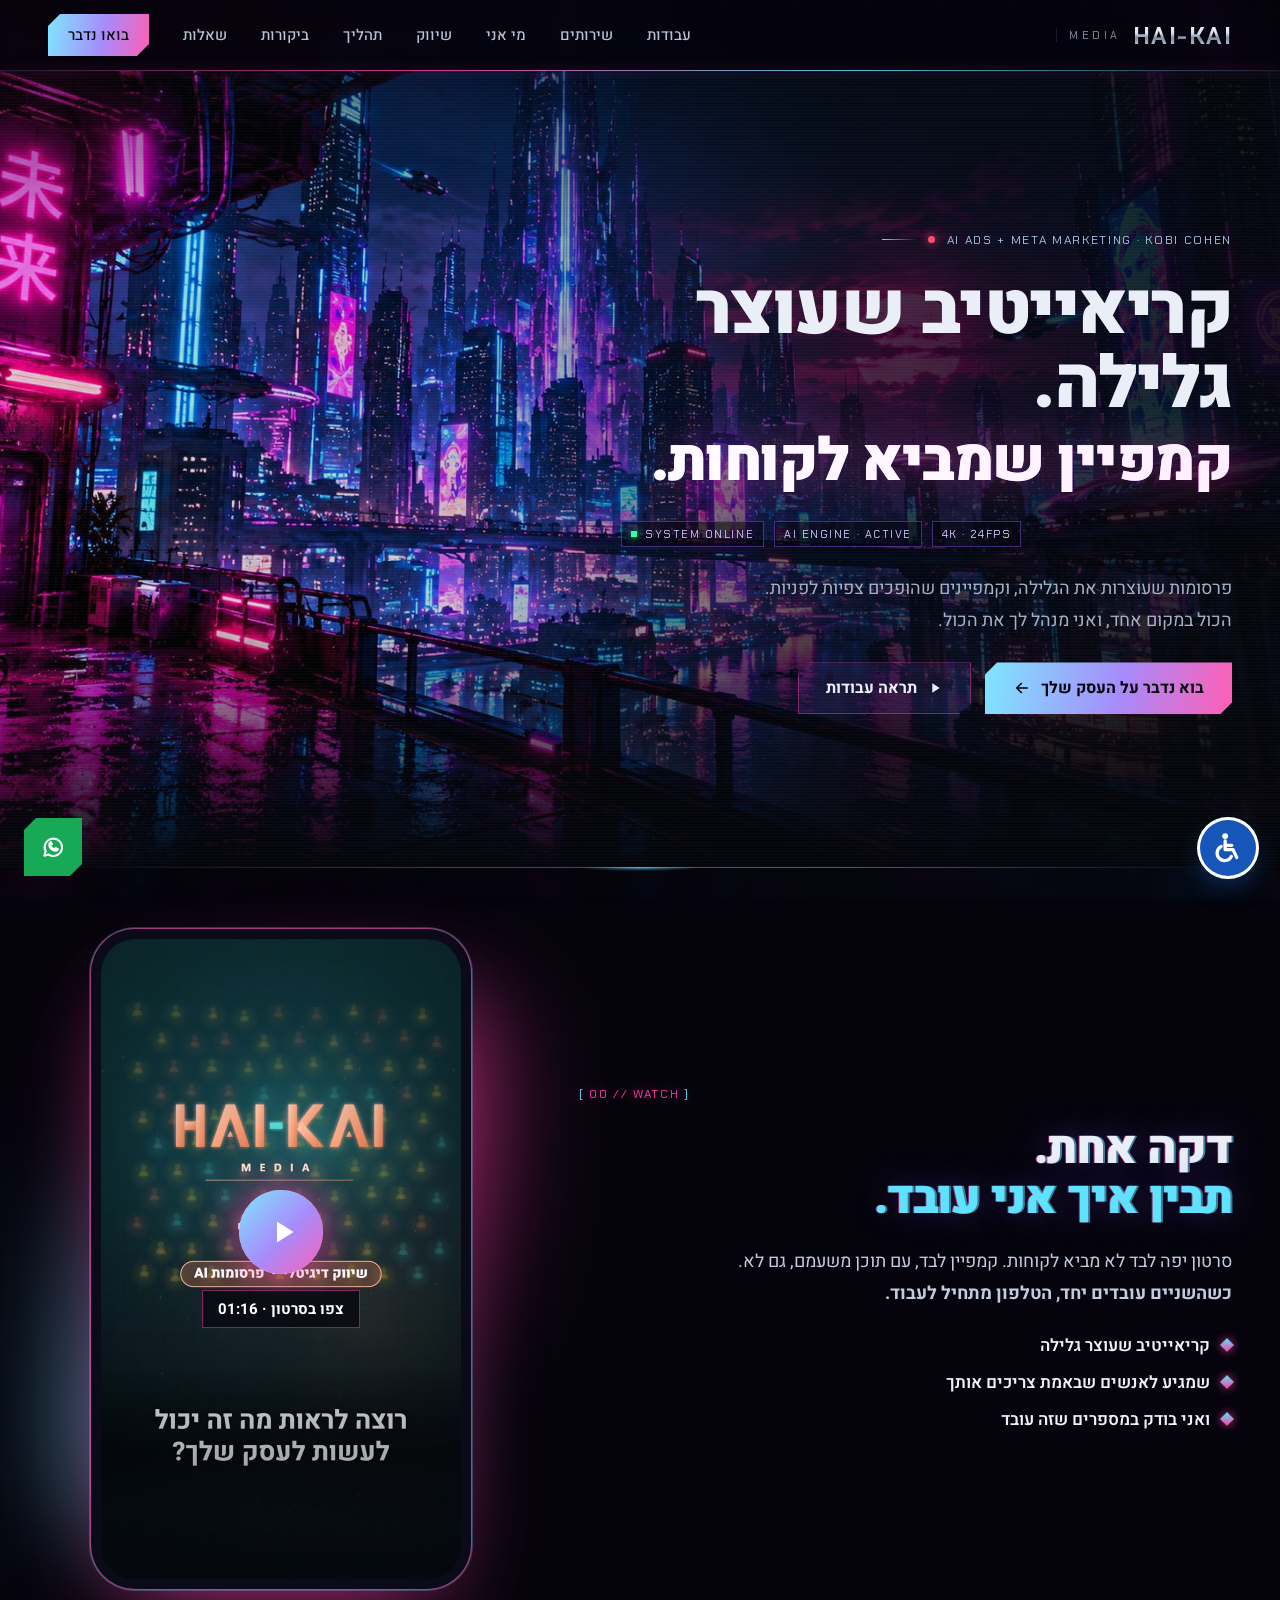
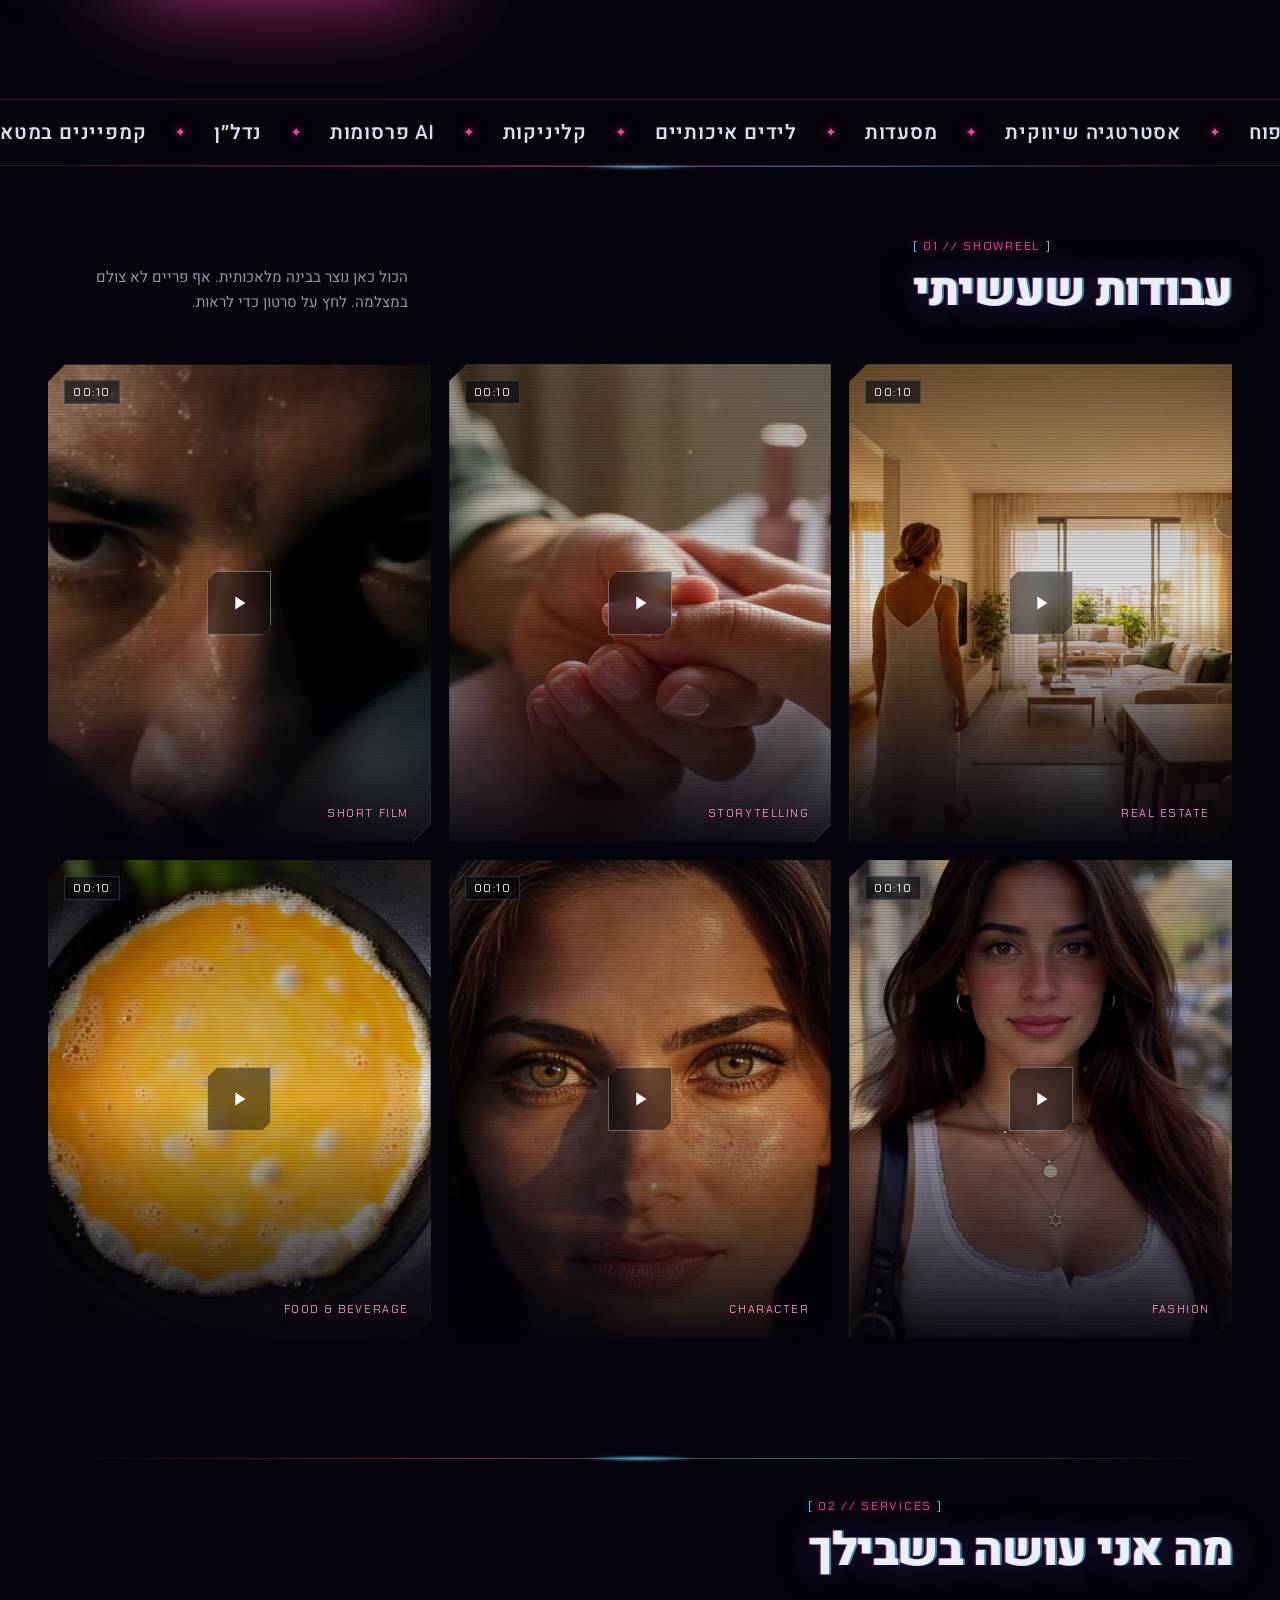
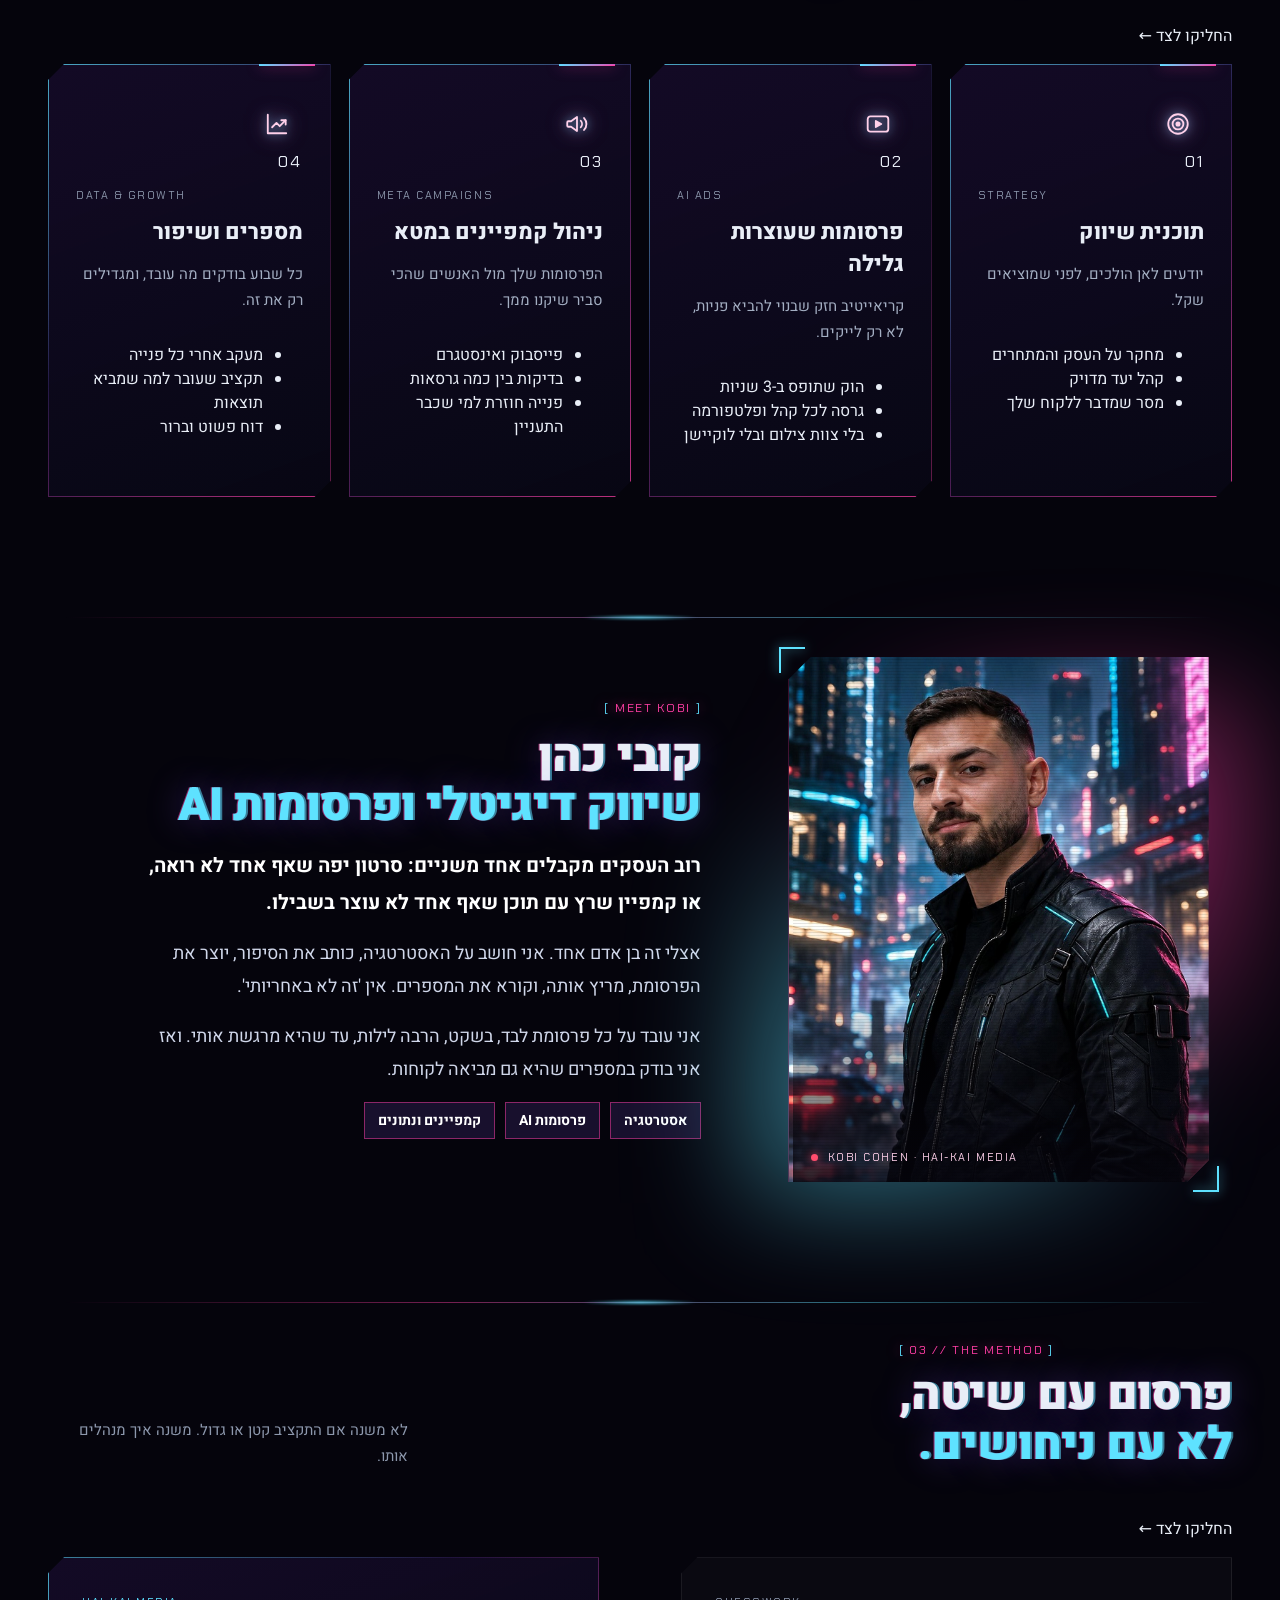
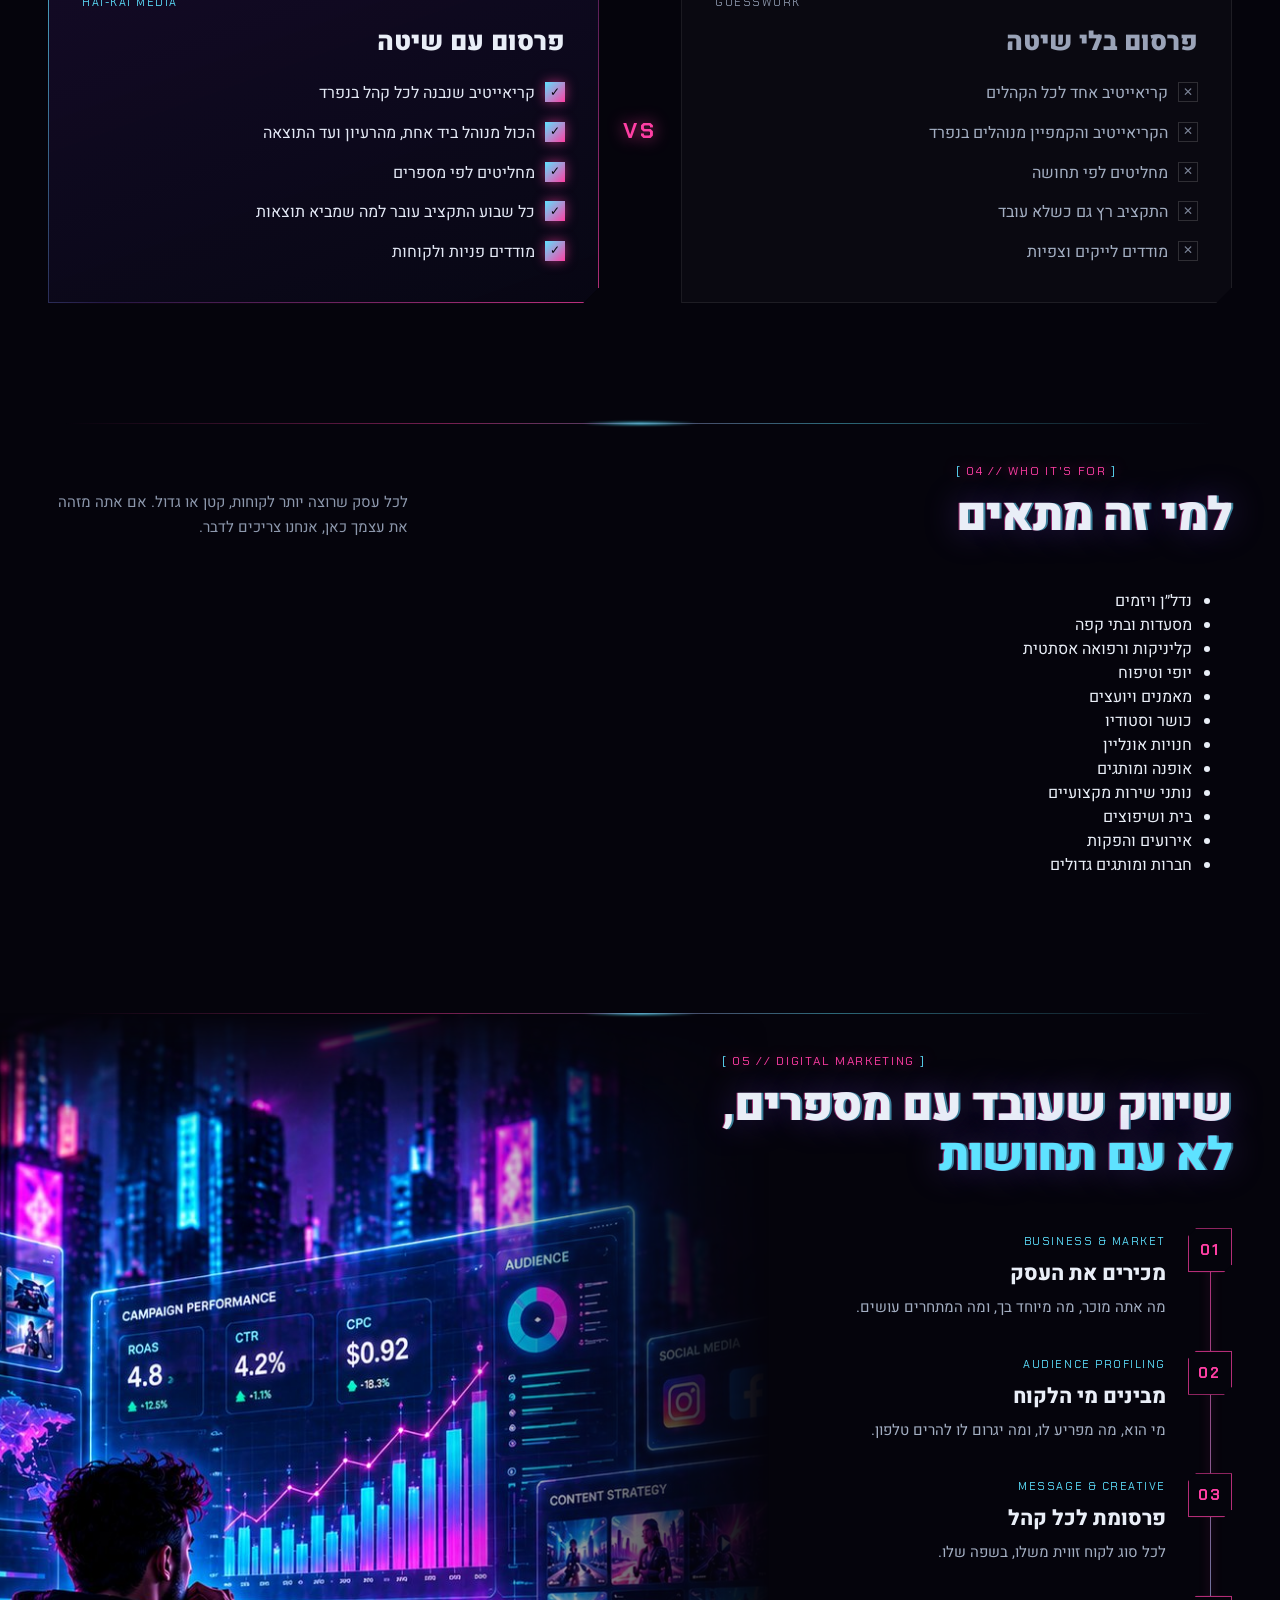
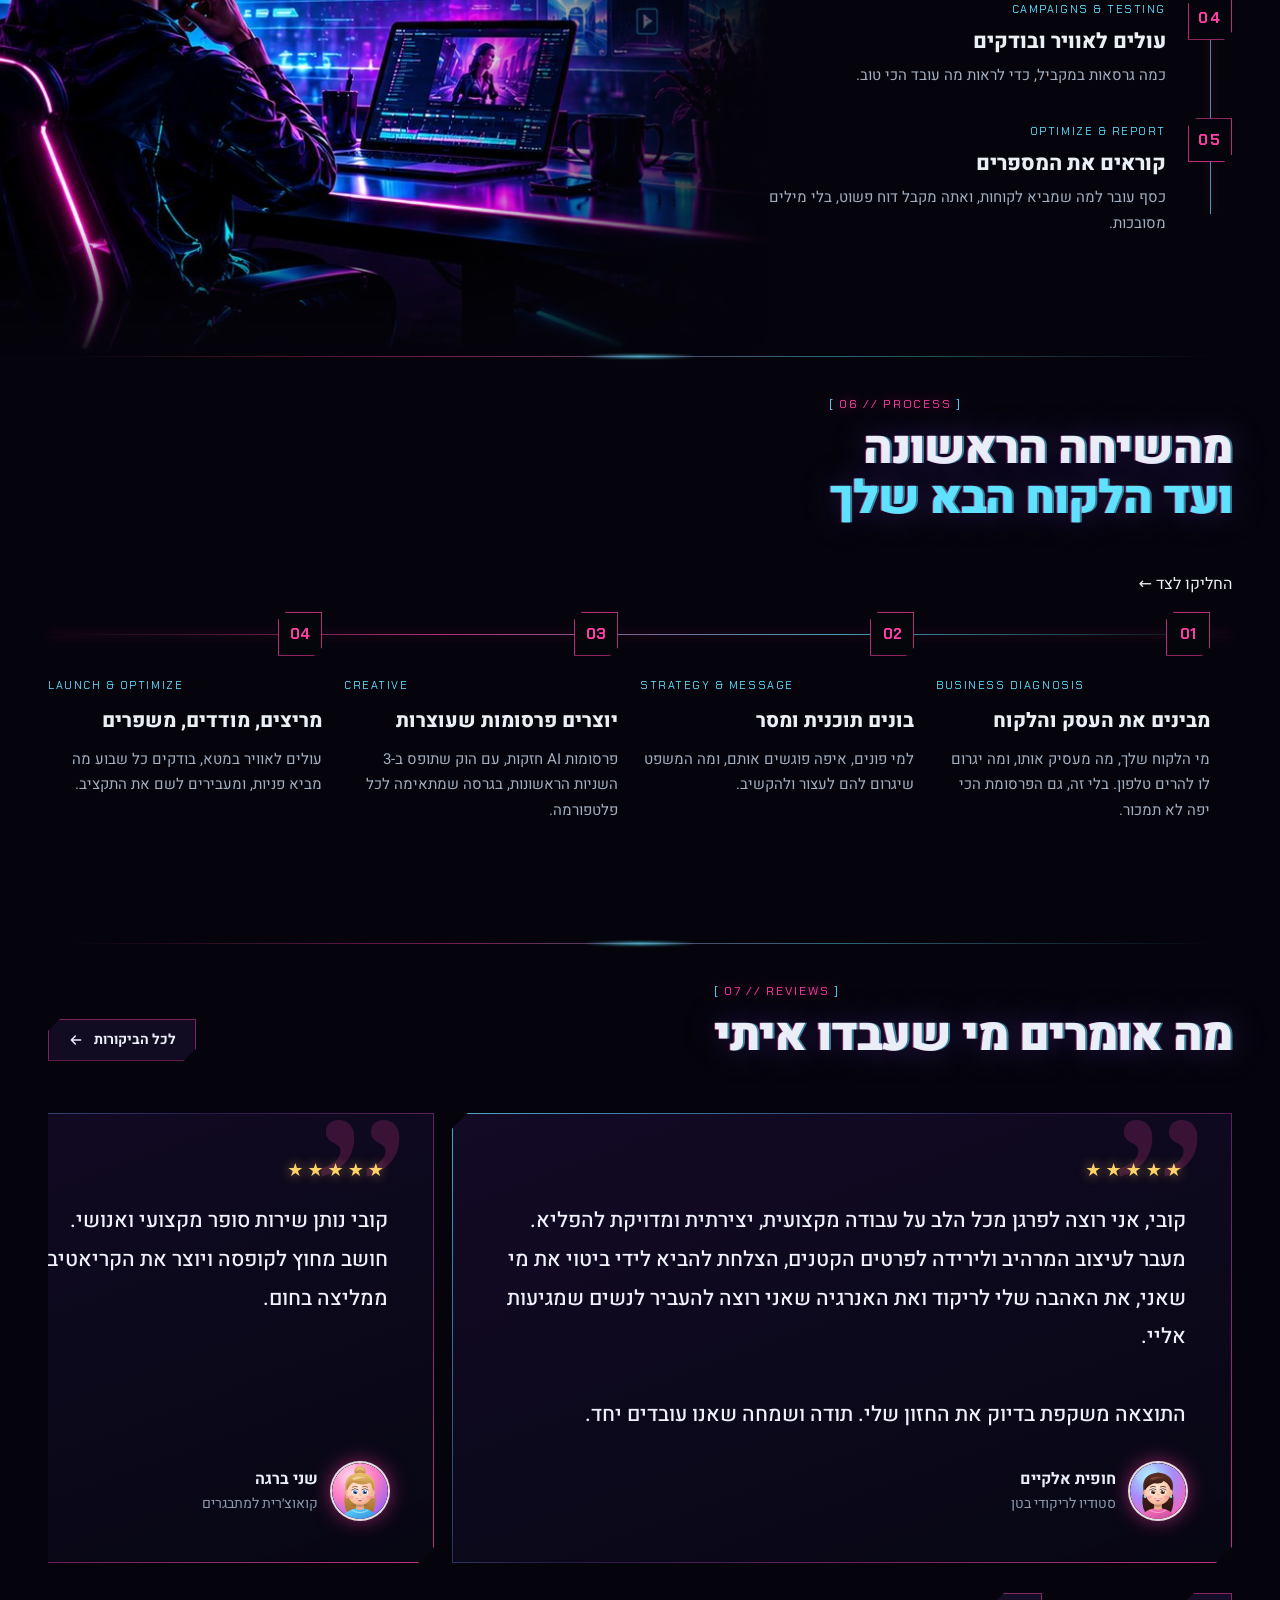
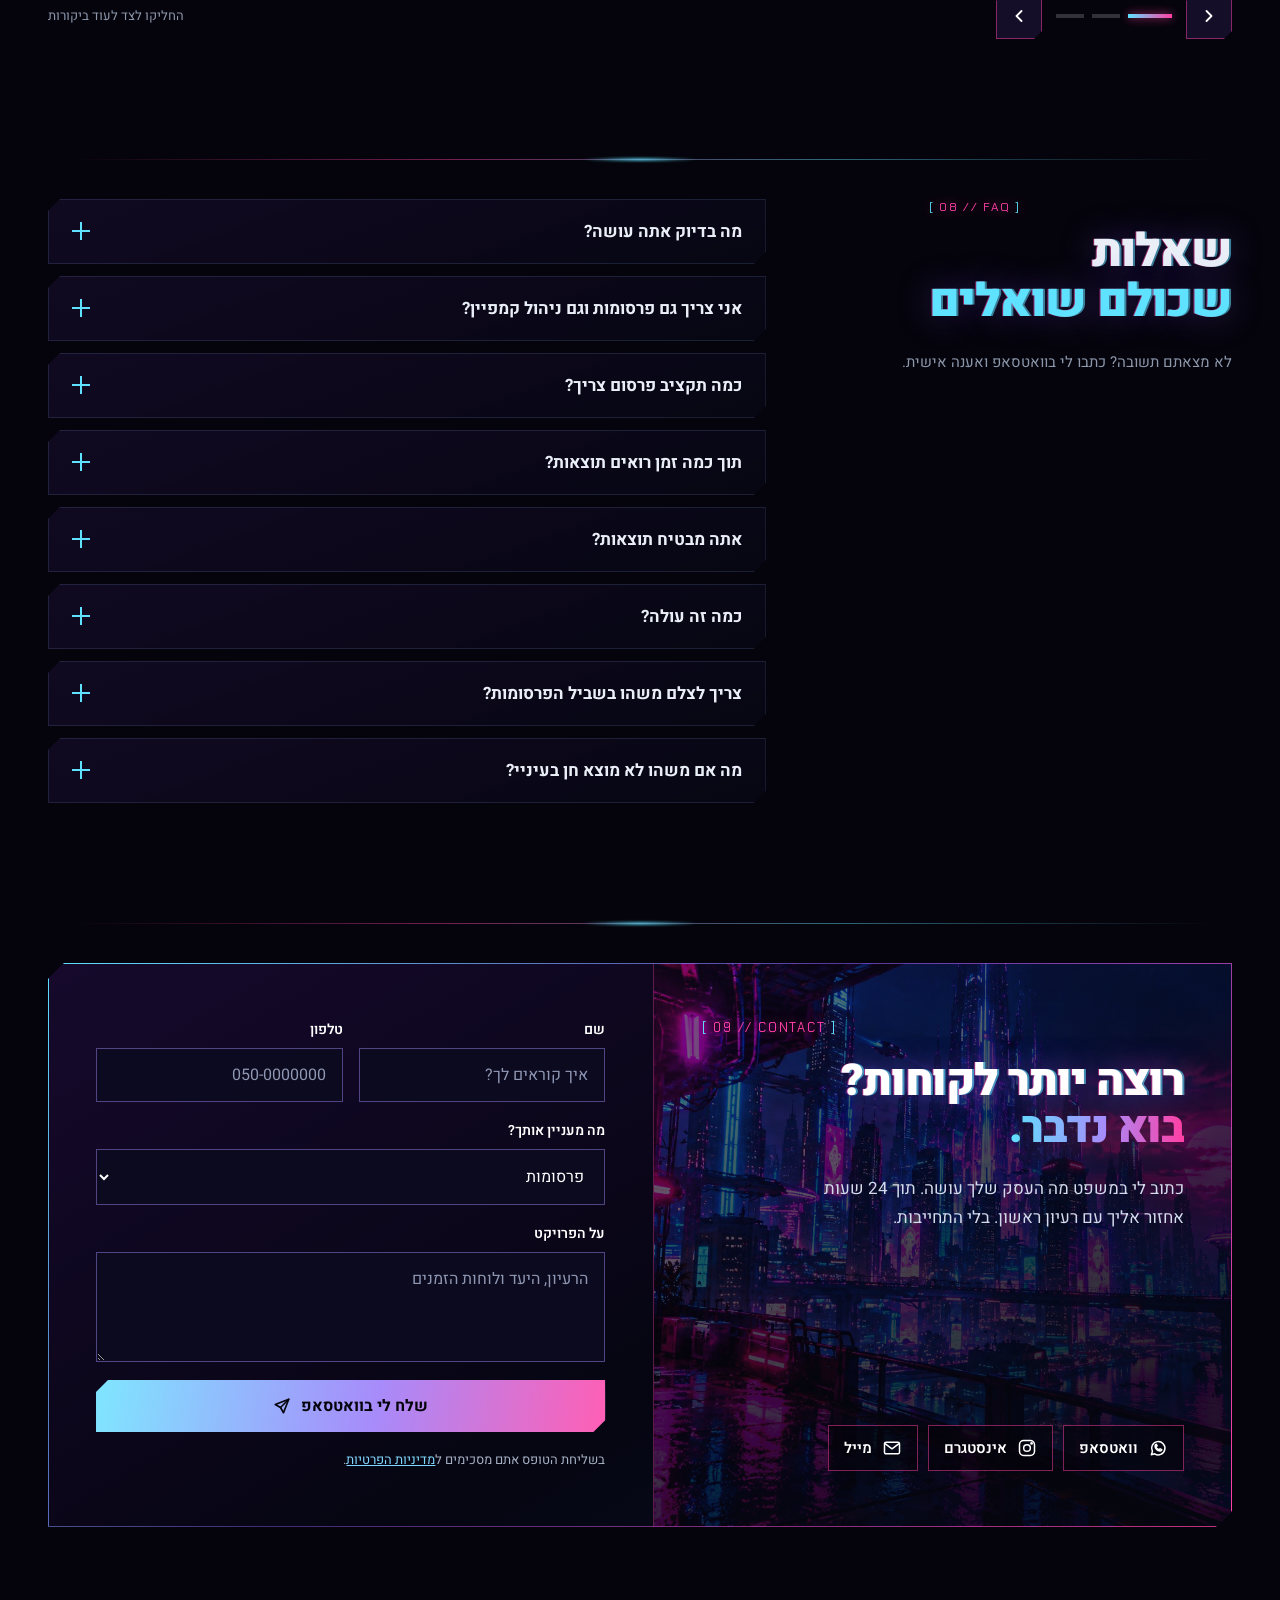
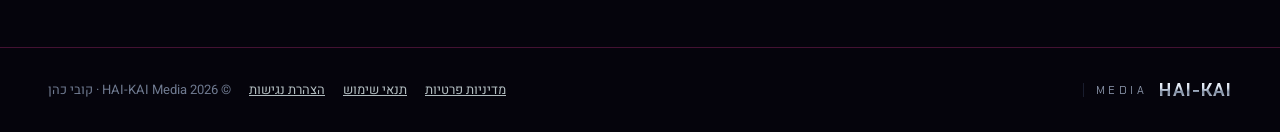
==== index.html @ baa403f6 "Promo video: boxer scene at natural speed Co-Authored-By: Claude Opus 5.5 <noreply@anthropic.com>" ====
<!doctype html>
<html lang="he" dir="rtl">
<head>
<meta charset="utf-8">
<meta name="viewport" content="width=device-width, initial-scale=1, viewport-fit=cover">
<title>סרטוני AI לעסקים ופרסומות בבינה מלאכותית | HAI-KAI Media – קובי כהן</title>
<meta name="description" content="HAI-KAI Media – סטודיו לסרטוני AI לעסקים: פרסומות בבינה מלאכותית, סרטוני תדמית וקמפיינים ממומנים במטא, ברמה קולנועית ובלי צוות צילום. קובי כהן, 050-2701157.">
<meta name="robots" content="index, follow, max-image-preview:large, max-video-preview:-1">
<link rel="canonical" href="https://kaimedia-studio.com/">
<link rel="alternate" hreflang="he-IL" href="https://kaimedia-studio.com/">
<meta name="author" content="קובי כהן">
<meta name="theme-color" content="#17333b">
<meta property="og:type" content="website">
<meta property="og:site_name" content="HAI-KAI Media">
<meta property="og:url" content="https://kaimedia-studio.com/">
<meta property="og:title" content="HAI-KAI Media | סרטוני AI לעסקים">
<meta property="og:description" content="לא רק פרסומות יפות. פרסומות שעובדות בשביל העסק שלך – סרטוני AI וקמפיינים לעסקים.">
<meta property="og:image" content="https://kaimedia-studio.com/assets/og-image.jpg">
<meta property="og:image:width" content="1200">
<meta property="og:image:height" content="630">
<meta property="og:locale" content="he_IL">
<meta name="twitter:card" content="summary_large_image">
<meta name="twitter:title" content="HAI-KAI Media | סרטוני AI לעסקים">
<meta name="twitter:description" content="פרסומות וסרטונים בבינה מלאכותית שעובדים בשביל העסק שלך.">
<meta name="twitter:image" content="https://kaimedia-studio.com/assets/og-image.jpg">
<link rel="icon" href="/favicon.ico" sizes="any">
<link rel="icon" type="image/png" sizes="48x48" href="/favicon-48.png">
<link rel="icon" type="image/png" sizes="192x192" href="/icon-192.png">
<link rel="apple-touch-icon" href="/apple-touch-icon.png">
<script type="application/ld+json">[{"@context": "https://schema.org", "@type": "ProfessionalService", "@id": "https://kaimedia-studio.com/#business", "name": "HAI-KAI Media", "alternateName": "KAI מדיה", "url": "https://kaimedia-studio.com/", "image": "https://kaimedia-studio.com/assets/og-image.jpg", "logo": "https://kaimedia-studio.com/icon-512.png", "description": "HAI-KAI Media – סטודיו לסרטוני AI לעסקים: פרסומות בבינה מלאכותית, סרטוני תדמית וקמפיינים ממומנים במטא, ברמה קולנועית ובלי צוות צילום. קובי כהן, 050-2701157.", "telephone": "+972-50-270-1157", "email": "kobi100055@gmail.com", "areaServed": {"@type": "Country", "name": "Israel"}, "founder": {"@id": "https://kaimedia-studio.com/#kobi"}, "knowsLanguage": ["he", "en"], "sameAs": ["https://www.instagram.com/kobi_cohen_2/"], "hasOfferCatalog": {"@type": "OfferCatalog", "name": "שירותים", "itemListElement": [{"@type": "Offer", "itemOffered": {"@type": "Service", "name": "סרטוני AI לעסקים"}}, {"@type": "Offer", "itemOffered": {"@type": "Service", "name": "פרסומות בבינה מלאכותית"}}, {"@type": "Offer", "itemOffered": {"@type": "Service", "name": "סרטוני תדמית AI"}}, {"@type": "Offer", "itemOffered": {"@type": "Service", "name": "ניהול קמפיינים ממומנים במטא"}}, {"@type": "Offer", "itemOffered": {"@type": "Service", "name": "אפיון קהל יעד ושיווק דיגיטלי"}}]}}, {"@context": "https://schema.org", "@type": "Person", "@id": "https://kaimedia-studio.com/#kobi", "name": "קובי כהן", "alternateName": "Kobi Cohen", "jobTitle": "יוצר תוכן בבינה מלאכותית", "image": "https://kaimedia-studio.com/assets/kobi.jpg", "worksFor": {"@id": "https://kaimedia-studio.com/#business"}, "sameAs": ["https://www.instagram.com/kobi_cohen_2/"]}, {"@context": "https://schema.org", "@type": "WebSite", "@id": "https://kaimedia-studio.com/#website", "url": "https://kaimedia-studio.com/", "name": "HAI-KAI Media", "inLanguage": "he-IL", "publisher": {"@id": "https://kaimedia-studio.com/#business"}}, {"@context": "https://schema.org", "@type": "FAQPage", "mainEntity": [{"@type": "Question", "name": "מה בדיוק אתה עושה?", "acceptedAnswer": {"@type": "Answer", "text": "שני דברים שעובדים יחד: אני יוצר לעסק שלך פרסומות שעוצרות את הגלילה, ומנהל את הקמפיינים במטא (פייסבוק ואינסטגרם) כדי שהן יגיעו לאנשים הנכונים ויביאו פניות."}}, {"@type": "Question", "name": "אני צריך גם פרסומות וגם ניהול קמפיין?", "acceptedAnswer": {"@type": "Answer", "text": "הכי טוב יחד, כי פרסומת חזקה בלי קהל נכון לא מביאה לקוחות, וקמפיין טוב עם תוכן חלש גם לא. אפשר גם להתחיל רק באחד מהם, ונבדוק יחד מה נכון לעסק שלך."}}, {"@type": "Question", "name": "כמה תקציב פרסום צריך?", "acceptedAnswer": {"@type": "Answer", "text": "אין מספר קסם. נגדיר יחד תקציב שמתאים לעסק ולמטרה, נתחיל ממנו, ונגדיל רק את מה שמוכיח את עצמו. תקציב הפרסום משולם ישירות למטא ונשאר בשליטה שלך."}}, {"@type": "Question", "name": "תוך כמה זמן רואים תוצאות?", "acceptedAnswer": {"@type": "Answer", "text": "את הפניות הראשונות רואים בדרך כלל כבר בשבועות הראשונים. את השיפור האמיתי רואים אחרי כמה שבועות של בדיקות, כשכבר ברור מה עובד ולאן להעביר את התקציב."}}, {"@type": "Question", "name": "אתה מבטיח תוצאות?", "acceptedAnswer": {"@type": "Answer", "text": "אף אחד רציני לא יכול להבטיח מספרים. מה שאני כן מבטיח: שיטה מסודרת, בדיקה של המספרים כל שבוע, ודוח פשוט שמראה לך בדיוק לאן הולך כל שקל."}}, {"@type": "Question", "name": "כמה זה עולה?", "acceptedAnswer": {"@type": "Answer", "text": "זה תלוי במה שהעסק צריך: כמה פרסומות, ואם יש גם ניהול קמפיין. בשיחה קצרה של 10 דקות נבין מה מתאים לך, ותקבל הצעה מסודרת ושקופה."}}, {"@type": "Question", "name": "צריך לצלם משהו בשביל הפרסומות?", "acceptedAnswer": {"@type": "Answer", "text": "לא חייבים. אפשר לבנות פרסומת שלמה בבינה מלאכותית. אם יש לך לוגו, תמונות או סרטונים מהעסק, נשתמש בהם כדי שזה ירגיש בדיוק כמו המותג שלך."}}, {"@type": "Question", "name": "מה אם משהו לא מוצא חן בעיניי?", "acceptedAnswer": {"@type": "Answer", "text": "לפני שמתחילים אתה מאשר את הרעיון והמסר, כך שאין הפתעות. אחרי זה יש סבבי תיקונים שמוגדרים מראש."}}]}]</script>
<link rel="preconnect" href="https://fonts.googleapis.com">
<link rel="preconnect" href="https://fonts.gstatic.com" crossorigin>
<link href="https://fonts.googleapis.com/css2?family=Heebo:wght@300;400;500;700;800;900&family=Chakra+Petch:wght@400;500;600;700&display=swap" rel="stylesheet">
<link rel="stylesheet" href="style.css?v=13">
<!-- Meta Pixel -->
<script>
!function(f,b,e,v,n,t,s){if(f.fbq)return;n=f.fbq=function(){n.callMethod?
n.callMethod.apply(n,arguments):n.queue.push(arguments)};if(!f._fbq)f._fbq=n;
n.push=n;n.loaded=!0;n.version='2.0';n.queue=[];t=b.createElement(e);t.async=!0;
t.src=v;s=b.getElementsByTagName(e)[0];s.parentNode.insertBefore(t,s)}(window,
document,'script','https://connect.facebook.net/en_US/fbevents.js');
fbq('init','1378654667816005');
fbq('track','PageView');
</script>
<noscript><img height="1" width="1" style="display:none" src="https://www.facebook.com/tr?id=1378654667816005&ev=PageView&noscript=1" alt=""></noscript>
<!-- End Meta Pixel -->
</head>
<body>

<div class="kai" dir="rtl">
<div class="atmo" aria-hidden="true"></div>

<!-- NAV -->
<header class="nav">
  <div class="wrap nav-in">
    <a class="logo" href="#top" aria-label="HAI-KAI Media – לראש הדף">
      <span class="logo-mark chrome">HAI-KAI</span>
      <span class="logo-sub">MEDIA</span>
    </a>
    <nav class="nav-links" aria-label="ניווט ראשי">
      <a href="#work">עבודות</a>
      <a href="#services">שירותים</a>
      <a href="#about">מי אני</a>
      <a href="#marketing">שיווק</a>
      <a href="#process">תהליך</a>
      <a href="reviews.html">ביקורות</a>
      <a href="#faq">שאלות</a>
      <a class="btn btn-p btn-sm" href="#contact">בואו נדבר</a>
    </nav>
    <button class="burger" type="button" aria-label="תפריט" aria-expanded="false" aria-controls="mmenu">
      <svg class="ico-b" width="22" height="22" viewBox="0 0 24 24" fill="none" stroke="currentColor" stroke-width="2" stroke-linecap="round" aria-hidden="true"><path d="M4 7h16M4 12h16M4 17h10"/></svg>
      <svg class="ico-x" width="22" height="22" viewBox="0 0 24 24" fill="none" stroke="currentColor" stroke-width="2" stroke-linecap="round" aria-hidden="true"><path d="M6 6l12 12M18 6L6 18"/></svg>
    </button>
  </div>
  <nav class="mmenu" id="mmenu" aria-label="תפריט נייד" hidden>
      <a href="#work">עבודות</a>
      <a href="#services">שירותים</a>
      <a href="#about">מי אני</a>
      <a href="#marketing">שיווק</a>
      <a href="#process">תהליך</a>
      <a href="reviews.html">ביקורות</a>
      <a href="#faq">שאלות</a>
      <a href="#contact">בואו נדבר</a>
    </nav>
</header>

<!-- HERO -->
<section class="hero" id="top">
  <div class="hero-bg" aria-hidden="true"></div>
  <div class="hero-shade" aria-hidden="true"></div>
  <div class="scan" aria-hidden="true"></div>
  <div class="wrap">
    <div class="hero-grid">
      <div class="hero-txt">
        <span class="tagline mono"><span class="rec" aria-hidden="true"></span>AI Ads + Meta Marketing · Kobi Cohen</span>
        <h1 class="h1">קריאייטיב שעוצר גלילה.<span class="l2" data-text="קמפיין שמביא לקוחות.">קמפיין שמביא לקוחות.</span></h1>
        <div class="hero-hud mono" aria-hidden="true"><span><i></i>System online</span><span>AI engine · active</span><span>4K · 24FPS</span></div>
        <p class="h-sub">פרסומות שעוצרות את הגלילה, וקמפיינים שהופכים צפיות לפניות. הכול במקום אחד, ואני מנהל לך את הכול.</p>
        <div class="h-cta">
          <a class="btn btn-p" href="#contact">בוא נדבר על העסק שלך
            <svg width="18" height="18" viewBox="0 0 24 24" fill="none" stroke="currentColor" stroke-width="2.2" stroke-linecap="round" stroke-linejoin="round" aria-hidden="true"><path d="M19 12H5M11 6l-6 6 6 6"></path></svg>
          </a>
          <a class="btn btn-g" href="#work">
            <svg width="16" height="16" viewBox="0 0 24 24" fill="currentColor" aria-hidden="true"><path d="M8 5v14l11-7z"></path></svg>
            תראה עבודות
          </a>
        </div>
      </div>

    </div>
  </div>
</section>

<!-- PROMO VIDEO -->
<section class="sec promo" id="promo" style="padding-top: 72px">
  <div class="wrap">
    <div class="promo-grid">
      <div class="promo-txt rv">
        <span class="kicker mono">00 // Watch</span>
        <h2 class="sec-title">דקה אחת.<br><span class="blue">תבין איך אני עובד.</span></h2>
        <p class="promo-lead">סרטון יפה לבד לא מביא לקוחות. קמפיין לבד, עם תוכן משעמם, גם לא. <b>כשהשניים עובדים יחד, הטלפון מתחיל לעבוד.</b></p>
        <ul class="promo-list">
          <li><i aria-hidden="true"></i>קריאייטיב שעוצר גלילה</li>
          <li><i aria-hidden="true"></i>שמגיע לאנשים שבאמת צריכים אותך</li>
          <li><i aria-hidden="true"></i>ואני בודק במספרים שזה עובד</li>
        </ul>
      </div>
      <div class="phone rv">
        <div class="phone-glow" aria-hidden="true"></div>
        <div class="phone-frame">
          <video id="promo-video" src="assets/promo-hk-v4.mp4" poster="assets/promo-hk-v4.jpg" playsinline preload="none" aria-label="סרטון הדגמה של HAI-KAI Media"></video>
          <button class="promo-play" type="button" aria-label="ניגון סרטון ההדגמה (עם קול)">
            <span class="pp-ring" aria-hidden="true"></span>
            <svg width="34" height="34" viewBox="0 0 24 24" fill="#fff" aria-hidden="true"><path d="M8 5v14l11-7z"></path></svg>
            <span class="pp-lbl">צפו בסרטון · 01:16</span>
          </button>
        </div>
      </div>
    </div>
  </div>
</section>

<!-- TICKER -->
<div class="ticker" aria-label="פורמטים ותחומים">
  <div class="tk-track"><span>קמפיינים במטא</span><i aria-hidden="true">✦</i><span>נדל״ן</span><i aria-hidden="true">✦</i><span>פרסומות AI</span><i aria-hidden="true">✦</i><span>קליניקות</span><i aria-hidden="true">✦</i><span>לידים איכותיים</span><i aria-hidden="true">✦</i><span>מסעדות</span><i aria-hidden="true">✦</i><span>אסטרטגיה שיווקית</span><i aria-hidden="true">✦</i><span>יופי וטיפוח</span><i aria-hidden="true">✦</i><span>קריאייטיב שממיר</span><i aria-hidden="true">✦</i><span>חנויות אונליין</span><i aria-hidden="true">✦</i><span>אפיון קהל יעד</span><i aria-hidden="true">✦</i><span>מאמנים ויועצים</span><i aria-hidden="true">✦</i><span>דוחות ותוצאות</span><i aria-hidden="true">✦</i><span>מותגים</span><i aria-hidden="true">✦</i><span>קמפיינים במטא</span><i aria-hidden="true">✦</i><span>נדל״ן</span><i aria-hidden="true">✦</i><span>פרסומות AI</span><i aria-hidden="true">✦</i><span>קליניקות</span><i aria-hidden="true">✦</i><span>לידים איכותיים</span><i aria-hidden="true">✦</i><span>מסעדות</span><i aria-hidden="true">✦</i><span>אסטרטגיה שיווקית</span><i aria-hidden="true">✦</i><span>יופי וטיפוח</span><i aria-hidden="true">✦</i><span>קריאייטיב שממיר</span><i aria-hidden="true">✦</i><span>חנויות אונליין</span><i aria-hidden="true">✦</i><span>אפיון קהל יעד</span><i aria-hidden="true">✦</i><span>מאמנים ויועצים</span><i aria-hidden="true">✦</i><span>דוחות ותוצאות</span><i aria-hidden="true">✦</i><span>מותגים</span><i aria-hidden="true">✦</i><span>קמפיינים במטא</span><i aria-hidden="true">✦</i><span>נדל״ן</span><i aria-hidden="true">✦</i><span>פרסומות AI</span><i aria-hidden="true">✦</i><span>קליניקות</span><i aria-hidden="true">✦</i><span>לידים איכותיים</span><i aria-hidden="true">✦</i><span>מסעדות</span><i aria-hidden="true">✦</i><span>אסטרטגיה שיווקית</span><i aria-hidden="true">✦</i><span>יופי וטיפוח</span><i aria-hidden="true">✦</i><span>קריאייטיב שממיר</span><i aria-hidden="true">✦</i><span>חנויות אונליין</span><i aria-hidden="true">✦</i><span>אפיון קהל יעד</span><i aria-hidden="true">✦</i><span>מאמנים ויועצים</span><i aria-hidden="true">✦</i><span>דוחות ותוצאות</span><i aria-hidden="true">✦</i><span>מותגים</span><i aria-hidden="true">✦</i></div>
</div>

<!-- WORK -->
<section class="sec" id="work" style="padding-top: 72px">
  <div class="wrap">
    <div class="sec-head rv">
      <div class="l">
        <span class="kicker mono">01 // Showreel</span>
        <h2 class="sec-title">עבודות שעשיתי</h2>
      </div>
      <p class="sec-note">הכול כאן נוצר בבינה מלאכותית. אף פריים לא צולם במצלמה. לחץ על סרטון כדי לראות.</p>
    </div>
    <div class="work-grid">
      
        <button type="button" class="tile t2" aria-label="ניגון סרטון: Real Estate">
          <video class="vid" src="assets/837d4fe05f0c63ada25c432255f921f2.mp4" poster="assets/82e15cd63cb4042b28d1b72c87d4db03.jpg" muted loop playsinline preload="none" aria-hidden="true"></video>
          <span class="shade" aria-hidden="true"></span>
          <span class="edge" aria-hidden="true"></span>
          <span class="top mono"><span class="tc">00:10</span>
            <span class="tc live"><span class="eq"><i></i><i></i><i></i></span>LIVE</span>
          </span>
          <span class="play" aria-hidden="true">
            <svg class="i-play" width="22" height="22" viewBox="0 0 24 24" fill="#fff"><path d="M8 5v14l11-7z"></path></svg><svg class="i-pause" width="22" height="22" viewBox="0 0 24 24" fill="#fff"><rect x="6" y="5" width="4" height="14" rx="1"></rect><rect x="14" y="5" width="4" height="14" rx="1"></rect></svg>
          </span>
          <span class="meta">
            <span class="cat mono">Real Estate</span>
          </span>
        </button>
      
        <button type="button" class="tile t4" aria-label="ניגון סרטון: Storytelling">
          <video class="vid" src="assets/story-lakgel.mp4?v=3" poster="assets/story-lakgel.jpg?v=3" muted loop playsinline preload="none" aria-hidden="true"></video>
          <span class="shade" aria-hidden="true"></span>
          <span class="edge" aria-hidden="true"></span>
          <span class="top mono"><span class="tc">00:10</span>
            <span class="tc live"><span class="eq"><i></i><i></i><i></i></span>LIVE</span>
          </span>
          <span class="play" aria-hidden="true">
            <svg class="i-play" width="22" height="22" viewBox="0 0 24 24" fill="#fff"><path d="M8 5v14l11-7z"></path></svg><svg class="i-pause" width="22" height="22" viewBox="0 0 24 24" fill="#fff"><rect x="6" y="5" width="4" height="14" rx="1"></rect><rect x="14" y="5" width="4" height="14" rx="1"></rect></svg>
          </span>
          <span class="meta">
            <span class="cat mono">Storytelling</span>
          </span>
        </button>
      
        <button type="button" class="tile t1" aria-label="ניגון סרטון: Short Film">
          <video class="vid" src="assets/0cb6ffc7882481c1cd4e2a0cde611e87.mp4" poster="assets/a6d01cdb254cf83c4f66868f4983ea25.jpg" muted loop playsinline preload="none" aria-hidden="true"></video>
          <span class="shade" aria-hidden="true"></span>
          <span class="edge" aria-hidden="true"></span>
          <span class="top mono"><span class="tc">00:10</span>
            <span class="tc live"><span class="eq"><i></i><i></i><i></i></span>LIVE</span>
          </span>
          <span class="play" aria-hidden="true">
            <svg class="i-play" width="22" height="22" viewBox="0 0 24 24" fill="#fff"><path d="M8 5v14l11-7z"></path></svg><svg class="i-pause" width="22" height="22" viewBox="0 0 24 24" fill="#fff"><rect x="6" y="5" width="4" height="14" rx="1"></rect><rect x="14" y="5" width="4" height="14" rx="1"></rect></svg>
          </span>
          <span class="meta">
            <span class="cat mono">Short Film</span>
          </span>
        </button>
      
        <button type="button" class="tile t3" aria-label="ניגון סרטון: Fashion">
          <video class="vid" src="assets/a05739889c74566b743c805c3101a6ff.mp4" poster="assets/eb1fe71568a4d2ff684a4f7210304cc1.jpg" muted loop playsinline preload="none" aria-hidden="true"></video>
          <span class="shade" aria-hidden="true"></span>
          <span class="edge" aria-hidden="true"></span>
          <span class="top mono"><span class="tc">00:10</span>
            <span class="tc live"><span class="eq"><i></i><i></i><i></i></span>LIVE</span>
          </span>
          <span class="play" aria-hidden="true">
            <svg class="i-play" width="22" height="22" viewBox="0 0 24 24" fill="#fff"><path d="M8 5v14l11-7z"></path></svg><svg class="i-pause" width="22" height="22" viewBox="0 0 24 24" fill="#fff"><rect x="6" y="5" width="4" height="14" rx="1"></rect><rect x="14" y="5" width="4" height="14" rx="1"></rect></svg>
          </span>
          <span class="meta">
            <span class="cat mono">Fashion</span>
          </span>
        </button>
      
        <button type="button" class="tile t5" aria-label="ניגון סרטון: Character">
          <video class="vid" src="assets/character-koba.mp4?v=2" poster="assets/character-koba.jpg?v=2" muted loop playsinline preload="none" aria-hidden="true"></video>
          <span class="shade" aria-hidden="true"></span>
          <span class="edge" aria-hidden="true"></span>
          <span class="top mono"><span class="tc">00:10</span>
            <span class="tc live"><span class="eq"><i></i><i></i><i></i></span>LIVE</span>
          </span>
          <span class="play" aria-hidden="true">
            <svg class="i-play" width="22" height="22" viewBox="0 0 24 24" fill="#fff"><path d="M8 5v14l11-7z"></path></svg><svg class="i-pause" width="22" height="22" viewBox="0 0 24 24" fill="#fff"><rect x="6" y="5" width="4" height="14" rx="1"></rect><rect x="14" y="5" width="4" height="14" rx="1"></rect></svg>
          </span>
          <span class="meta">
            <span class="cat mono">Character</span>
          </span>
        </button>
      
        <button type="button" class="tile t6" aria-label="ניגון סרטון: Food & Beverage">
          <video class="vid" src="assets/9b2521f8229818cd7be4fae256408923.mp4" poster="assets/0d1915f65cb23bd7eeed6fb586f4551f.jpg" muted loop playsinline preload="none" aria-hidden="true"></video>
          <span class="shade" aria-hidden="true"></span>
          <span class="edge" aria-hidden="true"></span>
          <span class="top mono"><span class="tc">00:10</span>
            <span class="tc live"><span class="eq"><i></i><i></i><i></i></span>LIVE</span>
          </span>
          <span class="play" aria-hidden="true">
            <svg class="i-play" width="22" height="22" viewBox="0 0 24 24" fill="#fff"><path d="M8 5v14l11-7z"></path></svg><svg class="i-pause" width="22" height="22" viewBox="0 0 24 24" fill="#fff"><rect x="6" y="5" width="4" height="14" rx="1"></rect><rect x="14" y="5" width="4" height="14" rx="1"></rect></svg>
          </span>
          <span class="meta">
            <span class="cat mono">Food & Beverage</span>
          </span>
        </button>
      
    </div>
  </div>
</section>

<!-- SERVICES -->
<section class="sec" id="services" style="padding-top: 40px">
  <div class="wrap">
    <div class="sec-head rv">
      <div class="l">
        <span class="kicker mono">02 // Services</span>
        <h2 class="sec-title">מה אני עושה בשבילך</h2>
      </div>
    </div>
    <p class="swipe-hint">החליקו לצד ←</p>
    <div class="svc-grid">
      <article class="panel svc rv">
        <div class="svc-top"><div class="ico"><svg width="26" height="26" viewBox="0 0 24 24" fill="none" stroke="currentColor" stroke-width="1.7" stroke-linecap="round" stroke-linejoin="round" aria-hidden="true"><circle cx="12" cy="12" r="9"/><circle cx="12" cy="12" r="5"/><circle cx="12" cy="12" r="1.5" fill="currentColor"/></svg></div><span class="svc-n mono">01</span></div>
        <span class="en mono">Strategy</span>
        <h3>תוכנית שיווק</h3>
        <p>יודעים לאן הולכים, לפני שמוציאים שקל.</p>
        <ul class="svc-pts"><li>מחקר על העסק והמתחרים</li><li>קהל יעד מדויק</li><li>מסר שמדבר ללקוח שלך</li></ul>
      </article>
      <article class="panel svc rv">
        <div class="svc-top"><div class="ico"><svg width="26" height="26" viewBox="0 0 24 24" fill="none" stroke="currentColor" stroke-width="1.7" stroke-linecap="round" stroke-linejoin="round" aria-hidden="true"><rect x="2.5" y="5" width="19" height="14" rx="2.5"/><path d="M10 9.2l5 2.8-5 2.8z" fill="currentColor"/></svg></div><span class="svc-n mono">02</span></div>
        <span class="en mono">AI Ads</span>
        <h3>פרסומות שעוצרות גלילה</h3>
        <p>קריאייטיב חזק שבנוי להביא פניות, לא רק לייקים.</p>
        <ul class="svc-pts"><li>הוק שתופס ב-3 שניות</li><li>גרסה לכל קהל ופלטפורמה</li><li>בלי צוות צילום ובלי לוקיישן</li></ul>
      </article>
      <article class="panel svc rv">
        <div class="svc-top"><div class="ico"><svg width="26" height="26" viewBox="0 0 24 24" fill="none" stroke="currentColor" stroke-width="1.7" stroke-linecap="round" stroke-linejoin="round" aria-hidden="true"><path d="M3 10.5v3a1 1 0 0 0 1 1h2.5L12 18.5v-13L6.5 9.5H4a1 1 0 0 0-1 1z"/><path d="M15.5 9a4.5 4.5 0 0 1 0 6"/><path d="M18.5 6.5a8 8 0 0 1 0 11"/></svg></div><span class="svc-n mono">03</span></div>
        <span class="en mono">Meta Campaigns</span>
        <h3>ניהול קמפיינים במטא</h3>
        <p>הפרסומות שלך מול האנשים שהכי סביר שיקנו ממך.</p>
        <ul class="svc-pts"><li>פייסבוק ואינסטגרם</li><li>בדיקות בין כמה גרסאות</li><li>פנייה חוזרת למי שכבר התעניין</li></ul>
      </article>
      <article class="panel svc rv">
        <div class="svc-top"><div class="ico"><svg width="26" height="26" viewBox="0 0 24 24" fill="none" stroke="currentColor" stroke-width="1.7" stroke-linecap="round" stroke-linejoin="round" aria-hidden="true"><path d="M3.5 3.5v17h17"/><path d="M7.5 15l4-4 3 3 5.5-5.5"/><path d="M16 8.5h4v4"/></svg></div><span class="svc-n mono">04</span></div>
        <span class="en mono">Data &amp; Growth</span>
        <h3>מספרים ושיפור</h3>
        <p>כל שבוע בודקים מה עובד, ומגדילים רק את זה.</p>
        <ul class="svc-pts"><li>מעקב אחרי כל פנייה</li><li>תקציב שעובר למה שמביא תוצאות</li><li>דוח פשוט וברור</li></ul>
      </article>
    </div>
  </div>
</section>

<!-- ABOUT / MEET KOBI -->
<section class="sec meet" id="about" style="padding-top: 40px">
  <div class="wrap">
    <div class="meet-grid">
      <div class="meet-photo pop">
        <div class="meet-glow" aria-hidden="true"></div>
        <figure class="meet-frame">
          <img src="assets/kobi.jpg?v=2" alt="קובי כהן, יוצר תוכן בבינה מלאכותית" width="1200" height="2126" loading="lazy">
          <figcaption class="meet-tag mono"><span class="rec" aria-hidden="true"></span>Kobi Cohen · HAI-KAI Media</figcaption>
        </figure>
        <span class="corner c-tl" aria-hidden="true"></span><span class="corner c-br" aria-hidden="true"></span>
      </div>
      <div class="meet-txt pop pop-2">
        <span class="kicker mono">Meet Kobi</span>
        <h2 class="sec-title">קובי כהן<br><span class="blue">שיווק דיגיטלי ופרסומות AI</span></h2>
        <p class="meet-bio meet-lead">רוב העסקים מקבלים אחד משניים: סרטון יפה שאף אחד לא רואה, או קמפיין שרץ עם תוכן שאף אחד לא עוצר בשבילו.</p>
        <p class="meet-bio">אצלי זה בן אדם אחד. אני חושב על האסטרטגיה, כותב את הסיפור, יוצר את הפרסומת, מריץ אותה, וקורא את המספרים. אין 'זה לא באחריותי'.</p>
        <p class="meet-bio">אני עובד על כל פרסומת לבד, בשקט, הרבה לילות, עד שהיא מרגשת אותי. ואז אני בודק במספרים שהיא גם מביאה לקוחות.</p>
        <ul class="meet-tags">
          <li>אסטרטגיה</li>
          <li>פרסומות AI</li>
          <li>קמפיינים ונתונים</li>
        </ul>
      </div>
    </div>
  </div>
</section>

<!-- WHY AI -->
<section class="sec" id="why" style="padding-top: 40px">
  <div class="wrap">
    <div class="sec-head rv">
      <div class="l">
        <span class="kicker mono">03 // The Method</span>
        <h2 class="sec-title">פרסום עם שיטה,<br><span class="blue">לא עם ניחושים.</span></h2>
      </div>
      <p class="sec-note">לא משנה אם התקציב קטן או גדול. משנה איך מנהלים אותו.</p>
    </div>
    <p class="swipe-hint">החליקו לצד ←</p>
    <div class="vs rv">
      <div class="vs-col old">
        <span class="en mono">Guesswork</span>
        <h3>פרסום בלי שיטה</h3>
        <ul>
          <li>קריאייטיב אחד לכל הקהלים</li>
          <li>הקריאייטיב והקמפיין מנוהלים בנפרד</li>
          <li>מחליטים לפי תחושה</li>
          <li>התקציב רץ גם כשלא עובד</li>
          <li>מודדים לייקים וצפיות</li>
        </ul>
      </div>
      <div class="vs-mid mono" aria-hidden="true">VS</div>
      <div class="vs-col new panel">
        <span class="en mono">HAI-KAI Media</span>
        <h3>פרסום עם שיטה</h3>
        <ul>
          <li>קריאייטיב שנבנה לכל קהל בנפרד</li>
          <li>הכול מנוהל ביד אחת, מהרעיון ועד התוצאה</li>
          <li>מחליטים לפי מספרים</li>
          <li>כל שבוע התקציב עובר למה שמביא תוצאות</li>
          <li>מודדים פניות ולקוחות</li>
        </ul>
      </div>
    </div>
  </div>
</section>

<!-- INDUSTRIES -->
<section class="sec" id="who" style="padding-top: 40px">
  <div class="wrap">
    <div class="sec-head rv">
      <div class="l">
        <span class="kicker mono">04 // Who it's for</span>
        <h2 class="sec-title">למי זה מתאים</h2>
      </div>
      <p class="sec-note">לכל עסק שרוצה יותר לקוחות, קטן או גדול. אם אתה מזהה את עצמך כאן, אנחנו צריכים לדבר.</p>
    </div>
    <ul class="who-list rv">
      <li>נדל״ן ויזמים</li>
      <li>מסעדות ובתי קפה</li>
      <li>קליניקות ורפואה אסתטית</li>
      <li>יופי וטיפוח</li>
      <li>מאמנים ויועצים</li>
      <li>כושר וסטודיו</li>
      <li>חנויות אונליין</li>
      <li>אופנה ומותגים</li>
      <li>נותני שירות מקצועיים</li>
      <li>בית ושיפוצים</li>
      <li>אירועים והפקות</li>
      <li>חברות ומותגים גדולים</li>
    </ul>
  </div>
</section>

<!-- MARKETING -->
<section class="sec mkt-sec" id="marketing" style="padding-top: 40px">
  <div class="mkt-art" role="img" aria-label="ניהול קמפיינים ממומנים: דשבורד ביצועים, קהלים וקריאייטיב"></div>
  <div class="wrap">
    <div class="sec-head rv">
      <div class="l">
        <span class="kicker mono">05 // Digital Marketing</span>
        <h2 class="sec-title">שיווק שעובד עם מספרים,<br><span class="blue">לא עם תחושות</span></h2>
      </div>
    </div>
    <div class="mkt mkt-solo">
      <ol class="mkt-steps rv">
        <li><span class="ms-n mono">01</span><div><span class="en mono">Business &amp; Market</span><h3>מכירים את העסק</h3><p>מה אתה מוכר, מה מיוחד בך, ומה המתחרים עושים.</p></div></li>
        <li><span class="ms-n mono">02</span><div><span class="en mono">Audience Profiling</span><h3>מבינים מי הלקוח</h3><p>מי הוא, מה מפריע לו, ומה יגרום לו להרים טלפון.</p></div></li>
        <li><span class="ms-n mono">03</span><div><span class="en mono">Message &amp; Creative</span><h3>פרסומת לכל קהל</h3><p>לכל סוג לקוח זווית משלו, בשפה שלו.</p></div></li>
        <li><span class="ms-n mono">04</span><div><span class="en mono">Campaigns &amp; Testing</span><h3>עולים לאוויר ובודקים</h3><p>כמה גרסאות במקביל, כדי לראות מה עובד הכי טוב.</p></div></li>
        <li><span class="ms-n mono">05</span><div><span class="en mono">Optimize &amp; Report</span><h3>קוראים את המספרים</h3><p>כסף עובר למה שמביא לקוחות, ואתה מקבל דוח פשוט, בלי מילים מסובכות.</p></div></li>
      </ol>
    </div>
  </div>
</section>

<!-- PROCESS -->
<section class="sec" id="process" style="padding-top: 40px">
  <div class="wrap">
    <div class="sec-head rv">
      <div class="l">
        <span class="kicker mono">06 // Process</span>
        <h2 class="sec-title">מהשיחה הראשונה<br><span class="blue">ועד הלקוח הבא שלך</span></h2>
      </div>
    </div>
    <p class="swipe-hint">החליקו לצד ←</p>
    <div class="proc rv">
      <div class="step"><span class="dot">01</span><span class="en mono">Business Diagnosis</span><h3>מבינים את העסק והלקוח</h3><p>מי הלקוח שלך, מה מעסיק אותו, ומה יגרום לו להרים טלפון. בלי זה, גם הפרסומת הכי יפה לא תמכור.</p></div>
      <div class="step"><span class="dot">02</span><span class="en mono">Strategy &amp; Message</span><h3>בונים תוכנית ומסר</h3><p>למי פונים, איפה פוגשים אותם, ומה המשפט שיגרום להם לעצור ולהקשיב.</p></div>
      <div class="step"><span class="dot">03</span><span class="en mono">Creative</span><h3>יוצרים פרסומות שעוצרות</h3><p>פרסומות AI חזקות, עם הוק שתופס ב-3 השניות הראשונות, בגרסה שמתאימה לכל פלטפורמה.</p></div>
      <div class="step"><span class="dot">04</span><span class="en mono">Launch &amp; Optimize</span><h3>מריצים, מודדים, משפרים</h3><p>עולים לאוויר במטא, בודקים כל שבוע מה מביא פניות, ומעבירים לשם את התקציב.</p></div>
    </div>
  </div>
</section>

<!-- REVIEWS -->
<section class="sec" id="reviews" style="padding-top: 40px">
  <div class="wrap">
    <div class="sec-head rv">
      <div class="l">
        <span class="kicker mono">07 // Reviews</span>
        <h2 class="sec-title">מה אומרים מי שעבדו איתי</h2>
      </div>
      <a class="btn btn-g btn-sm" href="reviews.html">לכל הביקורות
        <svg width="16" height="16" viewBox="0 0 24 24" fill="none" stroke="currentColor" stroke-width="2.2" stroke-linecap="round" stroke-linejoin="round" aria-hidden="true"><path d="M19 12H5M11 6l-6 6 6 6"></path></svg>
      </a>
    </div>
    <div class="rc rv">
      <div class="rc-track" tabindex="0" aria-label="ביקורות לקוחות – החליקו לצד לעוד">
        <figure class="panel quote rc-slide" aria-roledescription="slide">
      <span class="q-mark" aria-hidden="true">”</span>
      <div class="stars" aria-label="5 כוכבים">★★★★★</div>
      <blockquote>קובי, אני רוצה לפרגן מכל הלב על עבודה מקצועית, יצירתית ומדויקת להפליא. מעבר לעיצוב המרהיב ולירידה לפרטים הקטנים, הצלחת להביא לידי ביטוי את מי שאני, את האהבה שלי לריקוד ואת האנרגיה שאני רוצה להעביר לנשים שמגיעות אליי.<br><br>התוצאה משקפת בדיוק את החזון שלי. תודה ושמחה שאנו עובדים יחד.</blockquote>
      <figcaption><img class="q-av-img" src="assets/avatar-dancer.svg?v=3" alt="" width="56" height="56"><span><b>חופית אלקיים</b><span class="q-role">סטודיו לריקודי בטן</span></span></figcaption>
    </figure>
        <figure class="panel quote rc-slide" aria-roledescription="slide">
        <span class="q-mark" aria-hidden="true">”</span>
        <div class="stars" aria-label="5 כוכבים">★★★★★</div>
        <blockquote>קובי נותן שירות סופר מקצועי ואנושי.<br>חושב מחוץ לקופסה ויוצר את הקריאטיב בצורה הכי חדשנית שיש היום!!<br>ממליצה בחום.</blockquote>
        <figcaption><img class="q-av-img" src="assets/avatar-shani.svg?v=3" alt="" width="56" height="56"><span><b>שני ברגה</b><span class="q-role">קואוצ׳רית למתבגרים</span></span></figcaption>
      </figure>
        <figure class="panel quote rc-slide" aria-roledescription="slide">
        <span class="q-mark" aria-hidden="true">”</span>
        <div class="stars" aria-label="5 כוכבים">★★★★★</div>
        <blockquote>קובי, תודה רבה על השירות שלך והעזרה שלך בפרויקט האישי שלי.<br>משקיע ומקצוען בטירוף.</blockquote>
        <figcaption><img class="q-av-img" src="assets/avatar-liam.svg?v=3" alt="" width="56" height="56"><span><b>ליאם כהן</b><span class="q-role">פרויקט אישי</span></span></figcaption>
      </figure>
        <div class="panel rc-slide rc-add" aria-roledescription="slide">
          <span class="rc-plus" aria-hidden="true">+</span>
          <h3>עבדתם איתנו?</h3>
          <p>נשמח לשמוע איך היה. כמה מילים בוואטסאפ – והביקורת שלכם תופיע כאן.</p>
          <a class="btn btn-p" href="https://wa.me/972502701157?text=%D7%94%D7%99%D7%99%20%D7%A7%D7%95%D7%91%D7%99%2C%20%D7%A8%D7%A6%D7%99%D7%AA%D7%99%20%D7%9C%D7%94%D7%A9%D7%90%D7%99%D7%A8%20%D7%91%D7%99%D7%A7%D7%95%D7%A8%D7%AA%20%D7%A2%D7%9C%20%D7%94%D7%A2%D7%91%D7%95%D7%93%D7%94%20%D7%90%D7%99%D7%AA%D7%9A%3A" data-wa target="_blank" rel="noopener">השאירו ביקורת</a>
        </div>
      </div>
      <div class="rc-nav">
        <button class="rc-btn" type="button" data-dir="prev" aria-label="הביקורת הקודמת"><svg width="20" height="20" viewBox="0 0 24 24" fill="none" stroke="currentColor" stroke-width="2.2" stroke-linecap="round" stroke-linejoin="round" aria-hidden="true"><path d="M9 6l6 6-6 6"></path></svg></button>
        <div class="rc-dots" role="tablist" aria-label="בחירת ביקורת"></div>
        <button class="rc-btn" type="button" data-dir="next" aria-label="הביקורת הבאה"><svg width="20" height="20" viewBox="0 0 24 24" fill="none" stroke="currentColor" stroke-width="2.2" stroke-linecap="round" stroke-linejoin="round" aria-hidden="true"><path d="M15 6l-6 6 6 6"></path></svg></button>
        <span class="rc-hint">החליקו לצד לעוד ביקורות</span>
      </div>
    </div>
  </div>
</section>

<!-- FAQ -->
<section class="sec" id="faq" style="padding-top: 40px">
  <div class="wrap">
    <div class="faq-grid">
      <div class="sec-head rv" style="flex-direction:column;align-items:flex-start">
        <div class="l">
          <span class="kicker mono">08 // FAQ</span>
          <h2 class="sec-title">שאלות<br><span class="blue">שכולם שואלים</span></h2>
        </div>
        <p class="sec-note">לא מצאתם תשובה? כתבו לי בוואטסאפ ואענה אישית.</p>
      </div>
      <div class="faq rv"><details class="faq-i"><summary><span>מה בדיוק אתה עושה?</span><i aria-hidden="true"></i></summary><p>שני דברים שעובדים יחד: אני יוצר לעסק שלך פרסומות שעוצרות את הגלילה, ומנהל את הקמפיינים במטא (פייסבוק ואינסטגרם) כדי שהן יגיעו לאנשים הנכונים ויביאו פניות.</p></details><details class="faq-i"><summary><span>אני צריך גם פרסומות וגם ניהול קמפיין?</span><i aria-hidden="true"></i></summary><p>הכי טוב יחד, כי פרסומת חזקה בלי קהל נכון לא מביאה לקוחות, וקמפיין טוב עם תוכן חלש גם לא. אפשר גם להתחיל רק באחד מהם, ונבדוק יחד מה נכון לעסק שלך.</p></details><details class="faq-i"><summary><span>כמה תקציב פרסום צריך?</span><i aria-hidden="true"></i></summary><p>אין מספר קסם. נגדיר יחד תקציב שמתאים לעסק ולמטרה, נתחיל ממנו, ונגדיל רק את מה שמוכיח את עצמו. תקציב הפרסום משולם ישירות למטא ונשאר בשליטה שלך.</p></details><details class="faq-i"><summary><span>תוך כמה זמן רואים תוצאות?</span><i aria-hidden="true"></i></summary><p>את הפניות הראשונות רואים בדרך כלל כבר בשבועות הראשונים. את השיפור האמיתי רואים אחרי כמה שבועות של בדיקות, כשכבר ברור מה עובד ולאן להעביר את התקציב.</p></details><details class="faq-i"><summary><span>אתה מבטיח תוצאות?</span><i aria-hidden="true"></i></summary><p>אף אחד רציני לא יכול להבטיח מספרים. מה שאני כן מבטיח: שיטה מסודרת, בדיקה של המספרים כל שבוע, ודוח פשוט שמראה לך בדיוק לאן הולך כל שקל.</p></details><details class="faq-i"><summary><span>כמה זה עולה?</span><i aria-hidden="true"></i></summary><p>זה תלוי במה שהעסק צריך: כמה פרסומות, ואם יש גם ניהול קמפיין. בשיחה קצרה של 10 דקות נבין מה מתאים לך, ותקבל הצעה מסודרת ושקופה.</p></details><details class="faq-i"><summary><span>צריך לצלם משהו בשביל הפרסומות?</span><i aria-hidden="true"></i></summary><p>לא חייבים. אפשר לבנות פרסומת שלמה בבינה מלאכותית. אם יש לך לוגו, תמונות או סרטונים מהעסק, נשתמש בהם כדי שזה ירגיש בדיוק כמו המותג שלך.</p></details><details class="faq-i"><summary><span>מה אם משהו לא מוצא חן בעיניי?</span><i aria-hidden="true"></i></summary><p>לפני שמתחילים אתה מאשר את הרעיון והמסר, כך שאין הפתעות. אחרי זה יש סבבי תיקונים שמוגדרים מראש.</p></details>
    </div>
  </div>
</section>

<!-- CONTACT -->
<section class="sec" id="contact" style="padding-top: 40px">
  <div class="wrap">
    <div class="panel cta cta-strong">
      <div class="cta-side">
        <span class="kicker mono">09 // Contact</span>
        <h2>רוצה יותר לקוחות?<br><span class="blue">בוא נדבר.</span></h2>
        <p>כתוב לי במשפט מה העסק שלך עושה. תוך 24 שעות אחזור אליך עם רעיון ראשון. בלי התחייבות.</p>
        <div class="links">
          <a class="lnk" href="https://wa.me/972502701157?text=%D7%94%D7%99%D7%99%20%D7%A7%D7%95%D7%91%D7%99%2C%20%D7%94%D7%92%D7%A2%D7%AA%D7%99%20%D7%9E%D7%94%D7%90%D7%AA%D7%A8%20%D7%A9%D7%9C%20HAI-KAI%20Media" data-wa target="_blank" rel="noopener">
            <svg width="20" height="20" viewBox="0 0 24 24" fill="none" stroke="currentColor" stroke-width="1.8" stroke-linecap="round" stroke-linejoin="round" aria-hidden="true"><path d="M4 20l1.3-3.9A8 8 0 1 1 8 19z"></path><path d="M9 9.5c.3 2 2.5 4.2 4.5 4.5l1-1 2 1c-.3 1-1.2 1.5-2 1.5A6 6 0 0 1 8.5 9.5c0-.8.5-1.7 1.5-2l1 2z"></path></svg>
            וואטסאפ
          </a>
          <a class="lnk" href="https://www.instagram.com/kobi_cohen_2/" target="_blank" rel="noopener">
            <svg width="20" height="20" viewBox="0 0 24 24" fill="none" stroke="currentColor" stroke-width="1.8" stroke-linecap="round" stroke-linejoin="round" aria-hidden="true"><rect x="3" y="3" width="18" height="18" rx="5"></rect><circle cx="12" cy="12" r="4"></circle><circle cx="17.5" cy="6.5" r=".8" fill="currentColor"></circle></svg>
            אינסטגרם
          </a>
          <a class="lnk" href="mailto:kobi100055@gmail.com">
            <svg width="20" height="20" viewBox="0 0 24 24" fill="none" stroke="currentColor" stroke-width="1.8" stroke-linecap="round" stroke-linejoin="round" aria-hidden="true"><rect x="3" y="5" width="18" height="14" rx="2"></rect><path d="M4 7l8 6 8-6"></path></svg>
            מייל
          </a>
        </div>
      </div>

      <form class="form" id="lead-form" aria-label="טופס יצירת קשר">
        <div class="row2">
          <div class="fld"><label for="f-name">שם</label><input id="f-name" name="name" required type="text" placeholder="איך קוראים לך?" autocomplete="name"></div>
          <div class="fld"><label for="f-phone">טלפון</label><input id="f-phone" name="phone" required type="tel" placeholder="050-0000000" autocomplete="tel" dir="ltr" style="text-align: right"></div>
        </div>
        <div class="fld"><label for="f-type">מה מעניין אותך?</label>
          <select id="f-type" name="type">
            <option>פרסומות</option>
            <option>שיווק דיגיטלי וקמפיינים</option>
            <option>פרויקטים</option>
            <option>הצעות אחרות</option>
          </select>
        </div>
        <div class="fld"><label for="f-msg">על הפרויקט</label><textarea id="f-msg" name="msg" placeholder="הרעיון, היעד ולוחות הזמנים"></textarea></div>
        <button type="submit" class="btn btn-p" style="width: 100%">שלח לי בוואטסאפ
          <svg width="18" height="18" viewBox="0 0 24 24" fill="none" stroke="currentColor" stroke-width="2.2" stroke-linecap="round" stroke-linejoin="round" aria-hidden="true"><path d="M21 3L10 14"></path><path d="M21 3l-7 18-4-7-7-4z"></path></svg>
        </button>
        <p class="fine">בשליחת הטופס אתם מסכימים ל<a href="privacy.html">מדיניות הפרטיות</a>.</p>
        <div class="ok" role="status" hidden>נפתח לך וואטסאפ עם ההודעה מוכנה – רק ללחוץ שליחה ואחזור אליך בהקדם.</div>
        
      </form>
    </div>
  </div>
</section>

<footer class="foot">
  <div class="wrap foot-in">
    <span class="logo"><span class="logo-mark chrome" style="font-size: 18px">HAI-KAI</span><span class="logo-sub">MEDIA</span></span>
    <span style="display: flex; gap: 18px; flex-wrap: wrap; align-items: center"><a href="privacy.html" style="color: #b2bdc0">מדיניות פרטיות</a><a href="terms.html" style="color: #b2bdc0">תנאי שימוש</a><a href="accessibility.html" style="color: #b2bdc0">הצהרת נגישות</a><span>© 2026 HAI-KAI Media · קובי כהן</span></span>
  </div>
</footer>

<a class="fab" href="https://wa.me/972502701157?text=%D7%94%D7%99%D7%99%20%D7%A7%D7%95%D7%91%D7%99%2C%20%D7%94%D7%92%D7%A2%D7%AA%D7%99%20%D7%9E%D7%94%D7%90%D7%AA%D7%A8%20%D7%A9%D7%9C%20HAI-KAI%20Media" data-wa target="_blank" rel="noopener" aria-label="שליחת הודעה בוואטסאפ">
  <svg width="26" height="26" viewBox="0 0 24 24" fill="none" stroke="currentColor" stroke-width="1.9" stroke-linecap="round" stroke-linejoin="round" aria-hidden="true"><path d="M4 20l1.3-3.9A8 8 0 1 1 8 19z"></path><path d="M9 9.5c.3 2 2.5 4.2 4.5 4.5l1-1 2 1c-.3 1-1.2 1.5-2 1.5A6 6 0 0 1 8.5 9.5c0-.8.5-1.7 1.5-2l1 2z"></path></svg>
</a>

</div>

<script>
(function () {
  var track = function (ev, data) { try { if (window.fbq) fbq('track', ev, data || {}); } catch (e) {} };

  var burger = document.querySelector('.burger'), menu = document.getElementById('mmenu');
  burger.addEventListener('click', function () {
    var open = burger.getAttribute('aria-expanded') !== 'true';
    burger.setAttribute('aria-expanded', open); menu.hidden = !open;
  });
  menu.addEventListener('click', function (e) { if (e.target.closest('a')) { burger.setAttribute('aria-expanded', 'false'); menu.hidden = true; } });

  // work videos: tap to play, tap again to pause (one at a time)
  var allVids = function () { return document.querySelectorAll('video'); };
  var pauseOthers = function (keep) { allVids().forEach(function (x) { if (x !== keep && !x.paused) x.pause(); }); };
  document.querySelectorAll('.tile').forEach(function (t) {
    var v = t.querySelector('video'), name = t.getAttribute('aria-label').replace('ניגון סרטון: ', '');
    t.setAttribute('aria-label', 'ניגון סרטון: ' + name); t.setAttribute('aria-pressed', 'false');
    v.addEventListener('play', function () { t.classList.add('on'); t.setAttribute('aria-pressed', 'true'); t.setAttribute('aria-label', 'עצירת סרטון: ' + name); });
    v.addEventListener('pause', function () { t.classList.remove('on'); t.setAttribute('aria-pressed', 'false'); t.setAttribute('aria-label', 'ניגון סרטון: ' + name); });
    t.addEventListener('click', function () {
      if (v.paused) { pauseOthers(v); v.preload = 'auto'; v.muted = true; var p = v.play(); if (p) p.catch(function () {}); }
      else v.pause();
    });
  });

  // reviews carousel
  document.querySelectorAll('.rc').forEach(function (rc) {
    var track = rc.querySelector('.rc-track'), slides = [].slice.call(rc.querySelectorAll('.rc-slide')), dots = rc.querySelector('.rc-dots'), cur = 0;
    slides.forEach(function (sl, i) {
      if (sl.classList.contains('rc-add')) return;
      var d = document.createElement('button'); d.type = 'button'; d.className = 'rc-dot'; d.setAttribute('aria-label', 'ביקורת ' + (i + 1));
      d.addEventListener('click', function () { go(i); }); dots.appendChild(d);
    });
    function go(i) { i = Math.max(0, Math.min(slides.length - 1, i)); var sl = slides[i];
      var tr = track.getBoundingClientRect(), r = sl.getBoundingClientRect();
      track.scrollBy({ left: r.right - tr.right, behavior: 'smooth' }); }
    function mark() { var c = Math.min(cur, dots.children.length - 1); [].forEach.call(dots.children, function (d, i) { d.classList.toggle('on', i === c); d.setAttribute('aria-current', i === c ? 'true' : 'false'); }); }
    function sync() { var tr = track.getBoundingClientRect(), best = 0, bd = 1e9;
      slides.forEach(function (sl, i) { var d = Math.abs(sl.getBoundingClientRect().right - tr.right); if (d < bd) { bd = d; best = i; } });
      if (best !== cur) { cur = best; mark(); } }
    var st2; track.addEventListener('scroll', function () { clearTimeout(st2); st2 = setTimeout(sync, 60); }, { passive: true });
    window.addEventListener('resize', sync);
    rc.querySelectorAll('.rc-btn').forEach(function (b) { b.addEventListener('click', function () { go(cur + (b.dataset.dir === 'next' ? 1 : -1)); }); });
    mark();
  });

  // promo video
  var pv = document.getElementById('promo-video'), pb = document.querySelector('.promo-play');
  if (pv && pb) {
    pb.addEventListener('click', function () {
      pv.controls = true; pv.muted = false; pb.hidden = true; pauseOthers(pv);
      var pr = pv.play(); if (pr) pr.catch(function () { pb.hidden = false; });
      track('ViewContent', { content_name: 'promo_video' });
    });
    pv.addEventListener('ended', function () { pv.controls = false; pb.hidden = false; pv.load(); });
    pv.addEventListener('play', function () { pauseOthers(pv); pb.hidden = true; });
    pv.addEventListener('pause', function () { if (!pv.ended) pb.hidden = false; });
  }

  // "meet Kobi" pop-in
  var pops = document.querySelectorAll('.pop');
  if ('IntersectionObserver' in window && pops.length) {
    document.documentElement.classList.add('js-pop');
    var io3 = new IntersectionObserver(function (es) { es.forEach(function (e) { if (e.isIntersecting) { e.target.classList.add('in'); io3.unobserve(e.target); } }); }, { threshold: .25 });
    pops.forEach(function (el) { io3.observe(el); });
  }
  document.querySelectorAll('[data-wa]').forEach(function (a) { a.addEventListener('click', function () { track('Contact', { method: 'whatsapp' }); }); });

  var form = document.getElementById('lead-form');
  form.addEventListener('submit', function (e) {
    e.preventDefault();
    var f = form.elements, lines = ['היי קובי, הגעתי מהאתר של HAI-KAI Media.'];
    lines.push('שם: ' + f.name.value);
    lines.push('טלפון: ' + f.phone.value);
    lines.push('מעניין אותי: ' + f.type.value);
    if (f.msg.value) lines.push('על הפרויקט: ' + f.msg.value);
    track('Lead', { content_category: f.type.value });
    window.open('https://wa.me/972502701157?text=' + encodeURIComponent(lines.join('\n')), '_blank');
    form.querySelector('.ok').hidden = false;
  });
})();
</script>
<script src="a11y.js" defer></script>
<script src="protect.js" defer></script>
</body>
</html>
---- style.css ----
body{margin:0;background:#04060b}
*{box-sizing:border-box}
html{scroll-behavior:smooth}
a{color:#7fd8ff}a:hover{color:#c8f0ff}
.kai{--bg:#04060b;--ink:#e9eef7;--mute:#8d98ad;--line:rgba(150,185,255,.14);--blue:#3d8bff;--cyan:#5ee2ff;--amber:#ff9d4a;--pink:#ff3fa4;font-family:'Heebo',system-ui,sans-serif;color:var(--ink);background:var(--bg);overflow-x:hidden;position:relative;min-height:100vh}
.kai::before{content:"";position:fixed;inset:0;pointer-events:none;z-index:0;background-image:linear-gradient(rgba(120,160,255,.045) 1px,transparent 1px),linear-gradient(90deg,rgba(120,160,255,.045) 1px,transparent 1px);background-size:72px 72px;-webkit-mask-image:radial-gradient(ellipse at 50% 0%,#000 30%,transparent 80%);mask-image:radial-gradient(ellipse at 50% 0%,#000 30%,transparent 80%)}
.wrap{max-width:1240px;margin:0 auto;padding:0 28px;position:relative;z-index:2}
.mono{font-family:'Chakra Petch','Heebo',sans-serif;letter-spacing:.14em;text-transform:uppercase;direction:ltr;unicode-bidi:isolate}
.chrome{background:linear-gradient(180deg,#ffffff 0%,#d7e0ee 42%,#7e8ba0 58%,#e6ecf6 100%);-webkit-background-clip:text;background-clip:text;-webkit-text-fill-color:transparent}
.blue{color:var(--cyan)}

/* NAV */
.nav{position:sticky;top:0;z-index:50;background:rgba(4,6,11,.72);backdrop-filter:blur(16px);-webkit-backdrop-filter:blur(16px);border-bottom:1px solid var(--line)}
.nav-in{display:flex;align-items:center;justify-content:space-between;height:70px}
.logo{display:flex;align-items:center;gap:12px;text-decoration:none;color:var(--ink)}
.logo:hover{color:#fff}
.logo-mark{font-family:'Chakra Petch',sans-serif;font-weight:700;font-size:24px;letter-spacing:.06em;direction:ltr}
.logo-sub{font-family:'Chakra Petch',sans-serif;font-size:11px;letter-spacing:.32em;color:var(--mute);direction:ltr;padding-inline-start:12px;border-inline-start:1px solid var(--line)}
.nav-links{display:flex;gap:34px;align-items:center}
.nav-links a{color:#b9c3d6;text-decoration:none;font-size:15px;font-weight:500;transition:color .2s}
.nav-links a:hover{color:#fff}
.burger{display:none;width:46px;height:46px;border-radius:10px;border:1px solid var(--line);background:rgba(255,255,255,.03);color:#fff;align-items:center;justify-content:center;cursor:pointer}
.mmenu{display:flex;flex-direction:column;padding:6px 28px 24px;border-top:1px solid var(--line)}
.mmenu a{color:var(--ink);text-decoration:none;font-size:19px;font-weight:700;padding:14px 2px;border-bottom:1px solid rgba(255,255,255,.06)}

/* BUTTONS */
.btn{position:relative;display:inline-flex;align-items:center;justify-content:center;gap:10px;min-height:52px;padding:0 28px;font-weight:700;font-size:16px;text-decoration:none;cursor:pointer;border:0;font-family:inherit;transition:transform .25s,box-shadow .25s,background .25s,color .25s;clip-path:polygon(12px 0,100% 0,100% calc(100% - 12px),calc(100% - 12px) 100%,0 100%,0 12px)}
.btn-p{color:#03101c;background:linear-gradient(100deg,#7fe6ff,#3d8bff);box-shadow:0 0 30px -6px rgba(61,139,255,.8)}
.btn-p:hover{color:#03101c;transform:translateY(-2px);box-shadow:0 0 44px -4px rgba(94,226,255,.9)}
.btn-g{color:var(--ink);background:rgba(120,160,255,.08);box-shadow:inset 0 0 0 1px rgba(150,185,255,.3)}
.btn-g:hover{color:#fff;background:rgba(120,160,255,.16)}
.btn-sm{min-height:42px;padding:0 20px;font-size:14px}

/* HERO */
.hero{position:relative;padding:72px 0 64px;overflow:hidden}
.hero-bg{position:absolute;inset:0;z-index:0;pointer-events:none;background:url('assets/b100d425b2ca2e757dc18806255151a3.jpg') 60% 40%/cover no-repeat;filter:saturate(1.1);transform:scale(1.04);animation:breathe 22s ease-in-out infinite alternate}
.hero-person{position:absolute;z-index:1;left:4%;bottom:0;top:0;width:min(46%,620px);pointer-events:none;background:url('data:,') 50% 12%/cover no-repeat;-webkit-mask-image:linear-gradient(to left,transparent 0%,#000 30%,#000 82%,transparent 100%),linear-gradient(to top,transparent 0%,#000 22%);-webkit-mask-composite:source-in;mask-image:linear-gradient(to left,transparent 0%,#000 30%,#000 82%,transparent 100%),linear-gradient(to top,transparent 0%,#000 22%);mask-composite:intersect;animation:breathe 18s ease-in-out infinite alternate}
@keyframes breathe{from{transform:scale(1)}to{transform:scale(1.04)}}
.hero-shade{position:absolute;inset:0;z-index:1;pointer-events:none;background:linear-gradient(to left,rgba(4,6,11,.9) 0%,rgba(4,6,11,.72) 34%,rgba(4,6,11,.18) 62%,rgba(4,6,11,.1) 100%),linear-gradient(to bottom,rgba(4,6,11,.45) 0%,transparent 22%,transparent 68%,#04060b 100%)}
.id-tag{justify-self:end;align-self:end;display:flex;flex-direction:column;gap:4px;padding-inline-start:14px;border-inline-start:2px solid var(--pink);margin-bottom:24px}
.id-tag .nm{font-size:24px;font-weight:800;color:#fff;text-shadow:0 2px 18px rgba(0,0,0,.8)}
.id-tag .rl{font-size:11px;color:#ffb3d9}
.scan{position:absolute;inset:0;z-index:1;pointer-events:none;background:repeating-linear-gradient(0deg,rgba(255,255,255,.022) 0 1px,transparent 1px 3px)}
.hero-grid{display:grid;grid-template-columns:minmax(0,6fr) minmax(0,5fr);gap:64px;align-items:center;min-height:660px}
.hero-txt{display:flex;flex-direction:column;gap:26px}
.tagline{display:inline-flex;align-items:center;gap:12px;font-size:12px;color:#a9c4e8;align-self:flex-start}
.tagline::before{content:"";width:34px;height:1px;background:linear-gradient(90deg,var(--cyan),transparent)}
.rec{width:7px;height:7px;border-radius:50%;background:#ff4d6d;box-shadow:0 0 10px #ff4d6d;animation:blink 1.4s steps(2) infinite}
@keyframes blink{50%{opacity:.15}}
.h1{margin:0;font-size:64px;font-weight:900;line-height:1.04;letter-spacing:-1.5px}
.h1{font-size:72px}
.h1 .l2{display:block;background:linear-gradient(90deg,var(--cyan),#9a8bff 55%,var(--pink));-webkit-background-clip:text;background-clip:text;-webkit-text-fill-color:transparent;filter:drop-shadow(0 0 22px rgba(255,63,164,.35))}
.h-sub{margin:0;max-width:470px;font-size:18px;line-height:1.75;color:#a6b1c4}
.h-cta{display:flex;gap:14px;flex-wrap:wrap}

.portrait{position:relative;margin:0;width:100%;max-width:470px;justify-self:center;aspect-ratio:4/5}
.portrait .glow{position:absolute;inset:6% -8% -4% -8%;background:radial-gradient(circle at 75% 25%,rgba(255,63,164,.55),transparent 55%),radial-gradient(circle at 20% 80%,rgba(94,226,255,.5),transparent 55%);filter:blur(50px);z-index:0;animation:pulseglow 7s ease-in-out infinite alternate}
@keyframes pulseglow{from{opacity:.7}to{opacity:1}}
.portrait .frame{position:absolute;inset:0;z-index:1;overflow:hidden;background:#000;box-shadow:0 0 0 1px rgba(150,185,255,.3),0 40px 110px -30px rgba(61,139,255,.7);clip-path:polygon(22px 0,100% 0,100% calc(100% - 22px),calc(100% - 22px) 100%,0 100%,0 22px)}
.portrait .frame img{width:100%;height:100%;object-fit:cover;object-position:50% 20%;display:block;animation:breathe 16s ease-in-out infinite alternate}
@keyframes breathe{from{transform:scale(1.02)}to{transform:scale(1.08)}}
.portrait .frame::after{content:"";position:absolute;inset:0;background:repeating-linear-gradient(0deg,rgba(0,0,0,.14) 0 1px,transparent 1px 3px),linear-gradient(to top,rgba(4,6,11,.9) 0%,transparent 38%);pointer-events:none}
.portrait .sweep{z-index:2}
.portrait .hud{z-index:3}
.portrait .corner{z-index:3}
.id-card{position:absolute;z-index:3;bottom:22px;inset-inline:22px;display:flex;flex-direction:column;gap:4px;padding-inline-start:14px;border-inline-start:2px solid var(--pink);box-shadow:none}
.id-card .nm{font-size:26px;font-weight:800;color:#fff}
.id-card .rl{font-size:11px;color:#ffb3d9}
.corner{position:absolute;width:26px;height:26px;border-color:var(--cyan);border-style:solid;filter:drop-shadow(0 0 6px rgba(94,226,255,.8))}
.c-tl{top:-10px;left:-10px;border-width:2px 0 0 2px}.c-tr{top:-10px;right:-10px;border-width:2px 2px 0 0}
.c-bl{bottom:-10px;left:-10px;border-width:0 0 2px 2px}.c-br{bottom:-10px;right:-10px;border-width:0 2px 2px 0}
.hud{position:absolute;left:16px;right:16px;display:flex;justify-content:space-between;align-items:center;font-size:11px;color:#cfe6ff;z-index:2}
.hud-t{top:14px}.hud-b{bottom:14px}
.hud .pill{display:inline-flex;align-items:center;gap:8px;padding:5px 10px;background:rgba(4,6,11,.6);box-shadow:inset 0 0 0 1px rgba(150,185,255,.25)}
.sweep{position:absolute;inset:0;z-index:1;pointer-events:none;background:linear-gradient(180deg,transparent 0%,rgba(94,226,255,.14) 50%,transparent 100%);height:30%;animation:sweep 6s linear infinite}
@keyframes sweep{from{transform:translateY(-100%)}to{transform:translateY(400%)}}

.tools{display:flex;align-items:center;gap:22px;flex-wrap:wrap;margin-top:64px;padding-top:26px;border-top:1px solid var(--line)}
.tools .lbl{font-size:11px;color:var(--mute)}
.tools .list{display:flex;gap:30px;flex-wrap:wrap;direction:ltr}
.tools .list span{font-family:'Chakra Petch',sans-serif;font-weight:600;font-size:18px;color:#9fb0c9;letter-spacing:.04em;transition:color .2s,text-shadow .2s}
.tools .list span:hover{color:#fff;text-shadow:0 0 18px rgba(94,226,255,.8)}

/* SECTIONS */
.sec{padding:120px 0;position:relative}
.sec-head{display:flex;justify-content:space-between;align-items:flex-end;gap:24px;margin-bottom:48px;flex-wrap:wrap}
.sec-head .l{display:flex;flex-direction:column;gap:12px}
.kicker{font-size:12px;color:var(--cyan)}
.sec-title{margin:0;font-size:46px;font-weight:900;line-height:1.08;letter-spacing:-1px}
.sec-note{margin:0;color:var(--mute);font-size:15px;max-width:360px;line-height:1.7}
.panel{position:relative;background:linear-gradient(160deg,rgba(22,32,52,.55),rgba(8,12,20,.65));box-shadow:inset 0 0 0 1px var(--line);clip-path:polygon(16px 0,100% 0,100% calc(100% - 16px),calc(100% - 16px) 100%,0 100%,0 16px)}

/* WORK */
.work-grid{display:grid;grid-template-columns:repeat(3,minmax(0,1fr));gap:18px}
.tile{position:relative;aspect-ratio:4/5;overflow:hidden;cursor:pointer;padding:0;border:0;background:#070b14;color:#fff;font-family:inherit;text-align:right;display:block;width:100%;clip-path:polygon(18px 0,100% 0,100% calc(100% - 18px),calc(100% - 18px) 100%,0 100%,0 18px);box-shadow:inset 0 0 0 1px var(--line);transition:transform .4s}
.tile:hover,.tile.on{transform:translateY(-4px)}
.tile .vid{position:absolute;inset:0;width:100%;height:100%;object-fit:cover;filter:saturate(1.05) contrast(1.04);transition:transform 1.2s cubic-bezier(.2,.7,.2,1),filter .4s}
.tile:hover .vid,.tile.on .vid{transform:scale(1.05);filter:saturate(1.15) contrast(1.08)}
.tile .shade{position:absolute;inset:0;background:linear-gradient(to top,rgba(4,6,11,.95) 0%,rgba(4,6,11,.15) 50%,rgba(4,6,11,.35) 100%)}
.tile .edge{position:absolute;inset:0;pointer-events:none;box-shadow:inset 0 0 0 1px rgba(94,226,255,0);transition:box-shadow .4s}
.tile:hover .edge,.tile.on .edge{box-shadow:inset 0 0 0 1px rgba(94,226,255,.7),inset 0 0 40px -10px rgba(94,226,255,.5)}
.tile .top{position:absolute;top:16px;inset-inline:16px;display:flex;justify-content:space-between;align-items:center;font-size:11px;direction:ltr}
.tc{padding:5px 9px;background:rgba(4,6,11,.6);box-shadow:inset 0 0 0 1px rgba(150,185,255,.22);display:inline-flex;align-items:center;gap:8px}
.tile .meta{position:absolute;inset:auto 0 0 0;padding:22px;display:flex;flex-direction:column;gap:6px}
.tile .cat{font-size:11px;color:var(--cyan)}
.tile .nm{font-size:22px;font-weight:800}
.play{position:absolute;top:50%;left:50%;width:64px;height:64px;margin:-32px 0 0 -32px;display:grid;place-items:center;background:rgba(4,6,11,.45);box-shadow:inset 0 0 0 1px rgba(255,255,255,.35);backdrop-filter:blur(8px);clip-path:polygon(10px 0,100% 0,100% calc(100% - 10px),calc(100% - 10px) 100%,0 100%,0 10px);opacity:0;transform:scale(.85);transition:opacity .35s,transform .35s}
.tile:hover .play,.tile.on .play{opacity:1;transform:scale(1)}
.eq{display:inline-flex;gap:2px;align-items:flex-end;height:10px}
.eq i{width:2px;background:var(--cyan);animation:eq .9s ease-in-out infinite}
.eq i:nth-child(2){animation-delay:.2s}.eq i:nth-child(3){animation-delay:.4s}
@keyframes eq{0%,100%{height:2px}50%{height:10px}}

/* SERVICES */
.svc-grid{display:grid;grid-template-columns:repeat(4,minmax(0,1fr));gap:18px}
.svc{padding:34px 28px;display:flex;flex-direction:column;gap:14px;transition:transform .35s}
.svc:hover{transform:translateY(-4px)}
.svc::after{content:"";position:absolute;top:0;inset-inline-start:16px;width:56px;height:2px;background:linear-gradient(90deg,var(--cyan),var(--pink));box-shadow:0 0 14px rgba(255,63,164,.7)}
.ico{width:52px;height:52px;display:grid;place-items:center;color:#d9ecff;filter:drop-shadow(0 0 10px rgba(94,226,255,.55))}
.svc .en{font-size:11px;color:var(--mute)}
.svc h3{margin:0;font-size:22px;font-weight:800}
.svc p{margin:0;color:#a3aec2;line-height:1.7;font-size:15px}

/* PROCESS */
.proc{display:grid;grid-template-columns:repeat(4,minmax(0,1fr));gap:0;position:relative}
.proc::before{content:"";position:absolute;top:22px;inset-inline:0;height:1px;background:linear-gradient(90deg,transparent,rgba(94,226,255,.55),rgba(61,139,255,.55),transparent)}
.step{padding:0 22px 0 0;display:flex;flex-direction:column;gap:12px;position:relative}
.step .dot{width:44px;height:44px;display:grid;place-items:center;background:#04060b;box-shadow:inset 0 0 0 1px rgba(94,226,255,.6),0 0 18px -4px rgba(94,226,255,.8);font-family:'Chakra Petch',sans-serif;font-weight:700;font-size:15px;color:var(--cyan);clip-path:polygon(8px 0,100% 0,100% calc(100% - 8px),calc(100% - 8px) 100%,0 100%,0 8px)}
.step h3{margin:8px 0 0;font-size:20px;font-weight:800}
.step p{margin:0;color:#a3aec2;line-height:1.7;font-size:15px;max-width:270px}
.step .en{font-size:11px;color:var(--cyan);margin-top:10px}
.step h3{margin-top:2px}

/* CONTACT */
.cta{display:grid;grid-template-columns:minmax(0,1fr) minmax(0,1.05fr);gap:0;overflow:hidden}
.cta-side{position:relative;padding:56px 48px;display:flex;flex-direction:column;gap:22px;overflow:hidden}
.cta-side::before{content:"";position:absolute;inset:0;background:url('assets/48eb1368707901686ffc2904d9ad0e08.jpg') 70% 40%/cover no-repeat;opacity:.22;filter:saturate(1.2)}
.cta-side::after{content:"";position:absolute;inset:0;background:linear-gradient(150deg,rgba(4,6,11,.35),rgba(4,6,11,.92) 75%)}
.cta-side > *{position:relative;z-index:1}
.cta-side h2{margin:0;font-size:44px;font-weight:900;line-height:1.08;letter-spacing:-1px}
.cta-side p{margin:0;color:#a6b1c4;font-size:17px;line-height:1.7;max-width:400px}
.links{display:flex;flex-wrap:wrap;gap:10px;margin-top:auto}
.lnk{display:inline-flex;align-items:center;gap:10px;min-height:46px;padding:0 16px;color:var(--ink);text-decoration:none;font-weight:600;font-size:15px;background:rgba(4,6,11,.55);box-shadow:inset 0 0 0 1px rgba(150,185,255,.22);transition:box-shadow .25s,color .25s}
.lnk:hover{color:#fff;box-shadow:inset 0 0 0 1px var(--cyan),0 0 22px -6px var(--cyan)}
.form{padding:56px 48px;display:flex;flex-direction:column;gap:18px;border-inline-start:1px solid var(--line)}
.fld{display:flex;flex-direction:column;gap:8px}
.fld label{font-size:14px;font-weight:600;color:#c3cde0}
.fld input,.fld textarea,.fld select{font-family:inherit;font-size:16px;color:#fff;background:rgba(4,6,11,.7);border:1px solid rgba(150,185,255,.2);border-radius:0;padding:14px 16px;outline:none;transition:border-color .2s,box-shadow .2s}
.fld input:focus,.fld textarea:focus,.fld select:focus{border-color:var(--cyan);box-shadow:0 0 0 3px rgba(94,226,255,.18)}
.fld textarea{min-height:110px;resize:vertical}
.row2{display:grid;grid-template-columns:repeat(2,minmax(0,1fr));gap:16px}
.ok{padding:14px 16px;background:rgba(94,226,255,.1);box-shadow:inset 0 0 0 1px rgba(94,226,255,.45);color:#d6f6ff;font-weight:600}
.fine{margin:0;font-size:13px;color:#7f8aa0;line-height:1.6}

/* FOOTER + FAB */
.foot{border-top:1px solid var(--line);padding:30px 0;color:#6f7a90;font-size:13px;position:relative;z-index:2}
.foot-in{display:flex;justify-content:space-between;align-items:center;gap:16px;flex-wrap:wrap}
.fab{position:fixed;bottom:24px;left:24px;z-index:60;width:58px;height:58px;display:grid;place-items:center;background:#18a957;color:#fff;text-decoration:none;box-shadow:0 10px 30px -8px rgba(24,169,87,.8);clip-path:polygon(12px 0,100% 0,100% calc(100% - 12px),calc(100% - 12px) 100%,0 100%,0 12px);transition:transform .25s}
.fab:hover{color:#fff;transform:scale(1.07)}

/* CYBER LAYER */
.kai{--violet:#8b5cf6;background:#05040c}
.atmo{position:fixed;inset:0;z-index:0;pointer-events:none;background:url('assets/b100d425b2ca2e757dc18806255151a3.jpg') 50% 30%/cover no-repeat;opacity:.17;filter:blur(3px) saturate(1.3)}
.atmo::after{content:"";position:absolute;inset:0;background:radial-gradient(ellipse at 12% 18%,rgba(255,63,164,.2),transparent 45%),radial-gradient(ellipse at 88% 72%,rgba(94,226,255,.16),transparent 45%),linear-gradient(to bottom,rgba(5,4,12,.35),rgba(5,4,12,.85))}
.nav{background:rgba(5,4,12,.7)}
.nav::after{content:"";position:absolute;left:0;right:0;bottom:-1px;height:1px;background:linear-gradient(90deg,transparent,rgba(255,63,164,.8),rgba(94,226,255,.8),transparent);box-shadow:0 0 12px rgba(255,63,164,.6)}
.sec::before{content:"";position:absolute;top:0;left:50%;width:min(1180px,90%);height:1px;transform:translateX(-50%);background:linear-gradient(90deg,transparent,rgba(255,63,164,.45),rgba(94,226,255,.45),transparent)}
.sec::after{content:"";position:absolute;top:-2px;left:50%;width:120px;height:5px;margin-left:-60px;background:radial-gradient(ellipse,rgba(94,226,255,.9),transparent 70%);filter:blur(1px);animation:travel 7s ease-in-out infinite alternate}
@keyframes travel{from{transform:translateX(-38vw)}to{transform:translateX(38vw)}}
.kicker{color:var(--pink);text-shadow:0 0 12px rgba(255,63,164,.6)}
.kicker::before{content:"[ ";color:var(--cyan)}
.kicker::after{content:" ]";color:var(--cyan)}
.sec-title{text-shadow:-1.5px 0 rgba(255,63,164,.55),1.5px 0 rgba(94,226,255,.55),0 0 34px rgba(139,92,246,.35)}
.h1 .l2{position:relative}
.h1 .l2::before,.h1 .l2::after{content:attr(data-text);position:absolute;inset:0;pointer-events:none;background:none}
.h1 .l2::before{-webkit-text-fill-color:#5ee2ff;color:#5ee2ff;mix-blend-mode:screen;animation:gl1 4s infinite steps(1)}
.h1 .l2::after{-webkit-text-fill-color:#ff3fa4;color:#ff3fa4;mix-blend-mode:screen;animation:gl2 4s infinite steps(1)}
@keyframes gl1{0%,90%,100%{transform:none;clip-path:inset(0 0 100% 0)}92%{transform:translate(-5px,1px);clip-path:inset(12% 0 55% 0)}95%{transform:translate(4px,-1px);clip-path:inset(60% 0 10% 0)}}
@keyframes gl2{0%,91%,100%{transform:none;clip-path:inset(0 0 100% 0)}93%{transform:translate(5px,-1px);clip-path:inset(45% 0 25% 0)}96%{transform:translate(-4px,1px);clip-path:inset(5% 0 70% 0)}}
.btn-p{color:#05040c;background:linear-gradient(100deg,#7fe6ff 0%,#a78bfa 55%,#ff5fb4 100%);box-shadow:0 0 30px -6px rgba(255,63,164,.7)}
.btn-p:hover{color:#05040c;box-shadow:0 0 46px -4px rgba(255,63,164,.9),0 0 30px -10px rgba(94,226,255,.9)}
.btn-g{background:rgba(139,92,246,.1);box-shadow:inset 0 0 0 1px rgba(255,63,164,.45)}
.btn-g:hover{background:rgba(255,63,164,.14)}
.panel{background:linear-gradient(160deg,rgba(34,18,64,.5),rgba(8,8,22,.78));box-shadow:none}
.panel::before{content:"";position:absolute;inset:0;pointer-events:none;z-index:1;padding:1px;background:linear-gradient(135deg,rgba(94,226,255,.75),rgba(139,92,246,.2) 45%,rgba(255,63,164,.75));-webkit-mask:linear-gradient(#000 0 0) content-box,linear-gradient(#000 0 0);-webkit-mask-composite:xor;mask-composite:exclude}
.svc:hover{box-shadow:0 0 40px -14px rgba(255,63,164,.7)}
.ico{color:#ffd1ea;filter:drop-shadow(0 0 10px rgba(255,63,164,.6)) drop-shadow(0 0 4px rgba(94,226,255,.6))}
.tile .shade{background:repeating-linear-gradient(0deg,rgba(0,0,0,.12) 0 1px,transparent 1px 3px),linear-gradient(to top,rgba(5,4,12,.95) 0%,rgba(5,4,12,.12) 50%,rgba(5,4,12,.35) 100%)}
.tile:hover .edge,.tile.on .edge{box-shadow:inset 0 0 0 1px rgba(255,63,164,.85),inset 0 0 50px -12px rgba(94,226,255,.7)}
.tile .cat{color:#ff8fc8}
.proc::before{background:linear-gradient(90deg,transparent,rgba(255,63,164,.7),rgba(94,226,255,.7),transparent);box-shadow:0 0 10px rgba(255,63,164,.5)}
.step .dot{color:var(--pink);box-shadow:inset 0 0 0 1px rgba(255,63,164,.7),0 0 20px -4px rgba(255,63,164,.9)}
.tools{border-top-color:rgba(255,63,164,.25)}
.tools .list span:hover{text-shadow:0 0 18px rgba(255,63,164,.9)}
.hero-hud{display:flex;gap:10px;flex-wrap:wrap;font-size:11px;color:#d7c9ff}
.hero-hud span{display:inline-flex;align-items:center;gap:8px;padding:6px 10px;background:rgba(5,4,12,.55);box-shadow:inset 0 0 0 1px rgba(139,92,246,.45)}
.hero-hud i{width:6px;height:6px;background:#39ff9c;box-shadow:0 0 8px #39ff9c;display:inline-block}
.fld input:focus,.fld textarea:focus,.fld select:focus{border-color:var(--pink);box-shadow:0 0 0 3px rgba(255,63,164,.2)}
.foot{border-top-color:rgba(255,63,164,.25)}

/* REVEAL */
@supports (animation-timeline: view()){
  .rv{animation:reveal linear both;animation-timeline:view();animation-range:entry 0% cover 20%}
}
@keyframes reveal{from{opacity:0;transform:translateY(36px)}to{opacity:1;transform:none}}

/* RESPONSIVE */
@media (max-width:1100px){
  .hero-grid{grid-template-columns:minmax(0,1fr);gap:48px;min-height:0}
  .hero-bg{background-position:50% 40%}
  .hero-shade{background:linear-gradient(to bottom,rgba(4,6,11,.55) 0%,rgba(4,6,11,.72) 55%,#04060b 100%)}
  .h1{font-size:56px}
  .svc-grid{grid-template-columns:repeat(2,minmax(0,1fr))}
  .proc{grid-template-columns:repeat(2,minmax(0,1fr));row-gap:40px}
  .proc::before{display:none}
  .cta{grid-template-columns:minmax(0,1fr)}
  .form{border-inline-start:0;border-top:1px solid var(--line)}
}
@media (max-width:860px){
  .nav-links{display:none}.burger{display:inline-flex}
  .work-grid{grid-template-columns:repeat(2,minmax(0,1fr));gap:12px}
}
@media (max-width:600px){
  .wrap{padding:0 16px}
  .logo-sub{display:none}
  .hero{padding:40px 0 48px}
  .h1{font-size:40px;letter-spacing:-.5px}
  .h-sub{font-size:16px}
  .h-cta{flex-direction:column}.h-cta .btn{width:100%}
  .tools{margin-top:44px;gap:14px}.tools .list{gap:18px}.tools .list span{font-size:15px}
  .sec{padding:80px 0}
  .sec-title{font-size:32px}
  .sec-head{margin-bottom:32px}
  .svc-grid{grid-template-columns:minmax(0,1fr)}
  .proc{grid-template-columns:minmax(0,1fr)}
  .tile .meta{padding:14px}.tile .nm{font-size:16px}
  .cta-side,.form{padding:32px 22px}
  .cta-side h2{font-size:32px}
  .row2{grid-template-columns:minmax(0,1fr)}
  .fab{width:54px;height:54px;bottom:16px;left:16px}
}
@media (prefers-reduced-motion:reduce){
  *,*::before,*::after{animation:none !important;transition:none !important}
}

.mmenu[hidden]{display:none}
.ok[hidden]{display:none}
.ico-x{display:none}
.burger[aria-expanded="true"] .ico-x{display:block}
.burger[aria-expanded="true"] .ico-b{display:none}
.tile .live{display:none}
.tile.on .live{display:inline-flex}
.nav-links a.btn-p,.nav-links a.btn-p:hover{color:#05040c}
.h1 .l2{font-size:.82em;line-height:1.12;margin-top:6px}

/* TICKER */
.ticker{position:relative;z-index:2;overflow:hidden;border-block:1px solid rgba(255,63,164,.25);background:rgba(5,4,12,.6);padding:18px 0;direction:ltr}
.tk-track{display:flex;gap:28px;width:max-content;align-items:center;animation:tk 38s linear infinite}
.tk-track span{font-family:'Chakra Petch','Heebo',sans-serif;font-weight:600;font-size:20px;color:#d9def0;white-space:nowrap;letter-spacing:.04em}
.tk-track i{font-style:normal;color:var(--pink);text-shadow:0 0 10px rgba(255,63,164,.8);font-size:14px}
@keyframes tk{from{transform:translateX(0)}to{transform:translateX(-50%)}}

/* WHY AI */
.vs{display:grid;grid-template-columns:minmax(0,1fr) auto minmax(0,1fr);gap:24px;align-items:stretch}
.vs-col{padding:38px 34px;display:flex;flex-direction:column;gap:14px}
.vs-col.old{background:rgba(255,255,255,.025);box-shadow:inset 0 0 0 1px rgba(255,255,255,.08);clip-path:polygon(16px 0,100% 0,100% calc(100% - 16px),calc(100% - 16px) 100%,0 100%,0 16px)}
.vs-col .en{font-size:11px;color:var(--mute)}
.vs-col.new .en{color:var(--cyan)}
.vs-col h3{margin:0;font-size:26px;font-weight:900}
.vs-col.old h3{color:#9aa3b8}
.vs-col ul{list-style:none;margin:6px 0 0;padding:0;display:flex;flex-direction:column;gap:14px}
.vs-col li{position:relative;padding-inline-start:30px;font-size:16px;line-height:1.6;color:#a3aec2}
.vs-col li::before{position:absolute;inset-inline-start:0;top:1px;width:20px;height:20px;display:grid;place-items:center;font-size:12px;font-weight:700}
.vs-col.old li::before{content:"✕";color:#7d8599;box-shadow:inset 0 0 0 1px rgba(255,255,255,.15)}
.vs-col.new li{color:#e3e8f5}
.vs-col.new li::before{content:"✓";color:#05040c;background:linear-gradient(135deg,var(--cyan),var(--pink));box-shadow:0 0 12px rgba(255,63,164,.6)}
.vs-mid{align-self:center;font-size:22px;font-weight:700;color:var(--pink);text-shadow:0 0 16px rgba(255,63,164,.8)}
.vs-col.new{box-shadow:0 0 60px -20px rgba(255,63,164,.6)}

/* INDUSTRIES */
.ind-grid{display:grid;grid-template-columns:repeat(3,minmax(0,1fr));gap:18px}
.ind{padding:30px 28px;display:flex;flex-direction:column;gap:10px;transition:transform .35s,box-shadow .35s}
.ind:hover{transform:translateY(-4px);box-shadow:0 0 40px -14px rgba(94,226,255,.6)}
.ind-n{font-size:13px;color:var(--pink);text-shadow:0 0 10px rgba(255,63,164,.6)}
.ind h3{margin:0;font-size:21px;font-weight:800}
.ind p{margin:0;color:#a3aec2;line-height:1.7;font-size:15px}

/* FAQ */
.faq-grid{display:grid;grid-template-columns:minmax(0,4fr) minmax(0,7fr);gap:56px;align-items:start}
.faq{display:flex;flex-direction:column;gap:12px}
.faq-i{background:linear-gradient(160deg,rgba(34,18,64,.42),rgba(8,8,22,.7));box-shadow:inset 0 0 0 1px var(--line);clip-path:polygon(12px 0,100% 0,100% calc(100% - 12px),calc(100% - 12px) 100%,0 100%,0 12px);transition:box-shadow .25s}
.faq-i[open]{box-shadow:inset 0 0 0 1px rgba(255,63,164,.55),0 0 30px -12px rgba(255,63,164,.6)}
.faq-i summary{list-style:none;cursor:pointer;display:flex;justify-content:space-between;align-items:center;gap:16px;padding:20px 24px;font-size:17px;font-weight:700;min-height:56px}
.faq-i summary::-webkit-details-marker{display:none}
.faq-i summary i{flex:none;position:relative;width:18px;height:18px}
.faq-i summary i::before,.faq-i summary i::after{content:"";position:absolute;top:50%;left:0;width:18px;height:2px;margin-top:-1px;background:var(--cyan);transition:transform .25s}
.faq-i summary i::after{transform:rotate(90deg)}
.faq-i[open] summary i::after{transform:rotate(0)}
.faq-i p{margin:0;padding:0 24px 22px;color:#a6b1c4;line-height:1.8;font-size:15.5px}

@media (max-width:1100px){
  .ind-grid{grid-template-columns:repeat(2,minmax(0,1fr))}
  .faq-grid{grid-template-columns:minmax(0,1fr);gap:8px}
}
@media (max-width:860px){
  .vs{grid-template-columns:minmax(0,1fr)}
  .vs-mid{justify-self:center}
}
@media (max-width:600px){
  .ind-grid{grid-template-columns:minmax(0,1fr)}
  .vs-col{padding:28px 22px}
  .tk-track span{font-size:16px}
  .faq-i summary{padding:16px 18px;font-size:16px}
  .faq-i p{padding:0 18px 18px}
}

/* MARKETING */
.mkt{display:grid;grid-template-columns:minmax(0,7fr) minmax(0,5fr);gap:40px;align-items:start}
.mkt-steps{list-style:none;margin:0;padding:0;display:flex;flex-direction:column;position:relative}
.mkt-steps::before{content:"";position:absolute;top:22px;bottom:22px;inset-inline-start:21px;width:1px;background:linear-gradient(180deg,rgba(255,63,164,.7),rgba(94,226,255,.7));box-shadow:0 0 10px rgba(255,63,164,.5)}
.mkt-steps li{display:flex;gap:22px;padding:0 0 30px;position:relative}
.mkt-steps li:last-child{padding-bottom:0}
.ms-n{flex:none;width:44px;height:44px;display:grid;place-items:center;background:#05040c;font-weight:700;font-size:15px;color:var(--pink);box-shadow:inset 0 0 0 1px rgba(255,63,164,.7),0 0 20px -4px rgba(255,63,164,.9);clip-path:polygon(8px 0,100% 0,100% calc(100% - 8px),calc(100% - 8px) 100%,0 100%,0 8px);position:relative;z-index:1}
.mkt-steps .en{font-size:11px;color:var(--cyan)}
.mkt-steps h3{margin:6px 0 6px;font-size:21px;font-weight:800}
.mkt-steps p{margin:0;color:#a3aec2;line-height:1.7;font-size:15px;max-width:520px}
.persona{padding:30px 28px;display:flex;flex-direction:column;gap:16px;position:sticky;top:96px}
.ps-top{display:flex;justify-content:space-between;align-items:center;font-size:11px;color:var(--cyan)}
.ps-tag{font-family:'Heebo',sans-serif;letter-spacing:0;text-transform:none;font-size:12px;padding:4px 10px;color:#ffd1ea;box-shadow:inset 0 0 0 1px rgba(255,63,164,.5)}
.persona h3{margin:0;font-size:22px;font-weight:900}
.persona dl{margin:0;display:flex;flex-direction:column}
.persona dl div{display:grid;grid-template-columns:120px minmax(0,1fr);gap:12px;padding:12px 0;border-bottom:1px dashed rgba(150,185,255,.18)}
.persona dl div:last-child{border-bottom:0}
.persona dt{font-weight:700;color:#ffb3d9;font-size:14px}
.persona dd{margin:0;color:#c9d1e3;font-size:14.5px;line-height:1.6}

/* REVIEWS */
.quote{margin:0;padding:48px 52px;display:flex;flex-direction:column;gap:18px;overflow:hidden}
.q-mark{position:absolute;top:-30px;inset-inline-start:24px;font-size:220px;line-height:1;font-family:Georgia,serif;color:var(--pink);opacity:.18;pointer-events:none}
.stars{color:#ffd166;letter-spacing:4px;font-size:18px;text-shadow:0 0 12px rgba(255,209,102,.6);position:relative;z-index:2}
.quote blockquote{margin:0;font-size:21px;line-height:1.85;color:#eef1fa;font-weight:500;max-width:900px;position:relative;z-index:2}
.quote figcaption{display:flex;align-items:center;gap:14px;position:relative;z-index:2;margin-top:6px}
.q-av{width:46px;height:46px;display:grid;place-items:center;color:#05040c;background:linear-gradient(135deg,var(--cyan),#a78bfa,var(--pink));clip-path:polygon(8px 0,100% 0,100% calc(100% - 8px),calc(100% - 8px) 100%,0 100%,0 8px);font-size:18px}
.quote figcaption > span:last-child{display:flex;flex-direction:column;gap:2px}
.quote figcaption b{font-size:16px}
.q-role{font-size:14px;color:var(--mute)}

@media (max-width:1100px){
  .mkt{grid-template-columns:minmax(0,1fr)}
  .persona{position:relative;top:0}
}
@media (max-width:600px){
  .quote{padding:34px 22px}
  .quote blockquote{font-size:17.5px}
  .persona dl div{grid-template-columns:minmax(0,1fr);gap:4px}
  .mkt-steps li{gap:16px}
}

/* REVIEWS PAGE */
.rv-hero{padding:90px 0 40px}
.rv-hero::before,.rv-hero::after{display:none}
.rv-list{display:grid;grid-template-columns:minmax(0,1fr);gap:18px}
.rv-cta{margin-top:40px;padding:40px 44px;display:flex;justify-content:space-between;align-items:center;gap:28px;flex-wrap:wrap}
.rv-cta h2{margin:0 0 8px;font-size:30px;font-weight:900}
.rv-cta p{margin:0;color:#a6b1c4;font-size:16px;line-height:1.7}
.rv-btns{display:flex;gap:12px;flex-wrap:wrap;position:relative;z-index:2}
.rv-cta > div{position:relative;z-index:2}
@media (max-width:600px){
  .rv-hero{padding:56px 0 24px}
  .rv-hero .sec-title{font-size:38px!important}
  .rv-cta{padding:30px 22px}
  .rv-btns{flex-direction:column;width:100%}.rv-btns .btn{width:100%}
}

/* CONTACT – stronger */
.cta-strong{background:linear-gradient(150deg,rgba(60,22,110,.75),rgba(10,8,30,.92) 60%,rgba(8,40,70,.7));box-shadow:0 0 0 1px rgba(255,63,164,.35),0 0 80px -20px rgba(255,63,164,.55),0 0 120px -40px rgba(94,226,255,.6)}
.cta-strong::before{background:linear-gradient(135deg,#5ee2ff,rgba(139,92,246,.6) 45%,#ff3fa4)}
.cta-strong .cta-side::before{opacity:.45;filter:saturate(1.5) brightness(1.1)}
.cta-strong .cta-side::after{background:linear-gradient(150deg,rgba(5,4,12,.15),rgba(5,4,12,.78) 80%)}
.cta-strong .cta-side h2{color:#fff;text-shadow:-1.5px 0 rgba(255,63,164,.6),1.5px 0 rgba(94,226,255,.6),0 0 30px rgba(139,92,246,.5)}
.cta-strong .cta-side h2 .blue{background:linear-gradient(90deg,var(--cyan),#a78bfa 55%,var(--pink));-webkit-background-clip:text;background-clip:text;-webkit-text-fill-color:transparent;text-shadow:none;filter:drop-shadow(0 0 18px rgba(255,63,164,.45))}
.cta-strong .cta-side p{color:#d4dbec}
.cta-strong .lnk{background:rgba(5,4,12,.7);color:#fff;box-shadow:inset 0 0 0 1px rgba(255,63,164,.5)}
.cta-strong .lnk:hover{box-shadow:inset 0 0 0 1px var(--cyan),0 0 22px -4px var(--cyan)}
.cta-strong .form{background:rgba(5,4,12,.55);border-inline-start-color:rgba(255,63,164,.35)}
.cta-strong .fld label{color:#fff}
.cta-strong .fld input,.cta-strong .fld textarea,.cta-strong .fld select{background:rgba(12,10,32,.9);border-color:rgba(167,139,250,.45);color:#fff}
.cta-strong .fld input::placeholder,.cta-strong .fld textarea::placeholder{color:#8f97b3}
.cta-strong .btn-p{box-shadow:0 0 36px -4px rgba(255,63,164,.85),0 0 24px -8px rgba(94,226,255,.9)}
.cta-strong .fine{color:#a6b1c4}
.cta-strong .kicker{font-size:13px}
.cta-strong .cta-side::before{background:url('assets/b100d425b2ca2e757dc18806255151a3.jpg') 30% 50%/cover no-repeat;opacity:.55}

/* REVIEWS CAROUSEL */
.rc{display:flex;flex-direction:column;gap:22px}
.rc-track{display:flex;gap:18px;overflow-x:auto;scroll-snap-type:x mandatory;scroll-behavior:smooth;-webkit-overflow-scrolling:touch;scrollbar-width:none;padding:4px 2px 8px;outline:none;overscroll-behavior-x:contain}
.rc-track::-webkit-scrollbar{display:none}
.rc-track:focus-visible{box-shadow:0 0 0 2px var(--cyan)}
.rc-slide{flex:0 0 min(780px,86%);scroll-snap-align:start}
.rc-slide.quote{padding:44px 46px}
.rc-add{padding:44px 40px;display:flex;flex-direction:column;align-items:flex-start;justify-content:center;gap:14px;flex-basis:min(420px,78%)}
.rc-add > *{position:relative;z-index:2}
.rc-plus{width:56px;height:56px;display:grid;place-items:center;font-size:30px;font-weight:300;color:var(--cyan);box-shadow:inset 0 0 0 1px rgba(94,226,255,.6),0 0 24px -6px rgba(94,226,255,.9);clip-path:polygon(10px 0,100% 0,100% calc(100% - 10px),calc(100% - 10px) 100%,0 100%,0 10px)}
.rc-add h3{margin:0;font-size:26px;font-weight:900}
.rc-add p{margin:0;color:#a6b1c4;line-height:1.7;font-size:15.5px}
.q-av-img{width:56px;height:56px;border-radius:50%;flex:none;box-shadow:0 0 0 2px rgba(255,255,255,.85),0 0 22px -2px rgba(255,63,164,.8)}
.rc-nav{display:flex;align-items:center;gap:14px}
.rc-btn{width:46px;height:46px;display:grid;place-items:center;cursor:pointer;color:#fff;background:rgba(139,92,246,.12);border:0;box-shadow:inset 0 0 0 1px rgba(255,63,164,.5);clip-path:polygon(8px 0,100% 0,100% calc(100% - 8px),calc(100% - 8px) 100%,0 100%,0 8px);transition:background .2s,box-shadow .2s}
.rc-btn:hover{background:rgba(255,63,164,.2);box-shadow:inset 0 0 0 1px var(--cyan)}
.rc-dots{display:flex;gap:8px}
.rc-dot{width:28px;height:4px;padding:0;border:0;cursor:pointer;background:rgba(255,255,255,.18);transition:background .25s,width .25s}
.rc-dot.on{width:44px;background:linear-gradient(90deg,var(--cyan),var(--pink));box-shadow:0 0 10px rgba(255,63,164,.7)}
.rc-hint{margin-inline-start:auto;font-size:13px;color:var(--mute)}
@media (max-width:600px){
  .rc-slide{flex-basis:88%}
  .rc-slide.quote{padding:30px 22px}
  .rc-add{padding:30px 22px;flex-basis:80%}
  .rc-hint{display:none}
}

/* PROMO VIDEO */
.promo-grid{display:grid;grid-template-columns:minmax(0,7fr) minmax(0,5fr);gap:64px;align-items:center}
.promo-txt{display:flex;flex-direction:column;gap:22px}
.promo-lead{margin:0;color:#c3cbe0;font-size:18px;line-height:1.8;max-width:540px}
.promo-list{list-style:none;margin:0;padding:0;display:flex;flex-direction:column;gap:12px}
.promo-list li{display:flex;align-items:center;gap:12px;font-size:17px;font-weight:600;color:#eef1fa}
.promo-list i{width:10px;height:10px;flex:none;background:linear-gradient(135deg,var(--cyan),var(--pink));box-shadow:0 0 10px rgba(255,63,164,.8);transform:rotate(45deg)}
.phone{position:relative;justify-self:center;width:min(360px,100%)}
.phone-glow{position:absolute;inset:8% -14%;background:radial-gradient(circle at 70% 20%,rgba(255,63,164,.55),transparent 55%),radial-gradient(circle at 25% 80%,rgba(94,226,255,.5),transparent 55%);filter:blur(50px);z-index:0;animation:pulseglow 6s ease-in-out infinite alternate}
.phone-frame{position:relative;z-index:1;aspect-ratio:9/16;border-radius:34px;overflow:hidden;background:#000;padding:0;box-shadow:0 0 0 10px #0b0a18,0 0 0 11px rgba(255,63,164,.55),0 0 0 12px rgba(94,226,255,.25),0 40px 100px -30px rgba(255,63,164,.8)}
.phone-frame video{width:100%;height:100%;object-fit:cover;display:block;background:#05040c}
.promo-play{position:absolute;inset:0;border:0;cursor:pointer;background:linear-gradient(to top,rgba(5,4,12,.55),transparent 45%);display:flex;flex-direction:column;align-items:center;justify-content:center;gap:16px;color:#fff;font-family:inherit}
.promo-play[hidden]{display:none}
.promo-play svg{position:relative;z-index:1;width:84px;height:84px;padding:24px 22px 24px 26px;border-radius:50%;background:linear-gradient(135deg,#7fe6ff,#a78bfa 55%,#ff5fb4);box-shadow:0 0 40px rgba(255,63,164,.8);transition:transform .25s}
.promo-play:hover svg,.promo-play:focus-visible svg{transform:scale(1.08)}
.promo-play:focus-visible{outline:3px solid var(--cyan);outline-offset:-6px}
.pp-ring{position:absolute;top:50%;left:50%;width:84px;height:84px;margin:-69px 0 0 -42px;border-radius:50%;border:2px solid rgba(255,255,255,.7);animation:ppring 1.8s ease-out infinite}
@keyframes ppring{from{transform:scale(1);opacity:.9}to{transform:scale(1.8);opacity:0}}
.pp-lbl{position:relative;z-index:1;font-size:15px;font-weight:700;padding:8px 16px;background:rgba(5,4,12,.7);box-shadow:inset 0 0 0 1px rgba(255,63,164,.5)}
@media (max-width:1100px){
  .promo-grid{grid-template-columns:minmax(0,1fr);gap:48px}
  .phone{width:min(330px,82%)}
}
@media (max-width:600px){
  .promo-lead{font-size:16px}
  .promo-txt .h-cta .btn{width:100%}
}
/* align reviewer names to the bottom of every card */
.rc-slide.quote figcaption{margin-top:auto;padding-top:10px}

/* tap to play / pause */
.tile .play{opacity:1;transform:scale(1)}
.tile .i-pause{display:none}
.tile.on .i-play{display:none}
.tile.on .i-pause{display:block}
.tile.on .play{opacity:0}
.tile.on:hover .play,.tile.on:focus-visible .play{opacity:1}
.tile:focus-visible{outline:3px solid var(--cyan);outline-offset:3px}

/* MEET KOBI */
.meet-grid{display:grid;grid-template-columns:minmax(0,5fr) minmax(0,7fr);gap:64px;align-items:center}
.meet-photo{position:relative;justify-self:center;width:min(420px,100%)}
.meet-glow{position:absolute;inset:6% -12% -4%;background:radial-gradient(circle at 70% 25%,rgba(255,63,164,.6),transparent 55%),radial-gradient(circle at 25% 80%,rgba(94,226,255,.55),transparent 55%);filter:blur(55px);z-index:0;animation:pulseglow 6s ease-in-out infinite alternate}
.meet-frame{position:relative;z-index:1;margin:0;aspect-ratio:4/5;overflow:hidden;clip-path:polygon(22px 0,100% 0,100% calc(100% - 22px),calc(100% - 22px) 100%,0 100%,0 22px);box-shadow:0 0 0 1px rgba(255,63,164,.6),0 40px 110px -30px rgba(255,63,164,.8)}
.meet-frame img{width:100%;height:100%;object-fit:cover;object-position:50% 12%;display:block;transform:scale(1.02);transition:transform 1.2s cubic-bezier(.2,.7,.2,1)}
.meet-photo:hover .meet-frame img{transform:scale(1.06)}
.meet-frame::after{content:"";position:absolute;inset:0;pointer-events:none;background:repeating-linear-gradient(0deg,rgba(0,0,0,.1) 0 1px,transparent 1px 3px),linear-gradient(to top,rgba(5,4,12,.85) 0%,transparent 35%)}
.meet-tag{position:absolute;z-index:2;bottom:18px;inset-inline:18px;display:flex;align-items:center;gap:10px;font-size:11px;color:#ffd1ea}
.meet-photo .corner{z-index:3}
.meet-txt{display:flex;flex-direction:column;gap:20px}
.meet-bio{margin:0;color:#d0d7ea;font-size:18px;line-height:1.85;max-width:560px}
.meet-tags{list-style:none;margin:0;padding:0;display:flex;gap:10px;flex-wrap:wrap}
.meet-tags li{padding:8px 14px;font-size:14px;font-weight:700;color:#fff;background:rgba(139,92,246,.14);box-shadow:inset 0 0 0 1px rgba(255,63,164,.5)}
/* pop-in: the photo jumps up into view */
html.js-pop .pop{opacity:0;transform:translateY(80px) scale(.86) rotate(-3deg)}
html.js-pop .pop.in{opacity:1;transform:none;transition:opacity .5s ease,transform .9s cubic-bezier(.34,1.56,.64,1)}
html.js-pop .pop-2{transform:translateY(40px)}
html.js-pop .pop-2.in{transition-delay:.15s}
html.a11y-still .pop,html.js-pop.a11y-still .pop{opacity:1!important;transform:none!important}
@media (prefers-reduced-motion:reduce){html.js-pop .pop{opacity:1;transform:none}}
@media (max-width:1100px){
  .meet-grid{grid-template-columns:minmax(0,1fr);gap:44px}
  .meet-photo{width:min(380px,86%)}
}
@media (max-width:600px){
  .meet-bio{font-size:16px}
  .meet-txt .h-cta .btn{width:100%}
}
.meet-lead{font-size:20px;font-weight:700;color:#fff}
.meet-txt{gap:16px}
@media (max-width:600px){.meet-lead{font-size:17px}}
.meet-txt .kicker{align-self:flex-start}

/* marketing art (left side) */
.mkt-sec{overflow:hidden}
.mkt-art{position:absolute;top:0;bottom:0;left:0;width:calc(50% + 130px);background:url(assets/marketing-art.jpg) right center/cover no-repeat;-webkit-mask-image:linear-gradient(to right,#000 58%,transparent 100%),linear-gradient(to bottom,transparent 0,#000 12%,#000 86%,transparent 100%);-webkit-mask-composite:source-in;mask-image:linear-gradient(to right,#000 58%,transparent 100%),linear-gradient(to bottom,transparent 0,#000 12%,#000 86%,transparent 100%);mask-composite:intersect;pointer-events:none;-webkit-touch-callout:none;user-select:none}
.mkt.mkt-solo{grid-template-columns:minmax(0,1fr);max-width:500px}
@media (max-width:900px){
  .mkt-sec{padding-top:0!important}
  .mkt-art{position:relative;display:block;width:100%;height:auto;aspect-ratio:1010/961;max-height:520px;background-position:center;-webkit-mask-image:linear-gradient(to bottom,#000 70%,transparent 100%);mask-image:linear-gradient(to bottom,#000 72%,transparent 100%);margin-bottom:-36px}
  .mkt.mkt-solo{max-width:none}
}
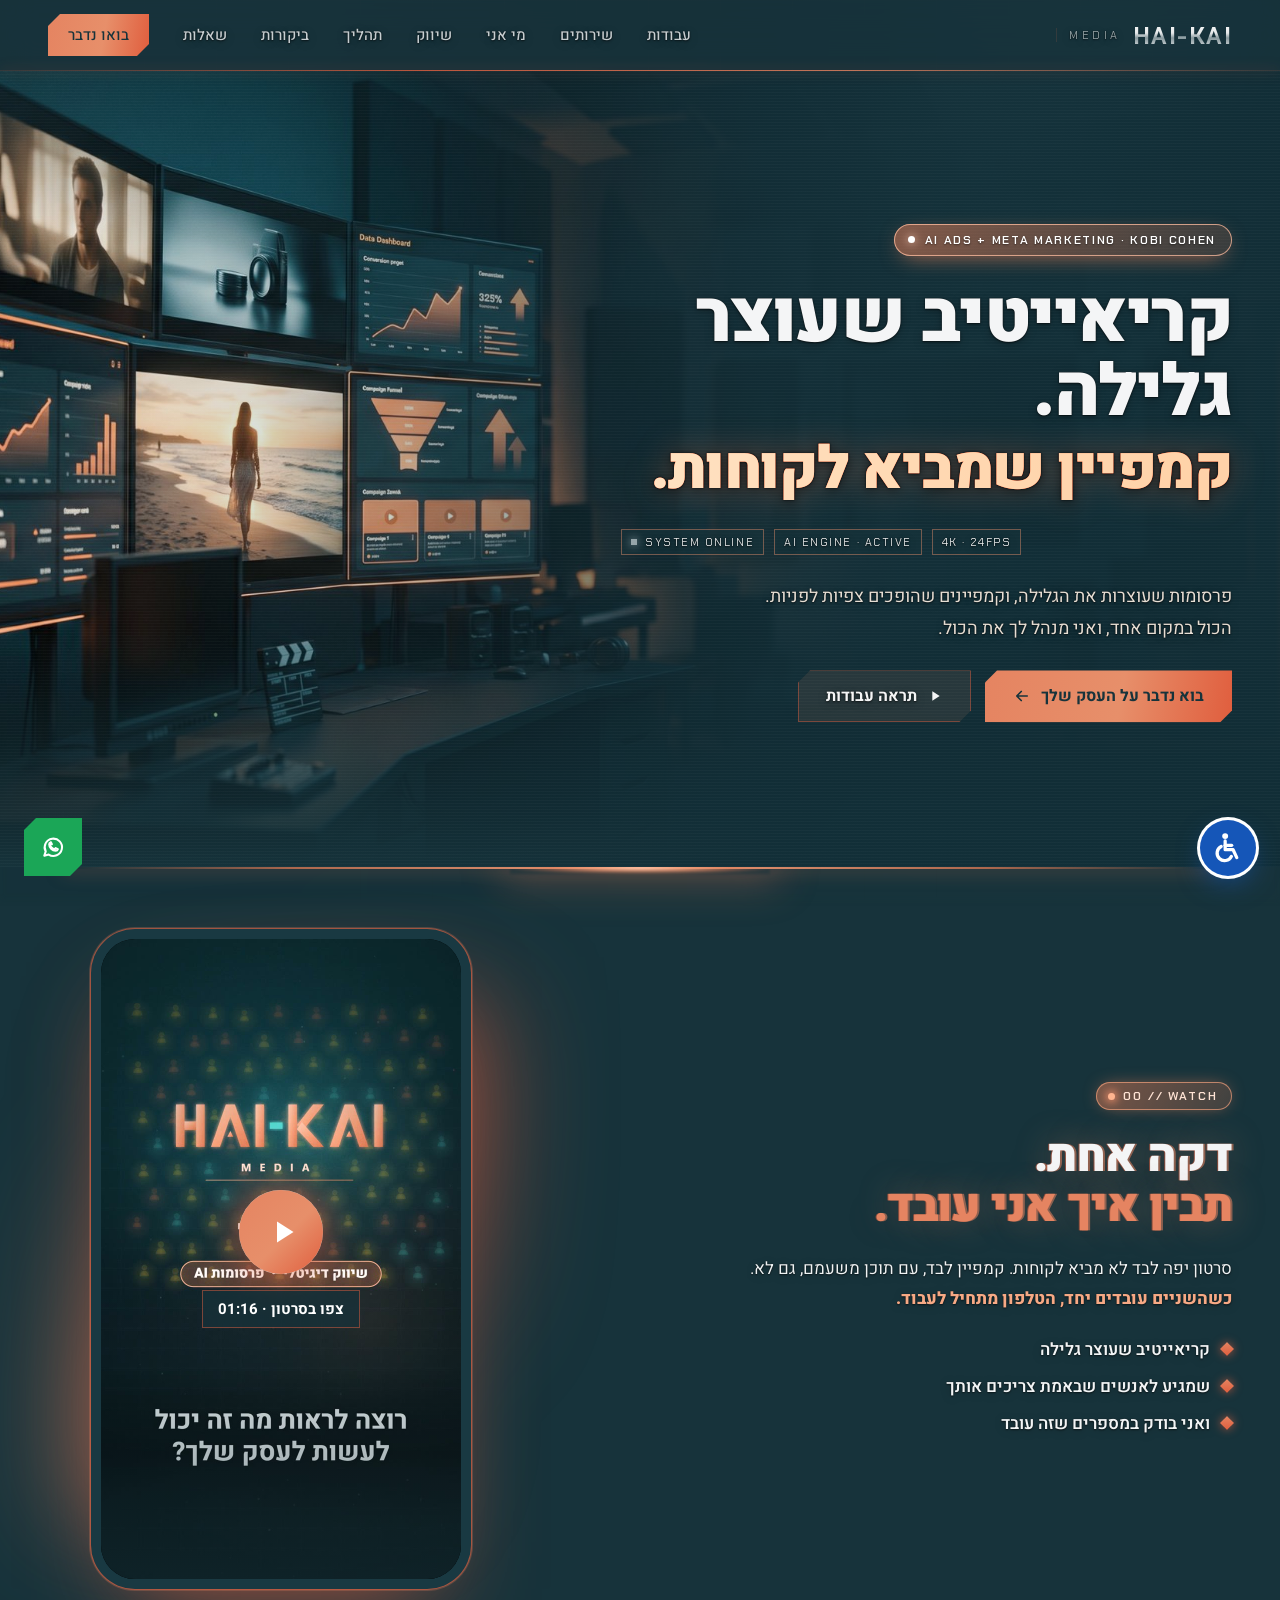
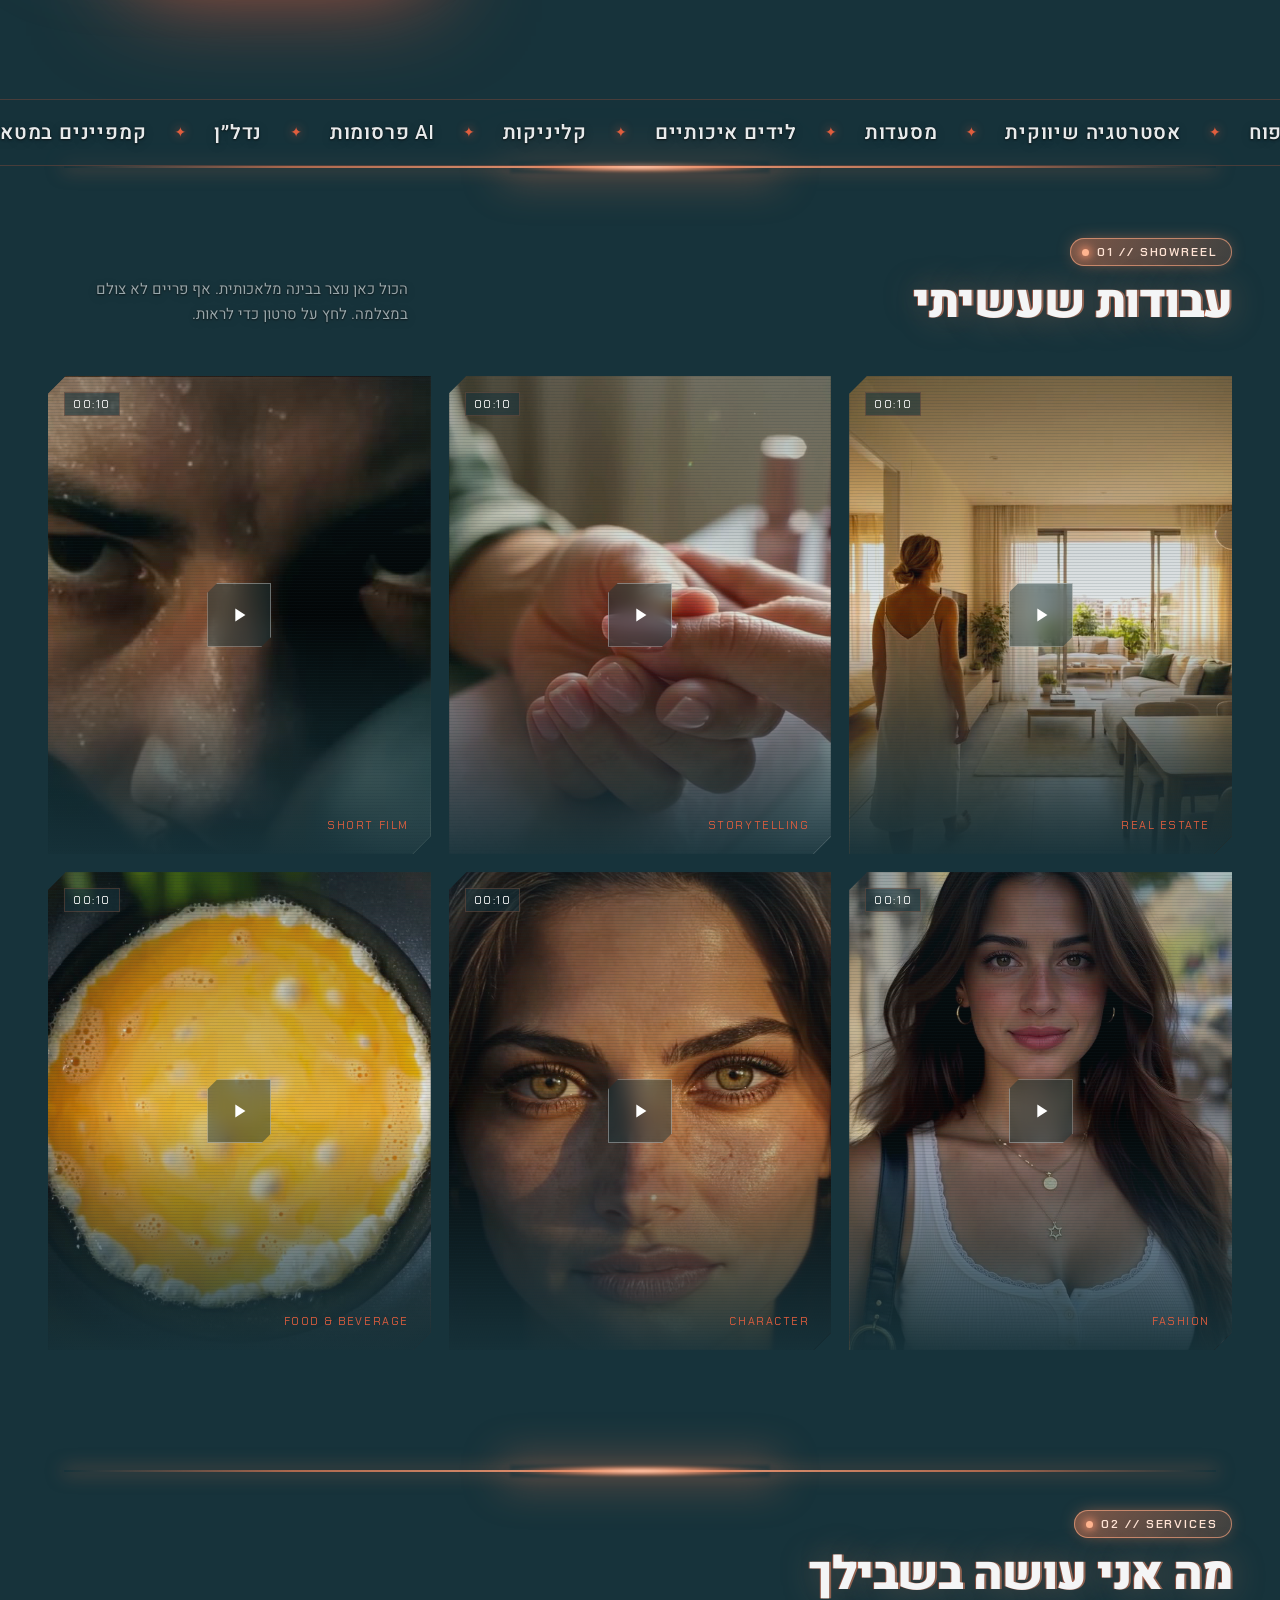
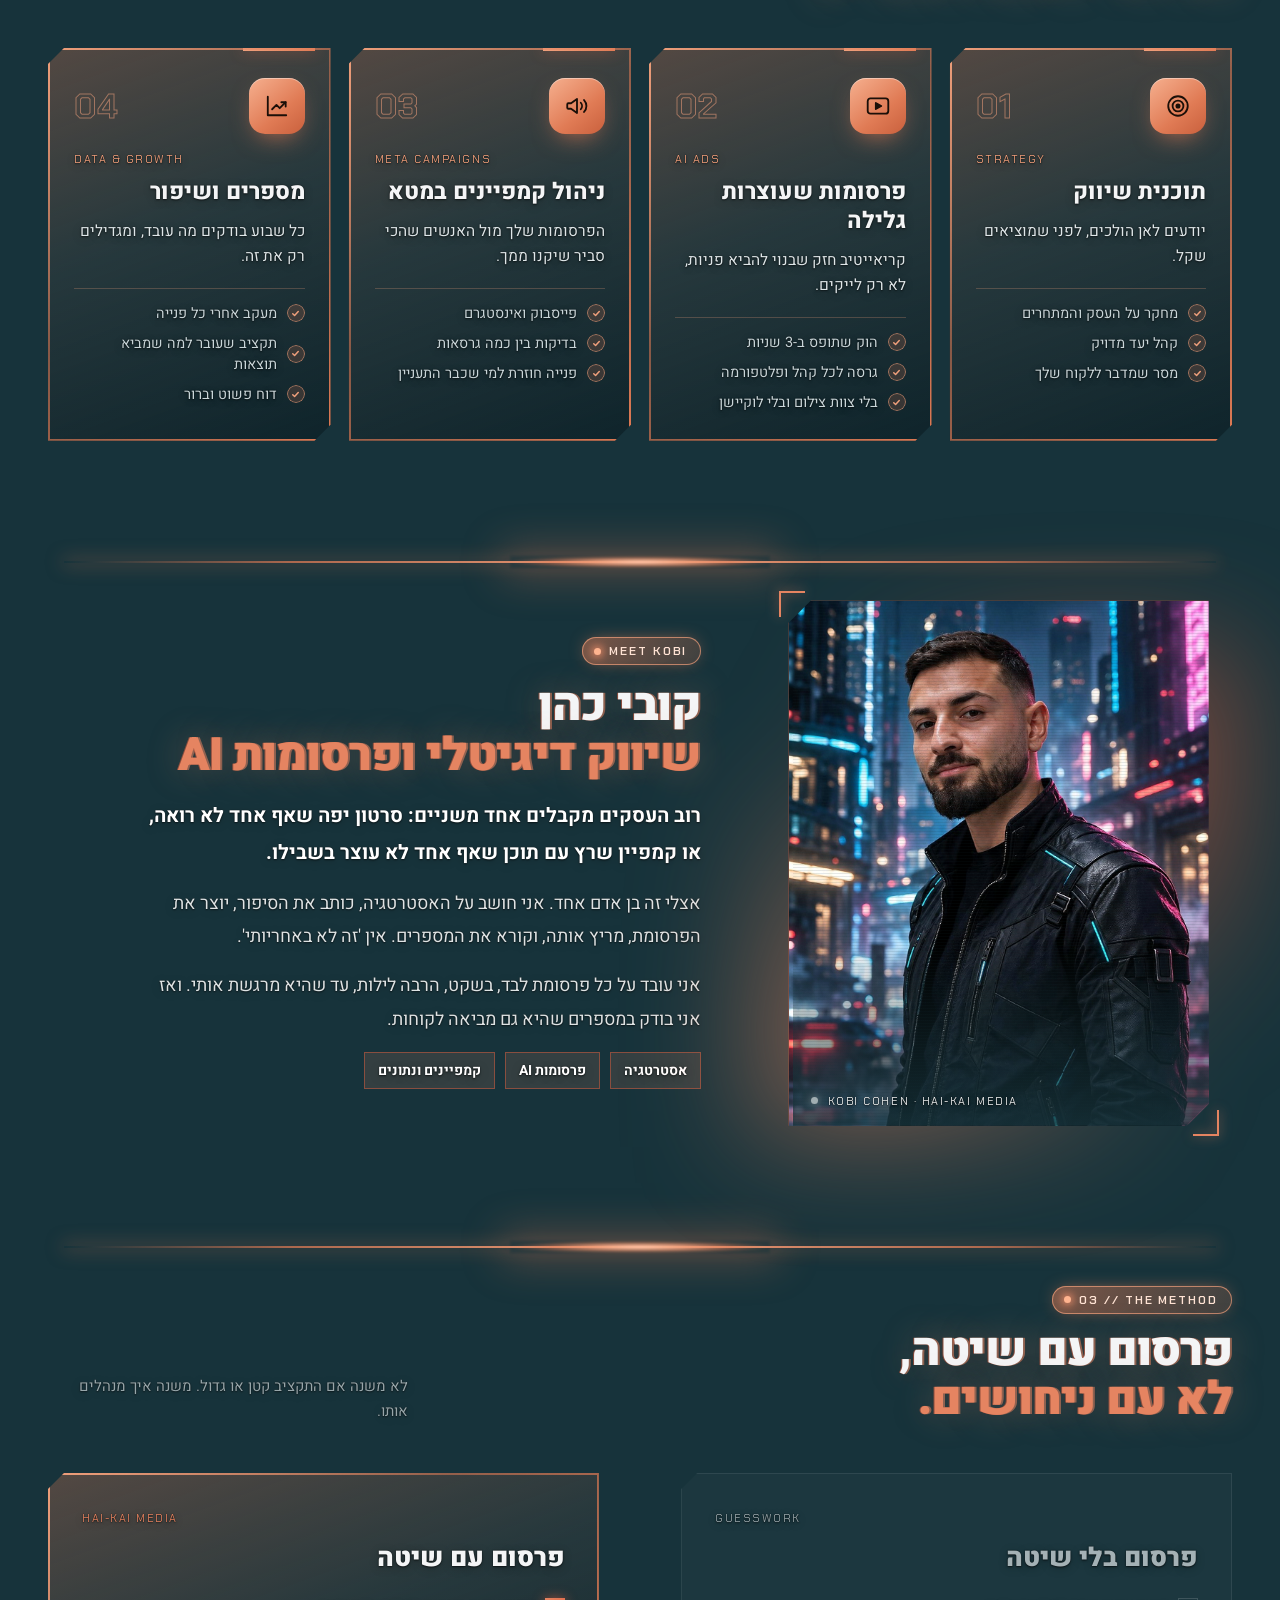
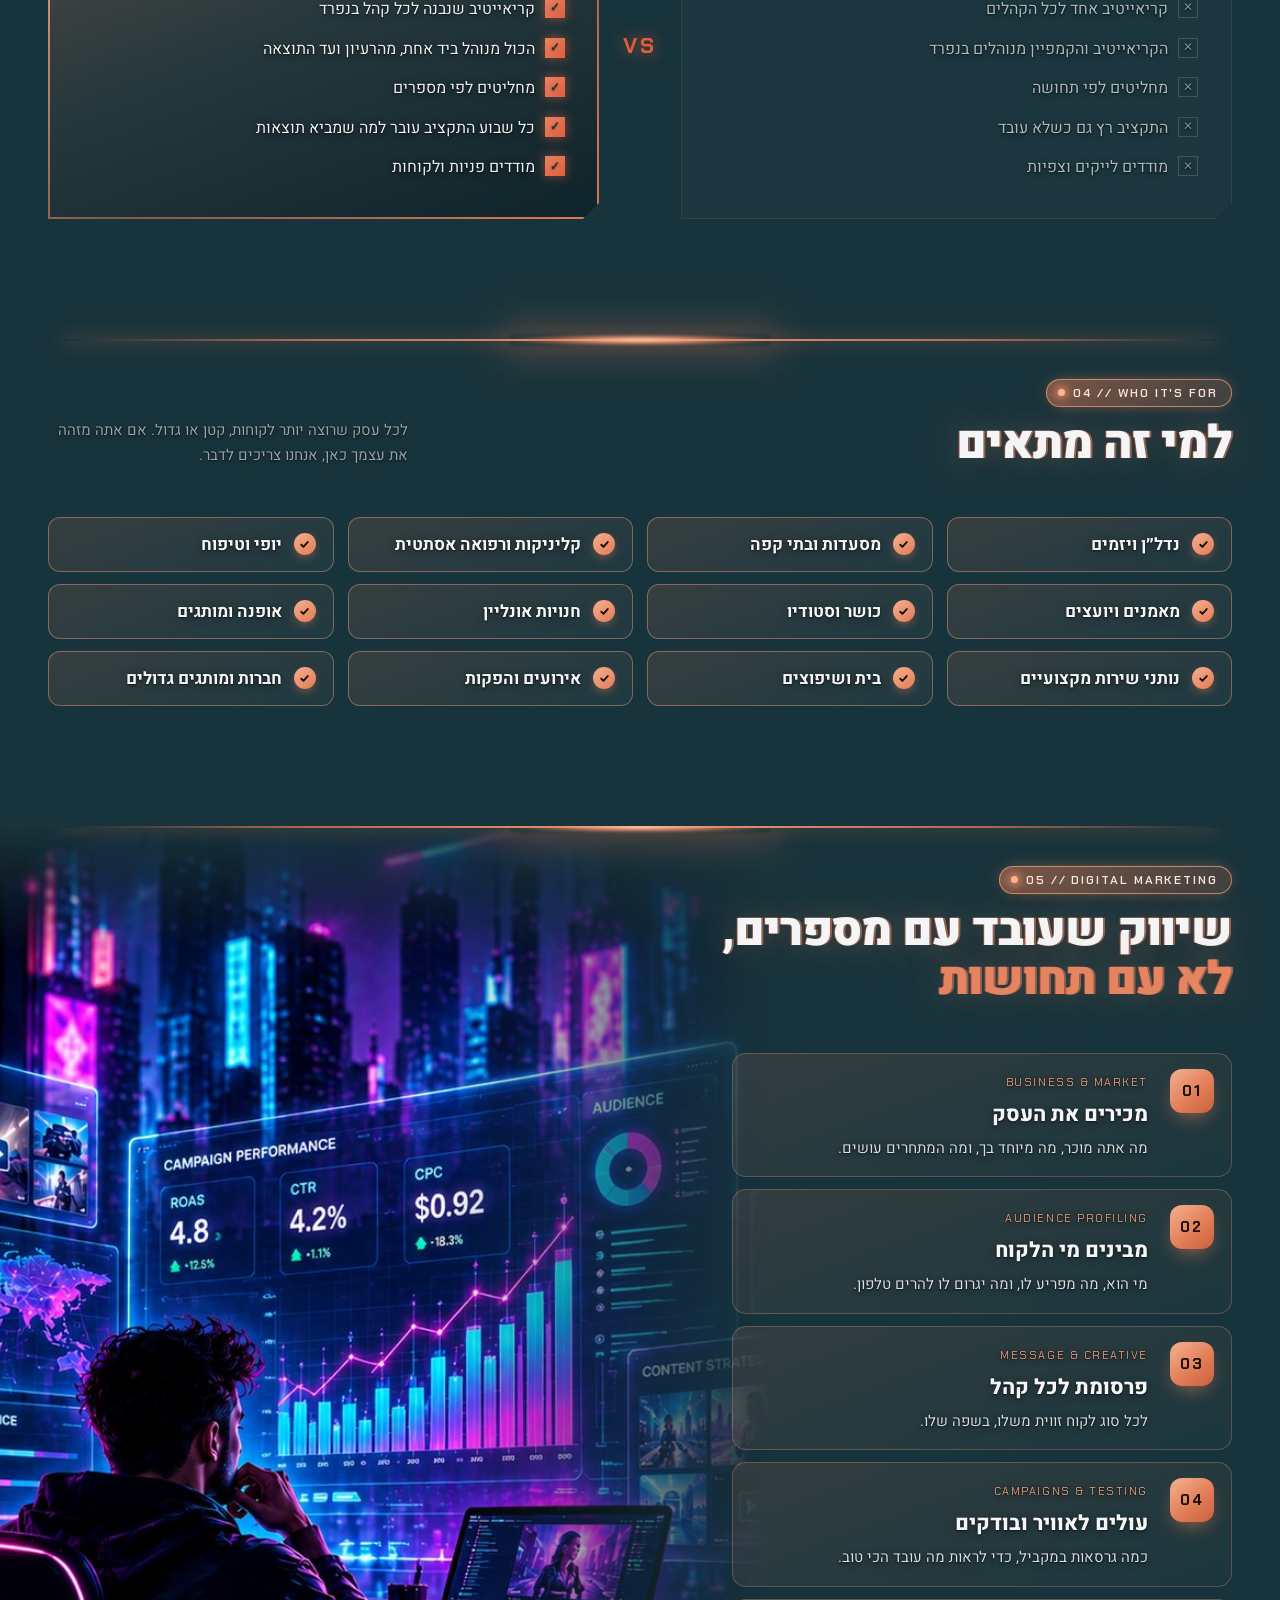
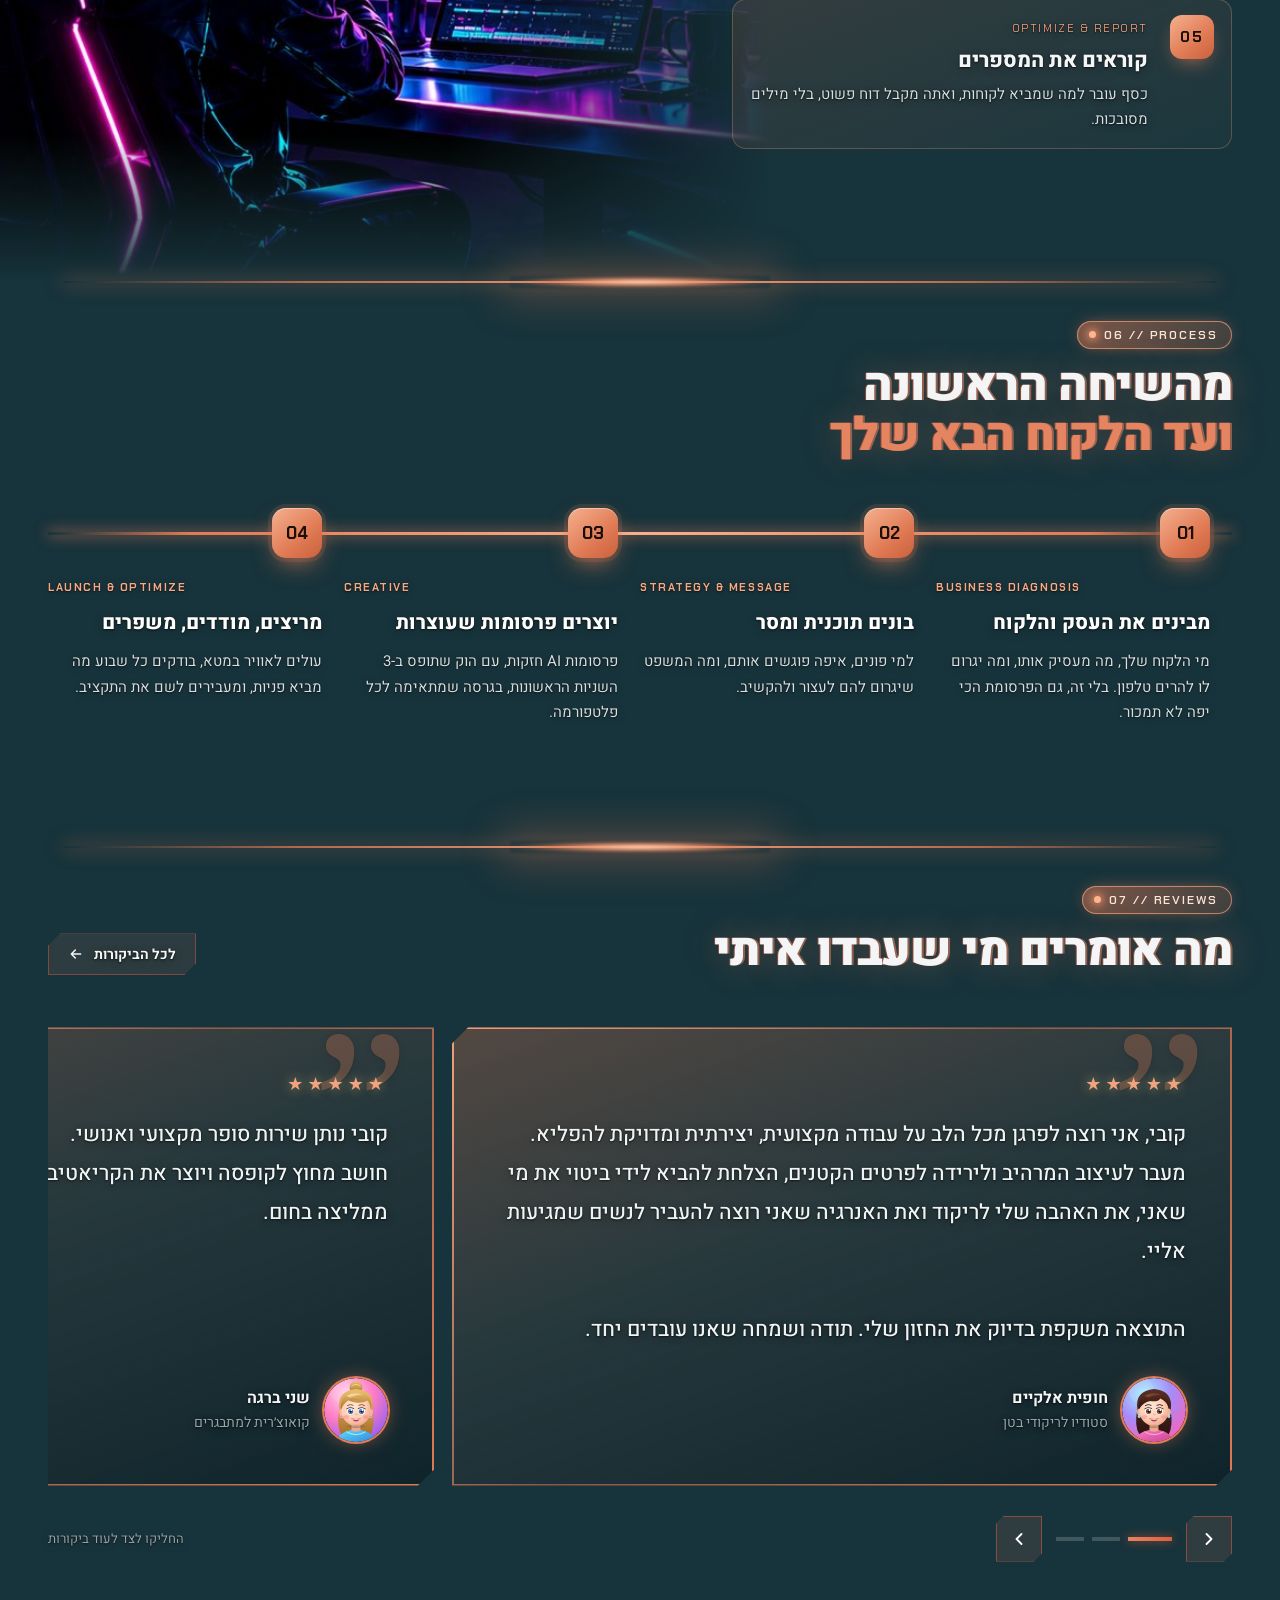
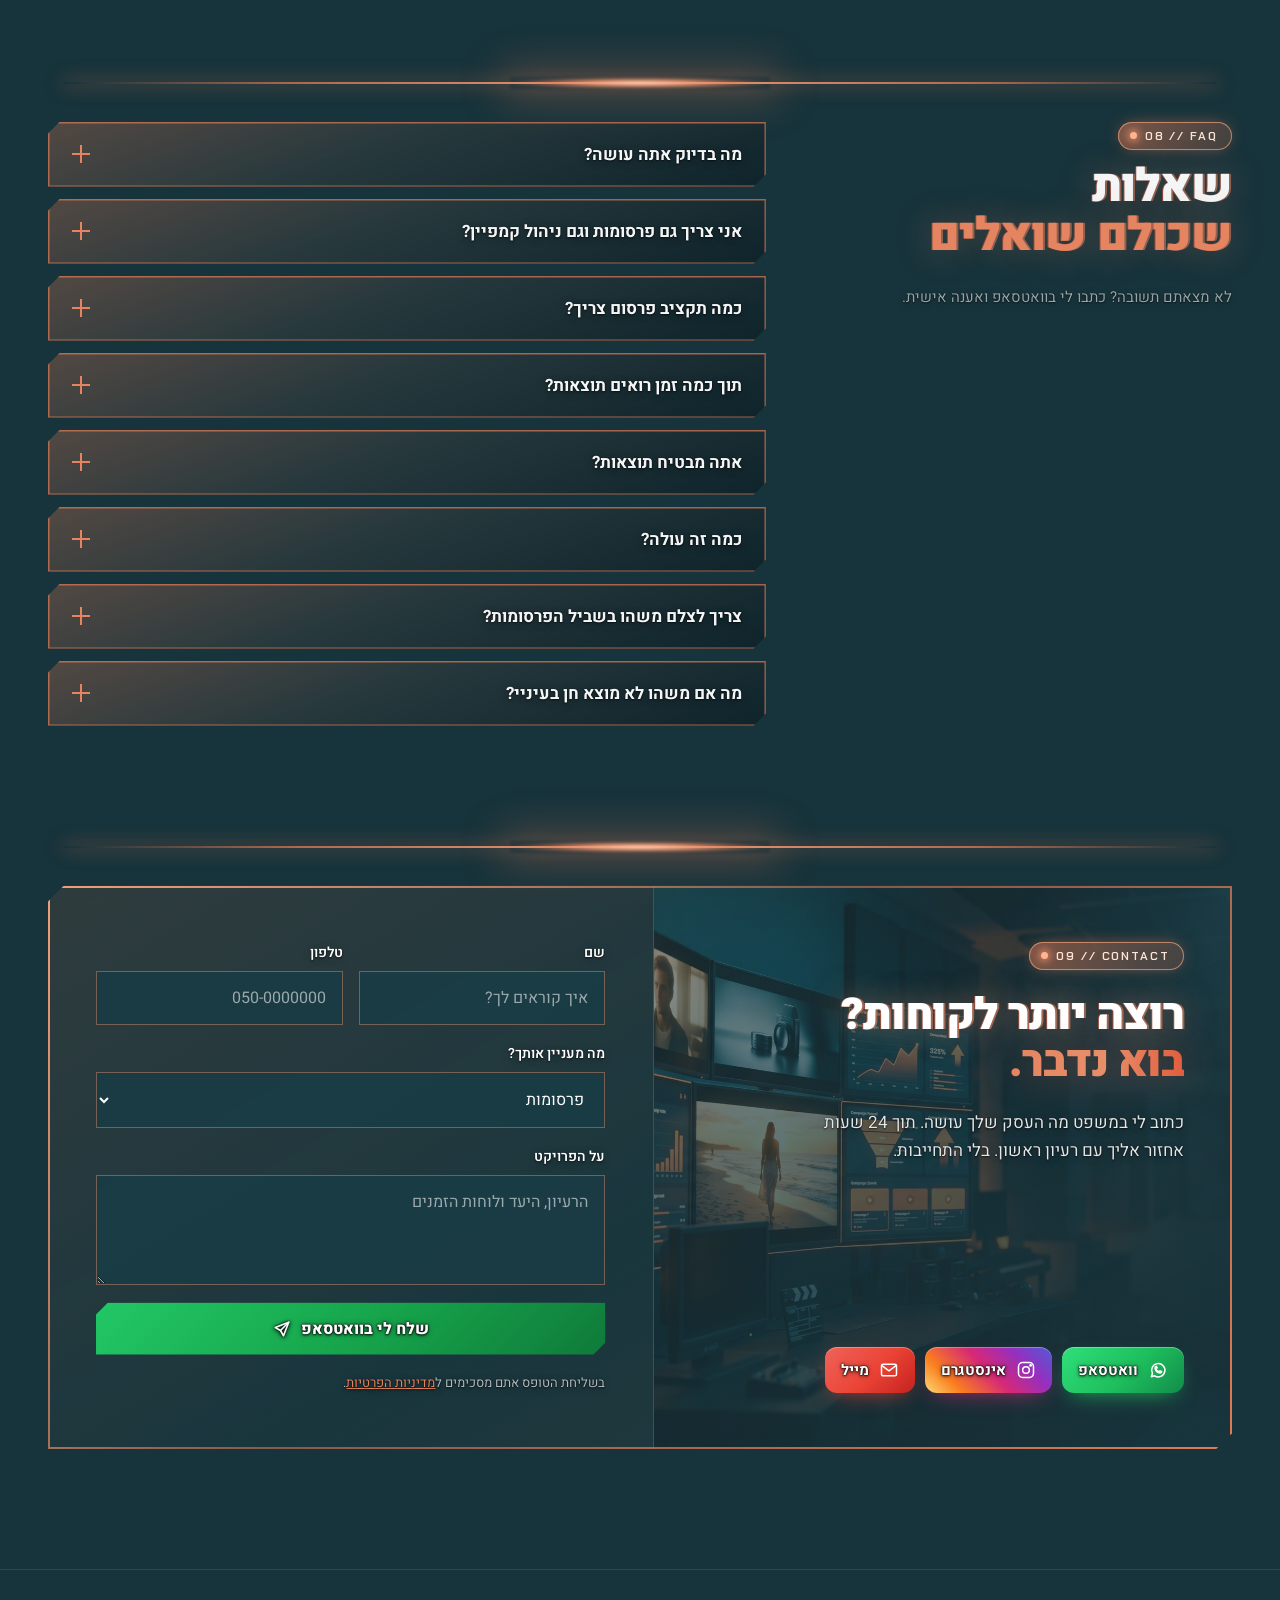
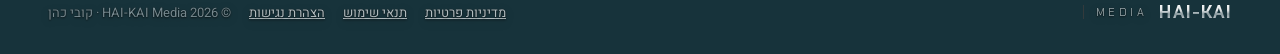
==== commit 5f1f97dd: "Mobile: visible hero image, stacked method and process cards Co-Authored-By: Claude Opus 5.5 <norepl" ====
--- a/index.html
+++ b/index.html
@@ -31,7 +31,7 @@
 <link rel="preconnect" href="https://fonts.googleapis.com">
 <link rel="preconnect" href="https://fonts.gstatic.com" crossorigin>
 <link href="https://fonts.googleapis.com/css2?family=Heebo:wght@300;400;500;700;800;900&family=Chakra+Petch:wght@400;500;600;700&display=swap" rel="stylesheet">
-<link rel="stylesheet" href="style.css?v=13">
+<link rel="stylesheet" href="style.css?v=14">
 <!-- Meta Pixel -->
 <script>
 !function(f,b,e,v,n,t,s){if(f.fbq)return;n=f.fbq=function(){n.callMethod?
--- a/style.css
+++ b/style.css
@@ -1,23 +1,23 @@
-body{margin:0;background:#04060b}
+body{margin:0;background:#16333b}
 *{box-sizing:border-box}
 html{scroll-behavior:smooth}
-a{color:#7fd8ff}a:hover{color:#c8f0ff}
-.kai{--bg:#04060b;--ink:#e9eef7;--mute:#8d98ad;--line:rgba(150,185,255,.14);--blue:#3d8bff;--cyan:#5ee2ff;--amber:#ff9d4a;--pink:#ff3fa4;font-family:'Heebo',system-ui,sans-serif;color:var(--ink);background:var(--bg);overflow-x:hidden;position:relative;min-height:100vh}
-.kai::before{content:"";position:fixed;inset:0;pointer-events:none;z-index:0;background-image:linear-gradient(rgba(120,160,255,.045) 1px,transparent 1px),linear-gradient(90deg,rgba(120,160,255,.045) 1px,transparent 1px);background-size:72px 72px;-webkit-mask-image:radial-gradient(ellipse at 50% 0%,#000 30%,transparent 80%);mask-image:radial-gradient(ellipse at 50% 0%,#000 30%,transparent 80%)}
+a{color:#e58461}a:hover{color:#e6e9ea}
+.kai{--bg:#16333b;--ink:#f4f5f6;--mute:#97a6aa;--line:rgba(225,109,71,.14);--blue:#e16d47;--cyan:#e58461;--amber:#e69f63;--pink:#e05e3e;font-family:'Heebo',system-ui,sans-serif;color:var(--ink);background:var(--bg);overflow-x:hidden;position:relative;min-height:100vh}
+.kai::before{content:"";position:fixed;inset:0;pointer-events:none;z-index:0;background-image:linear-gradient(rgba(225,109,71,.045) 1px,transparent 1px),linear-gradient(90deg,rgba(225,109,71,.045) 1px,transparent 1px);background-size:72px 72px;-webkit-mask-image:radial-gradient(ellipse at 50% 0%,#000 30%,transparent 80%);mask-image:radial-gradient(ellipse at 50% 0%,#000 30%,transparent 80%)}
 .wrap{max-width:1240px;margin:0 auto;padding:0 28px;position:relative;z-index:2}
 .mono{font-family:'Chakra Petch','Heebo',sans-serif;letter-spacing:.14em;text-transform:uppercase;direction:ltr;unicode-bidi:isolate}
-.chrome{background:linear-gradient(180deg,#ffffff 0%,#d7e0ee 42%,#7e8ba0 58%,#e6ecf6 100%);-webkit-background-clip:text;background-clip:text;-webkit-text-fill-color:transparent}
+.chrome{background:linear-gradient(180deg,#ffffff 0%,#e5e8e9 42%,#87989d 58%,#f2f3f4 100%);-webkit-background-clip:text;background-clip:text;-webkit-text-fill-color:transparent}
 .blue{color:var(--cyan)}
 
 /* NAV */
-.nav{position:sticky;top:0;z-index:50;background:rgba(4,6,11,.72);backdrop-filter:blur(16px);-webkit-backdrop-filter:blur(16px);border-bottom:1px solid var(--line)}
+.nav{position:sticky;top:0;z-index:50;background:rgba(22,51,59,.72);backdrop-filter:blur(16px);-webkit-backdrop-filter:blur(16px);border-bottom:1px solid var(--line)}
 .nav-in{display:flex;align-items:center;justify-content:space-between;height:70px}
 .logo{display:flex;align-items:center;gap:12px;text-decoration:none;color:var(--ink)}
 .logo:hover{color:#fff}
 .logo-mark{font-family:'Chakra Petch',sans-serif;font-weight:700;font-size:24px;letter-spacing:.06em;direction:ltr}
 .logo-sub{font-family:'Chakra Petch',sans-serif;font-size:11px;letter-spacing:.32em;color:var(--mute);direction:ltr;padding-inline-start:12px;border-inline-start:1px solid var(--line)}
 .nav-links{display:flex;gap:34px;align-items:center}
-.nav-links a{color:#b9c3d6;text-decoration:none;font-size:15px;font-weight:500;transition:color .2s}
+.nav-links a{color:#c6ced1;text-decoration:none;font-size:15px;font-weight:500;transition:color .2s}
 .nav-links a:hover{color:#fff}
 .burger{display:none;width:46px;height:46px;border-radius:10px;border:1px solid var(--line);background:rgba(255,255,255,.03);color:#fff;align-items:center;justify-content:center;cursor:pointer}
 .mmenu{display:flex;flex-direction:column;padding:6px 28px 24px;border-top:1px solid var(--line)}
@@ -25,61 +25,61 @@
 
 /* BUTTONS */
 .btn{position:relative;display:inline-flex;align-items:center;justify-content:center;gap:10px;min-height:52px;padding:0 28px;font-weight:700;font-size:16px;text-decoration:none;cursor:pointer;border:0;font-family:inherit;transition:transform .25s,box-shadow .25s,background .25s,color .25s;clip-path:polygon(12px 0,100% 0,100% calc(100% - 12px),calc(100% - 12px) 100%,0 100%,0 12px)}
-.btn-p{color:#03101c;background:linear-gradient(100deg,#7fe6ff,#3d8bff);box-shadow:0 0 30px -6px rgba(61,139,255,.8)}
-.btn-p:hover{color:#03101c;transform:translateY(-2px);box-shadow:0 0 44px -4px rgba(94,226,255,.9)}
-.btn-g{color:var(--ink);background:rgba(120,160,255,.08);box-shadow:inset 0 0 0 1px rgba(150,185,255,.3)}
-.btn-g:hover{color:#fff;background:rgba(120,160,255,.16)}
+.btn-p{color:#193841;background:linear-gradient(100deg,#e58461,#e16d47);box-shadow:0 0 30px -6px rgba(225,109,71,.8)}
+.btn-p:hover{color:#193841;transform:translateY(-2px);box-shadow:0 0 44px -4px rgba(229,132,97,.9)}
+.btn-g{color:var(--ink);background:rgba(225,109,71,.08);box-shadow:inset 0 0 0 1px rgba(225,109,71,.3)}
+.btn-g:hover{color:#fff;background:rgba(225,109,71,.16)}
 .btn-sm{min-height:42px;padding:0 20px;font-size:14px}
 
 /* HERO */
 .hero{position:relative;padding:72px 0 64px;overflow:hidden}
-.hero-bg{position:absolute;inset:0;z-index:0;pointer-events:none;background:url('assets/b100d425b2ca2e757dc18806255151a3.jpg') 60% 40%/cover no-repeat;filter:saturate(1.1);transform:scale(1.04);animation:breathe 22s ease-in-out infinite alternate}
+.hero-bg{position:absolute;inset:0;z-index:0;pointer-events:none;background:url('assets/hero-ai-marketing.jpg') 60% 40%/cover no-repeat;filter:saturate(1.1);transform:scale(1.04);animation:breathe 22s ease-in-out infinite alternate}
 .hero-person{position:absolute;z-index:1;left:4%;bottom:0;top:0;width:min(46%,620px);pointer-events:none;background:url('data:,') 50% 12%/cover no-repeat;-webkit-mask-image:linear-gradient(to left,transparent 0%,#000 30%,#000 82%,transparent 100%),linear-gradient(to top,transparent 0%,#000 22%);-webkit-mask-composite:source-in;mask-image:linear-gradient(to left,transparent 0%,#000 30%,#000 82%,transparent 100%),linear-gradient(to top,transparent 0%,#000 22%);mask-composite:intersect;animation:breathe 18s ease-in-out infinite alternate}
 @keyframes breathe{from{transform:scale(1)}to{transform:scale(1.04)}}
-.hero-shade{position:absolute;inset:0;z-index:1;pointer-events:none;background:linear-gradient(to left,rgba(4,6,11,.9) 0%,rgba(4,6,11,.72) 34%,rgba(4,6,11,.18) 62%,rgba(4,6,11,.1) 100%),linear-gradient(to bottom,rgba(4,6,11,.45) 0%,transparent 22%,transparent 68%,#04060b 100%)}
+.hero-shade{position:absolute;inset:0;z-index:1;pointer-events:none;background:linear-gradient(to left,rgba(22,51,59,.9) 0%,rgba(22,51,59,.72) 34%,rgba(22,51,59,.18) 62%,rgba(22,51,59,.1) 100%),linear-gradient(to bottom,rgba(22,51,59,.45) 0%,transparent 22%,transparent 68%,#16333b 100%)}
 .id-tag{justify-self:end;align-self:end;display:flex;flex-direction:column;gap:4px;padding-inline-start:14px;border-inline-start:2px solid var(--pink);margin-bottom:24px}
-.id-tag .nm{font-size:24px;font-weight:800;color:#fff;text-shadow:0 2px 18px rgba(0,0,0,.8)}
-.id-tag .rl{font-size:11px;color:#ffb3d9}
+.id-tag .nm{font-size:24px;font-weight:800;color:#fff;text-shadow:0 2px 18px rgba(20,46,54,.8)}
+.id-tag .rl{font-size:11px;color:#dadfe1}
 .scan{position:absolute;inset:0;z-index:1;pointer-events:none;background:repeating-linear-gradient(0deg,rgba(255,255,255,.022) 0 1px,transparent 1px 3px)}
 .hero-grid{display:grid;grid-template-columns:minmax(0,6fr) minmax(0,5fr);gap:64px;align-items:center;min-height:660px}
 .hero-txt{display:flex;flex-direction:column;gap:26px}
-.tagline{display:inline-flex;align-items:center;gap:12px;font-size:12px;color:#a9c4e8;align-self:flex-start}
+.tagline{display:inline-flex;align-items:center;gap:12px;font-size:12px;color:#e16d47;align-self:flex-start}
 .tagline::before{content:"";width:34px;height:1px;background:linear-gradient(90deg,var(--cyan),transparent)}
-.rec{width:7px;height:7px;border-radius:50%;background:#ff4d6d;box-shadow:0 0 10px #ff4d6d;animation:blink 1.4s steps(2) infinite}
+.rec{width:7px;height:7px;border-radius:50%;background:#a1aeb2;box-shadow:0 0 10px #a1aeb2;animation:blink 1.4s steps(2) infinite}
 @keyframes blink{50%{opacity:.15}}
 .h1{margin:0;font-size:64px;font-weight:900;line-height:1.04;letter-spacing:-1.5px}
 .h1{font-size:72px}
-.h1 .l2{display:block;background:linear-gradient(90deg,var(--cyan),#9a8bff 55%,var(--pink));-webkit-background-clip:text;background-clip:text;-webkit-text-fill-color:transparent;filter:drop-shadow(0 0 22px rgba(255,63,164,.35))}
-.h-sub{margin:0;max-width:470px;font-size:18px;line-height:1.75;color:#a6b1c4}
+.h1 .l2{display:block;background:linear-gradient(90deg,var(--cyan),#e78f6a 55%,var(--pink));-webkit-background-clip:text;background-clip:text;-webkit-text-fill-color:transparent;filter:drop-shadow(0 0 22px rgba(224,94,62,.35))}
+.h-sub{margin:0;max-width:470px;font-size:18px;line-height:1.75;color:#b2bdc0}
 .h-cta{display:flex;gap:14px;flex-wrap:wrap}
 
 .portrait{position:relative;margin:0;width:100%;max-width:470px;justify-self:center;aspect-ratio:4/5}
-.portrait .glow{position:absolute;inset:6% -8% -4% -8%;background:radial-gradient(circle at 75% 25%,rgba(255,63,164,.55),transparent 55%),radial-gradient(circle at 20% 80%,rgba(94,226,255,.5),transparent 55%);filter:blur(50px);z-index:0;animation:pulseglow 7s ease-in-out infinite alternate}
+.portrait .glow{position:absolute;inset:6% -8% -4% -8%;background:radial-gradient(circle at 75% 25%,rgba(224,94,62,.55),transparent 55%),radial-gradient(circle at 20% 80%,rgba(229,132,97,.5),transparent 55%);filter:blur(50px);z-index:0;animation:pulseglow 7s ease-in-out infinite alternate}
 @keyframes pulseglow{from{opacity:.7}to{opacity:1}}
-.portrait .frame{position:absolute;inset:0;z-index:1;overflow:hidden;background:#000;box-shadow:0 0 0 1px rgba(150,185,255,.3),0 40px 110px -30px rgba(61,139,255,.7);clip-path:polygon(22px 0,100% 0,100% calc(100% - 22px),calc(100% - 22px) 100%,0 100%,0 22px)}
+.portrait .frame{position:absolute;inset:0;z-index:1;overflow:hidden;background:#000;box-shadow:0 0 0 1px rgba(225,109,71,.3),0 40px 110px -30px rgba(225,109,71,.7);clip-path:polygon(22px 0,100% 0,100% calc(100% - 22px),calc(100% - 22px) 100%,0 100%,0 22px)}
 .portrait .frame img{width:100%;height:100%;object-fit:cover;object-position:50% 20%;display:block;animation:breathe 16s ease-in-out infinite alternate}
 @keyframes breathe{from{transform:scale(1.02)}to{transform:scale(1.08)}}
-.portrait .frame::after{content:"";position:absolute;inset:0;background:repeating-linear-gradient(0deg,rgba(0,0,0,.14) 0 1px,transparent 1px 3px),linear-gradient(to top,rgba(4,6,11,.9) 0%,transparent 38%);pointer-events:none}
+.portrait .frame::after{content:"";position:absolute;inset:0;background:repeating-linear-gradient(0deg,rgba(20,46,54,.14) 0 1px,transparent 1px 3px),linear-gradient(to top,rgba(22,51,59,.9) 0%,transparent 38%);pointer-events:none}
 .portrait .sweep{z-index:2}
 .portrait .hud{z-index:3}
 .portrait .corner{z-index:3}
 .id-card{position:absolute;z-index:3;bottom:22px;inset-inline:22px;display:flex;flex-direction:column;gap:4px;padding-inline-start:14px;border-inline-start:2px solid var(--pink);box-shadow:none}
 .id-card .nm{font-size:26px;font-weight:800;color:#fff}
-.id-card .rl{font-size:11px;color:#ffb3d9}
-.corner{position:absolute;width:26px;height:26px;border-color:var(--cyan);border-style:solid;filter:drop-shadow(0 0 6px rgba(94,226,255,.8))}
+.id-card .rl{font-size:11px;color:#dadfe1}
+.corner{position:absolute;width:26px;height:26px;border-color:var(--cyan);border-style:solid;filter:drop-shadow(0 0 6px rgba(229,132,97,.8))}
 .c-tl{top:-10px;left:-10px;border-width:2px 0 0 2px}.c-tr{top:-10px;right:-10px;border-width:2px 2px 0 0}
 .c-bl{bottom:-10px;left:-10px;border-width:0 0 2px 2px}.c-br{bottom:-10px;right:-10px;border-width:0 2px 2px 0}
-.hud{position:absolute;left:16px;right:16px;display:flex;justify-content:space-between;align-items:center;font-size:11px;color:#cfe6ff;z-index:2}
+.hud{position:absolute;left:16px;right:16px;display:flex;justify-content:space-between;align-items:center;font-size:11px;color:#eaedee;z-index:2}
 .hud-t{top:14px}.hud-b{bottom:14px}
-.hud .pill{display:inline-flex;align-items:center;gap:8px;padding:5px 10px;background:rgba(4,6,11,.6);box-shadow:inset 0 0 0 1px rgba(150,185,255,.25)}
-.sweep{position:absolute;inset:0;z-index:1;pointer-events:none;background:linear-gradient(180deg,transparent 0%,rgba(94,226,255,.14) 50%,transparent 100%);height:30%;animation:sweep 6s linear infinite}
+.hud .pill{display:inline-flex;align-items:center;gap:8px;padding:5px 10px;background:rgba(22,51,59,.6);box-shadow:inset 0 0 0 1px rgba(225,109,71,.25)}
+.sweep{position:absolute;inset:0;z-index:1;pointer-events:none;background:linear-gradient(180deg,transparent 0%,rgba(229,132,97,.14) 50%,transparent 100%);height:30%;animation:sweep 6s linear infinite}
 @keyframes sweep{from{transform:translateY(-100%)}to{transform:translateY(400%)}}
 
 .tools{display:flex;align-items:center;gap:22px;flex-wrap:wrap;margin-top:64px;padding-top:26px;border-top:1px solid var(--line)}
 .tools .lbl{font-size:11px;color:var(--mute)}
 .tools .list{display:flex;gap:30px;flex-wrap:wrap;direction:ltr}
-.tools .list span{font-family:'Chakra Petch',sans-serif;font-weight:600;font-size:18px;color:#9fb0c9;letter-spacing:.04em;transition:color .2s,text-shadow .2s}
-.tools .list span:hover{color:#fff;text-shadow:0 0 18px rgba(94,226,255,.8)}
+.tools .list span{font-family:'Chakra Petch',sans-serif;font-weight:600;font-size:18px;color:#b0bcbf;letter-spacing:.04em;transition:color .2s,text-shadow .2s}
+.tools .list span:hover{color:#fff;text-shadow:0 0 18px rgba(229,132,97,.8)}
 
 /* SECTIONS */
 .sec{padding:120px 0;position:relative}
@@ -88,23 +88,23 @@
 .kicker{font-size:12px;color:var(--cyan)}
 .sec-title{margin:0;font-size:46px;font-weight:900;line-height:1.08;letter-spacing:-1px}
 .sec-note{margin:0;color:var(--mute);font-size:15px;max-width:360px;line-height:1.7}
-.panel{position:relative;background:linear-gradient(160deg,rgba(22,32,52,.55),rgba(8,12,20,.65));box-shadow:inset 0 0 0 1px var(--line);clip-path:polygon(16px 0,100% 0,100% calc(100% - 16px),calc(100% - 16px) 100%,0 100%,0 16px)}
+.panel{position:relative;background:linear-gradient(160deg,rgba(28,42,46,.55),rgba(24,55,64,.65));box-shadow:inset 0 0 0 1px var(--line);clip-path:polygon(16px 0,100% 0,100% calc(100% - 16px),calc(100% - 16px) 100%,0 100%,0 16px)}
 
 /* WORK */
 .work-grid{display:grid;grid-template-columns:repeat(3,minmax(0,1fr));gap:18px}
-.tile{position:relative;aspect-ratio:4/5;overflow:hidden;cursor:pointer;padding:0;border:0;background:#070b14;color:#fff;font-family:inherit;text-align:right;display:block;width:100%;clip-path:polygon(18px 0,100% 0,100% calc(100% - 18px),calc(100% - 18px) 100%,0 100%,0 18px);box-shadow:inset 0 0 0 1px var(--line);transition:transform .4s}
+.tile{position:relative;aspect-ratio:4/5;overflow:hidden;cursor:pointer;padding:0;border:0;background:#18373f;color:#fff;font-family:inherit;text-align:right;display:block;width:100%;clip-path:polygon(18px 0,100% 0,100% calc(100% - 18px),calc(100% - 18px) 100%,0 100%,0 18px);box-shadow:inset 0 0 0 1px var(--line);transition:transform .4s}
 .tile:hover,.tile.on{transform:translateY(-4px)}
 .tile .vid{position:absolute;inset:0;width:100%;height:100%;object-fit:cover;filter:saturate(1.05) contrast(1.04);transition:transform 1.2s cubic-bezier(.2,.7,.2,1),filter .4s}
 .tile:hover .vid,.tile.on .vid{transform:scale(1.05);filter:saturate(1.15) contrast(1.08)}
-.tile .shade{position:absolute;inset:0;background:linear-gradient(to top,rgba(4,6,11,.95) 0%,rgba(4,6,11,.15) 50%,rgba(4,6,11,.35) 100%)}
-.tile .edge{position:absolute;inset:0;pointer-events:none;box-shadow:inset 0 0 0 1px rgba(94,226,255,0);transition:box-shadow .4s}
-.tile:hover .edge,.tile.on .edge{box-shadow:inset 0 0 0 1px rgba(94,226,255,.7),inset 0 0 40px -10px rgba(94,226,255,.5)}
+.tile .shade{position:absolute;inset:0;background:linear-gradient(to top,rgba(22,51,59,.95) 0%,rgba(22,51,59,.15) 50%,rgba(22,51,59,.35) 100%)}
+.tile .edge{position:absolute;inset:0;pointer-events:none;box-shadow:inset 0 0 0 1px rgba(229,132,97,0);transition:box-shadow .4s}
+.tile:hover .edge,.tile.on .edge{box-shadow:inset 0 0 0 1px rgba(229,132,97,.7),inset 0 0 40px -10px rgba(229,132,97,.5)}
 .tile .top{position:absolute;top:16px;inset-inline:16px;display:flex;justify-content:space-between;align-items:center;font-size:11px;direction:ltr}
-.tc{padding:5px 9px;background:rgba(4,6,11,.6);box-shadow:inset 0 0 0 1px rgba(150,185,255,.22);display:inline-flex;align-items:center;gap:8px}
+.tc{padding:5px 9px;background:rgba(22,51,59,.6);box-shadow:inset 0 0 0 1px rgba(225,109,71,.22);display:inline-flex;align-items:center;gap:8px}
 .tile .meta{position:absolute;inset:auto 0 0 0;padding:22px;display:flex;flex-direction:column;gap:6px}
 .tile .cat{font-size:11px;color:var(--cyan)}
 .tile .nm{font-size:22px;font-weight:800}
-.play{position:absolute;top:50%;left:50%;width:64px;height:64px;margin:-32px 0 0 -32px;display:grid;place-items:center;background:rgba(4,6,11,.45);box-shadow:inset 0 0 0 1px rgba(255,255,255,.35);backdrop-filter:blur(8px);clip-path:polygon(10px 0,100% 0,100% calc(100% - 10px),calc(100% - 10px) 100%,0 100%,0 10px);opacity:0;transform:scale(.85);transition:opacity .35s,transform .35s}
+.play{position:absolute;top:50%;left:50%;width:64px;height:64px;margin:-32px 0 0 -32px;display:grid;place-items:center;background:rgba(22,51,59,.45);box-shadow:inset 0 0 0 1px rgba(255,255,255,.35);backdrop-filter:blur(8px);clip-path:polygon(10px 0,100% 0,100% calc(100% - 10px),calc(100% - 10px) 100%,0 100%,0 10px);opacity:0;transform:scale(.85);transition:opacity .35s,transform .35s}
 .tile:hover .play,.tile.on .play{opacity:1;transform:scale(1)}
 .eq{display:inline-flex;gap:2px;align-items:flex-end;height:10px}
 .eq i{width:2px;background:var(--cyan);animation:eq .9s ease-in-out infinite}
@@ -115,19 +115,19 @@
 .svc-grid{display:grid;grid-template-columns:repeat(4,minmax(0,1fr));gap:18px}
 .svc{padding:34px 28px;display:flex;flex-direction:column;gap:14px;transition:transform .35s}
 .svc:hover{transform:translateY(-4px)}
-.svc::after{content:"";position:absolute;top:0;inset-inline-start:16px;width:56px;height:2px;background:linear-gradient(90deg,var(--cyan),var(--pink));box-shadow:0 0 14px rgba(255,63,164,.7)}
-.ico{width:52px;height:52px;display:grid;place-items:center;color:#d9ecff;filter:drop-shadow(0 0 10px rgba(94,226,255,.55))}
+.svc::after{content:"";position:absolute;top:0;inset-inline-start:16px;width:56px;height:2px;background:linear-gradient(90deg,var(--cyan),var(--pink));box-shadow:0 0 14px rgba(224,94,62,.7)}
+.ico{width:52px;height:52px;display:grid;place-items:center;color:#eff2f2;filter:drop-shadow(0 0 10px rgba(229,132,97,.55))}
 .svc .en{font-size:11px;color:var(--mute)}
 .svc h3{margin:0;font-size:22px;font-weight:800}
-.svc p{margin:0;color:#a3aec2;line-height:1.7;font-size:15px}
+.svc p{margin:0;color:#afbabd;line-height:1.7;font-size:15px}
 
 /* PROCESS */
 .proc{display:grid;grid-template-columns:repeat(4,minmax(0,1fr));gap:0;position:relative}
-.proc::before{content:"";position:absolute;top:22px;inset-inline:0;height:1px;background:linear-gradient(90deg,transparent,rgba(94,226,255,.55),rgba(61,139,255,.55),transparent)}
+.proc::before{content:"";position:absolute;top:22px;inset-inline:0;height:1px;background:linear-gradient(90deg,transparent,rgba(229,132,97,.55),rgba(225,109,71,.55),transparent)}
 .step{padding:0 22px 0 0;display:flex;flex-direction:column;gap:12px;position:relative}
-.step .dot{width:44px;height:44px;display:grid;place-items:center;background:#04060b;box-shadow:inset 0 0 0 1px rgba(94,226,255,.6),0 0 18px -4px rgba(94,226,255,.8);font-family:'Chakra Petch',sans-serif;font-weight:700;font-size:15px;color:var(--cyan);clip-path:polygon(8px 0,100% 0,100% calc(100% - 8px),calc(100% - 8px) 100%,0 100%,0 8px)}
+.step .dot{width:44px;height:44px;display:grid;place-items:center;background:#16333b;box-shadow:inset 0 0 0 1px rgba(229,132,97,.6),0 0 18px -4px rgba(229,132,97,.8);font-family:'Chakra Petch',sans-serif;font-weight:700;font-size:15px;color:var(--cyan);clip-path:polygon(8px 0,100% 0,100% calc(100% - 8px),calc(100% - 8px) 100%,0 100%,0 8px)}
 .step h3{margin:8px 0 0;font-size:20px;font-weight:800}
-.step p{margin:0;color:#a3aec2;line-height:1.7;font-size:15px;max-width:270px}
+.step p{margin:0;color:#afbabd;line-height:1.7;font-size:15px;max-width:270px}
 .step .en{font-size:11px;color:var(--cyan);margin-top:10px}
 .step h3{margin-top:2px}
 
@@ -135,68 +135,68 @@
 .cta{display:grid;grid-template-columns:minmax(0,1fr) minmax(0,1.05fr);gap:0;overflow:hidden}
 .cta-side{position:relative;padding:56px 48px;display:flex;flex-direction:column;gap:22px;overflow:hidden}
 .cta-side::before{content:"";position:absolute;inset:0;background:url('assets/48eb1368707901686ffc2904d9ad0e08.jpg') 70% 40%/cover no-repeat;opacity:.22;filter:saturate(1.2)}
-.cta-side::after{content:"";position:absolute;inset:0;background:linear-gradient(150deg,rgba(4,6,11,.35),rgba(4,6,11,.92) 75%)}
+.cta-side::after{content:"";position:absolute;inset:0;background:linear-gradient(150deg,rgba(22,51,59,.35),rgba(22,51,59,.92) 75%)}
 .cta-side > *{position:relative;z-index:1}
 .cta-side h2{margin:0;font-size:44px;font-weight:900;line-height:1.08;letter-spacing:-1px}
-.cta-side p{margin:0;color:#a6b1c4;font-size:17px;line-height:1.7;max-width:400px}
+.cta-side p{margin:0;color:#b2bdc0;font-size:17px;line-height:1.7;max-width:400px}
 .links{display:flex;flex-wrap:wrap;gap:10px;margin-top:auto}
-.lnk{display:inline-flex;align-items:center;gap:10px;min-height:46px;padding:0 16px;color:var(--ink);text-decoration:none;font-weight:600;font-size:15px;background:rgba(4,6,11,.55);box-shadow:inset 0 0 0 1px rgba(150,185,255,.22);transition:box-shadow .25s,color .25s}
+.lnk{display:inline-flex;align-items:center;gap:10px;min-height:46px;padding:0 16px;color:var(--ink);text-decoration:none;font-weight:600;font-size:15px;background:rgba(22,51,59,.55);box-shadow:inset 0 0 0 1px rgba(225,109,71,.22);transition:box-shadow .25s,color .25s}
 .lnk:hover{color:#fff;box-shadow:inset 0 0 0 1px var(--cyan),0 0 22px -6px var(--cyan)}
 .form{padding:56px 48px;display:flex;flex-direction:column;gap:18px;border-inline-start:1px solid var(--line)}
 .fld{display:flex;flex-direction:column;gap:8px}
-.fld label{font-size:14px;font-weight:600;color:#c3cde0}
-.fld input,.fld textarea,.fld select{font-family:inherit;font-size:16px;color:#fff;background:rgba(4,6,11,.7);border:1px solid rgba(150,185,255,.2);border-radius:0;padding:14px 16px;outline:none;transition:border-color .2s,box-shadow .2s}
-.fld input:focus,.fld textarea:focus,.fld select:focus{border-color:var(--cyan);box-shadow:0 0 0 3px rgba(94,226,255,.18)}
+.fld label{font-size:14px;font-weight:600;color:#e16d47}
+.fld input,.fld textarea,.fld select{font-family:inherit;font-size:16px;color:#fff;background:rgba(22,51,59,.7);border:1px solid rgba(225,109,71,.2);border-radius:0;padding:14px 16px;outline:none;transition:border-color .2s,box-shadow .2s}
+.fld input:focus,.fld textarea:focus,.fld select:focus{border-color:var(--cyan);box-shadow:0 0 0 3px rgba(229,132,97,.18)}
 .fld textarea{min-height:110px;resize:vertical}
 .row2{display:grid;grid-template-columns:repeat(2,minmax(0,1fr));gap:16px}
-.ok{padding:14px 16px;background:rgba(94,226,255,.1);box-shadow:inset 0 0 0 1px rgba(94,226,255,.45);color:#d6f6ff;font-weight:600}
-.fine{margin:0;font-size:13px;color:#7f8aa0;line-height:1.6}
+.ok{padding:14px 16px;background:rgba(229,132,97,.1);box-shadow:inset 0 0 0 1px rgba(229,132,97,.45);color:#eef0f1;font-weight:600}
+.fine{margin:0;font-size:13px;color:#88999d;line-height:1.6}
 
 /* FOOTER + FAB */
-.foot{border-top:1px solid var(--line);padding:30px 0;color:#6f7a90;font-size:13px;position:relative;z-index:2}
+.foot{border-top:1px solid var(--line);padding:30px 0;color:#76898f;font-size:13px;position:relative;z-index:2}
 .foot-in{display:flex;justify-content:space-between;align-items:center;gap:16px;flex-wrap:wrap}
-.fab{position:fixed;bottom:24px;left:24px;z-index:60;width:58px;height:58px;display:grid;place-items:center;background:#18a957;color:#fff;text-decoration:none;box-shadow:0 10px 30px -8px rgba(24,169,87,.8);clip-path:polygon(12px 0,100% 0,100% calc(100% - 12px),calc(100% - 12px) 100%,0 100%,0 12px);transition:transform .25s}
+.fab{position:fixed;bottom:24px;left:24px;z-index:60;width:58px;height:58px;display:grid;place-items:center;background:#1ba657;color:#fff;text-decoration:none;box-shadow:0 10px 30px -8px rgba(27,166,87,.8);clip-path:polygon(12px 0,100% 0,100% calc(100% - 12px),calc(100% - 12px) 100%,0 100%,0 12px);transition:transform .25s}
 .fab:hover{color:#fff;transform:scale(1.07)}
 
 /* CYBER LAYER */
-.kai{--violet:#8b5cf6;background:#05040c}
-.atmo{position:fixed;inset:0;z-index:0;pointer-events:none;background:url('assets/b100d425b2ca2e757dc18806255151a3.jpg') 50% 30%/cover no-repeat;opacity:.17;filter:blur(3px) saturate(1.3)}
-.atmo::after{content:"";position:absolute;inset:0;background:radial-gradient(ellipse at 12% 18%,rgba(255,63,164,.2),transparent 45%),radial-gradient(ellipse at 88% 72%,rgba(94,226,255,.16),transparent 45%),linear-gradient(to bottom,rgba(5,4,12,.35),rgba(5,4,12,.85))}
-.nav{background:rgba(5,4,12,.7)}
-.nav::after{content:"";position:absolute;left:0;right:0;bottom:-1px;height:1px;background:linear-gradient(90deg,transparent,rgba(255,63,164,.8),rgba(94,226,255,.8),transparent);box-shadow:0 0 12px rgba(255,63,164,.6)}
-.sec::before{content:"";position:absolute;top:0;left:50%;width:min(1180px,90%);height:1px;transform:translateX(-50%);background:linear-gradient(90deg,transparent,rgba(255,63,164,.45),rgba(94,226,255,.45),transparent)}
-.sec::after{content:"";position:absolute;top:-2px;left:50%;width:120px;height:5px;margin-left:-60px;background:radial-gradient(ellipse,rgba(94,226,255,.9),transparent 70%);filter:blur(1px);animation:travel 7s ease-in-out infinite alternate}
+.kai{--violet:#e78f6a;background:#17333b}
+.atmo{position:fixed;inset:0;z-index:0;pointer-events:none;background:url('assets/hero-ai-marketing.jpg') 50% 30%/cover no-repeat;opacity:.17;filter:blur(3px) saturate(1.3)}
+.atmo::after{content:"";position:absolute;inset:0;background:radial-gradient(ellipse at 12% 18%,rgba(224,94,62,.2),transparent 45%),radial-gradient(ellipse at 88% 72%,rgba(229,132,97,.16),transparent 45%),linear-gradient(to bottom,rgba(23,51,59,.35),rgba(23,51,59,.85))}
+.nav{background:rgba(23,51,59,.7)}
+.nav::after{content:"";position:absolute;left:0;right:0;bottom:-1px;height:1px;background:linear-gradient(90deg,transparent,rgba(224,94,62,.8),rgba(229,132,97,.8),transparent);box-shadow:0 0 12px rgba(224,94,62,.6)}
+.sec::before{content:"";position:absolute;top:0;left:50%;width:min(1180px,90%);height:1px;transform:translateX(-50%);background:linear-gradient(90deg,transparent,rgba(224,94,62,.45),rgba(229,132,97,.45),transparent)}
+.sec::after{content:"";position:absolute;top:-2px;left:50%;width:120px;height:5px;margin-left:-60px;background:radial-gradient(ellipse,rgba(229,132,97,.9),transparent 70%);filter:blur(1px);animation:travel 7s ease-in-out infinite alternate}
 @keyframes travel{from{transform:translateX(-38vw)}to{transform:translateX(38vw)}}
-.kicker{color:var(--pink);text-shadow:0 0 12px rgba(255,63,164,.6)}
+.kicker{color:var(--pink);text-shadow:0 0 12px rgba(224,94,62,.6)}
 .kicker::before{content:"[ ";color:var(--cyan)}
 .kicker::after{content:" ]";color:var(--cyan)}
-.sec-title{text-shadow:-1.5px 0 rgba(255,63,164,.55),1.5px 0 rgba(94,226,255,.55),0 0 34px rgba(139,92,246,.35)}
+.sec-title{text-shadow:-1.5px 0 rgba(224,94,62,.55),1.5px 0 rgba(229,132,97,.55),0 0 34px rgba(231,143,106,.35)}
 .h1 .l2{position:relative}
 .h1 .l2::before,.h1 .l2::after{content:attr(data-text);position:absolute;inset:0;pointer-events:none;background:none}
-.h1 .l2::before{-webkit-text-fill-color:#5ee2ff;color:#5ee2ff;mix-blend-mode:screen;animation:gl1 4s infinite steps(1)}
-.h1 .l2::after{-webkit-text-fill-color:#ff3fa4;color:#ff3fa4;mix-blend-mode:screen;animation:gl2 4s infinite steps(1)}
+.h1 .l2::before{-webkit-text-fill-color:#e58461;color:#e58461;mix-blend-mode:screen;animation:gl1 4s infinite steps(1)}
+.h1 .l2::after{-webkit-text-fill-color:#e05e3e;color:#e05e3e;mix-blend-mode:screen;animation:gl2 4s infinite steps(1)}
 @keyframes gl1{0%,90%,100%{transform:none;clip-path:inset(0 0 100% 0)}92%{transform:translate(-5px,1px);clip-path:inset(12% 0 55% 0)}95%{transform:translate(4px,-1px);clip-path:inset(60% 0 10% 0)}}
 @keyframes gl2{0%,91%,100%{transform:none;clip-path:inset(0 0 100% 0)}93%{transform:translate(5px,-1px);clip-path:inset(45% 0 25% 0)}96%{transform:translate(-4px,1px);clip-path:inset(5% 0 70% 0)}}
-.btn-p{color:#05040c;background:linear-gradient(100deg,#7fe6ff 0%,#a78bfa 55%,#ff5fb4 100%);box-shadow:0 0 30px -6px rgba(255,63,164,.7)}
-.btn-p:hover{color:#05040c;box-shadow:0 0 46px -4px rgba(255,63,164,.9),0 0 30px -10px rgba(94,226,255,.9)}
-.btn-g{background:rgba(139,92,246,.1);box-shadow:inset 0 0 0 1px rgba(255,63,164,.45)}
-.btn-g:hover{background:rgba(255,63,164,.14)}
-.panel{background:linear-gradient(160deg,rgba(34,18,64,.5),rgba(8,8,22,.78));box-shadow:none}
-.panel::before{content:"";position:absolute;inset:0;pointer-events:none;z-index:1;padding:1px;background:linear-gradient(135deg,rgba(94,226,255,.75),rgba(139,92,246,.2) 45%,rgba(255,63,164,.75));-webkit-mask:linear-gradient(#000 0 0) content-box,linear-gradient(#000 0 0);-webkit-mask-composite:xor;mask-composite:exclude}
-.svc:hover{box-shadow:0 0 40px -14px rgba(255,63,164,.7)}
-.ico{color:#ffd1ea;filter:drop-shadow(0 0 10px rgba(255,63,164,.6)) drop-shadow(0 0 4px rgba(94,226,255,.6))}
-.tile .shade{background:repeating-linear-gradient(0deg,rgba(0,0,0,.12) 0 1px,transparent 1px 3px),linear-gradient(to top,rgba(5,4,12,.95) 0%,rgba(5,4,12,.12) 50%,rgba(5,4,12,.35) 100%)}
-.tile:hover .edge,.tile.on .edge{box-shadow:inset 0 0 0 1px rgba(255,63,164,.85),inset 0 0 50px -12px rgba(94,226,255,.7)}
-.tile .cat{color:#ff8fc8}
-.proc::before{background:linear-gradient(90deg,transparent,rgba(255,63,164,.7),rgba(94,226,255,.7),transparent);box-shadow:0 0 10px rgba(255,63,164,.5)}
-.step .dot{color:var(--pink);box-shadow:inset 0 0 0 1px rgba(255,63,164,.7),0 0 20px -4px rgba(255,63,164,.9)}
-.tools{border-top-color:rgba(255,63,164,.25)}
-.tools .list span:hover{text-shadow:0 0 18px rgba(255,63,164,.9)}
-.hero-hud{display:flex;gap:10px;flex-wrap:wrap;font-size:11px;color:#d7c9ff}
-.hero-hud span{display:inline-flex;align-items:center;gap:8px;padding:6px 10px;background:rgba(5,4,12,.55);box-shadow:inset 0 0 0 1px rgba(139,92,246,.45)}
-.hero-hud i{width:6px;height:6px;background:#39ff9c;box-shadow:0 0 8px #39ff9c;display:inline-block}
-.fld input:focus,.fld textarea:focus,.fld select:focus{border-color:var(--pink);box-shadow:0 0 0 3px rgba(255,63,164,.2)}
-.foot{border-top-color:rgba(255,63,164,.25)}
+.btn-p{color:#17333b;background:linear-gradient(100deg,#e58461 0%,#e78f6a 55%,#e05e3e 100%);box-shadow:0 0 30px -6px rgba(224,94,62,.7)}
+.btn-p:hover{color:#17333b;box-shadow:0 0 46px -4px rgba(224,94,62,.9),0 0 30px -10px rgba(229,132,97,.9)}
+.btn-g{background:rgba(231,143,106,.1);box-shadow:inset 0 0 0 1px rgba(224,94,62,.45)}
+.btn-g:hover{background:rgba(224,94,62,.14)}
+.panel{background:linear-gradient(160deg,rgba(231,143,106,.5),rgba(24,56,64,.78));box-shadow:none}
+.panel::before{content:"";position:absolute;inset:0;pointer-events:none;z-index:1;padding:1px;background:linear-gradient(135deg,rgba(229,132,97,.75),rgba(231,143,106,.2) 45%,rgba(224,94,62,.75));-webkit-mask:linear-gradient(#000 0 0) content-box,linear-gradient(#000 0 0);-webkit-mask-composite:xor;mask-composite:exclude}
+.svc:hover{box-shadow:0 0 40px -14px rgba(224,94,62,.7)}
+.ico{color:#ebeeee;filter:drop-shadow(0 0 10px rgba(224,94,62,.6)) drop-shadow(0 0 4px rgba(229,132,97,.6))}
+.tile .shade{background:repeating-linear-gradient(0deg,rgba(20,46,54,.12) 0 1px,transparent 1px 3px),linear-gradient(to top,rgba(23,51,59,.95) 0%,rgba(23,51,59,.12) 50%,rgba(23,51,59,.35) 100%)}
+.tile:hover .edge,.tile.on .edge{box-shadow:inset 0 0 0 1px rgba(224,94,62,.85),inset 0 0 50px -12px rgba(229,132,97,.7)}
+.tile .cat{color:#e05e3e}
+.proc::before{background:linear-gradient(90deg,transparent,rgba(224,94,62,.7),rgba(229,132,97,.7),transparent);box-shadow:0 0 10px rgba(224,94,62,.5)}
+.step .dot{color:var(--pink);box-shadow:inset 0 0 0 1px rgba(224,94,62,.7),0 0 20px -4px rgba(224,94,62,.9)}
+.tools{border-top-color:rgba(224,94,62,.25)}
+.tools .list span:hover{text-shadow:0 0 18px rgba(224,94,62,.9)}
+.hero-hud{display:flex;gap:10px;flex-wrap:wrap;font-size:11px;color:#e6eaeb}
+.hero-hud span{display:inline-flex;align-items:center;gap:8px;padding:6px 10px;background:rgba(23,51,59,.55);box-shadow:inset 0 0 0 1px rgba(231,143,106,.45)}
+.hero-hud i{width:6px;height:6px;background:#96a5a9;box-shadow:0 0 8px #96a5a9;display:inline-block}
+.fld input:focus,.fld textarea:focus,.fld select:focus{border-color:var(--pink);box-shadow:0 0 0 3px rgba(224,94,62,.2)}
+.foot{border-top-color:rgba(224,94,62,.25)}
 
 /* REVEAL */
 @supports (animation-timeline: view()){
@@ -208,7 +208,7 @@
 @media (max-width:1100px){
   .hero-grid{grid-template-columns:minmax(0,1fr);gap:48px;min-height:0}
   .hero-bg{background-position:50% 40%}
-  .hero-shade{background:linear-gradient(to bottom,rgba(4,6,11,.55) 0%,rgba(4,6,11,.72) 55%,#04060b 100%)}
+  .hero-shade{background:linear-gradient(to bottom,rgba(22,51,59,.55) 0%,rgba(22,51,59,.72) 55%,#16333b 100%)}
   .h1{font-size:56px}
   .svc-grid{grid-template-columns:repeat(2,minmax(0,1fr))}
   .proc{grid-template-columns:repeat(2,minmax(0,1fr));row-gap:40px}
@@ -250,14 +250,14 @@
 .burger[aria-expanded="true"] .ico-b{display:none}
 .tile .live{display:none}
 .tile.on .live{display:inline-flex}
-.nav-links a.btn-p,.nav-links a.btn-p:hover{color:#05040c}
+.nav-links a.btn-p,.nav-links a.btn-p:hover{color:#17333b}
 .h1 .l2{font-size:.82em;line-height:1.12;margin-top:6px}
 
 /* TICKER */
-.ticker{position:relative;z-index:2;overflow:hidden;border-block:1px solid rgba(255,63,164,.25);background:rgba(5,4,12,.6);padding:18px 0;direction:ltr}
+.ticker{position:relative;z-index:2;overflow:hidden;border-block:1px solid rgba(224,94,62,.25);background:rgba(23,51,59,.6);padding:18px 0;direction:ltr}
 .tk-track{display:flex;gap:28px;width:max-content;align-items:center;animation:tk 38s linear infinite}
-.tk-track span{font-family:'Chakra Petch','Heebo',sans-serif;font-weight:600;font-size:20px;color:#d9def0;white-space:nowrap;letter-spacing:.04em}
-.tk-track i{font-style:normal;color:var(--pink);text-shadow:0 0 10px rgba(255,63,164,.8);font-size:14px}
+.tk-track span{font-family:'Chakra Petch','Heebo',sans-serif;font-weight:600;font-size:20px;color:#e7eaeb;white-space:nowrap;letter-spacing:.04em}
+.tk-track i{font-style:normal;color:var(--pink);text-shadow:0 0 10px rgba(224,94,62,.8);font-size:14px}
 @keyframes tk{from{transform:translateX(0)}to{transform:translateX(-50%)}}
 
 /* WHY AI */
@@ -267,36 +267,36 @@
 .vs-col .en{font-size:11px;color:var(--mute)}
 .vs-col.new .en{color:var(--cyan)}
 .vs-col h3{margin:0;font-size:26px;font-weight:900}
-.vs-col.old h3{color:#9aa3b8}
+.vs-col.old h3{color:#a4b1b5}
 .vs-col ul{list-style:none;margin:6px 0 0;padding:0;display:flex;flex-direction:column;gap:14px}
-.vs-col li{position:relative;padding-inline-start:30px;font-size:16px;line-height:1.6;color:#a3aec2}
+.vs-col li{position:relative;padding-inline-start:30px;font-size:16px;line-height:1.6;color:#afbabd}
 .vs-col li::before{position:absolute;inset-inline-start:0;top:1px;width:20px;height:20px;display:grid;place-items:center;font-size:12px;font-weight:700}
-.vs-col.old li::before{content:"✕";color:#7d8599;box-shadow:inset 0 0 0 1px rgba(255,255,255,.15)}
-.vs-col.new li{color:#e3e8f5}
-.vs-col.new li::before{content:"✓";color:#05040c;background:linear-gradient(135deg,var(--cyan),var(--pink));box-shadow:0 0 12px rgba(255,63,164,.6)}
-.vs-mid{align-self:center;font-size:22px;font-weight:700;color:var(--pink);text-shadow:0 0 16px rgba(255,63,164,.8)}
-.vs-col.new{box-shadow:0 0 60px -20px rgba(255,63,164,.6)}
+.vs-col.old li::before{content:"✕";color:#829499;box-shadow:inset 0 0 0 1px rgba(255,255,255,.15)}
+.vs-col.new li{color:#eff2f2}
+.vs-col.new li::before{content:"✓";color:#17333b;background:linear-gradient(135deg,var(--cyan),var(--pink));box-shadow:0 0 12px rgba(224,94,62,.6)}
+.vs-mid{align-self:center;font-size:22px;font-weight:700;color:var(--pink);text-shadow:0 0 16px rgba(224,94,62,.8)}
+.vs-col.new{box-shadow:0 0 60px -20px rgba(224,94,62,.6)}
 
 /* INDUSTRIES */
 .ind-grid{display:grid;grid-template-columns:repeat(3,minmax(0,1fr));gap:18px}
 .ind{padding:30px 28px;display:flex;flex-direction:column;gap:10px;transition:transform .35s,box-shadow .35s}
-.ind:hover{transform:translateY(-4px);box-shadow:0 0 40px -14px rgba(94,226,255,.6)}
-.ind-n{font-size:13px;color:var(--pink);text-shadow:0 0 10px rgba(255,63,164,.6)}
+.ind:hover{transform:translateY(-4px);box-shadow:0 0 40px -14px rgba(229,132,97,.6)}
+.ind-n{font-size:13px;color:var(--pink);text-shadow:0 0 10px rgba(224,94,62,.6)}
 .ind h3{margin:0;font-size:21px;font-weight:800}
-.ind p{margin:0;color:#a3aec2;line-height:1.7;font-size:15px}
+.ind p{margin:0;color:#afbabd;line-height:1.7;font-size:15px}
 
 /* FAQ */
 .faq-grid{display:grid;grid-template-columns:minmax(0,4fr) minmax(0,7fr);gap:56px;align-items:start}
 .faq{display:flex;flex-direction:column;gap:12px}
-.faq-i{background:linear-gradient(160deg,rgba(34,18,64,.42),rgba(8,8,22,.7));box-shadow:inset 0 0 0 1px var(--line);clip-path:polygon(12px 0,100% 0,100% calc(100% - 12px),calc(100% - 12px) 100%,0 100%,0 12px);transition:box-shadow .25s}
-.faq-i[open]{box-shadow:inset 0 0 0 1px rgba(255,63,164,.55),0 0 30px -12px rgba(255,63,164,.6)}
+.faq-i{background:linear-gradient(160deg,rgba(231,143,106,.42),rgba(24,56,64,.7));box-shadow:inset 0 0 0 1px var(--line);clip-path:polygon(12px 0,100% 0,100% calc(100% - 12px),calc(100% - 12px) 100%,0 100%,0 12px);transition:box-shadow .25s}
+.faq-i[open]{box-shadow:inset 0 0 0 1px rgba(224,94,62,.55),0 0 30px -12px rgba(224,94,62,.6)}
 .faq-i summary{list-style:none;cursor:pointer;display:flex;justify-content:space-between;align-items:center;gap:16px;padding:20px 24px;font-size:17px;font-weight:700;min-height:56px}
 .faq-i summary::-webkit-details-marker{display:none}
 .faq-i summary i{flex:none;position:relative;width:18px;height:18px}
 .faq-i summary i::before,.faq-i summary i::after{content:"";position:absolute;top:50%;left:0;width:18px;height:2px;margin-top:-1px;background:var(--cyan);transition:transform .25s}
 .faq-i summary i::after{transform:rotate(90deg)}
 .faq-i[open] summary i::after{transform:rotate(0)}
-.faq-i p{margin:0;padding:0 24px 22px;color:#a6b1c4;line-height:1.8;font-size:15.5px}
+.faq-i p{margin:0;padding:0 24px 22px;color:#b2bdc0;line-height:1.8;font-size:15.5px}
 
 @media (max-width:1100px){
   .ind-grid{grid-template-columns:repeat(2,minmax(0,1fr))}
@@ -317,30 +317,30 @@
 /* MARKETING */
 .mkt{display:grid;grid-template-columns:minmax(0,7fr) minmax(0,5fr);gap:40px;align-items:start}
 .mkt-steps{list-style:none;margin:0;padding:0;display:flex;flex-direction:column;position:relative}
-.mkt-steps::before{content:"";position:absolute;top:22px;bottom:22px;inset-inline-start:21px;width:1px;background:linear-gradient(180deg,rgba(255,63,164,.7),rgba(94,226,255,.7));box-shadow:0 0 10px rgba(255,63,164,.5)}
+.mkt-steps::before{content:"";position:absolute;top:22px;bottom:22px;inset-inline-start:21px;width:1px;background:linear-gradient(180deg,rgba(224,94,62,.7),rgba(229,132,97,.7));box-shadow:0 0 10px rgba(224,94,62,.5)}
 .mkt-steps li{display:flex;gap:22px;padding:0 0 30px;position:relative}
 .mkt-steps li:last-child{padding-bottom:0}
-.ms-n{flex:none;width:44px;height:44px;display:grid;place-items:center;background:#05040c;font-weight:700;font-size:15px;color:var(--pink);box-shadow:inset 0 0 0 1px rgba(255,63,164,.7),0 0 20px -4px rgba(255,63,164,.9);clip-path:polygon(8px 0,100% 0,100% calc(100% - 8px),calc(100% - 8px) 100%,0 100%,0 8px);position:relative;z-index:1}
+.ms-n{flex:none;width:44px;height:44px;display:grid;place-items:center;background:#17333b;font-weight:700;font-size:15px;color:var(--pink);box-shadow:inset 0 0 0 1px rgba(224,94,62,.7),0 0 20px -4px rgba(224,94,62,.9);clip-path:polygon(8px 0,100% 0,100% calc(100% - 8px),calc(100% - 8px) 100%,0 100%,0 8px);position:relative;z-index:1}
 .mkt-steps .en{font-size:11px;color:var(--cyan)}
 .mkt-steps h3{margin:6px 0 6px;font-size:21px;font-weight:800}
-.mkt-steps p{margin:0;color:#a3aec2;line-height:1.7;font-size:15px;max-width:520px}
+.mkt-steps p{margin:0;color:#afbabd;line-height:1.7;font-size:15px;max-width:520px}
 .persona{padding:30px 28px;display:flex;flex-direction:column;gap:16px;position:sticky;top:96px}
 .ps-top{display:flex;justify-content:space-between;align-items:center;font-size:11px;color:var(--cyan)}
-.ps-tag{font-family:'Heebo',sans-serif;letter-spacing:0;text-transform:none;font-size:12px;padding:4px 10px;color:#ffd1ea;box-shadow:inset 0 0 0 1px rgba(255,63,164,.5)}
+.ps-tag{font-family:'Heebo',sans-serif;letter-spacing:0;text-transform:none;font-size:12px;padding:4px 10px;color:#ebeeee;box-shadow:inset 0 0 0 1px rgba(224,94,62,.5)}
 .persona h3{margin:0;font-size:22px;font-weight:900}
 .persona dl{margin:0;display:flex;flex-direction:column}
-.persona dl div{display:grid;grid-template-columns:120px minmax(0,1fr);gap:12px;padding:12px 0;border-bottom:1px dashed rgba(150,185,255,.18)}
+.persona dl div{display:grid;grid-template-columns:120px minmax(0,1fr);gap:12px;padding:12px 0;border-bottom:1px dashed rgba(225,109,71,.18)}
 .persona dl div:last-child{border-bottom:0}
-.persona dt{font-weight:700;color:#ffb3d9;font-size:14px}
-.persona dd{margin:0;color:#c9d1e3;font-size:14.5px;line-height:1.6}
+.persona dt{font-weight:700;color:#dadfe1;font-size:14px}
+.persona dd{margin:0;color:#e16d47;font-size:14.5px;line-height:1.6}
 
 /* REVIEWS */
 .quote{margin:0;padding:48px 52px;display:flex;flex-direction:column;gap:18px;overflow:hidden}
 .q-mark{position:absolute;top:-30px;inset-inline-start:24px;font-size:220px;line-height:1;font-family:Georgia,serif;color:var(--pink);opacity:.18;pointer-events:none}
-.stars{color:#ffd166;letter-spacing:4px;font-size:18px;text-shadow:0 0 12px rgba(255,209,102,.6);position:relative;z-index:2}
-.quote blockquote{margin:0;font-size:21px;line-height:1.85;color:#eef1fa;font-weight:500;max-width:900px;position:relative;z-index:2}
+.stars{color:#eac87b;letter-spacing:4px;font-size:18px;text-shadow:0 0 12px rgba(234,200,123,.6);position:relative;z-index:2}
+.quote blockquote{margin:0;font-size:21px;line-height:1.85;color:#f8f9f9;font-weight:500;max-width:900px;position:relative;z-index:2}
 .quote figcaption{display:flex;align-items:center;gap:14px;position:relative;z-index:2;margin-top:6px}
-.q-av{width:46px;height:46px;display:grid;place-items:center;color:#05040c;background:linear-gradient(135deg,var(--cyan),#a78bfa,var(--pink));clip-path:polygon(8px 0,100% 0,100% calc(100% - 8px),calc(100% - 8px) 100%,0 100%,0 8px);font-size:18px}
+.q-av{width:46px;height:46px;display:grid;place-items:center;color:#17333b;background:linear-gradient(135deg,var(--cyan),#e78f6a,var(--pink));clip-path:polygon(8px 0,100% 0,100% calc(100% - 8px),calc(100% - 8px) 100%,0 100%,0 8px);font-size:18px}
 .quote figcaption > span:last-child{display:flex;flex-direction:column;gap:2px}
 .quote figcaption b{font-size:16px}
 .q-role{font-size:14px;color:var(--mute)}
@@ -362,7 +362,7 @@
 .rv-list{display:grid;grid-template-columns:minmax(0,1fr);gap:18px}
 .rv-cta{margin-top:40px;padding:40px 44px;display:flex;justify-content:space-between;align-items:center;gap:28px;flex-wrap:wrap}
 .rv-cta h2{margin:0 0 8px;font-size:30px;font-weight:900}
-.rv-cta p{margin:0;color:#a6b1c4;font-size:16px;line-height:1.7}
+.rv-cta p{margin:0;color:#b2bdc0;font-size:16px;line-height:1.7}
 .rv-btns{display:flex;gap:12px;flex-wrap:wrap;position:relative;z-index:2}
 .rv-cta > div{position:relative;z-index:2}
 @media (max-width:600px){
@@ -373,23 +373,23 @@
 }
 
 /* CONTACT – stronger */
-.cta-strong{background:linear-gradient(150deg,rgba(60,22,110,.75),rgba(10,8,30,.92) 60%,rgba(8,40,70,.7));box-shadow:0 0 0 1px rgba(255,63,164,.35),0 0 80px -20px rgba(255,63,164,.55),0 0 120px -40px rgba(94,226,255,.6)}
-.cta-strong::before{background:linear-gradient(135deg,#5ee2ff,rgba(139,92,246,.6) 45%,#ff3fa4)}
+.cta-strong{background:linear-gradient(150deg,rgba(231,143,106,.75),rgba(26,58,67,.92) 60%,rgba(225,109,71,.7));box-shadow:0 0 0 1px rgba(224,94,62,.35),0 0 80px -20px rgba(224,94,62,.55),0 0 120px -40px rgba(229,132,97,.6)}
+.cta-strong::before{background:linear-gradient(135deg,#e58461,rgba(231,143,106,.6) 45%,#e05e3e)}
 .cta-strong .cta-side::before{opacity:.45;filter:saturate(1.5) brightness(1.1)}
-.cta-strong .cta-side::after{background:linear-gradient(150deg,rgba(5,4,12,.15),rgba(5,4,12,.78) 80%)}
-.cta-strong .cta-side h2{color:#fff;text-shadow:-1.5px 0 rgba(255,63,164,.6),1.5px 0 rgba(94,226,255,.6),0 0 30px rgba(139,92,246,.5)}
-.cta-strong .cta-side h2 .blue{background:linear-gradient(90deg,var(--cyan),#a78bfa 55%,var(--pink));-webkit-background-clip:text;background-clip:text;-webkit-text-fill-color:transparent;text-shadow:none;filter:drop-shadow(0 0 18px rgba(255,63,164,.45))}
-.cta-strong .cta-side p{color:#d4dbec}
-.cta-strong .lnk{background:rgba(5,4,12,.7);color:#fff;box-shadow:inset 0 0 0 1px rgba(255,63,164,.5)}
+.cta-strong .cta-side::after{background:linear-gradient(150deg,rgba(23,51,59,.15),rgba(23,51,59,.78) 80%)}
+.cta-strong .cta-side h2{color:#fff;text-shadow:-1.5px 0 rgba(224,94,62,.6),1.5px 0 rgba(229,132,97,.6),0 0 30px rgba(231,143,106,.5)}
+.cta-strong .cta-side h2 .blue{background:linear-gradient(90deg,var(--cyan),#e78f6a 55%,var(--pink));-webkit-background-clip:text;background-clip:text;-webkit-text-fill-color:transparent;text-shadow:none;filter:drop-shadow(0 0 18px rgba(224,94,62,.45))}
+.cta-strong .cta-side p{color:#e2e6e7}
+.cta-strong .lnk{background:rgba(23,51,59,.7);color:#fff;box-shadow:inset 0 0 0 1px rgba(224,94,62,.5)}
 .cta-strong .lnk:hover{box-shadow:inset 0 0 0 1px var(--cyan),0 0 22px -4px var(--cyan)}
-.cta-strong .form{background:rgba(5,4,12,.55);border-inline-start-color:rgba(255,63,164,.35)}
+.cta-strong .form{background:rgba(23,51,59,.55);border-inline-start-color:rgba(224,94,62,.35)}
 .cta-strong .fld label{color:#fff}
-.cta-strong .fld input,.cta-strong .fld textarea,.cta-strong .fld select{background:rgba(12,10,32,.9);border-color:rgba(167,139,250,.45);color:#fff}
-.cta-strong .fld input::placeholder,.cta-strong .fld textarea::placeholder{color:#8f97b3}
-.cta-strong .btn-p{box-shadow:0 0 36px -4px rgba(255,63,164,.85),0 0 24px -8px rgba(94,226,255,.9)}
-.cta-strong .fine{color:#a6b1c4}
+.cta-strong .fld input,.cta-strong .fld textarea,.cta-strong .fld select{background:rgba(26,60,69,.9);border-color:rgba(231,143,106,.45);color:#fff}
+.cta-strong .fld input::placeholder,.cta-strong .fld textarea::placeholder{color:#9ba9ad}
+.cta-strong .btn-p{box-shadow:0 0 36px -4px rgba(224,94,62,.85),0 0 24px -8px rgba(229,132,97,.9)}
+.cta-strong .fine{color:#b2bdc0}
 .cta-strong .kicker{font-size:13px}
-.cta-strong .cta-side::before{background:url('assets/b100d425b2ca2e757dc18806255151a3.jpg') 30% 50%/cover no-repeat;opacity:.55}
+.cta-strong .cta-side::before{background:url('assets/hero-ai-marketing.jpg') 30% 50%/cover no-repeat;opacity:.55}
 
 /* REVIEWS CAROUSEL */
 .rc{display:flex;flex-direction:column;gap:22px}
@@ -400,16 +400,16 @@
 .rc-slide.quote{padding:44px 46px}
 .rc-add{padding:44px 40px;display:flex;flex-direction:column;align-items:flex-start;justify-content:center;gap:14px;flex-basis:min(420px,78%)}
 .rc-add > *{position:relative;z-index:2}
-.rc-plus{width:56px;height:56px;display:grid;place-items:center;font-size:30px;font-weight:300;color:var(--cyan);box-shadow:inset 0 0 0 1px rgba(94,226,255,.6),0 0 24px -6px rgba(94,226,255,.9);clip-path:polygon(10px 0,100% 0,100% calc(100% - 10px),calc(100% - 10px) 100%,0 100%,0 10px)}
+.rc-plus{width:56px;height:56px;display:grid;place-items:center;font-size:30px;font-weight:300;color:var(--cyan);box-shadow:inset 0 0 0 1px rgba(229,132,97,.6),0 0 24px -6px rgba(229,132,97,.9);clip-path:polygon(10px 0,100% 0,100% calc(100% - 10px),calc(100% - 10px) 100%,0 100%,0 10px)}
 .rc-add h3{margin:0;font-size:26px;font-weight:900}
-.rc-add p{margin:0;color:#a6b1c4;line-height:1.7;font-size:15.5px}
-.q-av-img{width:56px;height:56px;border-radius:50%;flex:none;box-shadow:0 0 0 2px rgba(255,255,255,.85),0 0 22px -2px rgba(255,63,164,.8)}
+.rc-add p{margin:0;color:#b2bdc0;line-height:1.7;font-size:15.5px}
+.q-av-img{width:56px;height:56px;border-radius:50%;flex:none;box-shadow:0 0 0 2px rgba(255,255,255,.85),0 0 22px -2px rgba(224,94,62,.8)}
 .rc-nav{display:flex;align-items:center;gap:14px}
-.rc-btn{width:46px;height:46px;display:grid;place-items:center;cursor:pointer;color:#fff;background:rgba(139,92,246,.12);border:0;box-shadow:inset 0 0 0 1px rgba(255,63,164,.5);clip-path:polygon(8px 0,100% 0,100% calc(100% - 8px),calc(100% - 8px) 100%,0 100%,0 8px);transition:background .2s,box-shadow .2s}
-.rc-btn:hover{background:rgba(255,63,164,.2);box-shadow:inset 0 0 0 1px var(--cyan)}
+.rc-btn{width:46px;height:46px;display:grid;place-items:center;cursor:pointer;color:#fff;background:rgba(231,143,106,.12);border:0;box-shadow:inset 0 0 0 1px rgba(224,94,62,.5);clip-path:polygon(8px 0,100% 0,100% calc(100% - 8px),calc(100% - 8px) 100%,0 100%,0 8px);transition:background .2s,box-shadow .2s}
+.rc-btn:hover{background:rgba(224,94,62,.2);box-shadow:inset 0 0 0 1px var(--cyan)}
 .rc-dots{display:flex;gap:8px}
 .rc-dot{width:28px;height:4px;padding:0;border:0;cursor:pointer;background:rgba(255,255,255,.18);transition:background .25s,width .25s}
-.rc-dot.on{width:44px;background:linear-gradient(90deg,var(--cyan),var(--pink));box-shadow:0 0 10px rgba(255,63,164,.7)}
+.rc-dot.on{width:44px;background:linear-gradient(90deg,var(--cyan),var(--pink));box-shadow:0 0 10px rgba(224,94,62,.7)}
 .rc-hint{margin-inline-start:auto;font-size:13px;color:var(--mute)}
 @media (max-width:600px){
   .rc-slide{flex-basis:88%}
@@ -421,22 +421,22 @@
 /* PROMO VIDEO */
 .promo-grid{display:grid;grid-template-columns:minmax(0,7fr) minmax(0,5fr);gap:64px;align-items:center}
 .promo-txt{display:flex;flex-direction:column;gap:22px}
-.promo-lead{margin:0;color:#c3cbe0;font-size:18px;line-height:1.8;max-width:540px}
+.promo-lead{margin:0;color:#e16d47;font-size:18px;line-height:1.8;max-width:540px}
 .promo-list{list-style:none;margin:0;padding:0;display:flex;flex-direction:column;gap:12px}
-.promo-list li{display:flex;align-items:center;gap:12px;font-size:17px;font-weight:600;color:#eef1fa}
-.promo-list i{width:10px;height:10px;flex:none;background:linear-gradient(135deg,var(--cyan),var(--pink));box-shadow:0 0 10px rgba(255,63,164,.8);transform:rotate(45deg)}
+.promo-list li{display:flex;align-items:center;gap:12px;font-size:17px;font-weight:600;color:#f8f9f9}
+.promo-list i{width:10px;height:10px;flex:none;background:linear-gradient(135deg,var(--cyan),var(--pink));box-shadow:0 0 10px rgba(224,94,62,.8);transform:rotate(45deg)}
 .phone{position:relative;justify-self:center;width:min(360px,100%)}
-.phone-glow{position:absolute;inset:8% -14%;background:radial-gradient(circle at 70% 20%,rgba(255,63,164,.55),transparent 55%),radial-gradient(circle at 25% 80%,rgba(94,226,255,.5),transparent 55%);filter:blur(50px);z-index:0;animation:pulseglow 6s ease-in-out infinite alternate}
-.phone-frame{position:relative;z-index:1;aspect-ratio:9/16;border-radius:34px;overflow:hidden;background:#000;padding:0;box-shadow:0 0 0 10px #0b0a18,0 0 0 11px rgba(255,63,164,.55),0 0 0 12px rgba(94,226,255,.25),0 40px 100px -30px rgba(255,63,164,.8)}
-.phone-frame video{width:100%;height:100%;object-fit:cover;display:block;background:#05040c}
-.promo-play{position:absolute;inset:0;border:0;cursor:pointer;background:linear-gradient(to top,rgba(5,4,12,.55),transparent 45%);display:flex;flex-direction:column;align-items:center;justify-content:center;gap:16px;color:#fff;font-family:inherit}
+.phone-glow{position:absolute;inset:8% -14%;background:radial-gradient(circle at 70% 20%,rgba(224,94,62,.55),transparent 55%),radial-gradient(circle at 25% 80%,rgba(229,132,97,.5),transparent 55%);filter:blur(50px);z-index:0;animation:pulseglow 6s ease-in-out infinite alternate}
+.phone-frame{position:relative;z-index:1;aspect-ratio:9/16;border-radius:34px;overflow:hidden;background:#000;padding:0;box-shadow:0 0 0 10px #193942,0 0 0 11px rgba(224,94,62,.55),0 0 0 12px rgba(229,132,97,.25),0 40px 100px -30px rgba(224,94,62,.8)}
+.phone-frame video{width:100%;height:100%;object-fit:cover;display:block;background:#17333b}
+.promo-play{position:absolute;inset:0;border:0;cursor:pointer;background:linear-gradient(to top,rgba(23,51,59,.55),transparent 45%);display:flex;flex-direction:column;align-items:center;justify-content:center;gap:16px;color:#fff;font-family:inherit}
 .promo-play[hidden]{display:none}
-.promo-play svg{position:relative;z-index:1;width:84px;height:84px;padding:24px 22px 24px 26px;border-radius:50%;background:linear-gradient(135deg,#7fe6ff,#a78bfa 55%,#ff5fb4);box-shadow:0 0 40px rgba(255,63,164,.8);transition:transform .25s}
+.promo-play svg{position:relative;z-index:1;width:84px;height:84px;padding:24px 22px 24px 26px;border-radius:50%;background:linear-gradient(135deg,#e58461,#e78f6a 55%,#e05e3e);box-shadow:0 0 40px rgba(224,94,62,.8);transition:transform .25s}
 .promo-play:hover svg,.promo-play:focus-visible svg{transform:scale(1.08)}
 .promo-play:focus-visible{outline:3px solid var(--cyan);outline-offset:-6px}
 .pp-ring{position:absolute;top:50%;left:50%;width:84px;height:84px;margin:-69px 0 0 -42px;border-radius:50%;border:2px solid rgba(255,255,255,.7);animation:ppring 1.8s ease-out infinite}
 @keyframes ppring{from{transform:scale(1);opacity:.9}to{transform:scale(1.8);opacity:0}}
-.pp-lbl{position:relative;z-index:1;font-size:15px;font-weight:700;padding:8px 16px;background:rgba(5,4,12,.7);box-shadow:inset 0 0 0 1px rgba(255,63,164,.5)}
+.pp-lbl{position:relative;z-index:1;font-size:15px;font-weight:700;padding:8px 16px;background:rgba(23,51,59,.7);box-shadow:inset 0 0 0 1px rgba(224,94,62,.5)}
 @media (max-width:1100px){
   .promo-grid{grid-template-columns:minmax(0,1fr);gap:48px}
   .phone{width:min(330px,82%)}
@@ -460,17 +460,17 @@
 /* MEET KOBI */
 .meet-grid{display:grid;grid-template-columns:minmax(0,5fr) minmax(0,7fr);gap:64px;align-items:center}
 .meet-photo{position:relative;justify-self:center;width:min(420px,100%)}
-.meet-glow{position:absolute;inset:6% -12% -4%;background:radial-gradient(circle at 70% 25%,rgba(255,63,164,.6),transparent 55%),radial-gradient(circle at 25% 80%,rgba(94,226,255,.55),transparent 55%);filter:blur(55px);z-index:0;animation:pulseglow 6s ease-in-out infinite alternate}
-.meet-frame{position:relative;z-index:1;margin:0;aspect-ratio:4/5;overflow:hidden;clip-path:polygon(22px 0,100% 0,100% calc(100% - 22px),calc(100% - 22px) 100%,0 100%,0 22px);box-shadow:0 0 0 1px rgba(255,63,164,.6),0 40px 110px -30px rgba(255,63,164,.8)}
+.meet-glow{position:absolute;inset:6% -12% -4%;background:radial-gradient(circle at 70% 25%,rgba(224,94,62,.6),transparent 55%),radial-gradient(circle at 25% 80%,rgba(229,132,97,.55),transparent 55%);filter:blur(55px);z-index:0;animation:pulseglow 6s ease-in-out infinite alternate}
+.meet-frame{position:relative;z-index:1;margin:0;aspect-ratio:4/5;overflow:hidden;clip-path:polygon(22px 0,100% 0,100% calc(100% - 22px),calc(100% - 22px) 100%,0 100%,0 22px);box-shadow:0 0 0 1px rgba(224,94,62,.6),0 40px 110px -30px rgba(224,94,62,.8)}
 .meet-frame img{width:100%;height:100%;object-fit:cover;object-position:50% 12%;display:block;transform:scale(1.02);transition:transform 1.2s cubic-bezier(.2,.7,.2,1)}
 .meet-photo:hover .meet-frame img{transform:scale(1.06)}
-.meet-frame::after{content:"";position:absolute;inset:0;pointer-events:none;background:repeating-linear-gradient(0deg,rgba(0,0,0,.1) 0 1px,transparent 1px 3px),linear-gradient(to top,rgba(5,4,12,.85) 0%,transparent 35%)}
-.meet-tag{position:absolute;z-index:2;bottom:18px;inset-inline:18px;display:flex;align-items:center;gap:10px;font-size:11px;color:#ffd1ea}
+.meet-frame::after{content:"";position:absolute;inset:0;pointer-events:none;background:repeating-linear-gradient(0deg,rgba(20,46,54,.1) 0 1px,transparent 1px 3px),linear-gradient(to top,rgba(23,51,59,.85) 0%,transparent 35%)}
+.meet-tag{position:absolute;z-index:2;bottom:18px;inset-inline:18px;display:flex;align-items:center;gap:10px;font-size:11px;color:#ebeeee}
 .meet-photo .corner{z-index:3}
 .meet-txt{display:flex;flex-direction:column;gap:20px}
-.meet-bio{margin:0;color:#d0d7ea;font-size:18px;line-height:1.85;max-width:560px}
+.meet-bio{margin:0;color:#dee3e4;font-size:18px;line-height:1.85;max-width:560px}
 .meet-tags{list-style:none;margin:0;padding:0;display:flex;gap:10px;flex-wrap:wrap}
-.meet-tags li{padding:8px 14px;font-size:14px;font-weight:700;color:#fff;background:rgba(139,92,246,.14);box-shadow:inset 0 0 0 1px rgba(255,63,164,.5)}
+.meet-tags li{padding:8px 14px;font-size:14px;font-weight:700;color:#fff;background:rgba(231,143,106,.14);box-shadow:inset 0 0 0 1px rgba(224,94,62,.5)}
 /* pop-in: the photo jumps up into view */
 html.js-pop .pop{opacity:0;transform:translateY(80px) scale(.86) rotate(-3deg)}
 html.js-pop .pop.in{opacity:1;transform:none;transition:opacity .5s ease,transform .9s cubic-bezier(.34,1.56,.64,1)}
@@ -493,10 +493,158 @@
 
 /* marketing art (left side) */
 .mkt-sec{overflow:hidden}
-.mkt-art{position:absolute;top:0;bottom:0;left:0;width:calc(50% + 130px);background:url(assets/marketing-art.jpg) right center/cover no-repeat;-webkit-mask-image:linear-gradient(to right,#000 58%,transparent 100%),linear-gradient(to bottom,transparent 0,#000 12%,#000 86%,transparent 100%);-webkit-mask-composite:source-in;mask-image:linear-gradient(to right,#000 58%,transparent 100%),linear-gradient(to bottom,transparent 0,#000 12%,#000 86%,transparent 100%);mask-composite:intersect;pointer-events:none;-webkit-touch-callout:none;user-select:none}
+.mkt-art{position:absolute;top:0;bottom:0;left:0;width:calc(50% + 130px);background:url(assets/marketing-art.jpg?v=2) right center/cover no-repeat;-webkit-mask-image:linear-gradient(to right,#000 58%,transparent 100%),linear-gradient(to bottom,transparent 0,#000 12%,#000 86%,transparent 100%);-webkit-mask-composite:source-in;mask-image:linear-gradient(to right,#000 58%,transparent 100%),linear-gradient(to bottom,transparent 0,#000 12%,#000 86%,transparent 100%);mask-composite:intersect;pointer-events:none;-webkit-touch-callout:none;user-select:none}
 .mkt.mkt-solo{grid-template-columns:minmax(0,1fr);max-width:500px}
 @media (max-width:900px){
   .mkt-sec{padding-top:0!important}
   .mkt-art{position:relative;display:block;width:100%;height:auto;aspect-ratio:1010/961;max-height:520px;background-position:center;-webkit-mask-image:linear-gradient(to bottom,#000 70%,transparent 100%);mask-image:linear-gradient(to bottom,#000 72%,transparent 100%);margin-bottom:-36px}
   .mkt.mkt-solo{max-width:none}
 }
+
+/* HAI-KAI overrides */
+.hero-shade{background:linear-gradient(to left,rgba(var(--shade-rgb),.93) 0%,rgba(var(--shade-rgb),.82) 40%,rgba(var(--shade-rgb),.25) 68%,transparent 100%),linear-gradient(to bottom,rgba(var(--shade-rgb),.35) 0%,transparent 22%,transparent 70%,var(--bg) 100%)}
+.hero-bg{filter:saturate(1.05) brightness(1.04)}
+.h-sub{color:#e6ded4}
+.h1 .l2{background:linear-gradient(90deg,#f2a27f,#e07b55 60%,#d96a45);-webkit-background-clip:text;background-clip:text;filter:drop-shadow(0 0 18px rgba(224,123,85,.45))}
+.mkt-art{background-position:65% center !important}
+
+.kai{--shade-rgb:17,46,55}
+.panel,.faq-i{background:linear-gradient(160deg,rgba(224,123,85,.30),rgba(224,123,85,.08) 45%,rgba(8,24,30,.55))!important;box-shadow:0 18px 40px -22px rgba(0,0,0,.7),0 0 34px -14px rgba(224,123,85,.55)!important}
+.cta-strong{background:linear-gradient(150deg,rgba(224,123,85,.28),rgba(255,255,255,.04) 55%,rgba(224,123,85,.18))!important}
+.q-mark{color:#e07b55;opacity:.28}
+.q-av-img{box-shadow:0 0 0 2px #e07b55,0 0 22px -4px rgba(224,123,85,.8)!important}
+.quote blockquote{color:#eef3f4}
+.stars{color:#f0a37f}
+
+/* stronger orange frames */
+.panel::before{padding:2px!important;background:linear-gradient(135deg,#f0a07c,rgba(224,123,85,.55) 45%,#e07b55)!important}
+.faq-i{box-shadow:inset 0 0 0 1.5px rgba(224,123,85,.7)!important}
+/* bigger neon dividers */
+.sec::before{height:2px!important;background:linear-gradient(90deg,transparent,rgba(224,123,85,.75) 20%,#f0a07c 50%,rgba(224,123,85,.75) 80%,transparent)!important;box-shadow:0 0 18px 1px rgba(224,123,85,.55)}
+.sec::after{top:-5px!important;width:260px!important;height:12px!important;margin-left:-130px!important;background:radial-gradient(ellipse,#ffd2b8 0%,rgba(240,160,124,.95) 25%,rgba(224,123,85,.5) 50%,transparent 72%)!important;filter:blur(1.5px)!important;box-shadow:0 0 40px 8px rgba(224,123,85,.35)}
+/* services cards polish */
+.svc{padding:30px 26px 28px!important;gap:12px!important}
+.svc::after{width:72px!important;height:3px!important;background:linear-gradient(90deg,#f0a07c,#e07b55)!important}
+.svc-top{display:flex;align-items:center;justify-content:space-between;margin-bottom:6px}
+.svc .ico{width:56px;height:56px;border-radius:16px;color:#1b0f08;background:linear-gradient(140deg,#f6b08f,#e07b55 60%,#c9603d);box-shadow:0 10px 26px -10px rgba(224,123,85,.9),inset 0 1px 0 rgba(255,255,255,.4);filter:none!important}
+.svc-n{font-size:34px;font-weight:700;letter-spacing:.04em;color:transparent;-webkit-text-stroke:1px rgba(240,160,124,.55)}
+.svc .en{color:#f0a07c!important;font-size:11px}
+.svc h3{font-size:23px!important;line-height:1.25}
+.svc p{color:#dfe7e9!important;font-size:15.5px!important;line-height:1.65!important}
+.svc-pts{list-style:none;margin:6px 0 0;padding:14px 0 0;border-top:1px solid rgba(240,160,124,.25);display:flex;flex-direction:column;gap:9px}
+.svc-pts li{display:flex;align-items:center;gap:10px;font-size:14.5px;color:#c9d6d9}
+.svc-pts li::before{content:"";flex:none;width:18px;height:18px;border-radius:50%;background:rgba(224,123,85,.18) url("data:image/svg+xml,%3Csvg xmlns='http://www.w3.org/2000/svg' viewBox='0 0 24 24' fill='none' stroke='%23f0a07c' stroke-width='3.2' stroke-linecap='round' stroke-linejoin='round'%3E%3Cpath d='M6 12.5l4 4 8-9'/%3E%3C/svg%3E") center/11px no-repeat;box-shadow:inset 0 0 0 1px rgba(240,160,124,.6)}
+.svc:hover{transform:translateY(-6px)!important;box-shadow:0 24px 50px -24px rgba(0,0,0,.8),0 0 44px -12px rgba(224,123,85,.75)!important}
+/* marketing steps polish */
+.mkt-steps li{padding:16px 18px!important;margin-bottom:12px;border-radius:14px;background:linear-gradient(160deg,rgba(224,123,85,.14),rgba(255,255,255,.02));box-shadow:inset 0 0 0 1px rgba(240,160,124,.28);transition:transform .3s,box-shadow .3s}
+.mkt-steps li:hover{transform:translateX(-4px);box-shadow:inset 0 0 0 1px rgba(240,160,124,.7),0 0 30px -12px rgba(224,123,85,.8)}
+.mkt-steps::before{display:none}
+.ms-n{border-radius:12px;clip-path:none!important;background:linear-gradient(140deg,#f6b08f,#e07b55 60%,#c9603d)!important;color:#1b0f08!important;font-weight:800!important;box-shadow:0 8px 20px -8px rgba(224,123,85,.9)!important}
+.mkt-steps .en{color:#f0a07c!important}
+.mkt-steps p{color:#d6e0e2!important}
+/* desktop: who in 4 columns */
+@media (min-width:1101px){.ind-grid{grid-template-columns:repeat(4,minmax(0,1fr))!important}}
+/* ===== mobile compact ===== */
+@media (max-width:760px){
+  .sec{padding:52px 0!important}
+  .sec-head{margin-bottom:22px!important}
+  /* who: compact chips */
+  .ind-grid{grid-template-columns:repeat(2,minmax(0,1fr))!important;gap:8px!important}
+  .ind{padding:12px 12px!important;gap:0!important;min-height:0}
+  .ind p,.ind .ind-n{display:none!important}
+  .ind h3{font-size:15px!important;margin:0!important;line-height:1.3}
+  /* swipe rows */
+  .svc-grid,.proc,.vs{display:flex!important;overflow-x:auto;scroll-snap-type:x mandatory;gap:12px!important;padding:6px 2px 14px;margin-inline:-16px;padding-inline:16px;scrollbar-width:none}
+  .svc-grid::-webkit-scrollbar,.proc::-webkit-scrollbar,.vs::-webkit-scrollbar{display:none}
+  .svc-grid>.svc,.proc>.step,.vs>.vs-col{flex:0 0 84%;scroll-snap-align:center}
+  .vs-mid{display:none!important}
+  .proc>.step{padding:20px 18px!important;border-radius:14px;background:linear-gradient(160deg,rgba(224,123,85,.18),rgba(255,255,255,.02));box-shadow:inset 0 0 0 1px rgba(240,160,124,.35)}
+  .svc-grid::after,.proc::after,.vs::after{content:"";flex:0 0 4px}
+  /* marketing */
+  .mkt-art{max-height:240px!important}
+  .mkt-steps li{padding:12px 14px!important;margin-bottom:8px}
+  .mkt-steps h3{font-size:18px!important}
+  .mkt-steps p{font-size:14px!important}
+  .swipe-hint{display:block!important}
+}
+.swipe-hint{display:none;font-size:12px;color:#f0a07c;margin:-10px 0 8px;letter-spacing:.02em}
+/* hero readability on phones */
+@media (max-width:760px){
+  .hero-bg{opacity:.5;filter:saturate(.85) blur(1.5px)!important}
+  .hero-shade{background:linear-gradient(to bottom,rgba(var(--shade-rgb),.55) 0%,rgba(var(--shade-rgb),.86) 30%,rgba(var(--shade-rgb),.9) 70%,var(--bg) 100%)!important}
+  .hero-hud{display:none!important}
+  .h1{text-shadow:0 2px 18px rgba(0,0,0,.6)}
+  .h1 .l2{filter:drop-shadow(0 2px 10px rgba(0,0,0,.7))!important}
+  .h-sub{color:#f2f5f6!important;text-shadow:0 1px 10px rgba(0,0,0,.7)}
+  .tagline{color:#f0a07c!important}
+}
+/* thin dark outline on light text, all screens */
+.kai{text-shadow:0 0 1px rgba(0,0,0,.75),0 1px 2px rgba(0,0,0,.55),0 2px 10px rgba(0,0,0,.25)}
+.kai .l2,.kai .chrome,.kai .svc-n,.kai .btn-p,.kai .btn-p *,.kai .ms-n,.kai .ico,.kai input,.kai textarea,.kai select,.kai .blue[style*="clip"]{text-shadow:none!important}
+.h1 .l2{filter:drop-shadow(0 0 1px rgba(0,0,0,.8)) drop-shadow(0 2px 6px rgba(0,0,0,.5)) drop-shadow(0 0 16px rgba(224,123,85,.35))!important}
+/* who: clean list */
+.who-list{list-style:none;margin:0;padding:0;display:grid;grid-template-columns:repeat(4,minmax(0,1fr));gap:12px 14px}
+.who-list li{display:flex;align-items:center;gap:12px;padding:15px 18px;border-radius:12px;font-weight:700;font-size:17px;color:#f4f6f7;background:linear-gradient(160deg,rgba(224,123,85,.16),rgba(255,255,255,.03));box-shadow:inset 0 0 0 1px rgba(240,160,124,.45);transition:transform .25s,box-shadow .25s}
+.who-list li::before{content:"";flex:none;width:22px;height:22px;border-radius:50%;background:url("data:image/svg+xml,%3Csvg xmlns='http://www.w3.org/2000/svg' viewBox='0 0 24 24' fill='none' stroke='%231b0f08' stroke-width='3.4' stroke-linecap='round' stroke-linejoin='round'%3E%3Cpath d='M6 12.5l4 4 8-9'/%3E%3C/svg%3E") center/13px no-repeat,linear-gradient(140deg,#f6b08f,#e07b55);box-shadow:0 4px 12px -4px rgba(224,123,85,.9)}
+.who-list li:hover{transform:translateY(-2px);box-shadow:inset 0 0 0 1px rgba(240,160,124,.9),0 0 24px -10px rgba(224,123,85,.9)}
+@media (max-width:1100px){.who-list{grid-template-columns:repeat(3,minmax(0,1fr))}}
+@media (max-width:760px){.who-list{grid-template-columns:repeat(2,minmax(0,1fr));gap:8px}.who-list li{font-size:14.5px;padding:11px 12px;gap:8px}.who-list li::before{width:18px;height:18px;background-size:11px,auto}}
+/* livelier labels */
+.kicker{display:inline-flex!important;align-items:center;gap:8px;padding:6px 14px 6px 12px;border-radius:999px;font-size:12px!important;font-weight:600;letter-spacing:.16em;color:#ffe3d4!important;background:linear-gradient(120deg,rgba(224,123,85,.5),rgba(224,123,85,.2));box-shadow:inset 0 0 0 1px rgba(240,160,124,.7),0 0 18px -6px rgba(224,123,85,.9);text-shadow:none!important;width:max-content}
+.kicker::before{content:""!important;width:7px;height:7px;border-radius:50%;background:#ffb48f;box-shadow:0 0 8px 2px rgba(255,150,110,.9);animation:kpulse 1.8s ease-in-out infinite}
+.kicker::after{content:none!important}
+@keyframes kpulse{50%{opacity:.35;transform:scale(.7)}}
+.tagline{padding:8px 16px 8px 14px;border-radius:999px;font-size:12px!important;font-weight:600;color:#fff!important;background:linear-gradient(120deg,rgba(224,123,85,.55),rgba(224,123,85,.18));box-shadow:inset 0 0 0 1px rgba(255,190,160,.75),0 6px 22px -8px rgba(224,123,85,.95);text-shadow:0 1px 2px rgba(0,0,0,.5)!important;gap:10px!important}
+.tagline::before{display:none!important}
+.tagline .rec{background:#fff!important;box-shadow:0 0 10px #ffd2bd!important}
+.promo-lead{color:#eef3f4!important;font-size:17px!important}
+.promo-lead b{color:#f6a985;font-weight:800}
+.promo-pts li,.promo ul li{color:#f2f5f6}
+/* contact channels in brand colors */
+.lnk{border-radius:12px;color:#fff!important;font-weight:700;text-shadow:0 1px 2px rgba(0,0,0,.35)!important}
+.lnk[data-wa]{background:linear-gradient(135deg,#2fe07a,#1ebe5d 55%,#128c4a)!important;box-shadow:0 8px 22px -10px rgba(37,211,102,.9),inset 0 1px 0 rgba(255,255,255,.3)!important}
+.lnk[href*="instagram.com"]{background:linear-gradient(45deg,#feda75 0%,#fa7e1e 22%,#d62976 50%,#962fbf 75%,#4f5bd5 100%)!important;box-shadow:0 8px 22px -10px rgba(214,41,118,.9),inset 0 1px 0 rgba(255,255,255,.3)!important}
+.lnk[href^="mailto:"]{background:linear-gradient(135deg,#f0635a,#ea4335 55%,#c5221f)!important;box-shadow:0 8px 22px -10px rgba(234,67,53,.9),inset 0 1px 0 rgba(255,255,255,.3)!important}
+.lnk:hover{transform:translateY(-2px);filter:brightness(1.08)}
+.lnk svg{stroke:#fff}
+/* green WhatsApp submit */
+form button[type="submit"].btn-p{color:#fff!important;background:linear-gradient(135deg,#2fe07a,#1ebe5d 55%,#128c4a)!important;box-shadow:0 0 30px -6px rgba(37,211,102,.8)!important;text-shadow:0 1px 2px rgba(0,0,0,.35)!important}
+form button[type="submit"].btn-p:hover{box-shadow:0 0 44px -4px rgba(37,211,102,.95)!important}
+.q-av-img{width:64px!important;height:64px!important}
+/* stronger dark outline on white text over green/brand buttons */
+.kai form button[type="submit"].btn-p,.kai form button[type="submit"].btn-p *,.kai .lnk,.kai .lnk *{text-shadow:0 0 1px #000,0 0 2px rgba(0,0,0,.95),0 1px 3px rgba(0,0,0,.8),0 0 6px rgba(0,0,0,.35)!important}
+.kai form button[type="submit"].btn-p{font-weight:800!important;background:linear-gradient(135deg,#22c766,#16a34a 55%,#0f7a3a)!important}
+.kai form button[type="submit"].btn-p svg{filter:drop-shadow(0 0 1px #000) drop-shadow(0 1px 2px rgba(0,0,0,.8))}
+/* process: livelier steps */
+.step .dot{position:relative;z-index:1;width:50px!important;height:50px!important;border-radius:14px;clip-path:none!important;font-size:17px!important;font-weight:800!important;color:#1b0f08!important;text-shadow:none!important;background:linear-gradient(140deg,#f6b08f,#e07b55 60%,#c9603d)!important;box-shadow:0 10px 26px -8px rgba(224,123,85,.95),0 0 0 4px rgba(224,123,85,.15),inset 0 1px 0 rgba(255,255,255,.4)!important}
+.step .en{color:#f6a985!important;font-weight:700;letter-spacing:.14em}
+.step h3{color:#fff}
+.step p{color:#d6e0e2!important}
+@media (min-width:761px){
+  .proc::before{display:block!important;top:24px!important;height:3px!important;border-radius:3px;background:linear-gradient(90deg,transparent,#e07b55 12%,#f6b08f 50%,#e07b55 88%,transparent)!important;box-shadow:0 0 14px 1px rgba(224,123,85,.75)!important}
+}
+/* ===== iPhone fix (9.11): visible hero image, no half-cut cards ===== */
+html{-webkit-text-size-adjust:100%;text-size-adjust:100%}
+body{overflow-x:clip}
+@media (max-width:760px){
+  .hero{padding:0 0 40px!important}
+  .hero-bg{position:relative!important;inset:auto!important;display:block;height:290px;opacity:1!important;filter:saturate(1.12) brightness(1.08)!important;transform:none!important;animation:none!important;background-position:22% 50%!important;background-size:cover!important;-webkit-mask-image:linear-gradient(to bottom,#000 62%,transparent 100%);mask-image:linear-gradient(to bottom,#000 62%,transparent 100%)}
+  .hero-shade{display:none!important}
+  .hero .wrap{position:relative;z-index:2;margin-top:-64px}
+  .hero-txt{gap:18px!important}
+  /* method + process: stacked, not cut */
+  #why .vs,#process .proc{display:flex!important;flex-direction:column;overflow:visible!important;margin-inline:0!important;padding:0!important;scroll-snap-type:none!important}
+  #why .vs>.vs-col,#process .proc>.step{flex:none!important;width:100%}
+  #why .vs::after,#process .proc::after{display:none!important}
+  #why .swipe-hint,#process .swipe-hint{display:none!important}
+  #why .vs-col{padding:24px 20px!important}
+  #why .vs-col.old{opacity:.85}
+}
+@media (max-width:760px){
+  #process .proc{gap:10px!important}
+  #process .step{display:grid!important;grid-template-columns:44px minmax(0,1fr);column-gap:14px;row-gap:4px;align-items:start;padding:16px!important;text-align:start}
+  #process .step .dot{grid-row:1/span 3;grid-column:1;width:44px!important;height:44px!important;font-size:15px!important;margin:0!important}
+  #process .step>*:not(.dot){grid-column:2;margin:0!important}
+  #process .step h3{font-size:18px!important}
+  #process .step p{font-size:14.5px!important;line-height:1.6}
+}
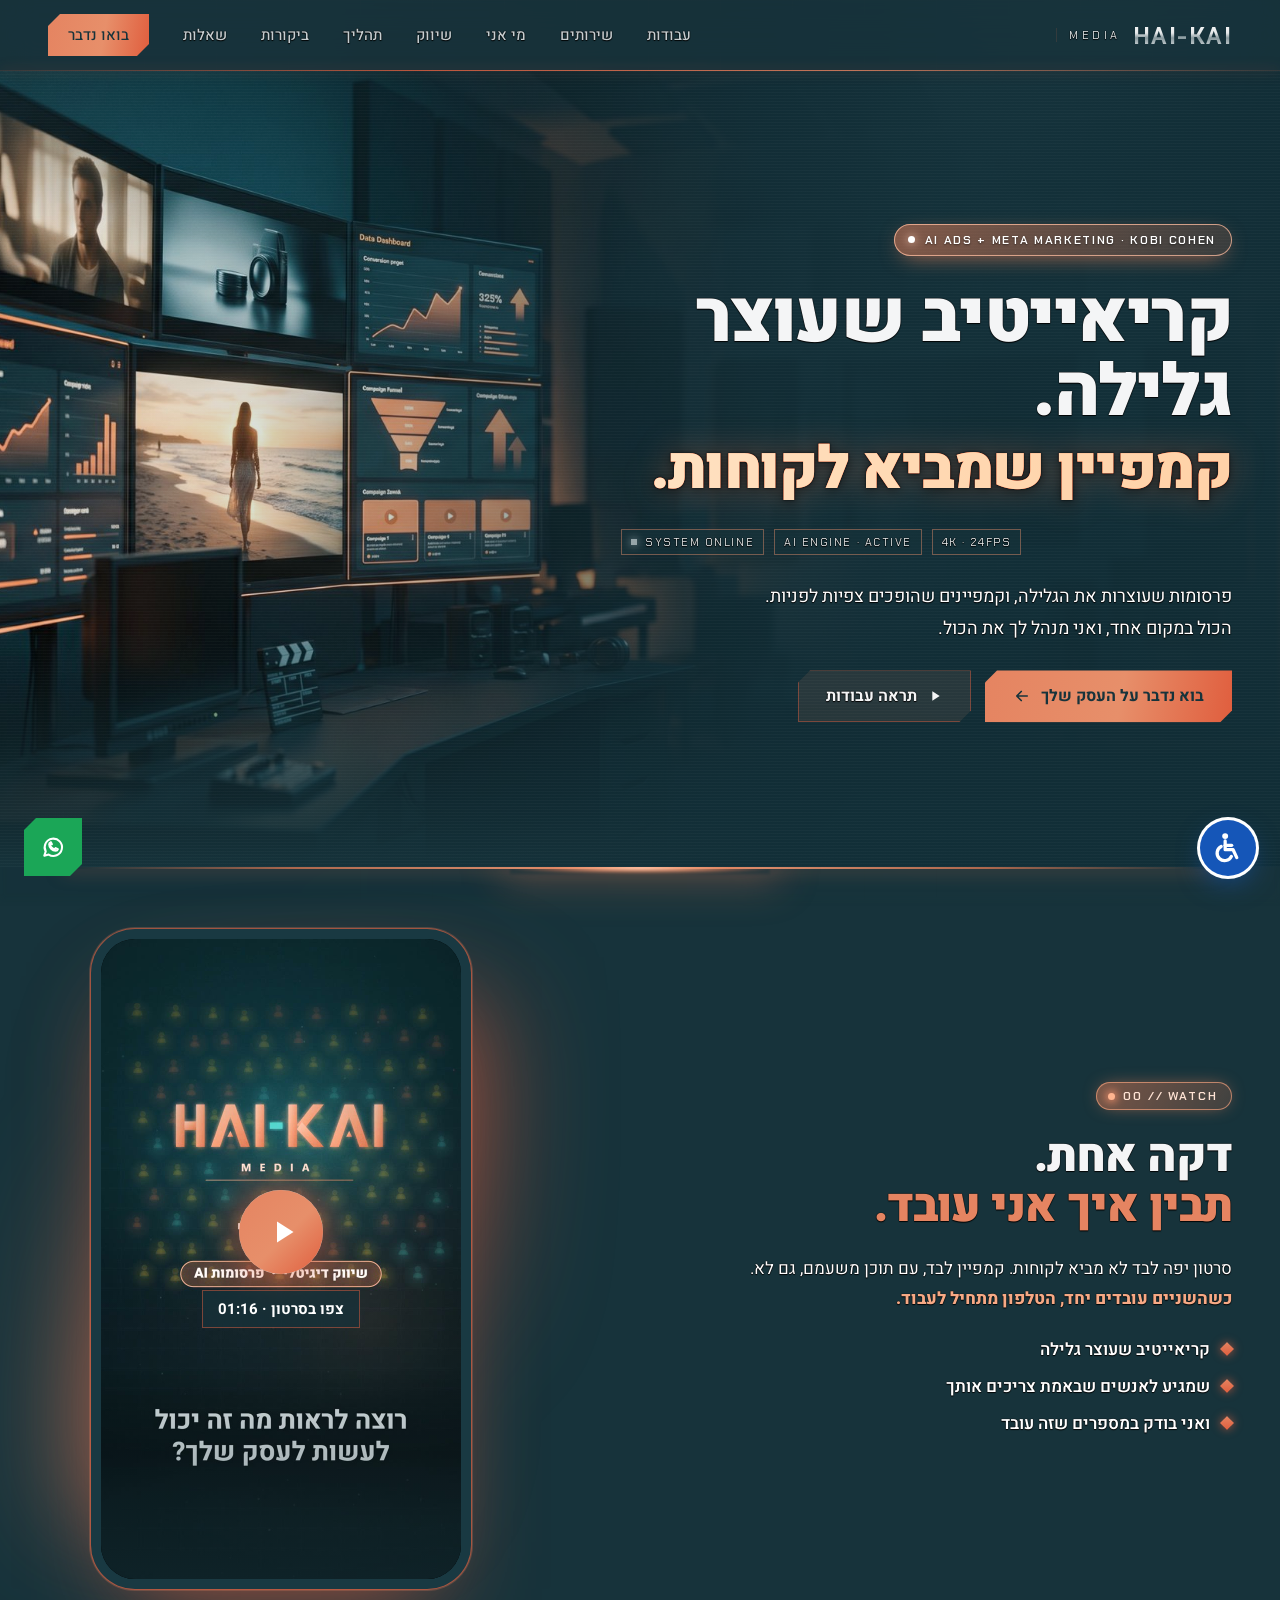
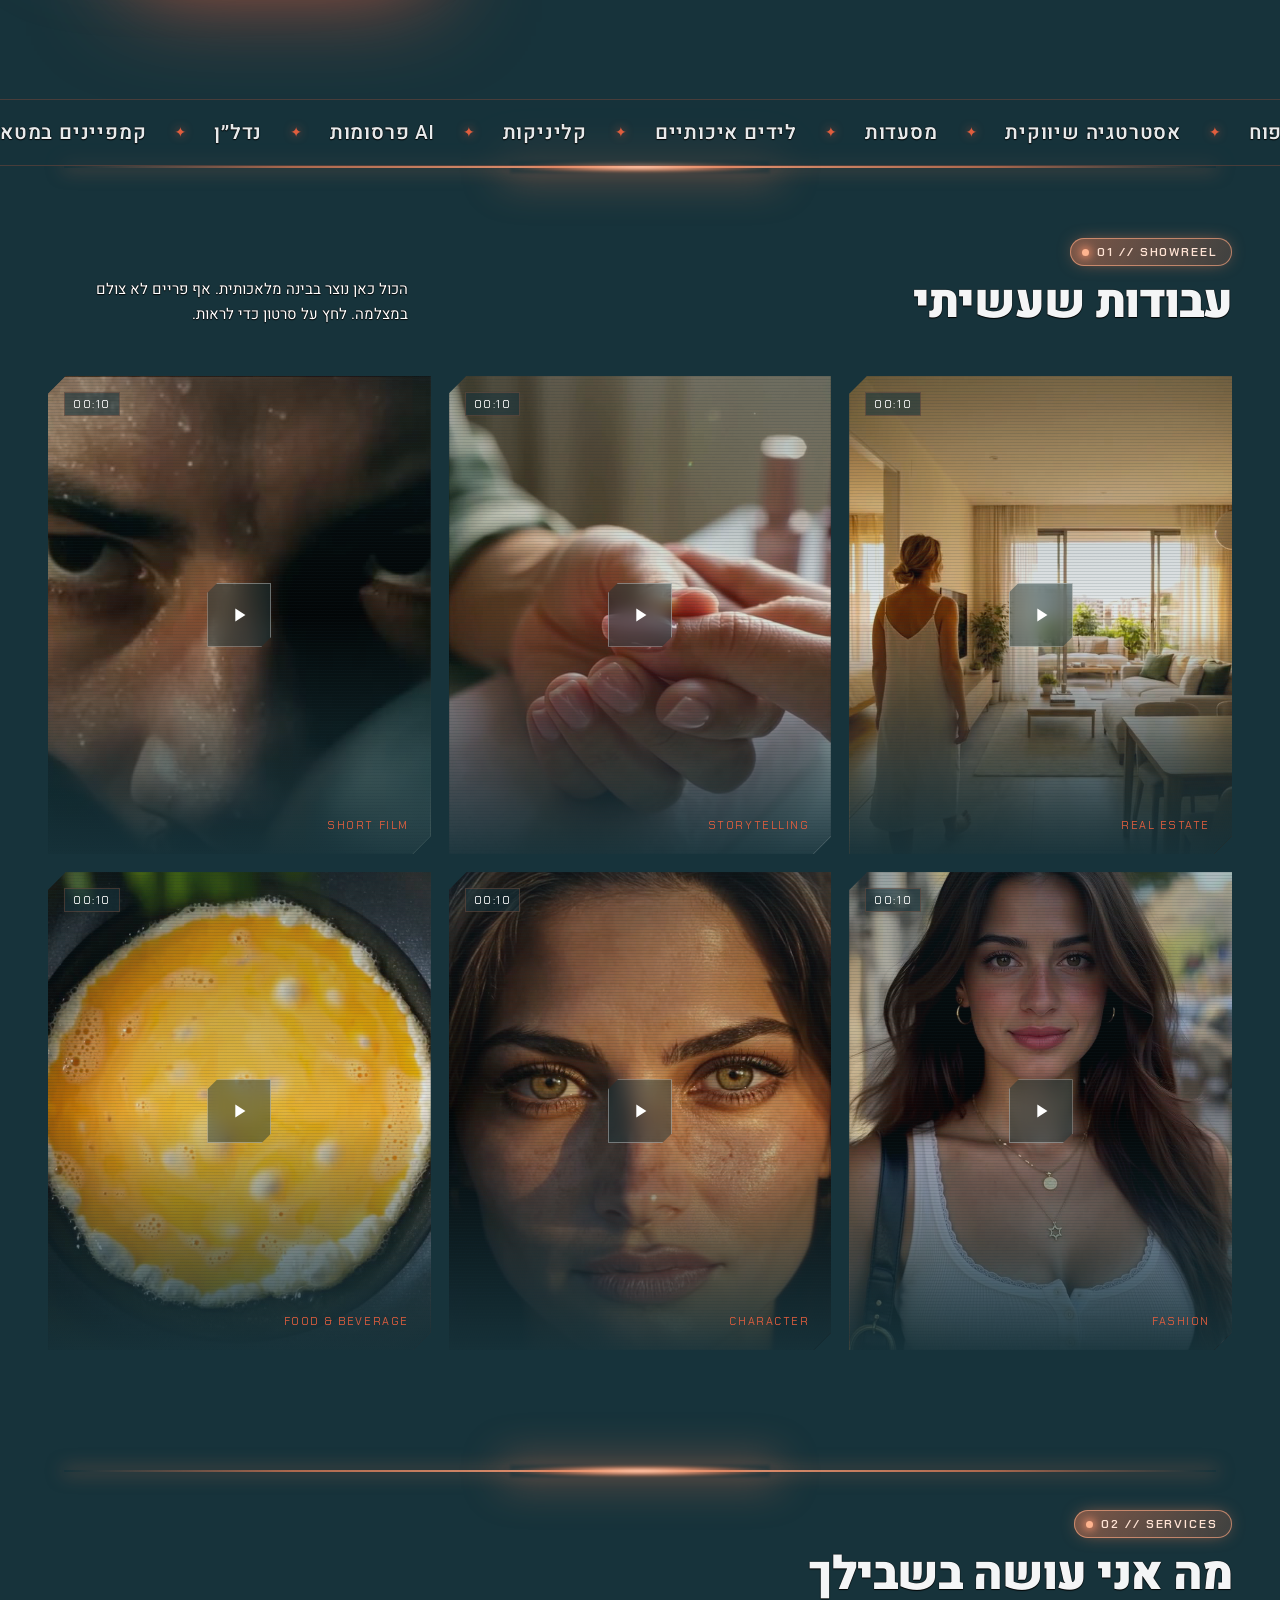
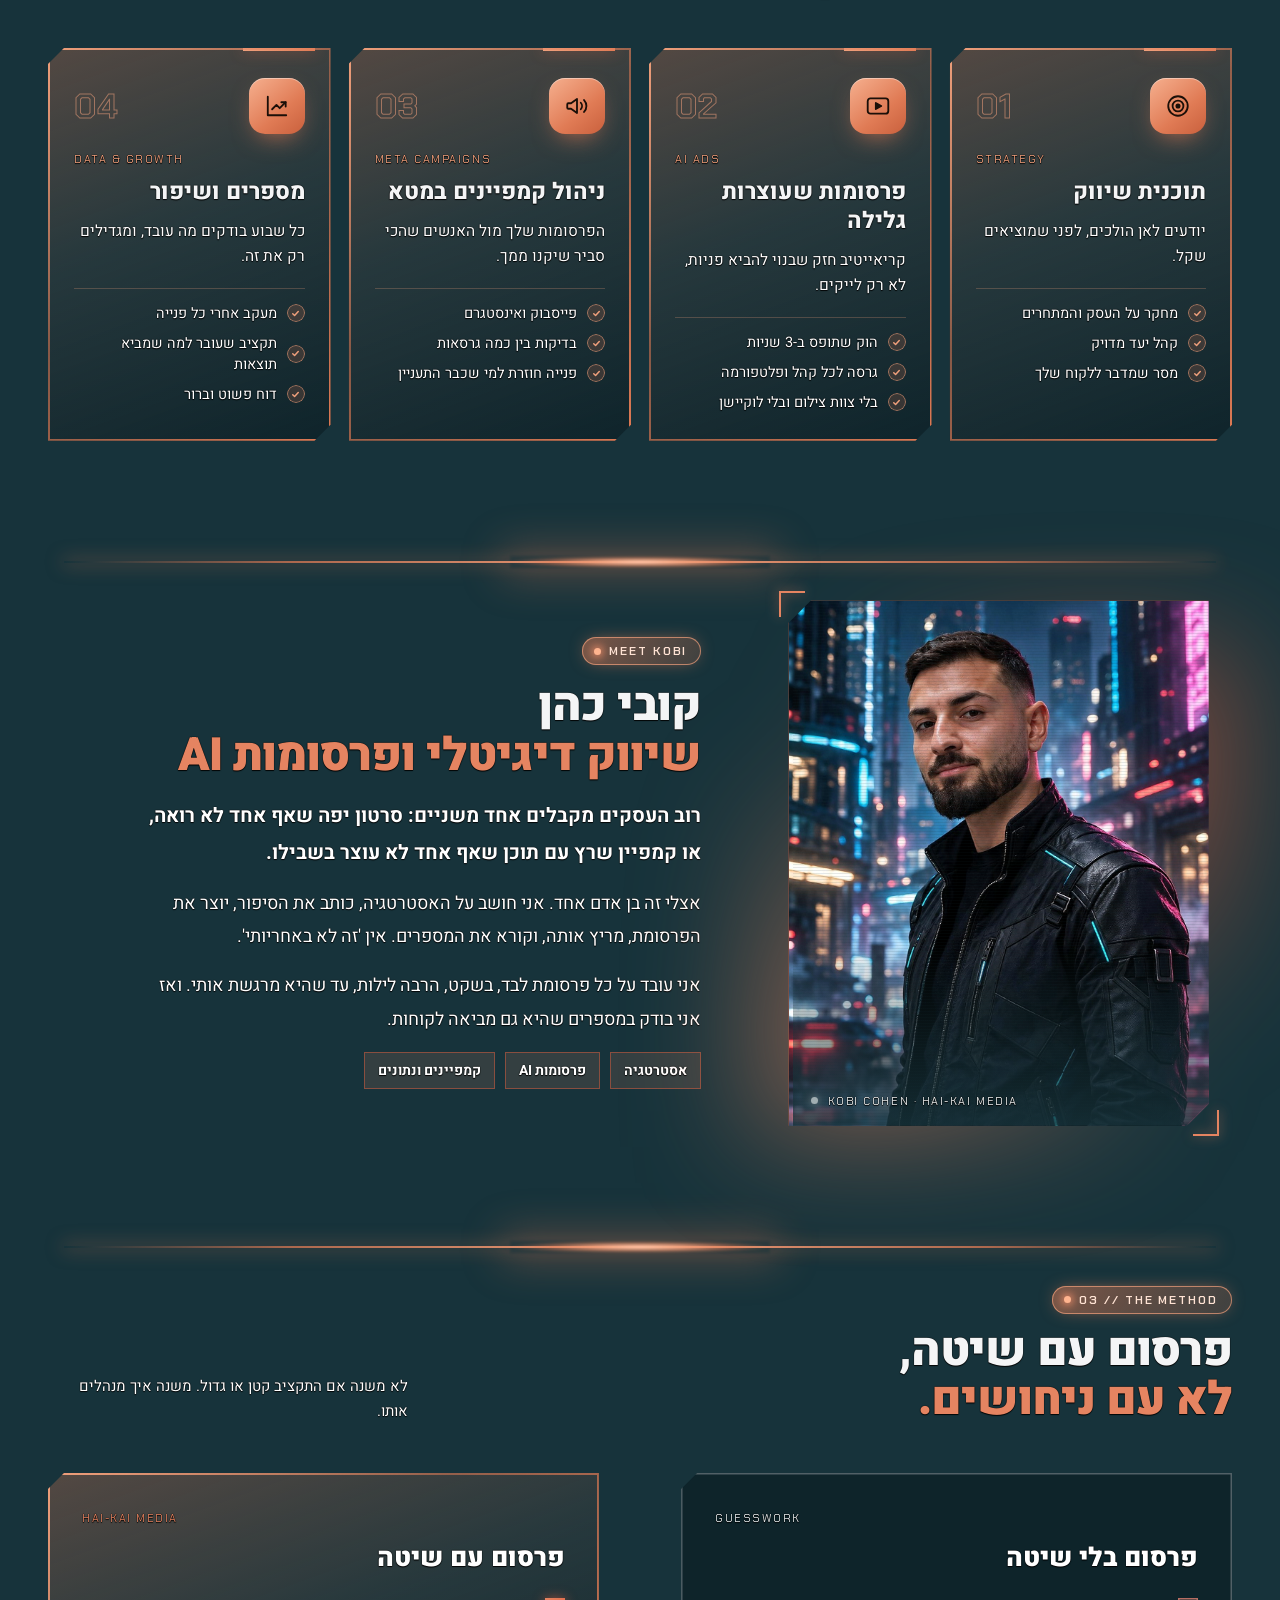
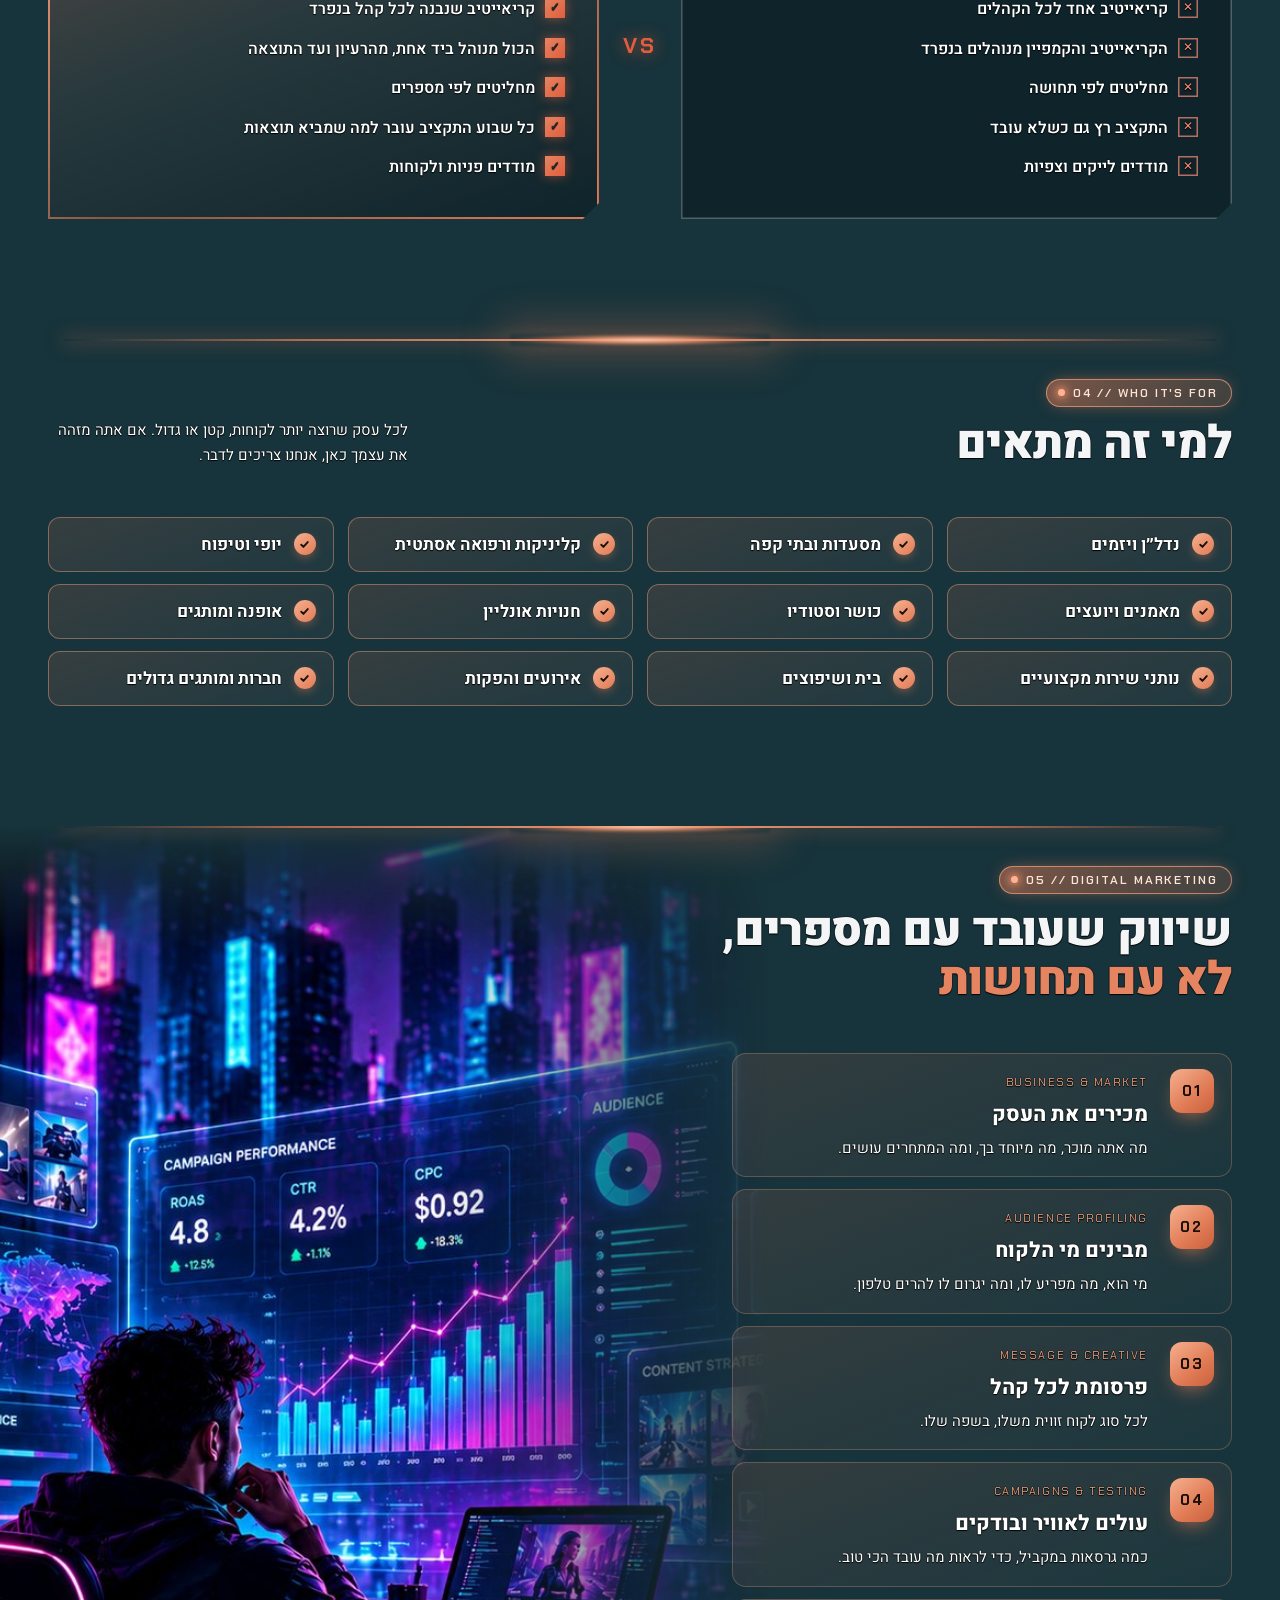
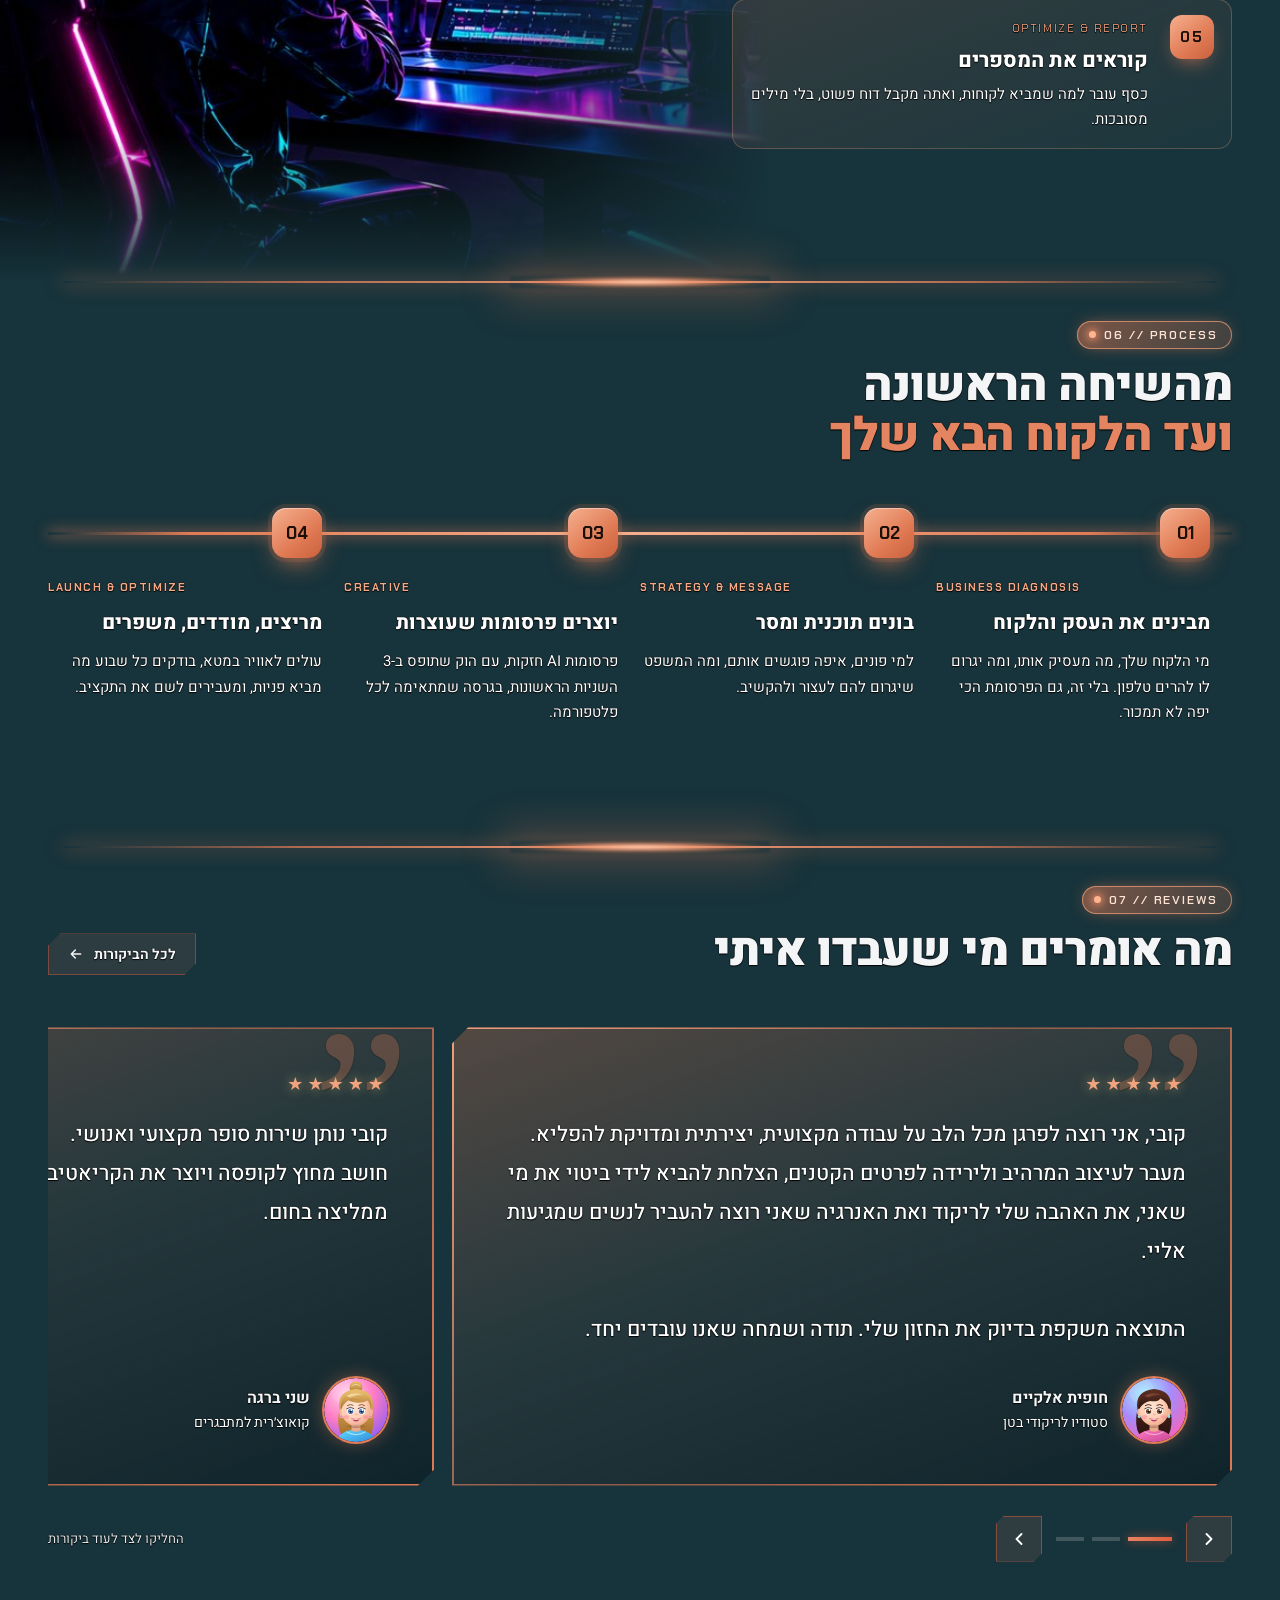
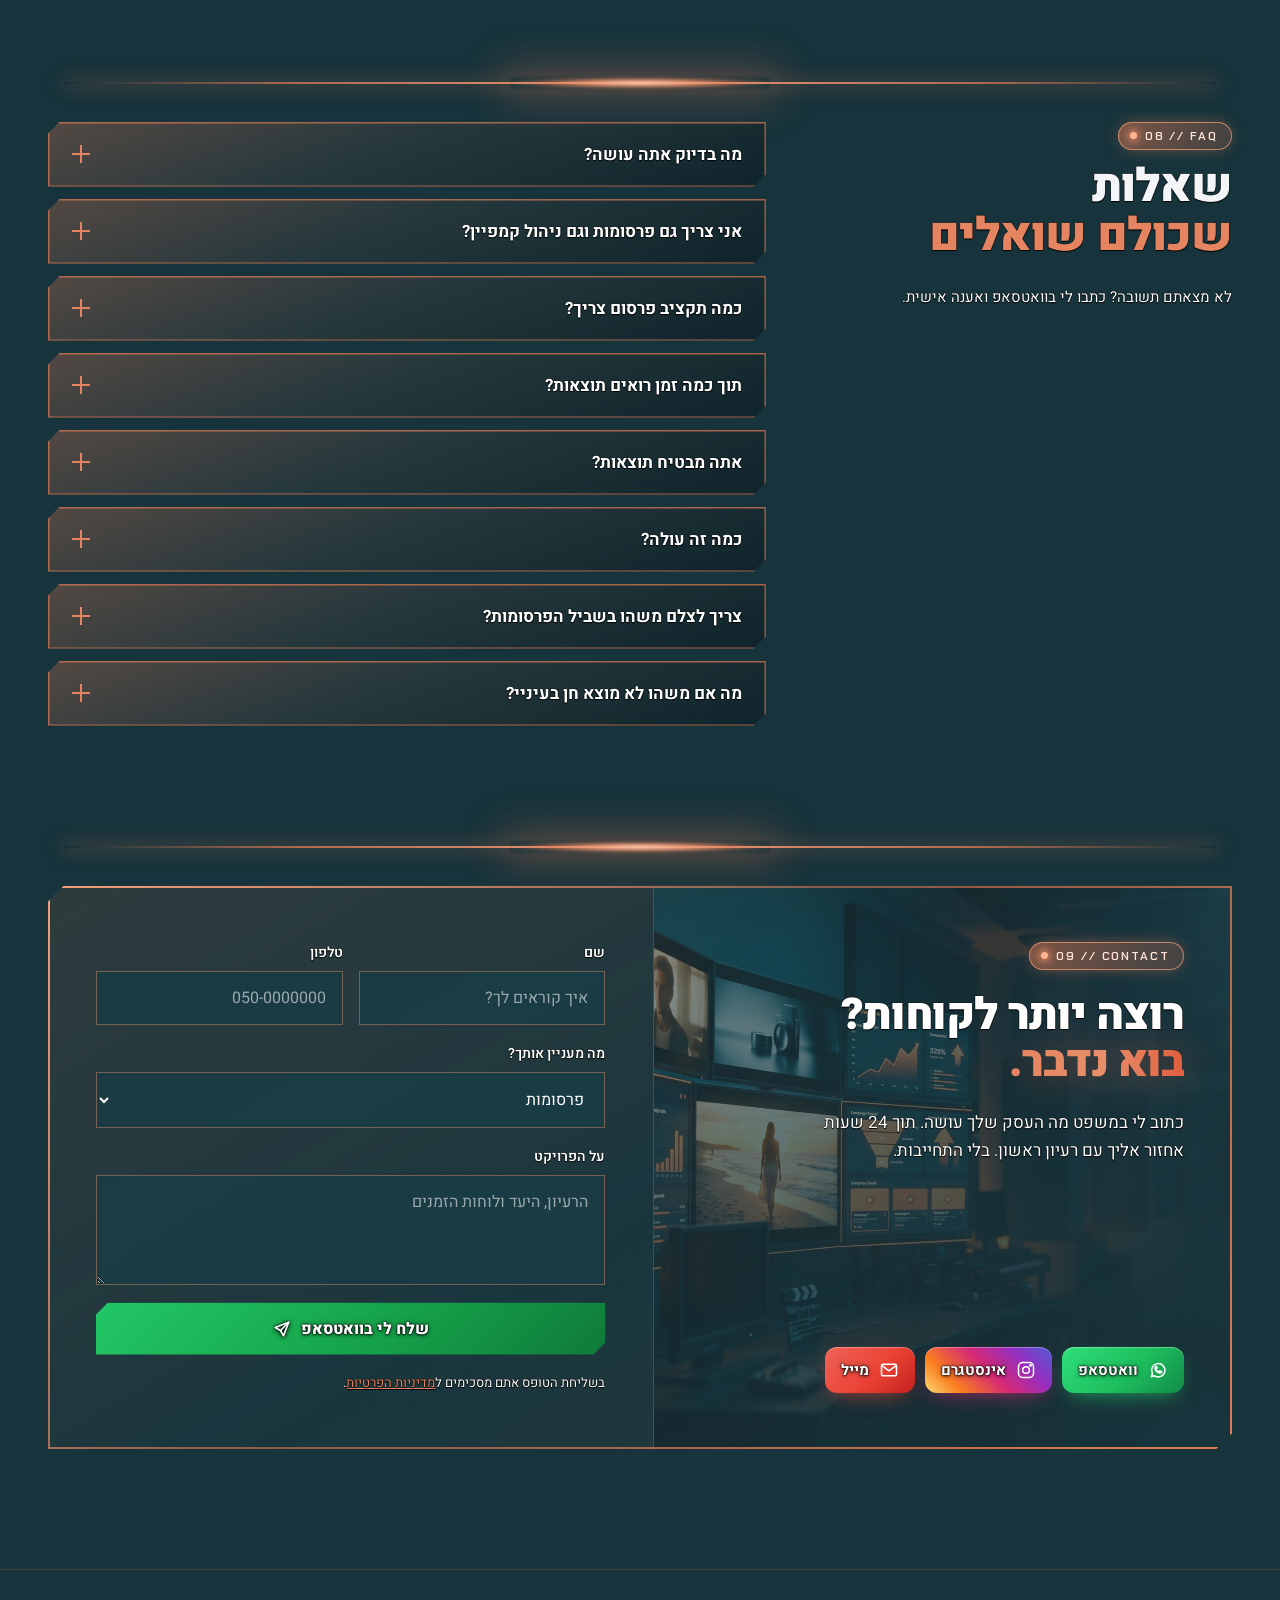
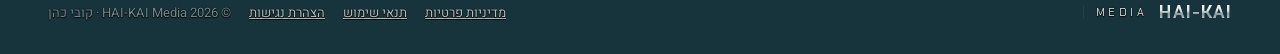
==== commit c9bc6ee7: "Crisp white text with thin black outline; clearer 'without method' card Co-Authored-By: Claude Opus " ====
--- a/index.html
+++ b/index.html
@@ -31,7 +31,7 @@
 <link rel="preconnect" href="https://fonts.googleapis.com">
 <link rel="preconnect" href="https://fonts.gstatic.com" crossorigin>
 <link href="https://fonts.googleapis.com/css2?family=Heebo:wght@300;400;500;700;800;900&family=Chakra+Petch:wght@400;500;600;700&display=swap" rel="stylesheet">
-<link rel="stylesheet" href="style.css?v=14">
+<link rel="stylesheet" href="style.css?v=15">
 <!-- Meta Pixel -->
 <script>
 !function(f,b,e,v,n,t,s){if(f.fbq)return;n=f.fbq=function(){n.callMethod?
--- a/style.css
+++ b/style.css
@@ -648,3 +648,11 @@
   #process .step h3{font-size:18px!important}
   #process .step p{font-size:14.5px!important;line-height:1.6}
 }
+/* ===== crisp white text + thin black outline everywhere (9.11) ===== */
+.kai{--mute:#e3eaec;text-shadow:0 0 1px #000,0 0 1px #000,0 1px 1px rgba(0,0,0,.9)}
+.kai p,.kai li,.kai blockquote,.kai summary,.kai .sec-note,.kai .q-role,.kai .h-sub,.kai .vs-col h3{color:#fff!important}
+.kai .h1,.kai .sec-title,.kai h2,.kai h3,.kai p,.kai li,.kai blockquote,.kai summary,.kai label,.kai .sec-note,.kai .q-role,.kai .h-sub,.kai .en{text-shadow:0 0 1px #000,0 0 1px #000,0 1px 1px rgba(0,0,0,.9)!important}
+/* "without method" card: clear and bold, so the difference reads */
+.vs-col li{font-weight:600}
+.vs-col.old{opacity:1!important;background:rgba(8,24,30,.55)!important;box-shadow:inset 0 0 0 1.5px rgba(255,255,255,.28)!important}
+.vs-col.old li::before{color:#ff8f7a!important;font-weight:800;box-shadow:inset 0 0 0 1.5px rgba(255,143,122,.7)!important}
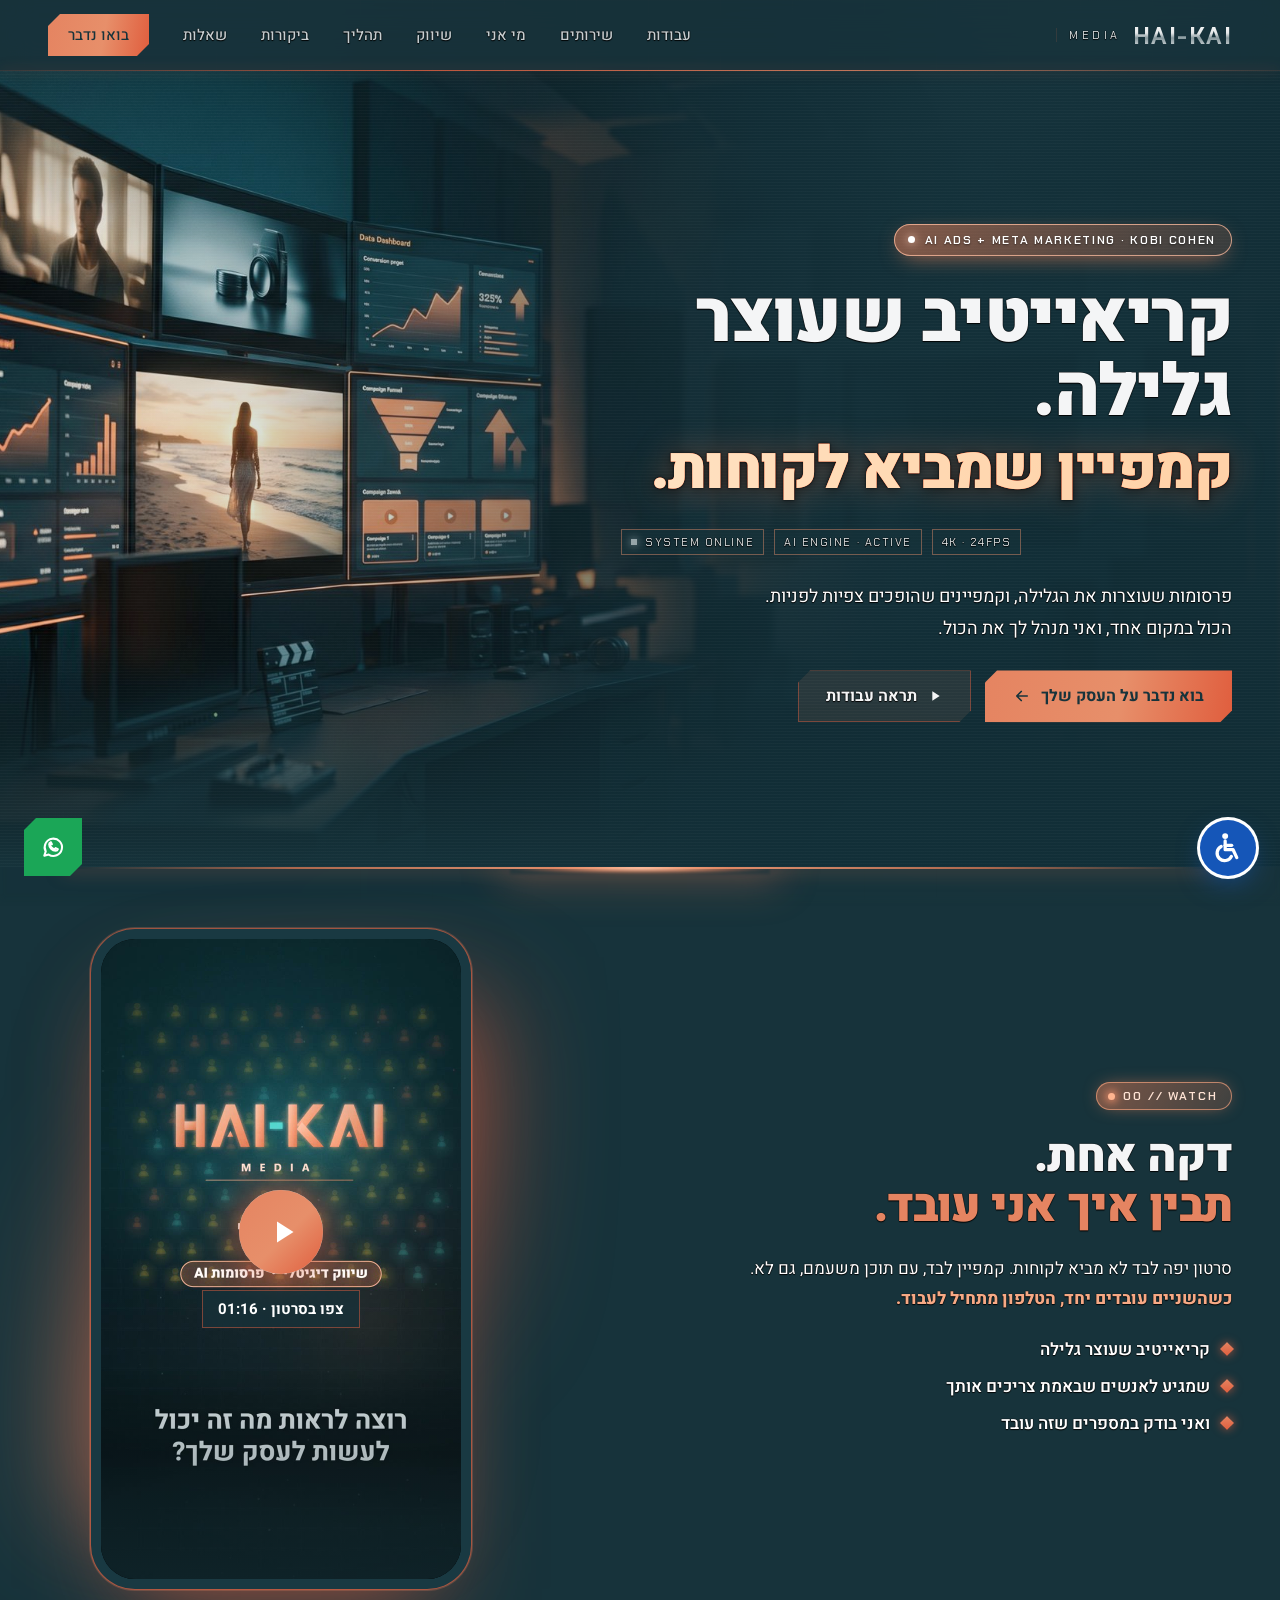
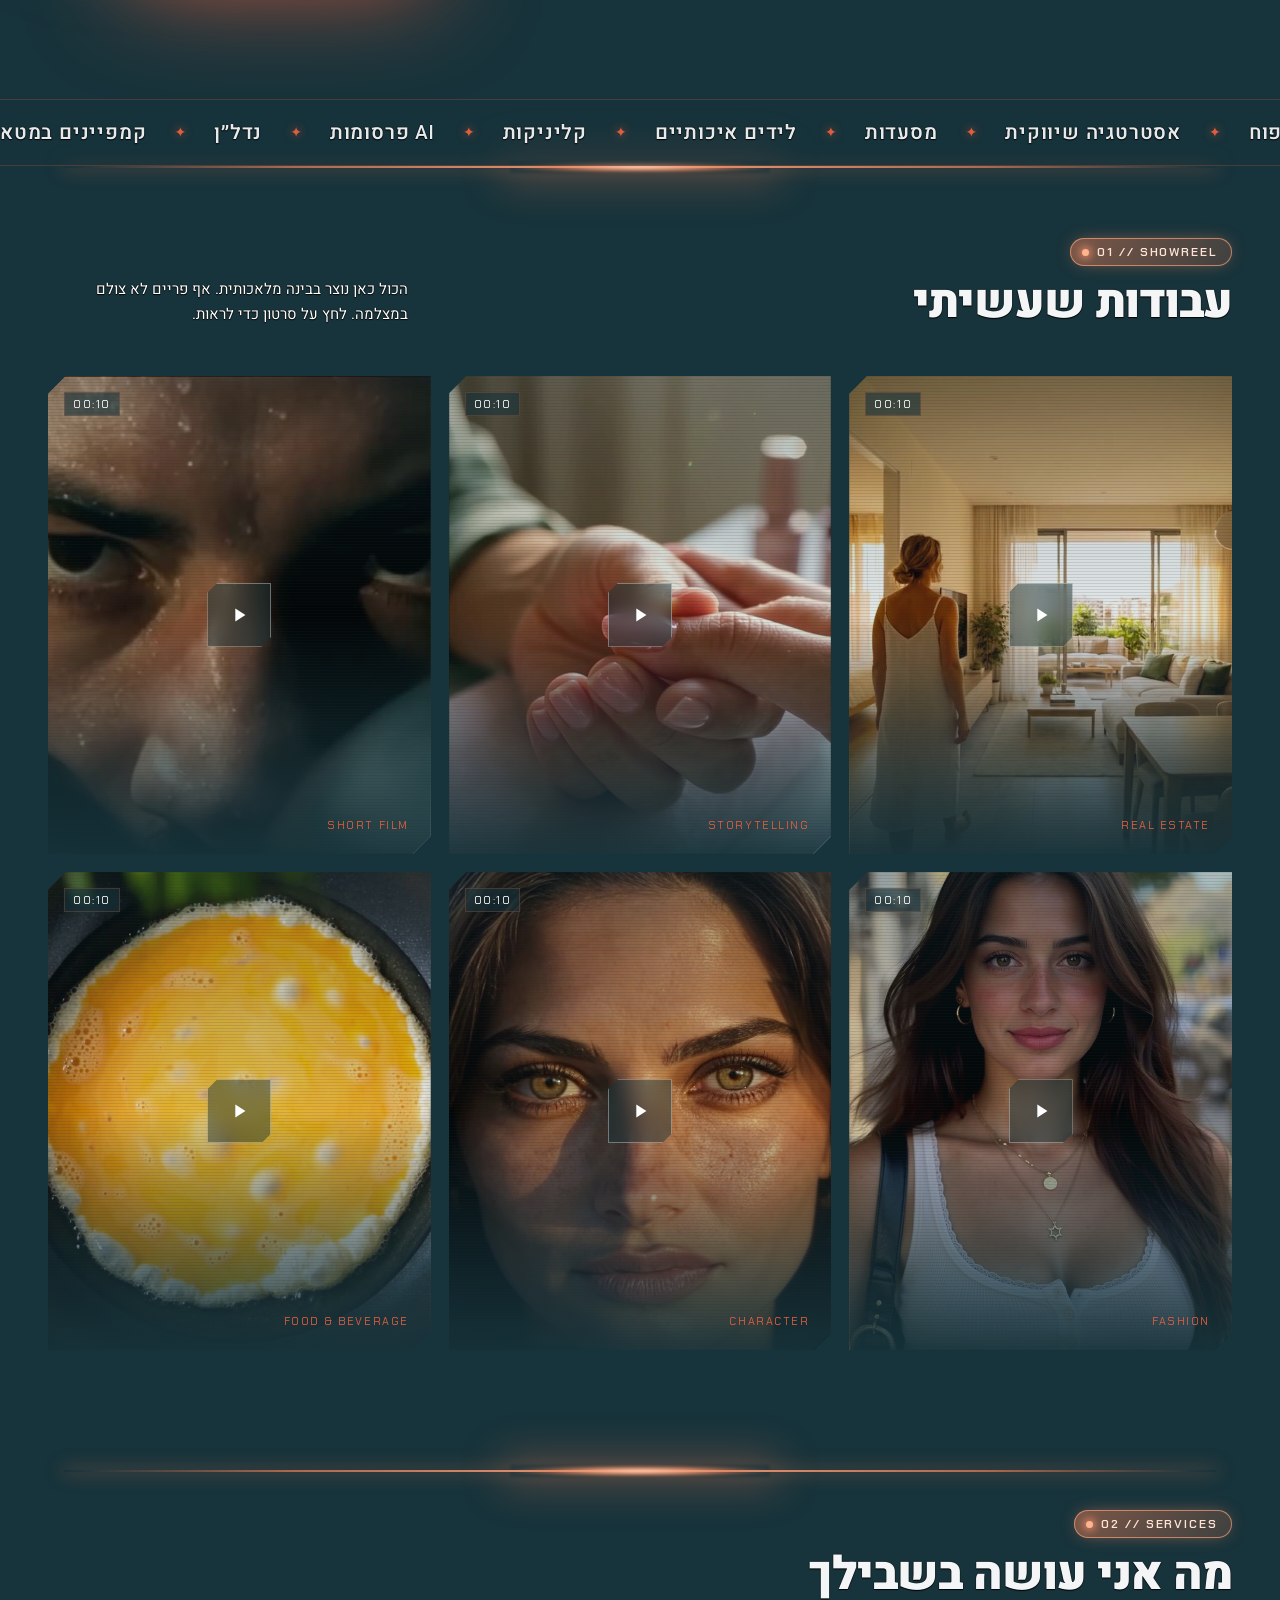
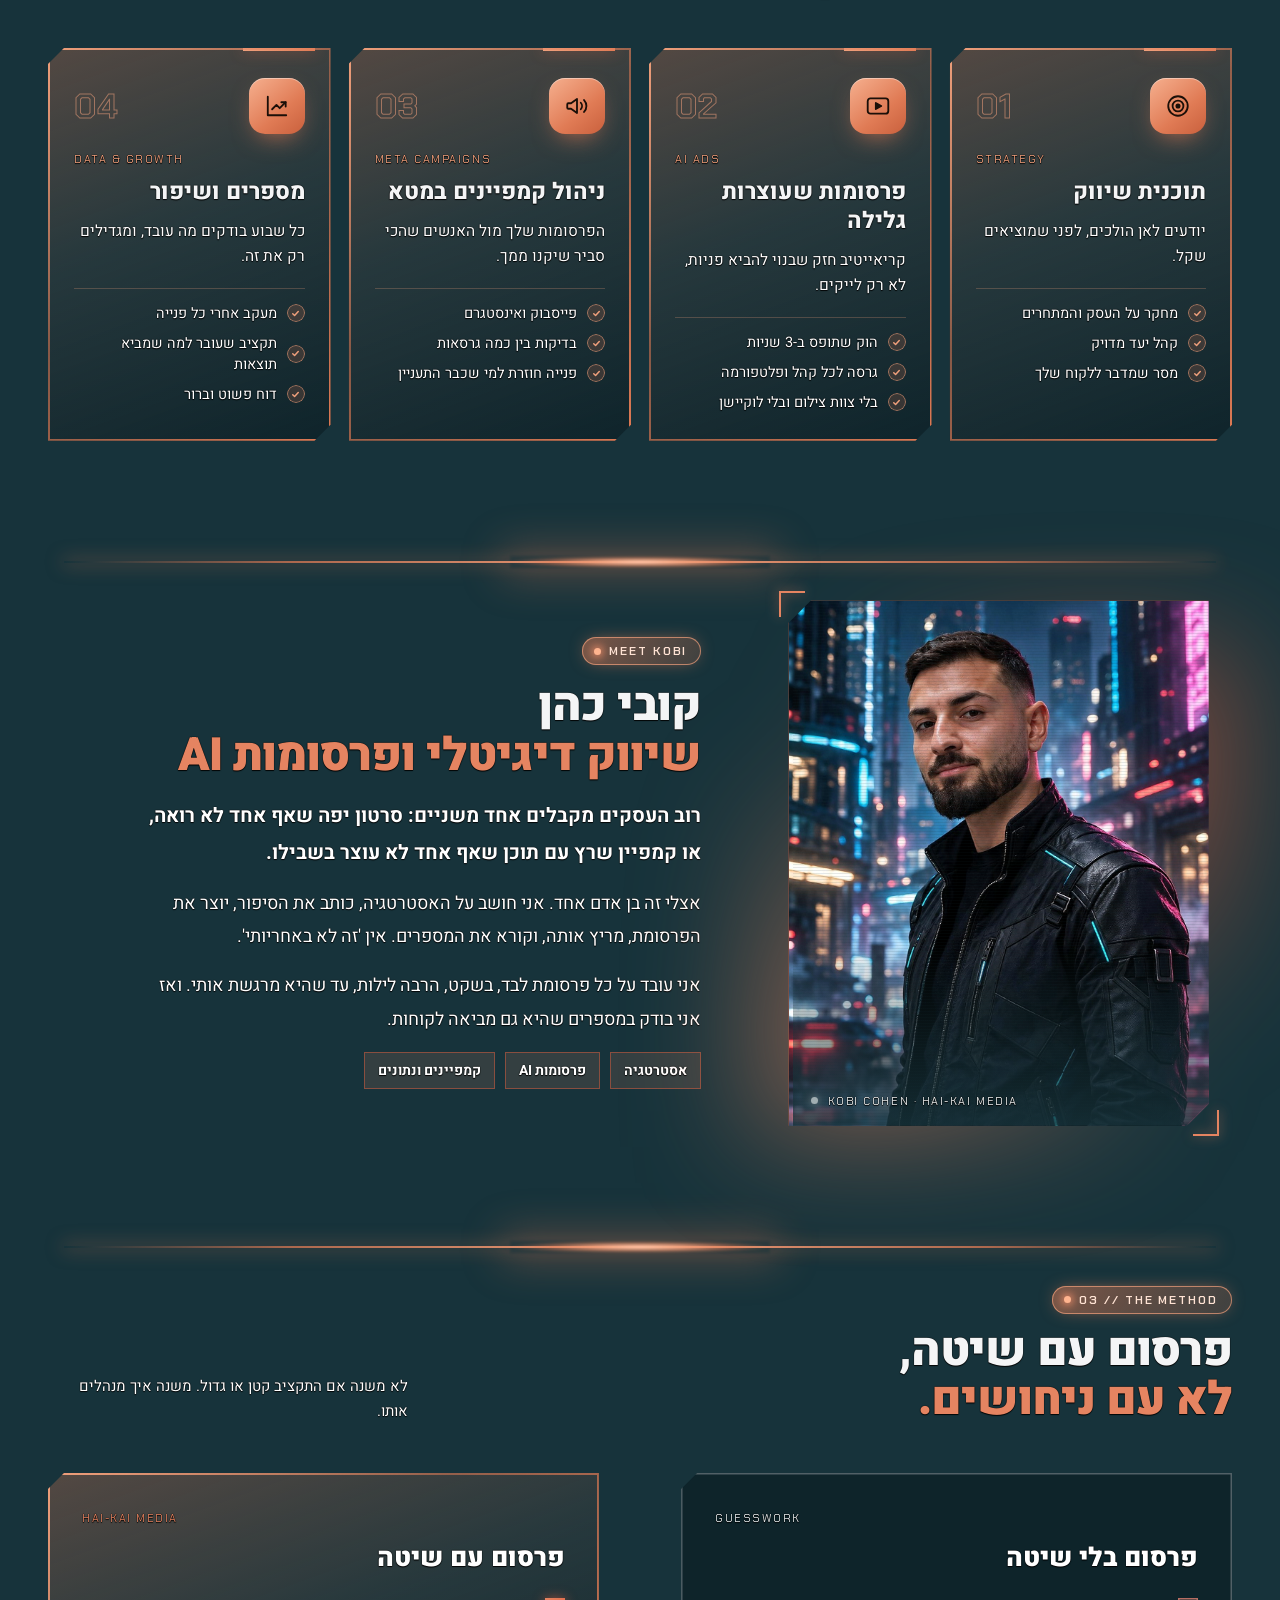
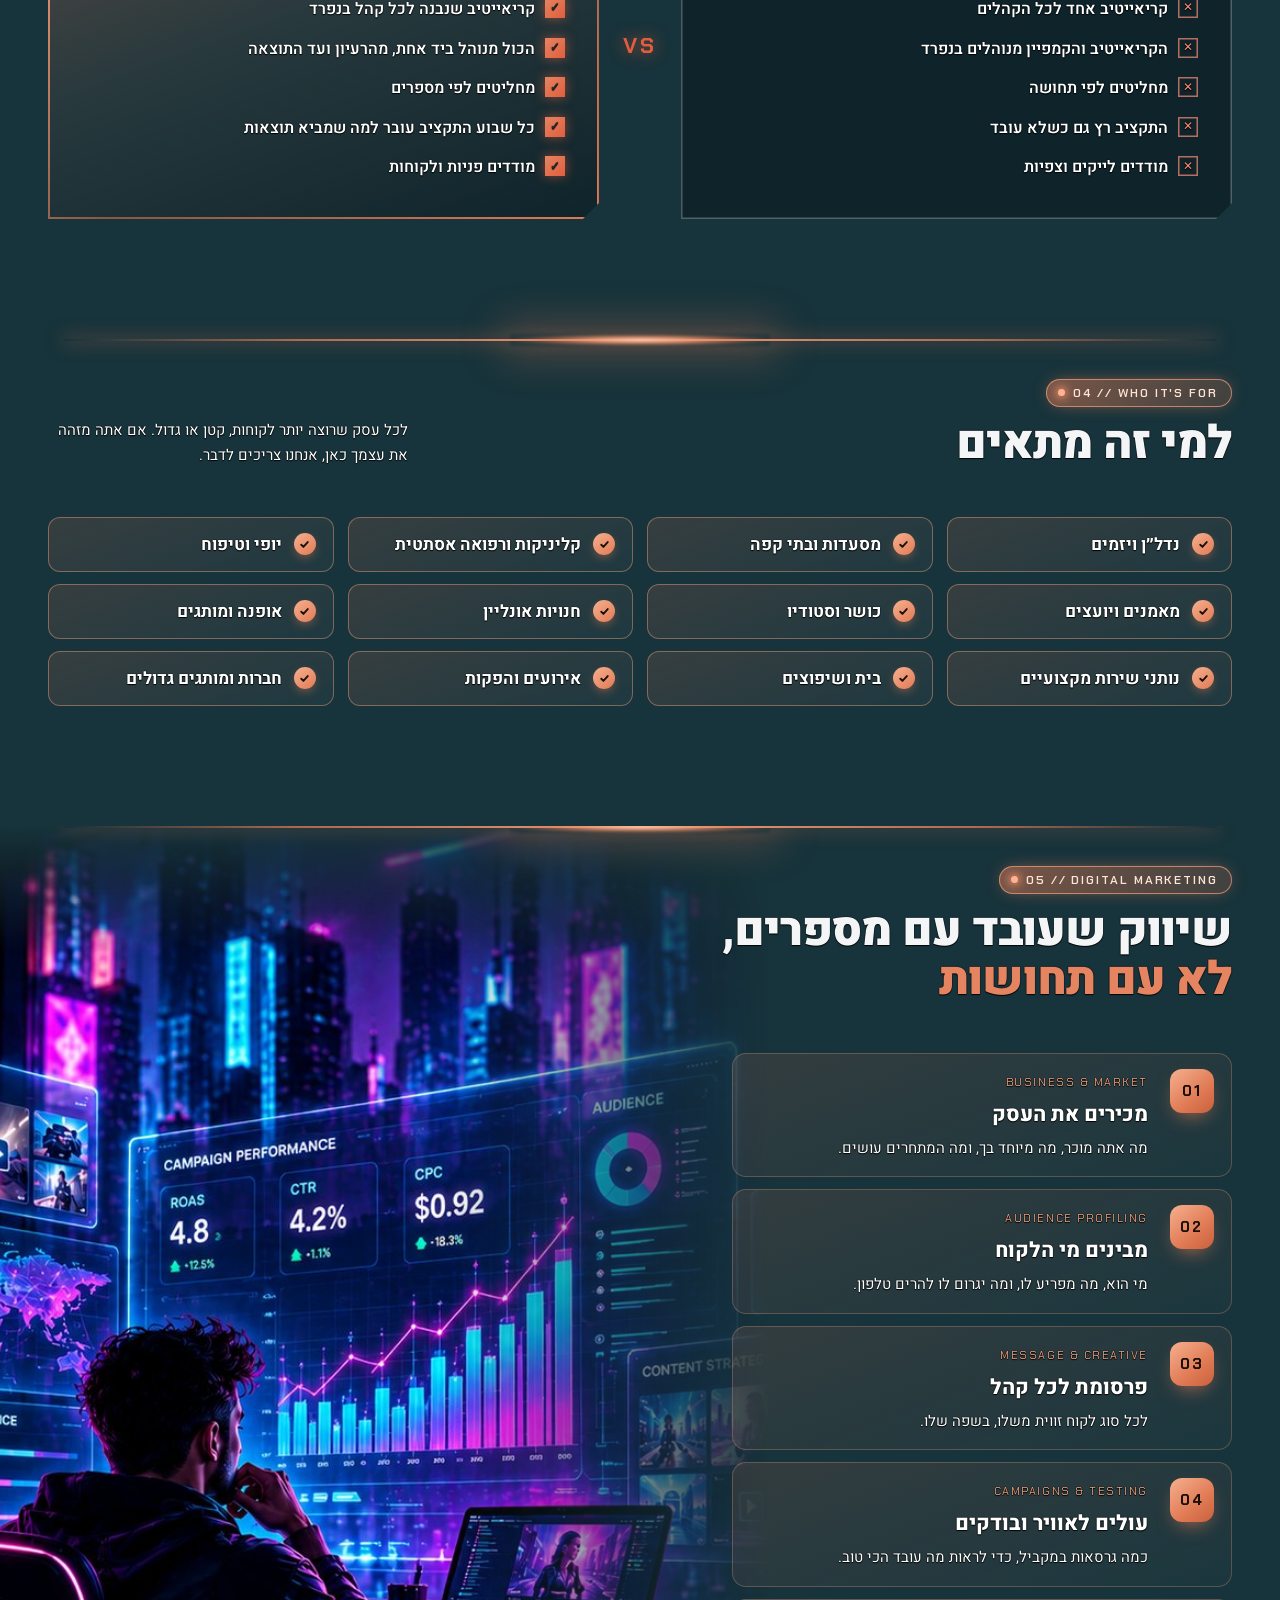
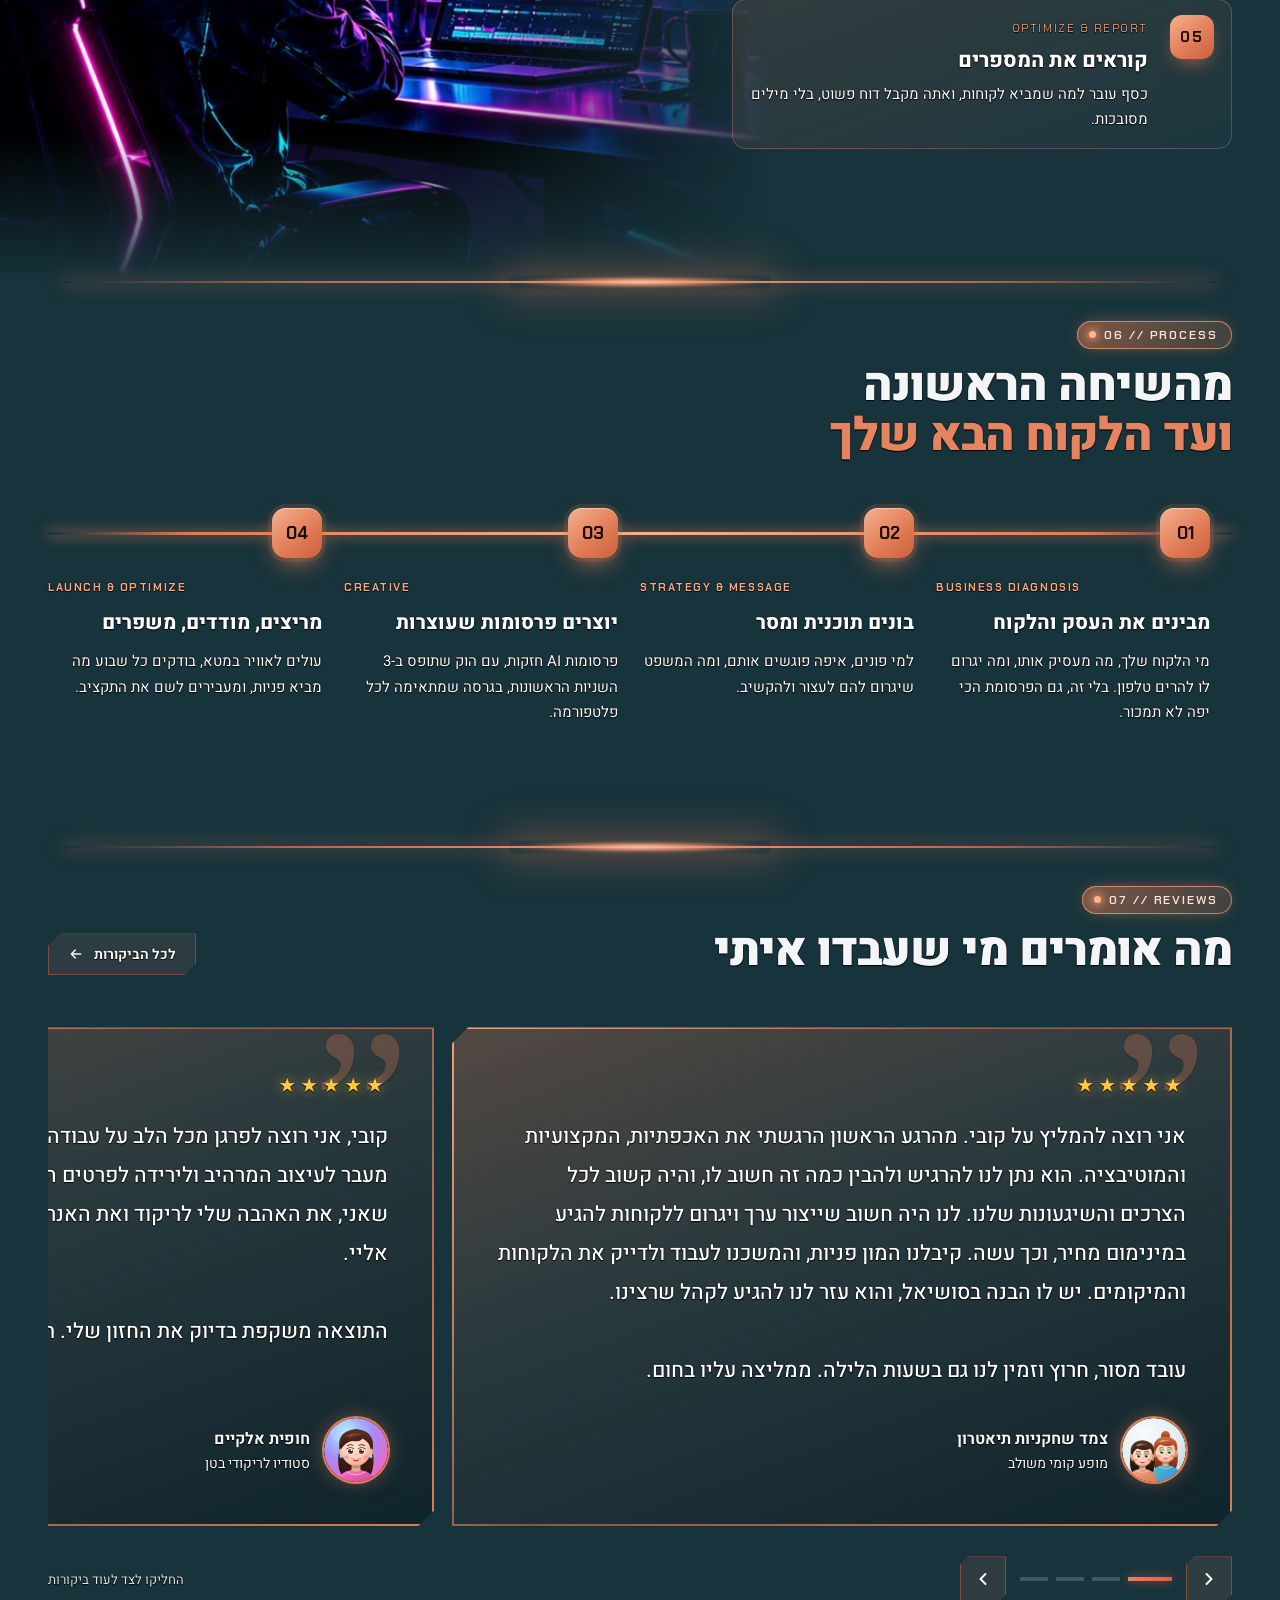
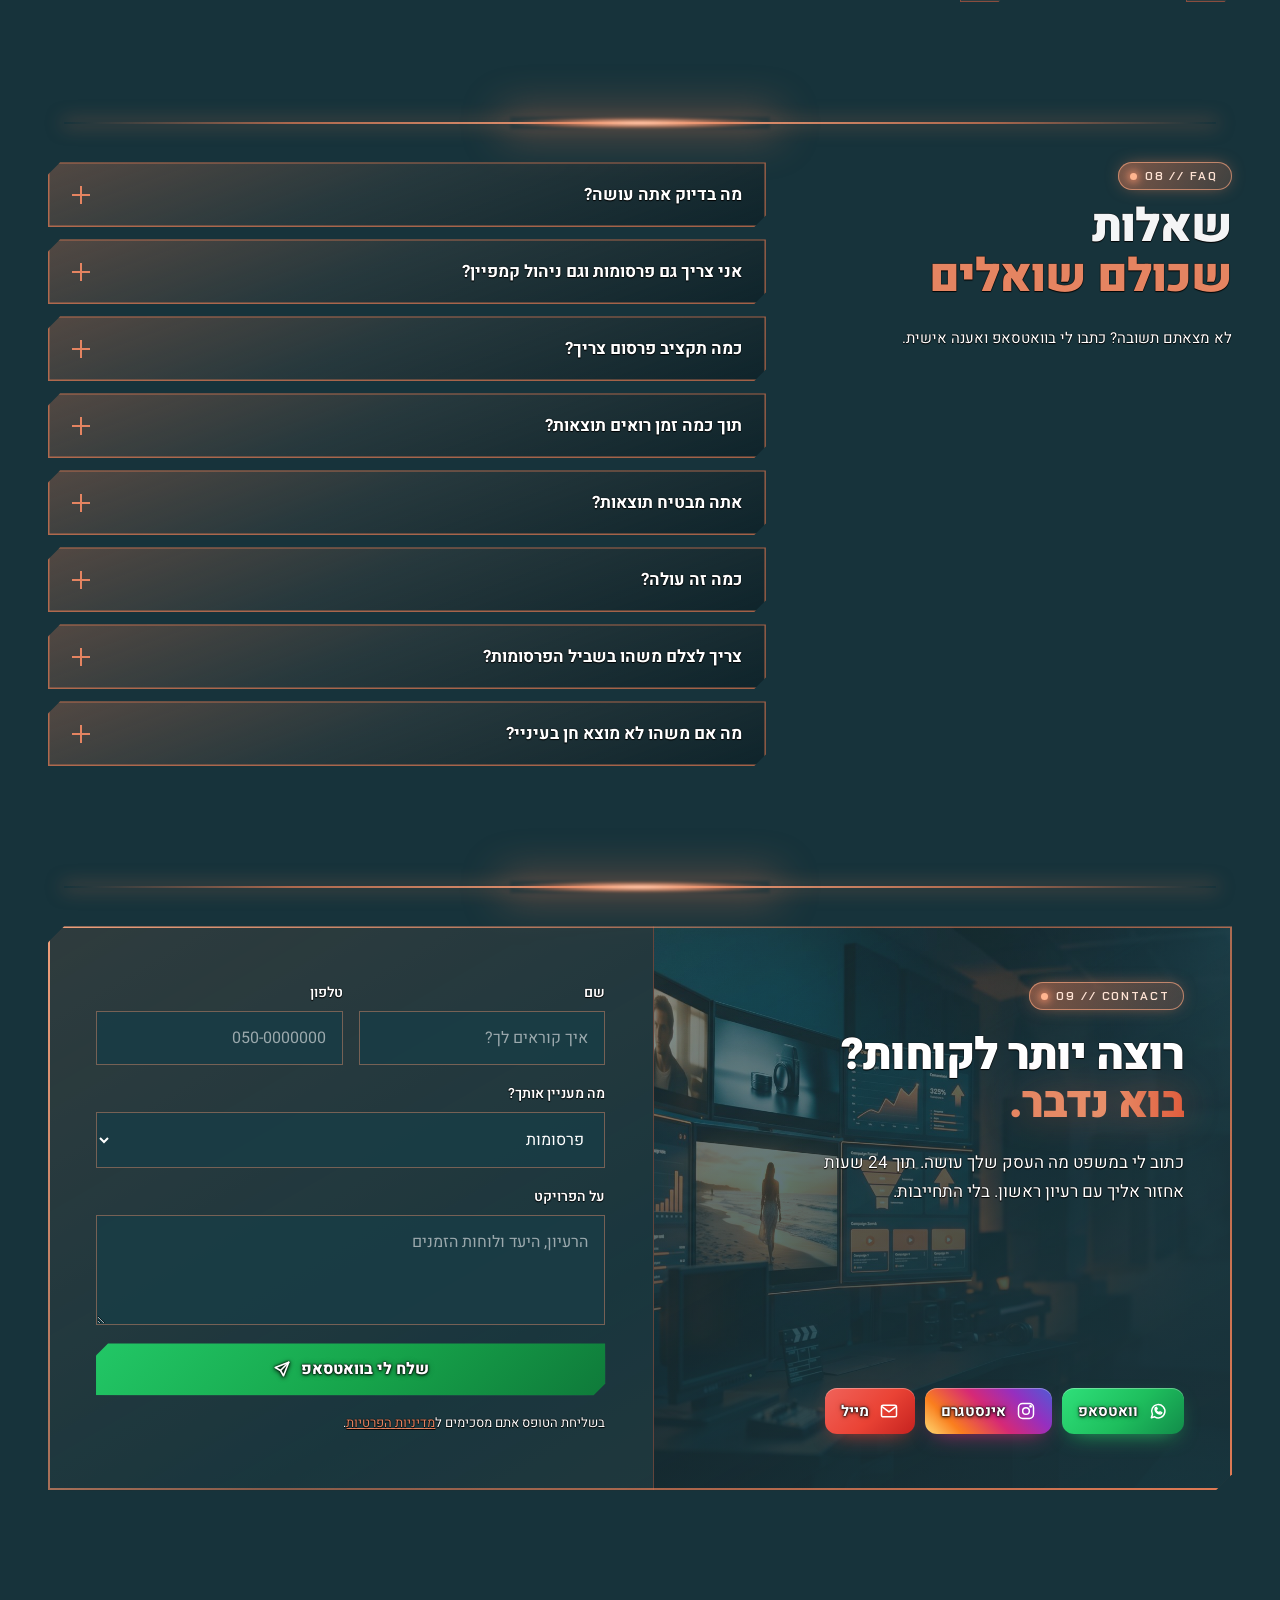
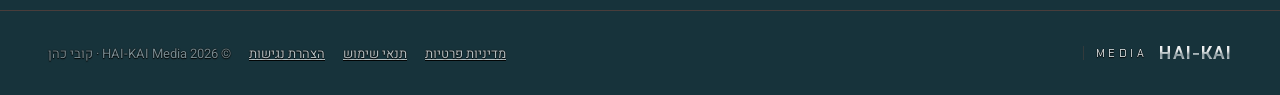
==== commit dd5ec62f: "New review from theatre duo with two-actress avatar; gold 5-star ratings Co-Authored-By: Claude Opus" ====
--- a/index.html
+++ b/index.html
@@ -31,7 +31,7 @@
 <link rel="preconnect" href="https://fonts.googleapis.com">
 <link rel="preconnect" href="https://fonts.gstatic.com" crossorigin>
 <link href="https://fonts.googleapis.com/css2?family=Heebo:wght@300;400;500;700;800;900&family=Chakra+Petch:wght@400;500;600;700&display=swap" rel="stylesheet">
-<link rel="stylesheet" href="style.css?v=15">
+<link rel="stylesheet" href="style.css?v=16">
 <!-- Meta Pixel -->
 <script>
 !function(f,b,e,v,n,t,s){if(f.fbq)return;n=f.fbq=function(){n.callMethod?
@@ -444,6 +444,12 @@
     <div class="rc rv">
       <div class="rc-track" tabindex="0" aria-label="ביקורות לקוחות – החליקו לצד לעוד">
         <figure class="panel quote rc-slide" aria-roledescription="slide">
+        <span class="q-mark" aria-hidden="true">”</span>
+        <div class="stars" aria-label="5 כוכבים">★★★★★</div>
+        <blockquote>אני רוצה להמליץ על קובי. מהרגע הראשון הרגשתי את האכפתיות, המקצועיות והמוטיבציה. הוא נתן לנו להרגיש ולהבין כמה זה חשוב לו, והיה קשוב לכל הצרכים והשיגעונות שלנו. לנו היה חשוב שייצור ערך ויגרום ללקוחות להגיע במינימום מחיר, וכך עשה. קיבלנו המון פניות, והמשכנו לעבוד ולדייק את הלקוחות והמיקומים. יש לו הבנה בסושיאל, והוא עזר לנו להגיע לקהל שרצינו.<br><br>עובד מסור, חרוץ וזמין לנו גם בשעות הלילה. ממליצה עליו בחום.</blockquote>
+        <figcaption><img class="q-av-img" src="assets/avatar-duo.svg?v=1" alt="" width="56" height="56"><span><b>צמד שחקניות תיאטרון</b><span class="q-role">מופע קומי משולב</span></span></figcaption>
+      </figure>
+        <figure class="panel quote rc-slide" aria-roledescription="slide">
       <span class="q-mark" aria-hidden="true">”</span>
       <div class="stars" aria-label="5 כוכבים">★★★★★</div>
       <blockquote>קובי, אני רוצה לפרגן מכל הלב על עבודה מקצועית, יצירתית ומדויקת להפליא. מעבר לעיצוב המרהיב ולירידה לפרטים הקטנים, הצלחת להביא לידי ביטוי את מי שאני, את האהבה שלי לריקוד ואת האנרגיה שאני רוצה להעביר לנשים שמגיעות אליי.<br><br>התוצאה משקפת בדיוק את החזון שלי. תודה ושמחה שאנו עובדים יחד.</blockquote>
--- a/style.css
+++ b/style.css
@@ -656,3 +656,5 @@
 .vs-col li{font-weight:600}
 .vs-col.old{opacity:1!important;background:rgba(8,24,30,.55)!important;box-shadow:inset 0 0 0 1.5px rgba(255,255,255,.28)!important}
 .vs-col.old li::before{color:#ff8f7a!important;font-weight:800;box-shadow:inset 0 0 0 1.5px rgba(255,143,122,.7)!important}
+/* gold 5-star rating (9.11) */
+.kai .stars{color:#ffc93c!important;letter-spacing:4px;font-size:20px;text-shadow:0 0 1px #000,0 1px 1px rgba(0,0,0,.85),0 0 12px rgba(255,201,60,.6)!important}
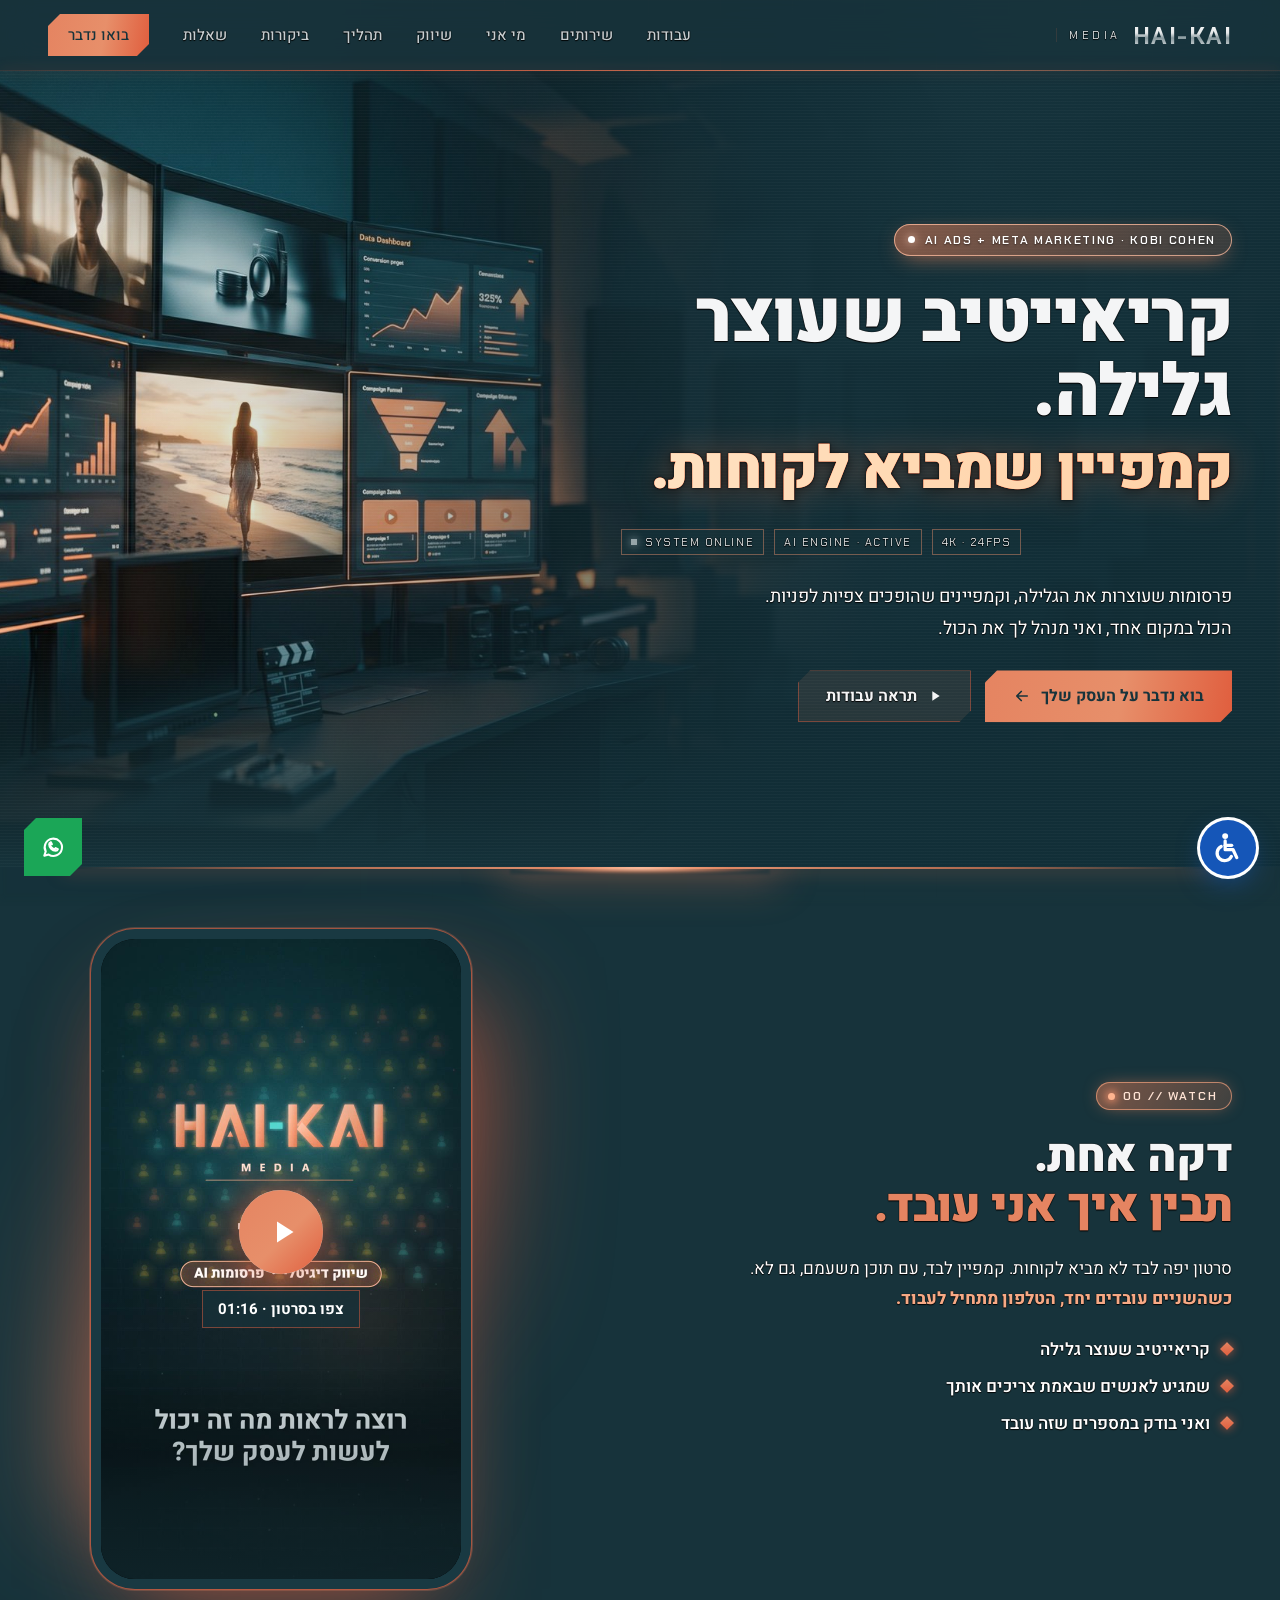
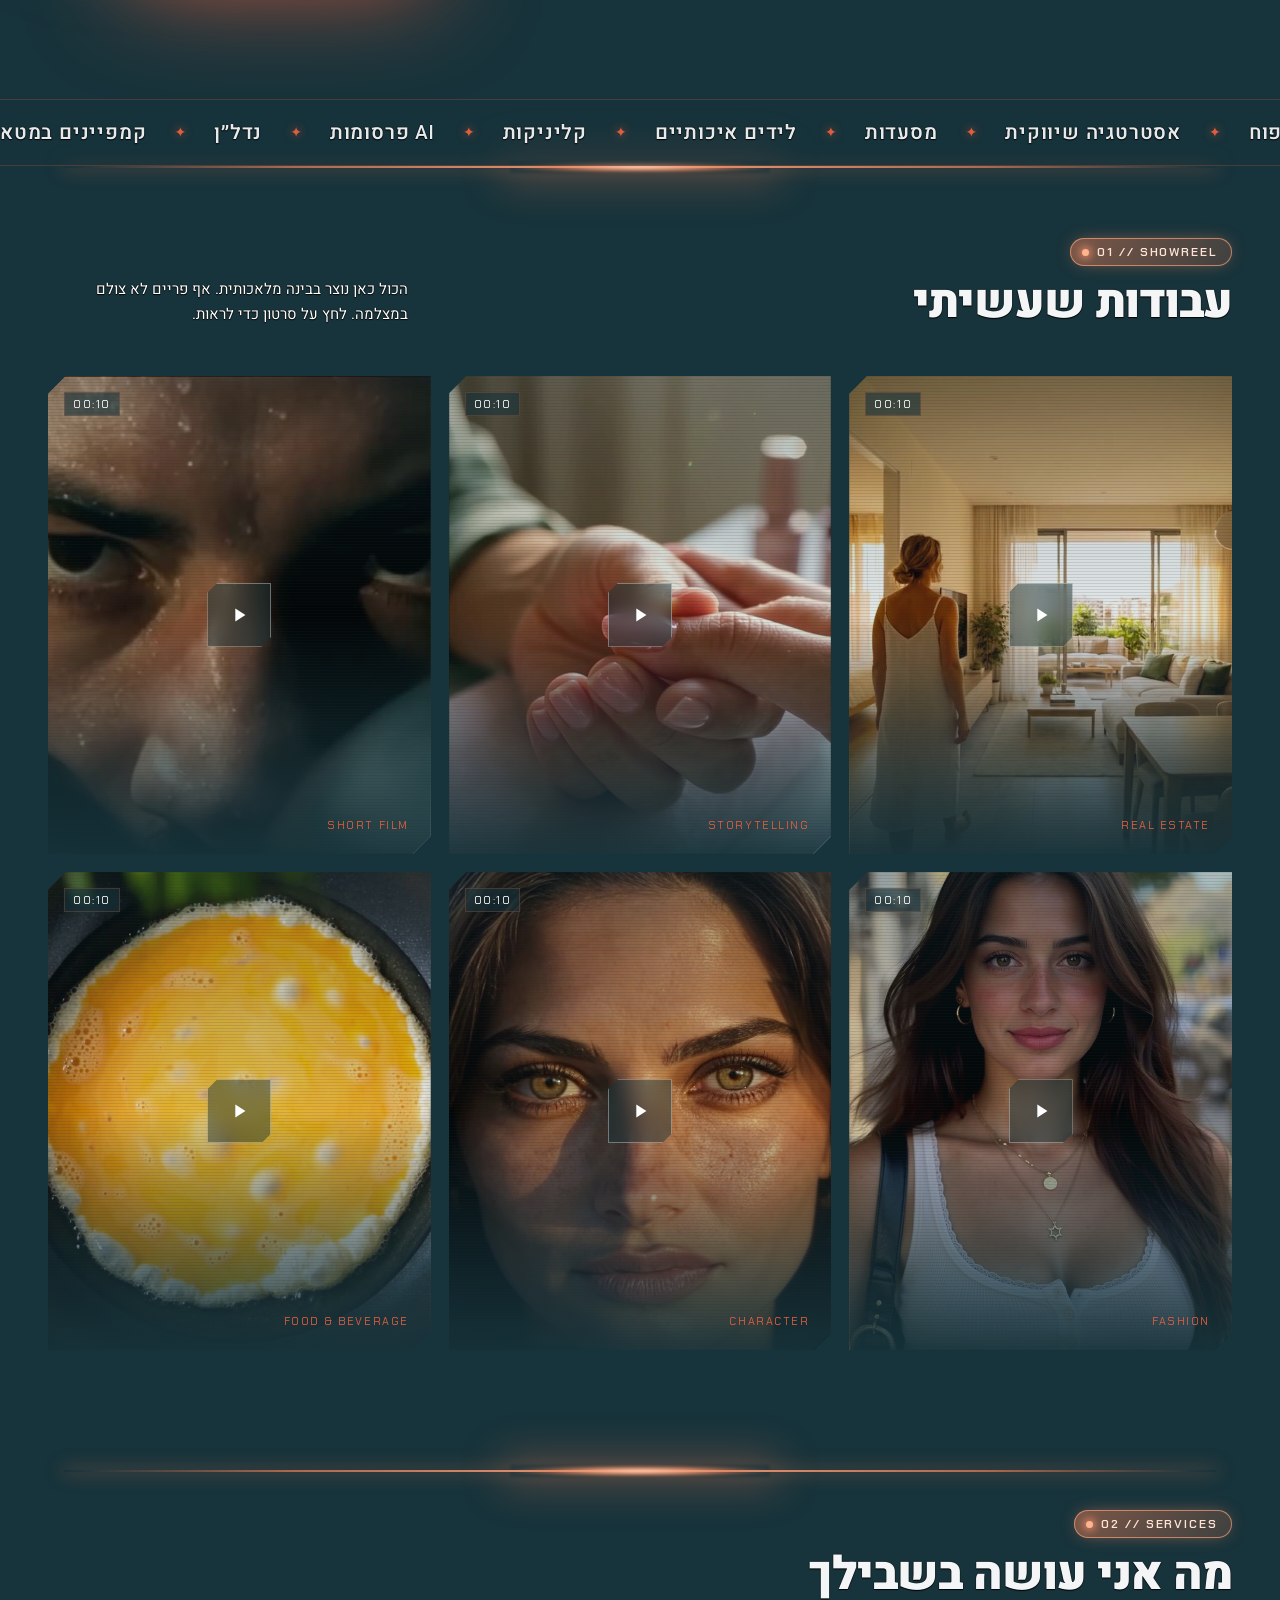
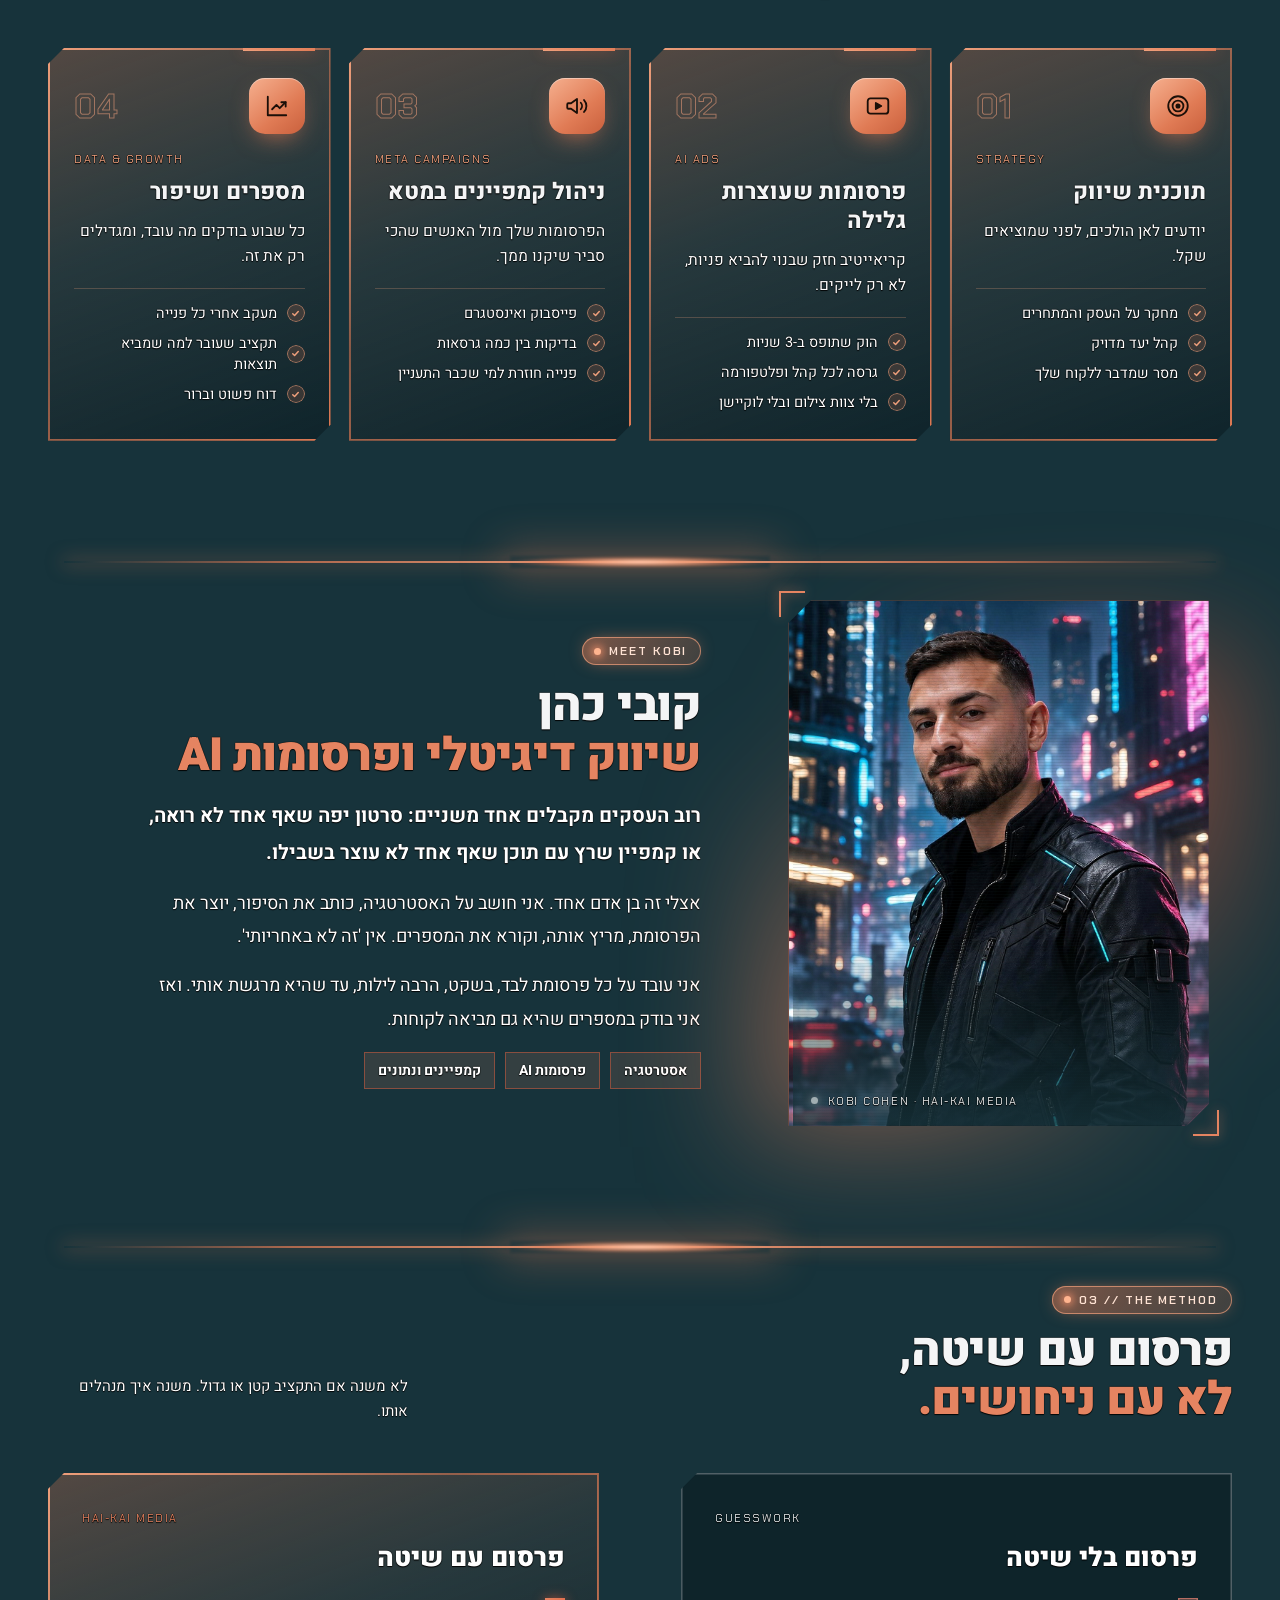
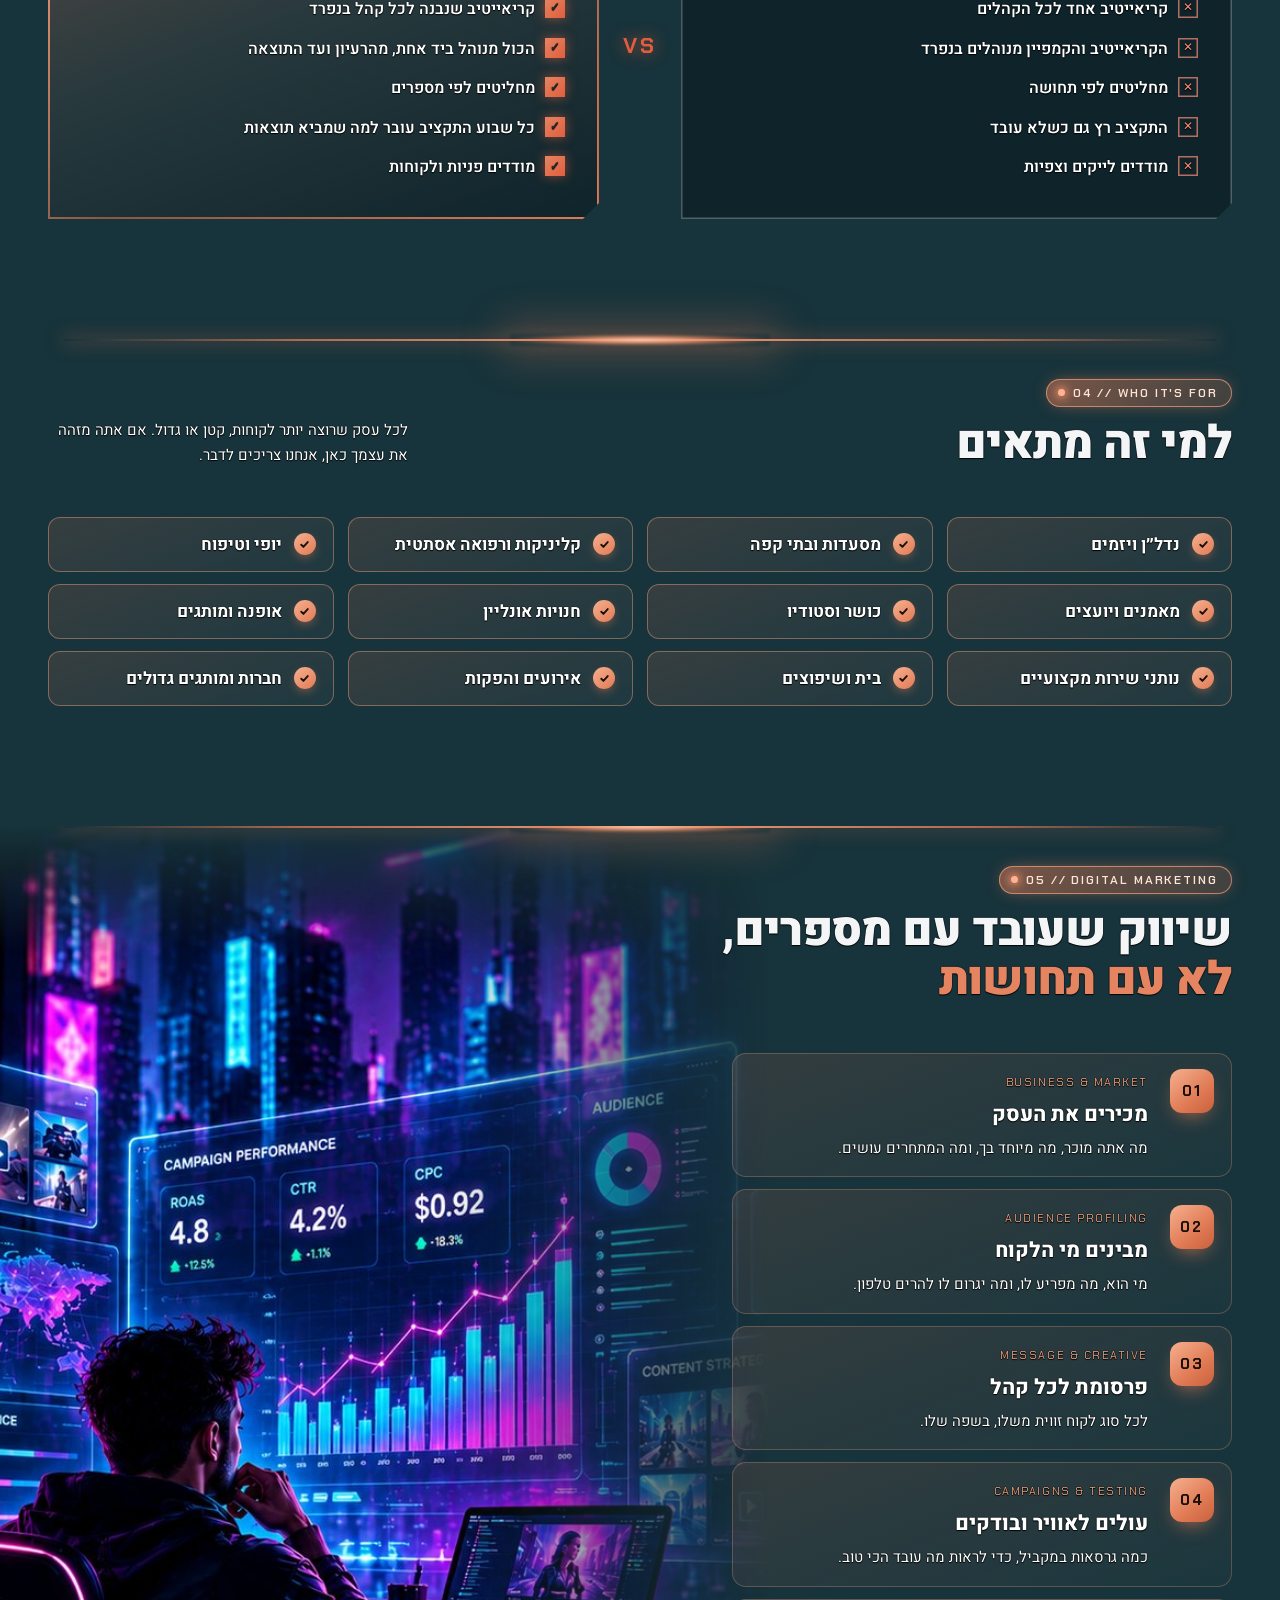
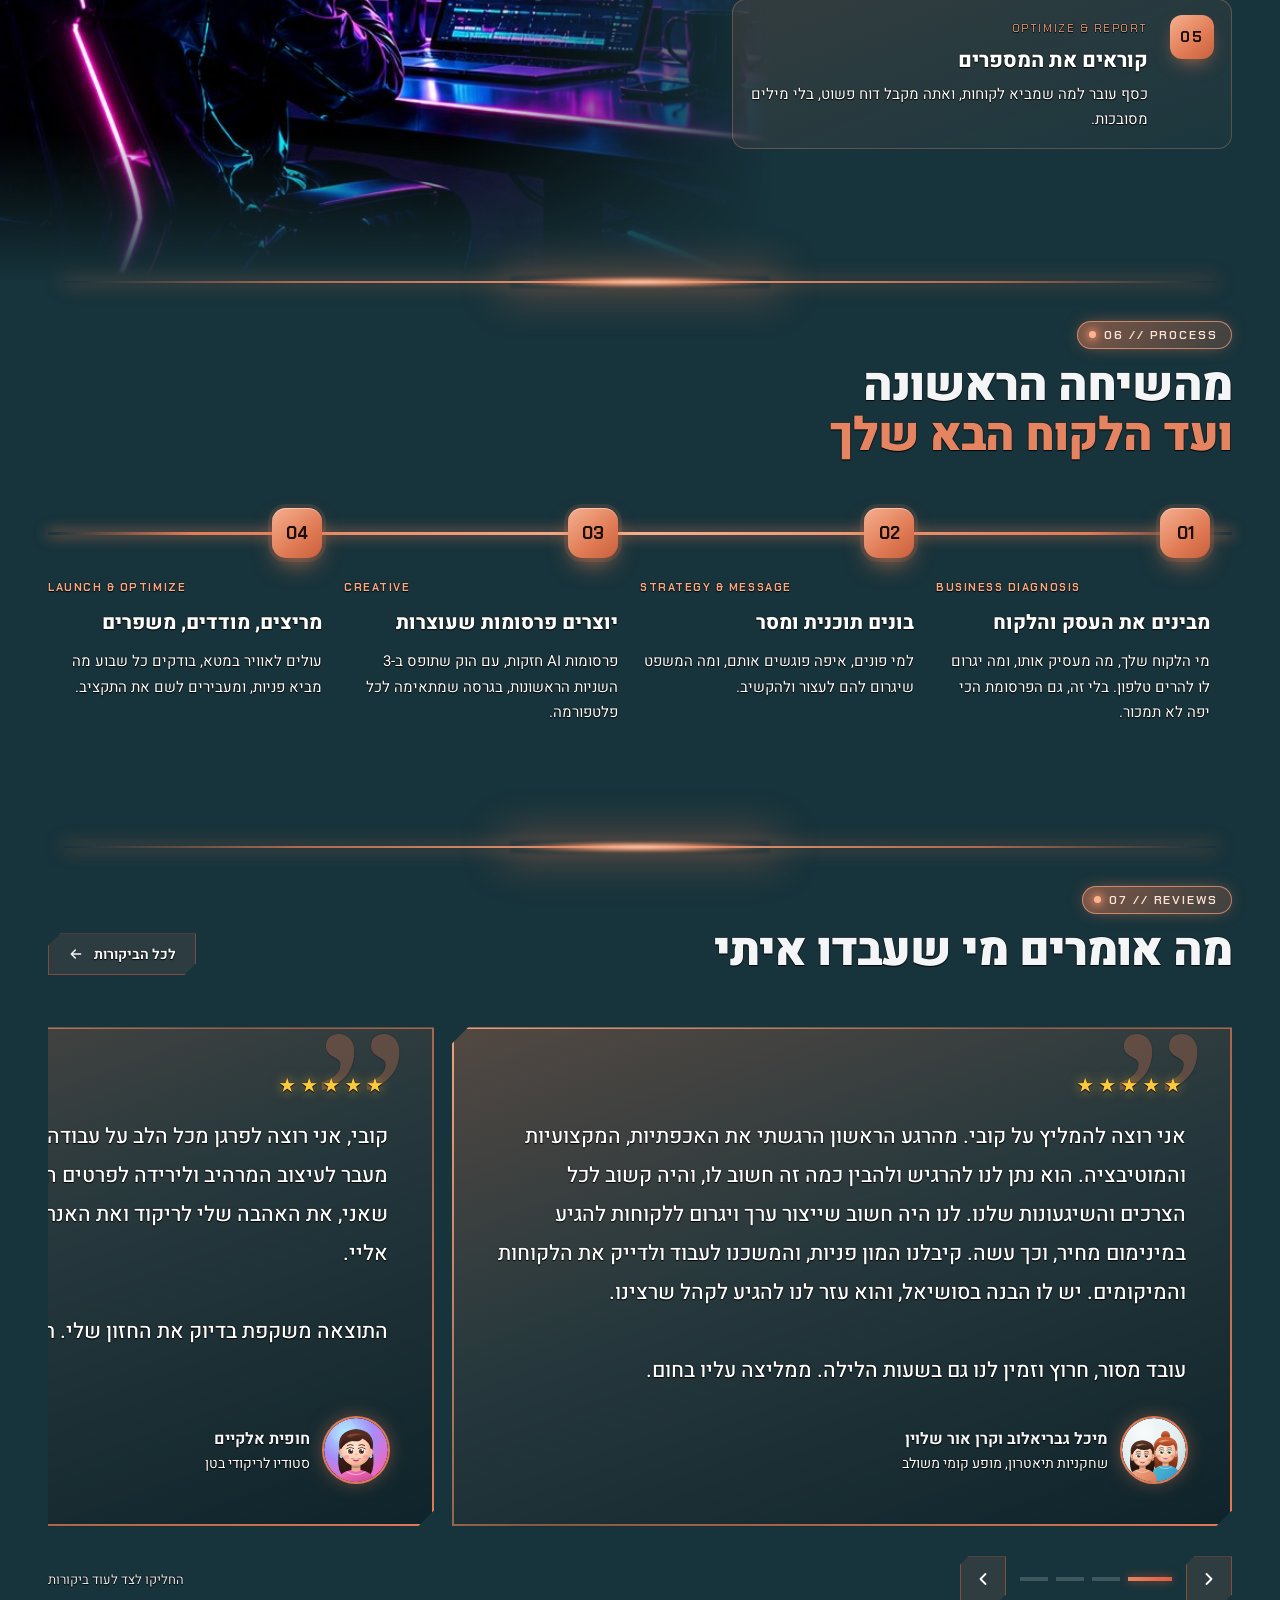
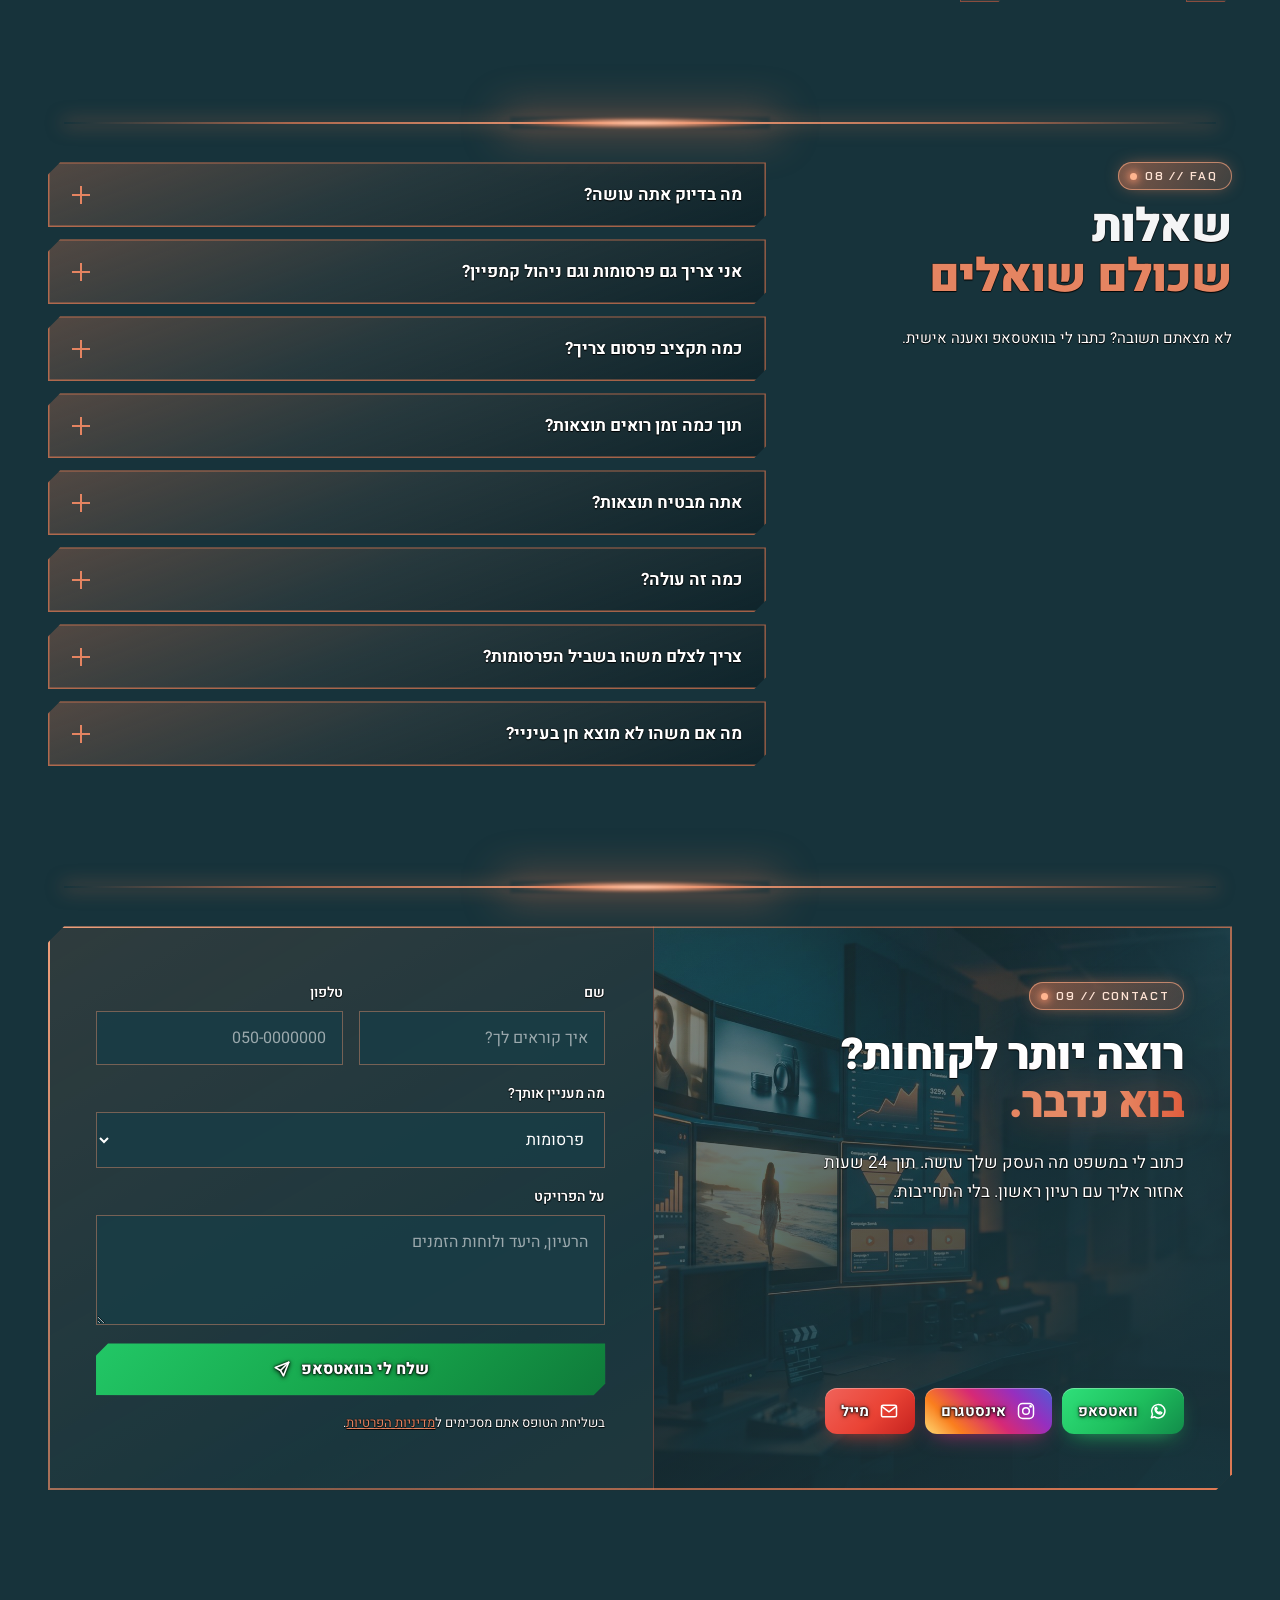
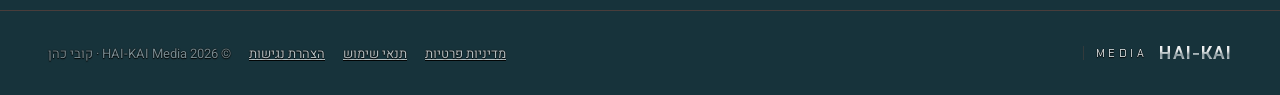
==== commit ea7c16b9: "Review: add actresses' names Co-Authored-By: Claude Opus 5.5 <noreply@anthropic.com>" ====
--- a/index.html
+++ b/index.html
@@ -447,7 +447,7 @@
         <span class="q-mark" aria-hidden="true">”</span>
         <div class="stars" aria-label="5 כוכבים">★★★★★</div>
         <blockquote>אני רוצה להמליץ על קובי. מהרגע הראשון הרגשתי את האכפתיות, המקצועיות והמוטיבציה. הוא נתן לנו להרגיש ולהבין כמה זה חשוב לו, והיה קשוב לכל הצרכים והשיגעונות שלנו. לנו היה חשוב שייצור ערך ויגרום ללקוחות להגיע במינימום מחיר, וכך עשה. קיבלנו המון פניות, והמשכנו לעבוד ולדייק את הלקוחות והמיקומים. יש לו הבנה בסושיאל, והוא עזר לנו להגיע לקהל שרצינו.<br><br>עובד מסור, חרוץ וזמין לנו גם בשעות הלילה. ממליצה עליו בחום.</blockquote>
-        <figcaption><img class="q-av-img" src="assets/avatar-duo.svg?v=1" alt="" width="56" height="56"><span><b>צמד שחקניות תיאטרון</b><span class="q-role">מופע קומי משולב</span></span></figcaption>
+        <figcaption><img class="q-av-img" src="assets/avatar-duo.svg?v=1" alt="" width="56" height="56"><span><b>מיכל גבריאלוב וקרן אור שלוין</b><span class="q-role">שחקניות תיאטרון, מופע קומי משולב</span></span></figcaption>
       </figure>
         <figure class="panel quote rc-slide" aria-roledescription="slide">
       <span class="q-mark" aria-hidden="true">”</span>
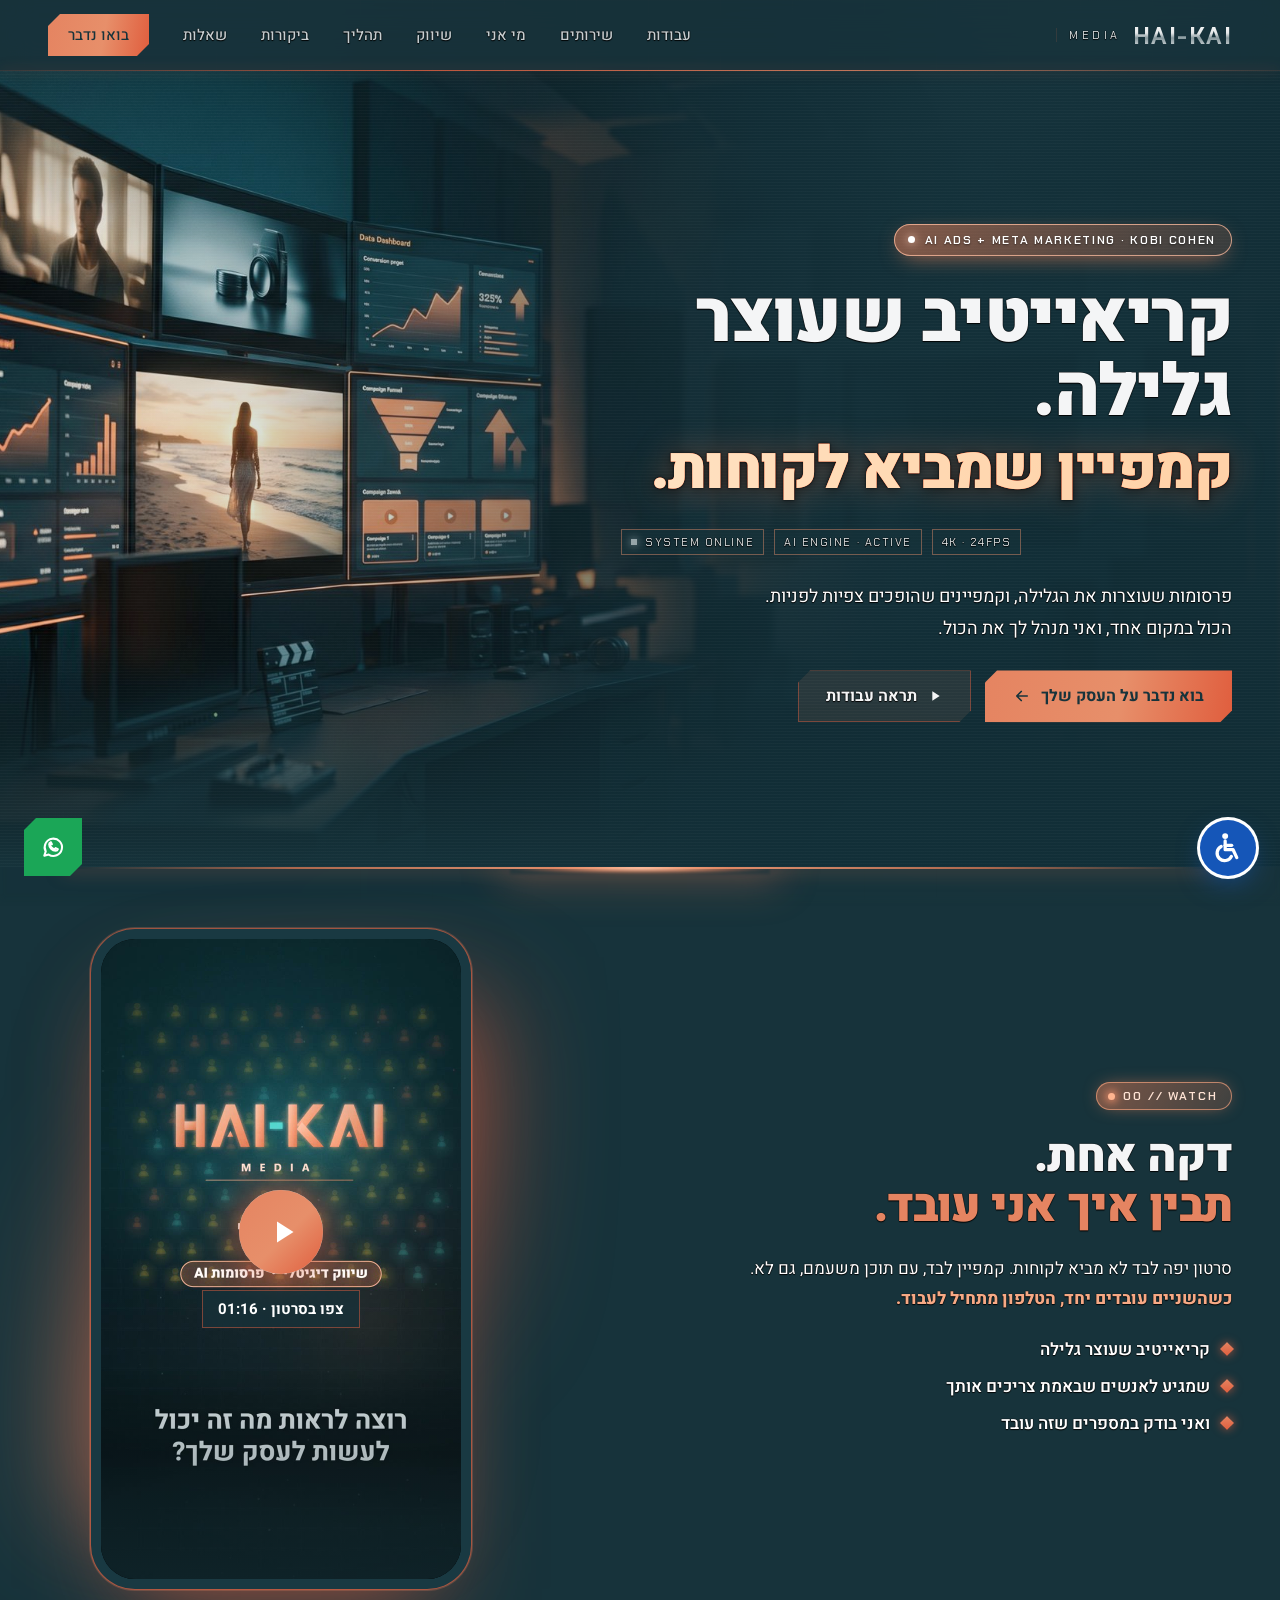
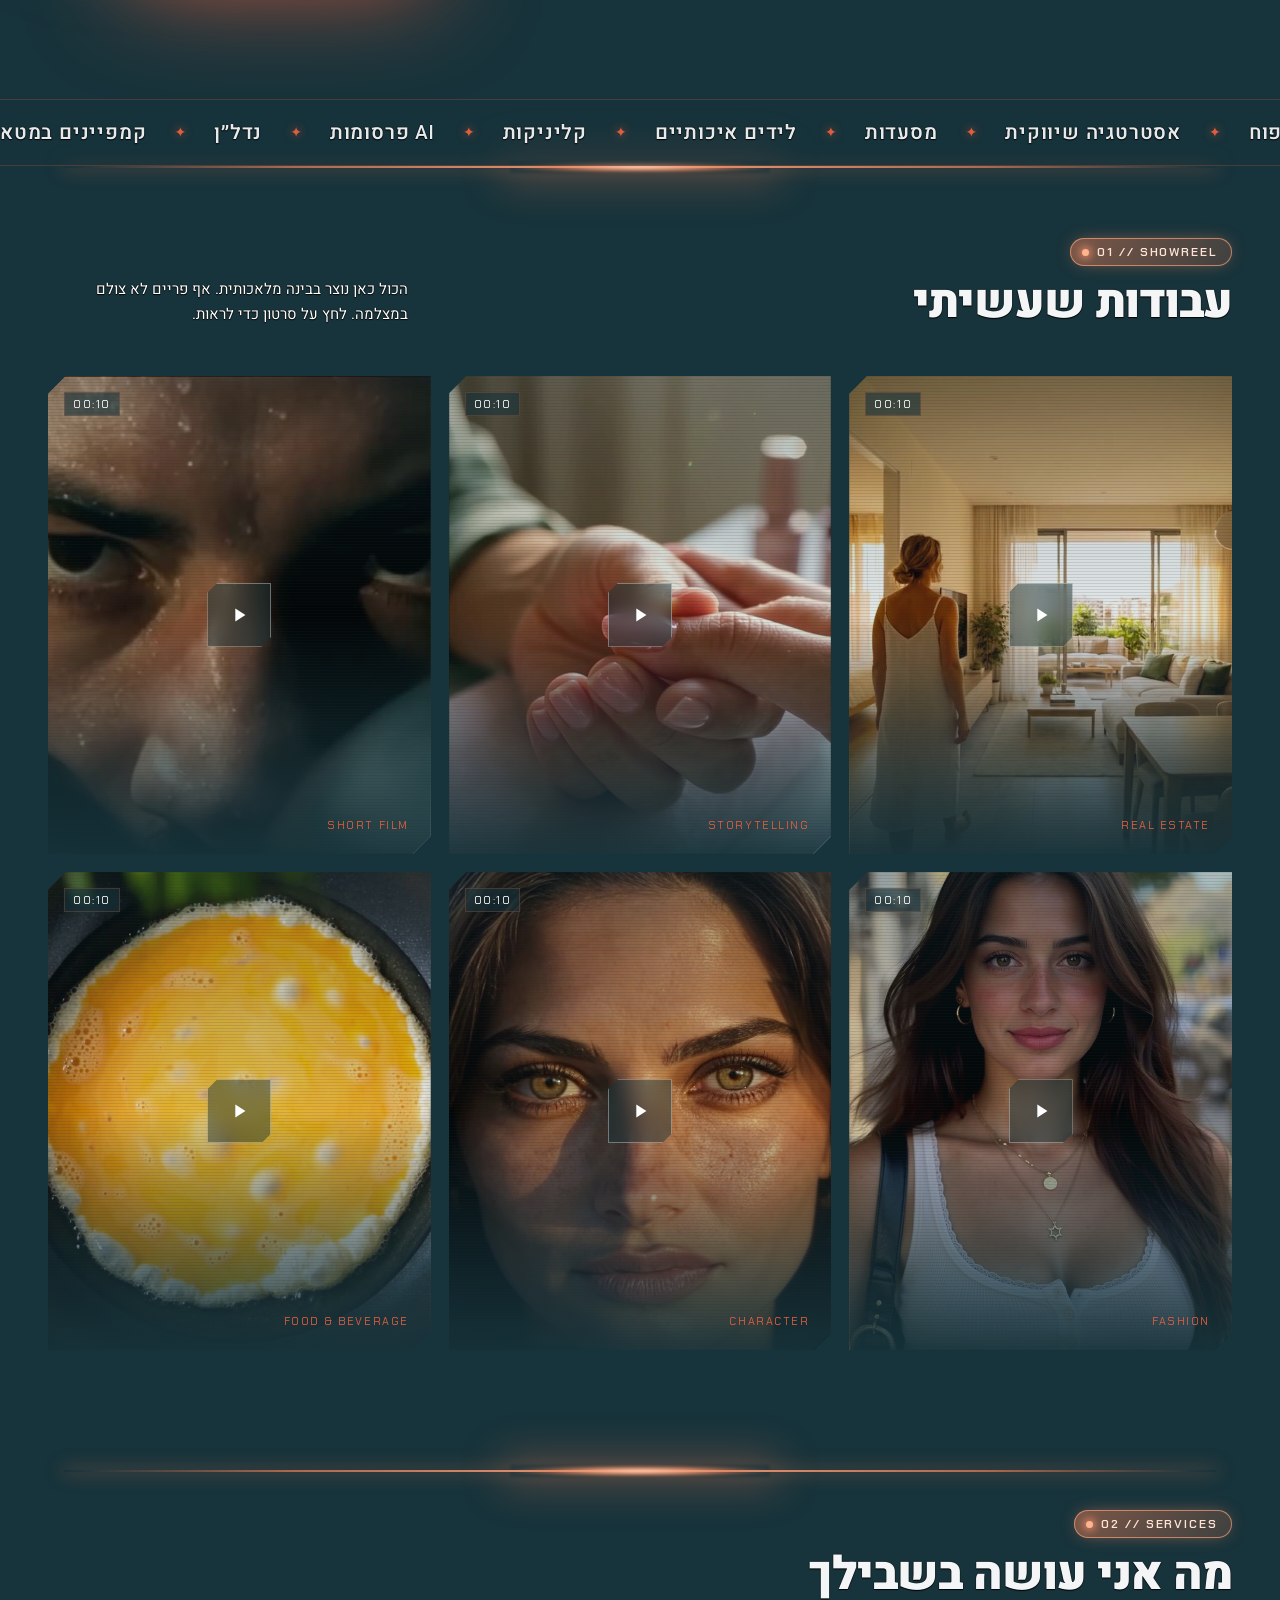
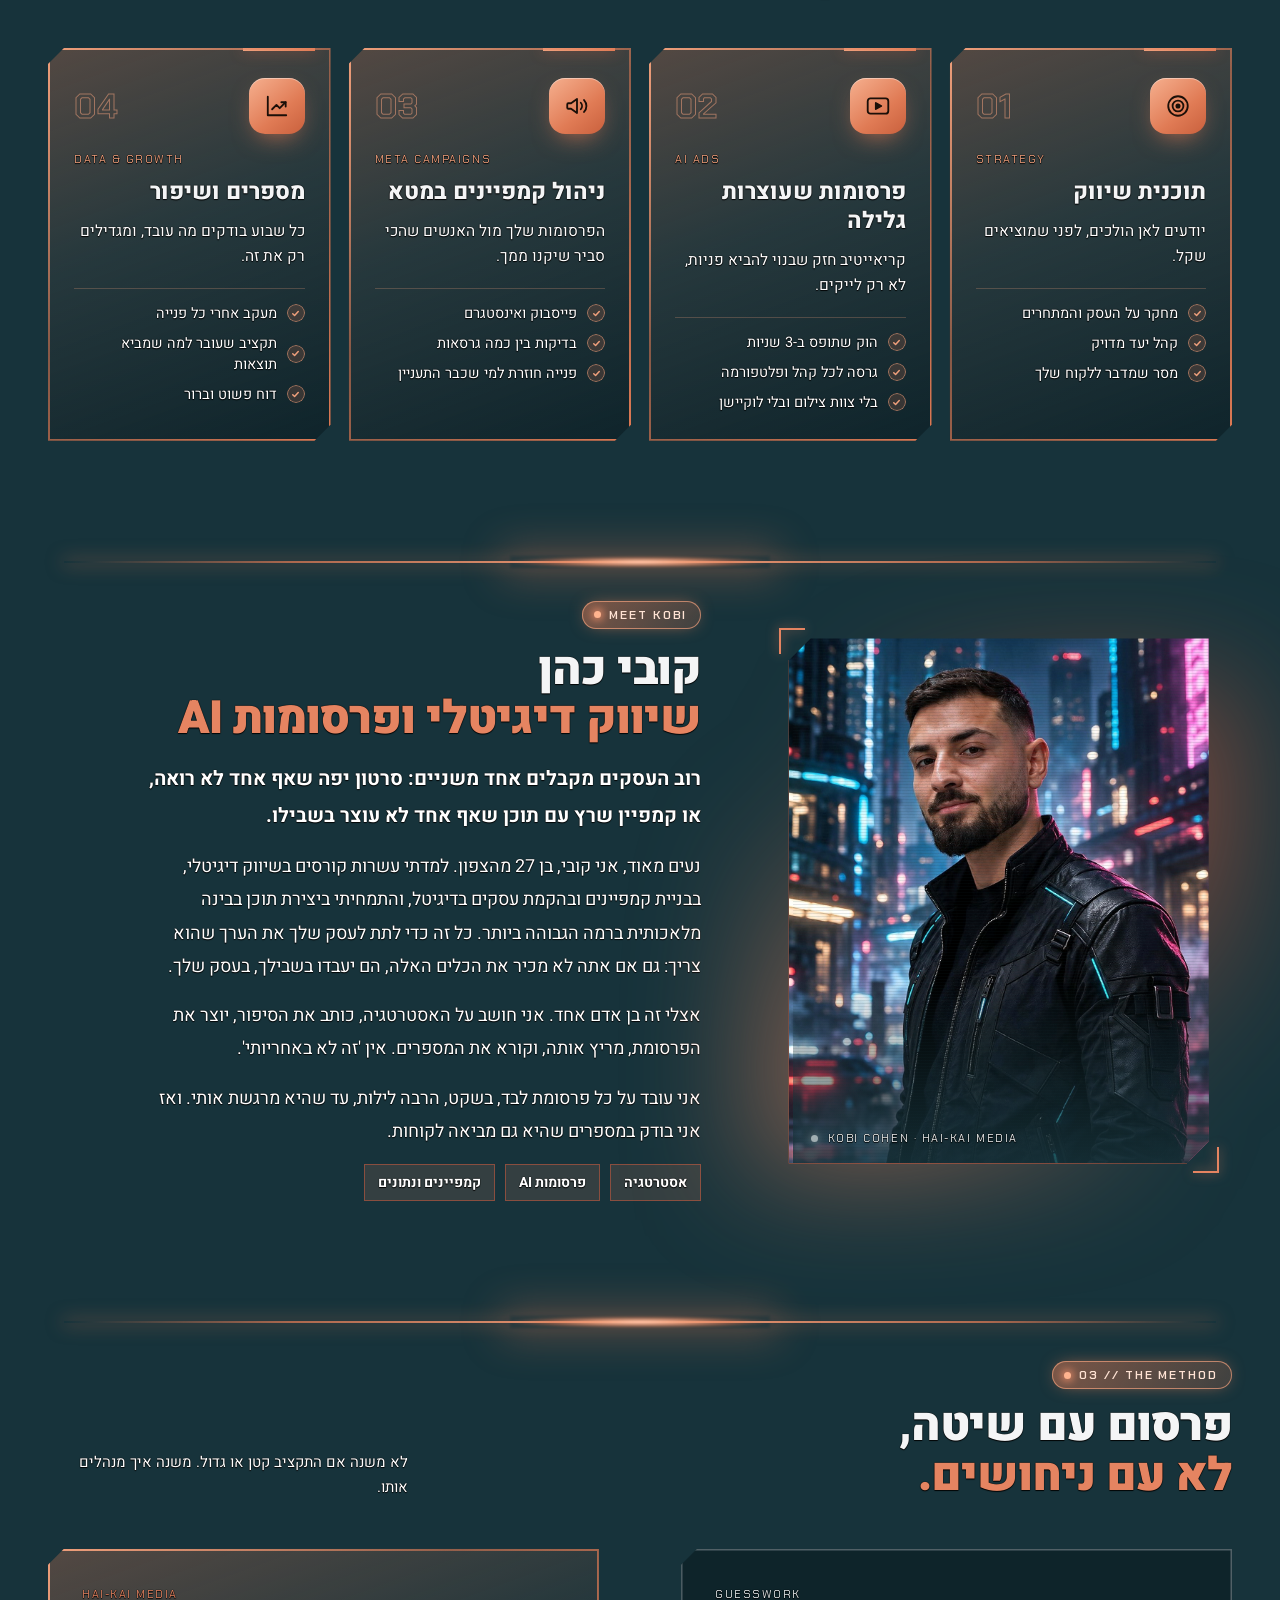
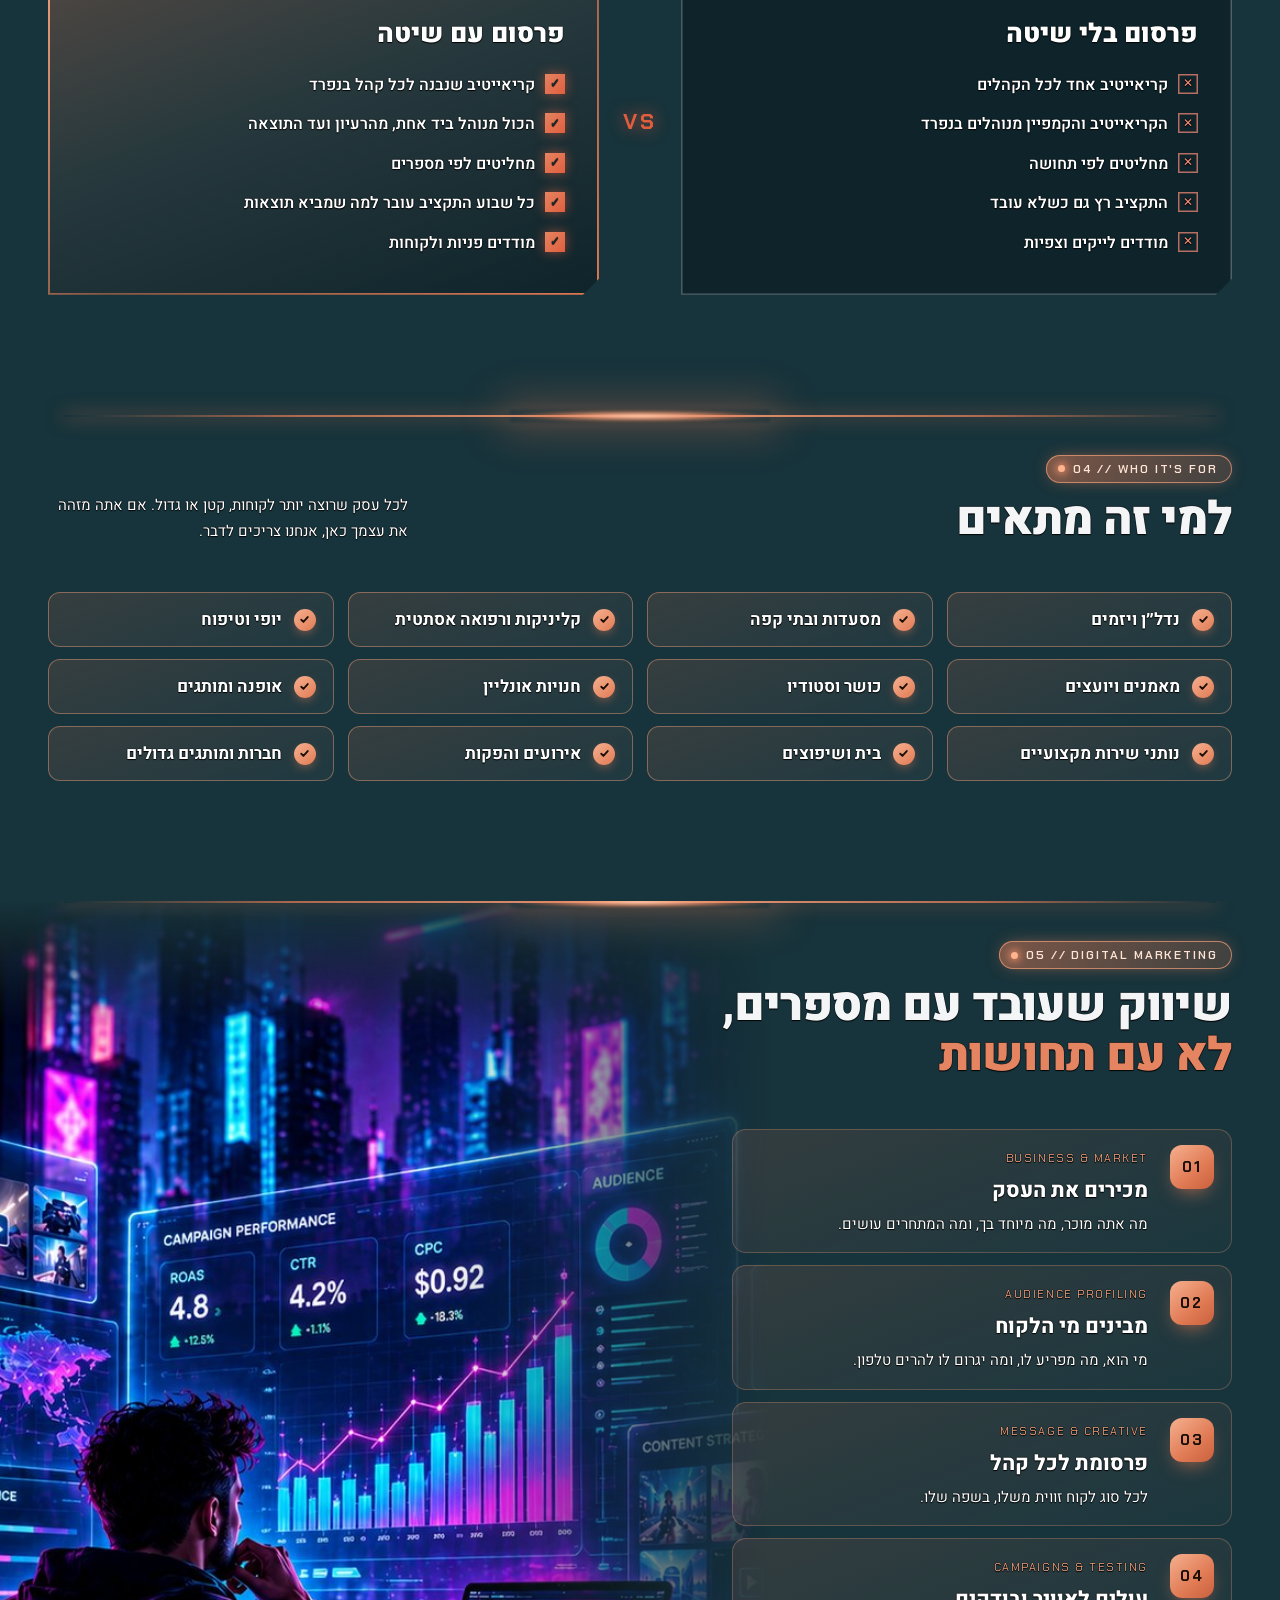
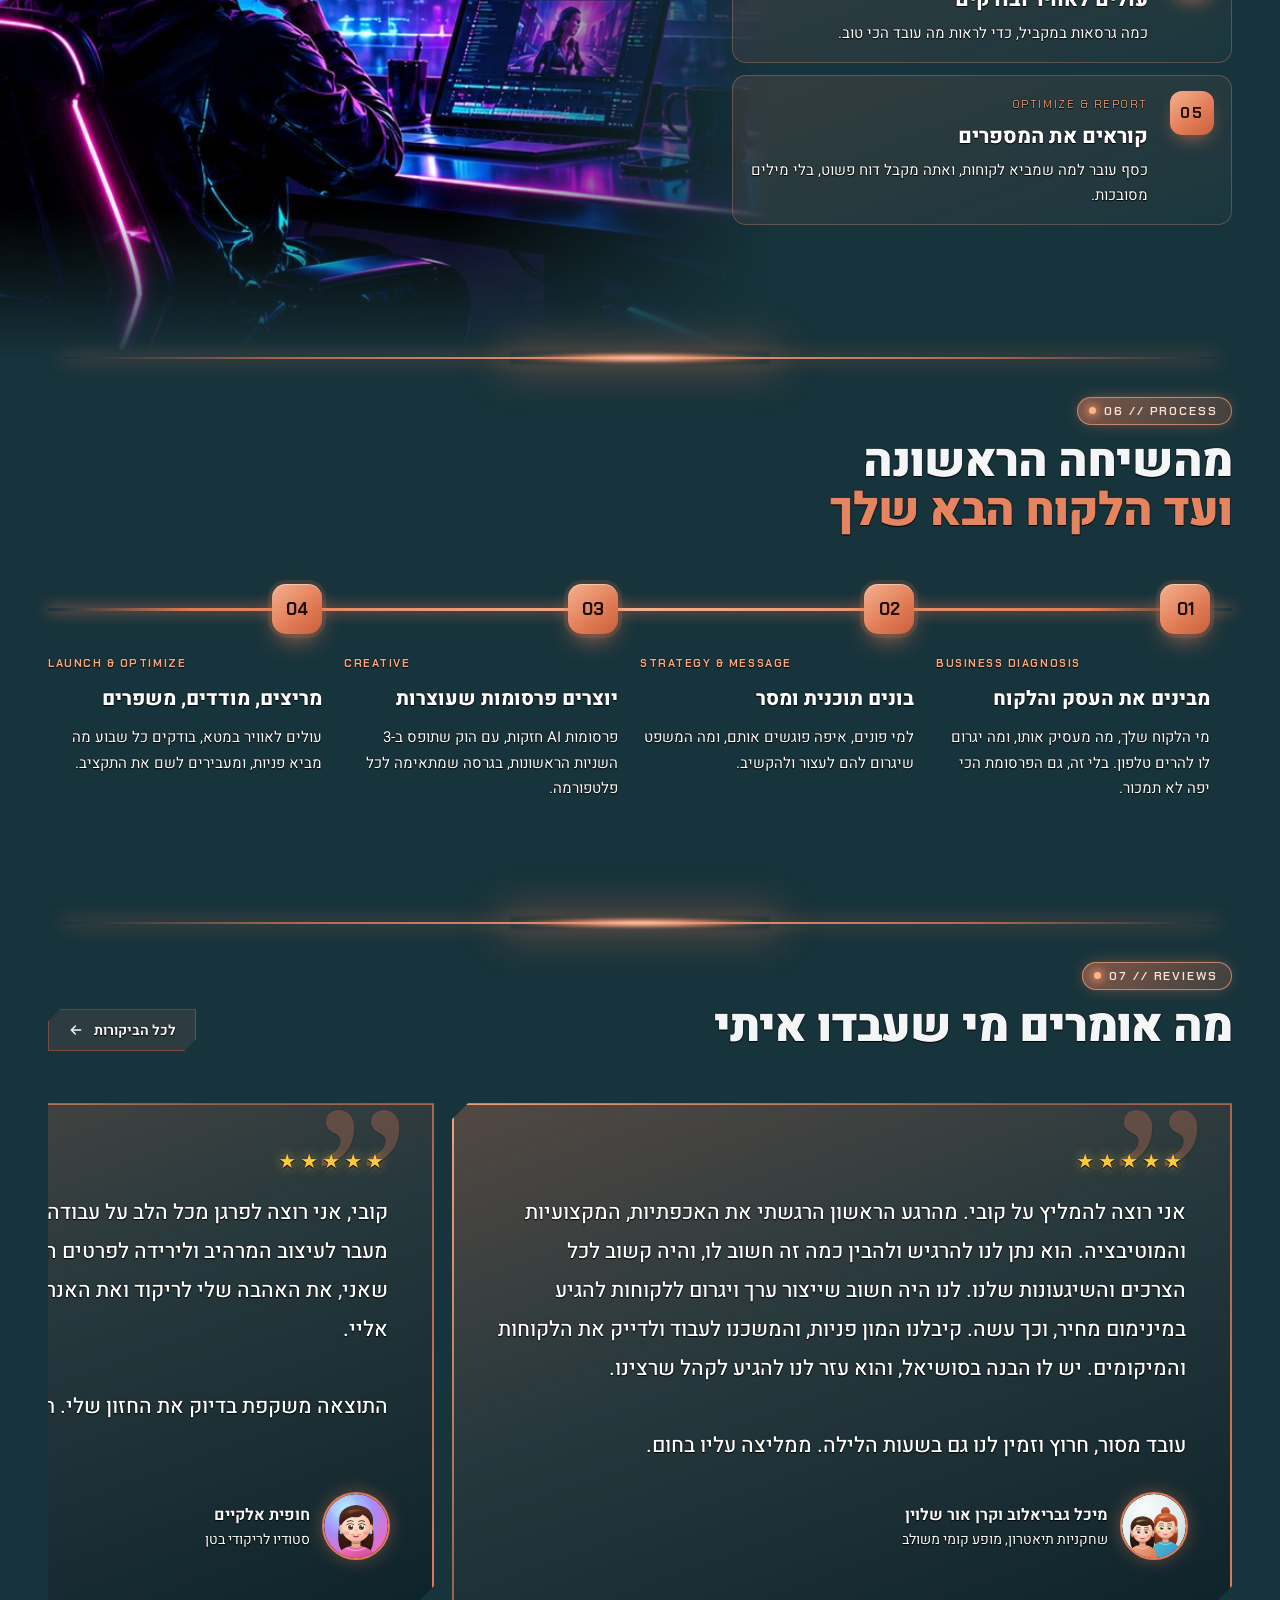
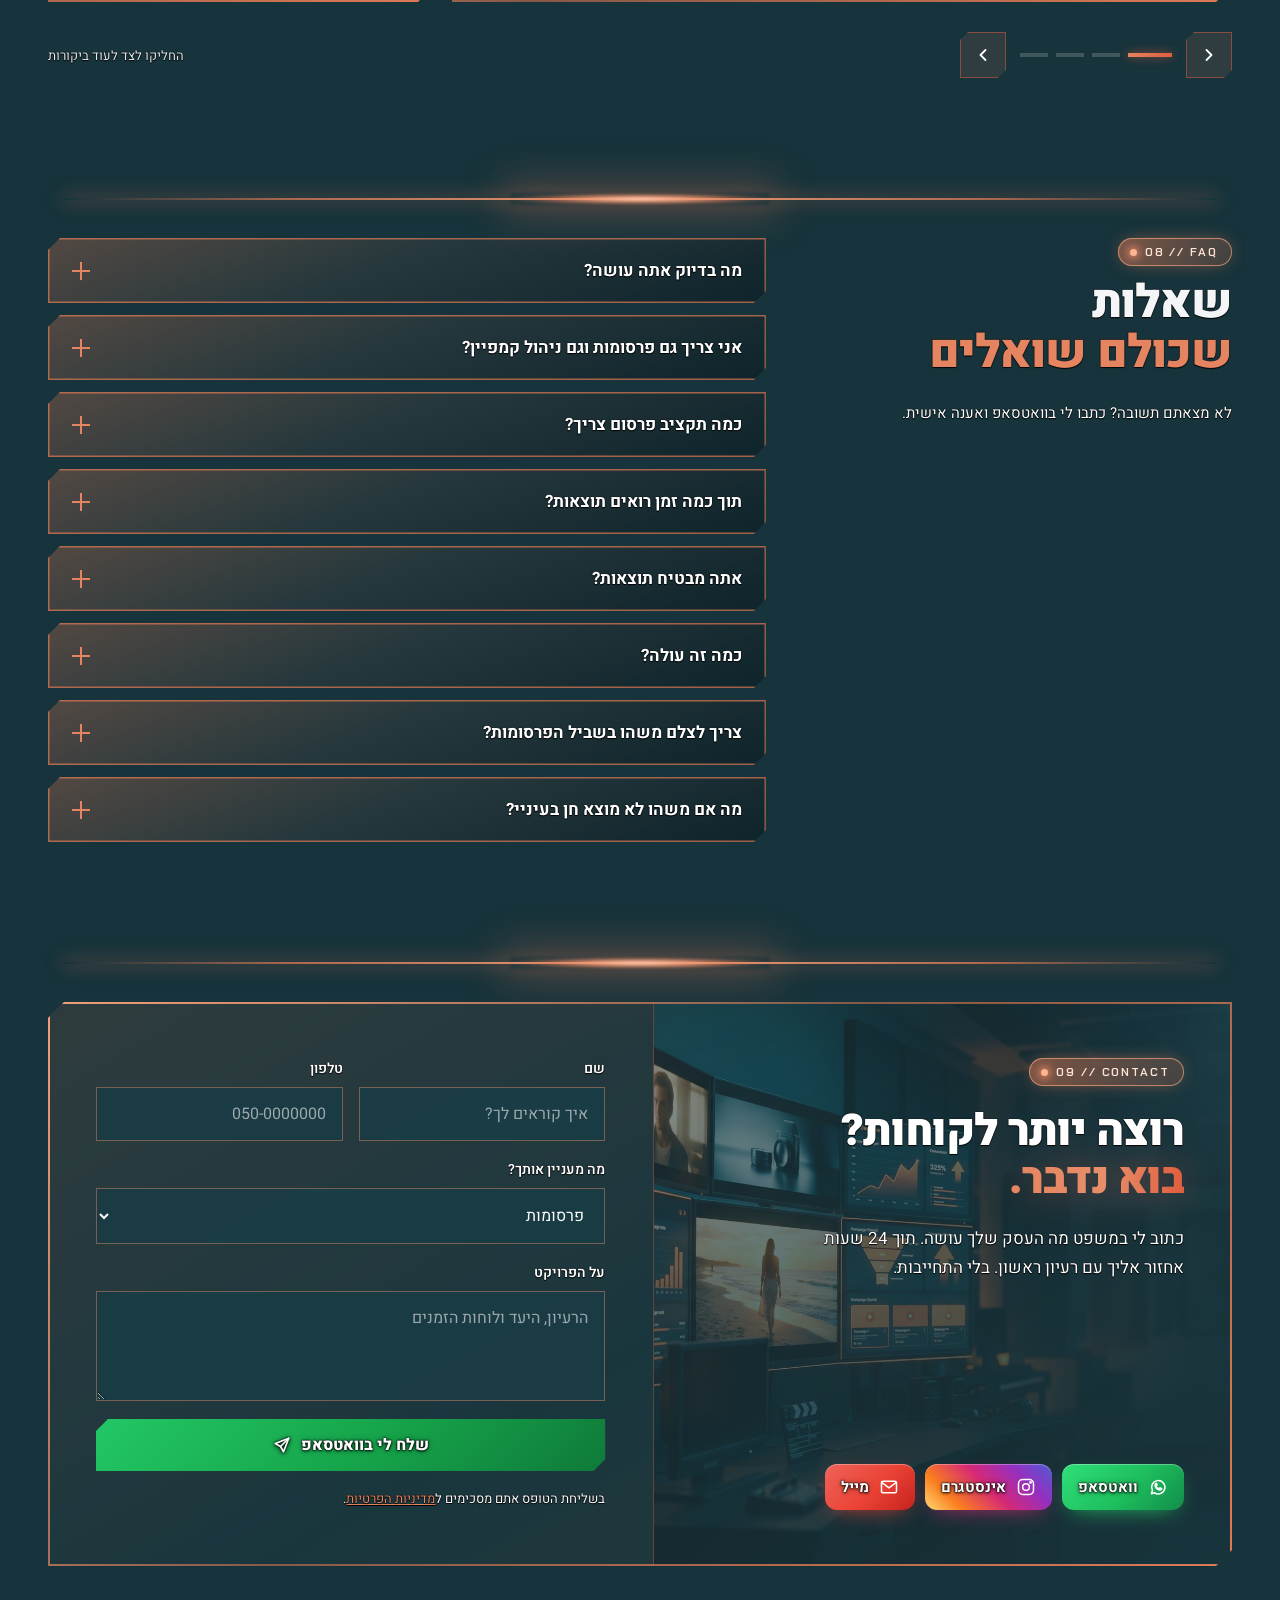
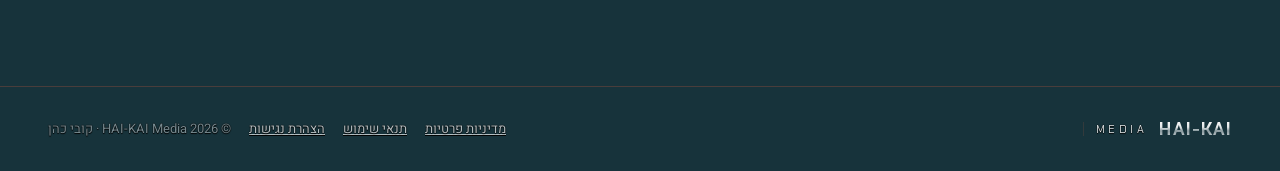
==== commit 6ad3c2aa: "About: personal intro paragraph Co-Authored-By: Claude Opus 5.5 <noreply@anthropic.com>" ====
--- a/index.html
+++ b/index.html
@@ -310,6 +310,7 @@
         <span class="kicker mono">Meet Kobi</span>
         <h2 class="sec-title">קובי כהן<br><span class="blue">שיווק דיגיטלי ופרסומות AI</span></h2>
         <p class="meet-bio meet-lead">רוב העסקים מקבלים אחד משניים: סרטון יפה שאף אחד לא רואה, או קמפיין שרץ עם תוכן שאף אחד לא עוצר בשבילו.</p>
+        <p class="meet-bio">נעים מאוד, אני קובי, בן 27 מהצפון. למדתי עשרות קורסים בשיווק דיגיטלי, בבניית קמפיינים ובהקמת עסקים בדיגיטל, והתמחיתי ביצירת תוכן בבינה מלאכותית ברמה הגבוהה ביותר. כל זה כדי לתת לעסק שלך את הערך שהוא צריך: גם אם אתה לא מכיר את הכלים האלה, הם יעבדו בשבילך, בעסק שלך.</p>
         <p class="meet-bio">אצלי זה בן אדם אחד. אני חושב על האסטרטגיה, כותב את הסיפור, יוצר את הפרסומת, מריץ אותה, וקורא את המספרים. אין 'זה לא באחריותי'.</p>
         <p class="meet-bio">אני עובד על כל פרסומת לבד, בשקט, הרבה לילות, עד שהיא מרגשת אותי. ואז אני בודק במספרים שהיא גם מביאה לקוחות.</p>
         <ul class="meet-tags">
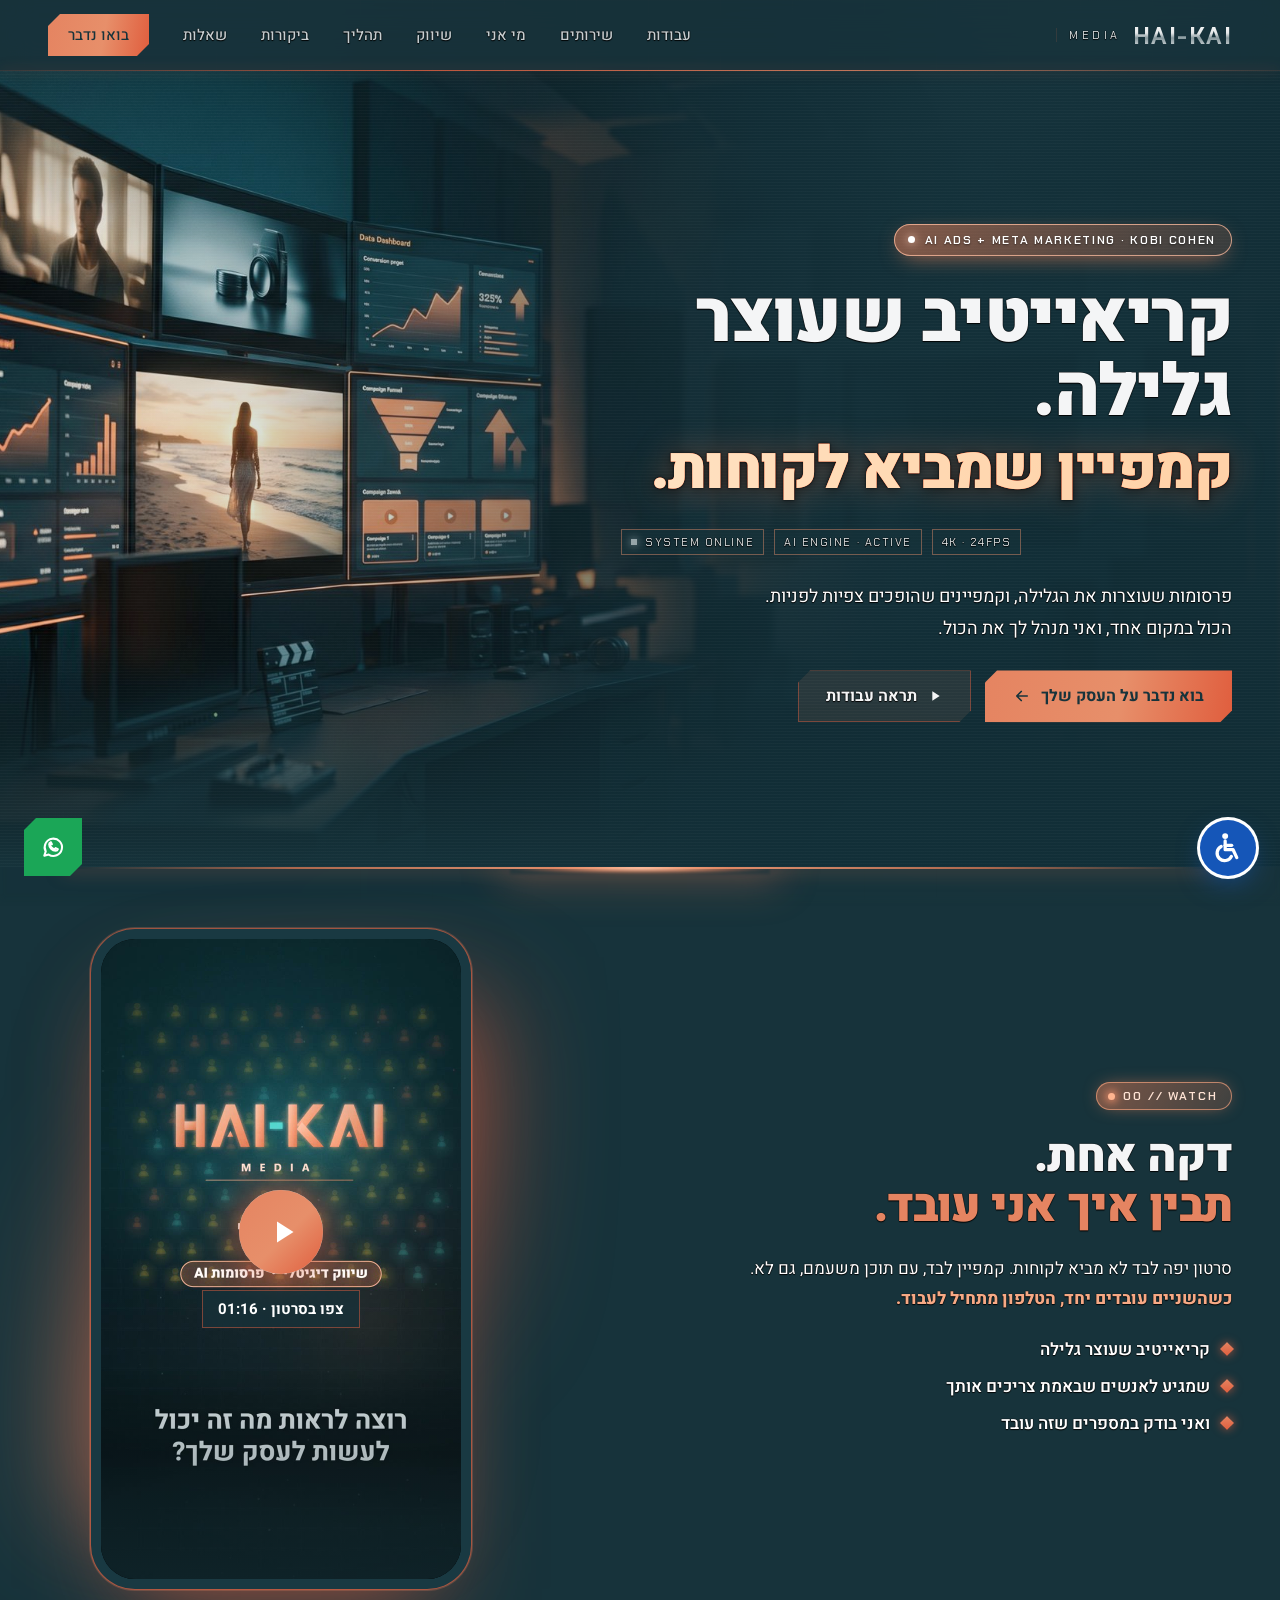
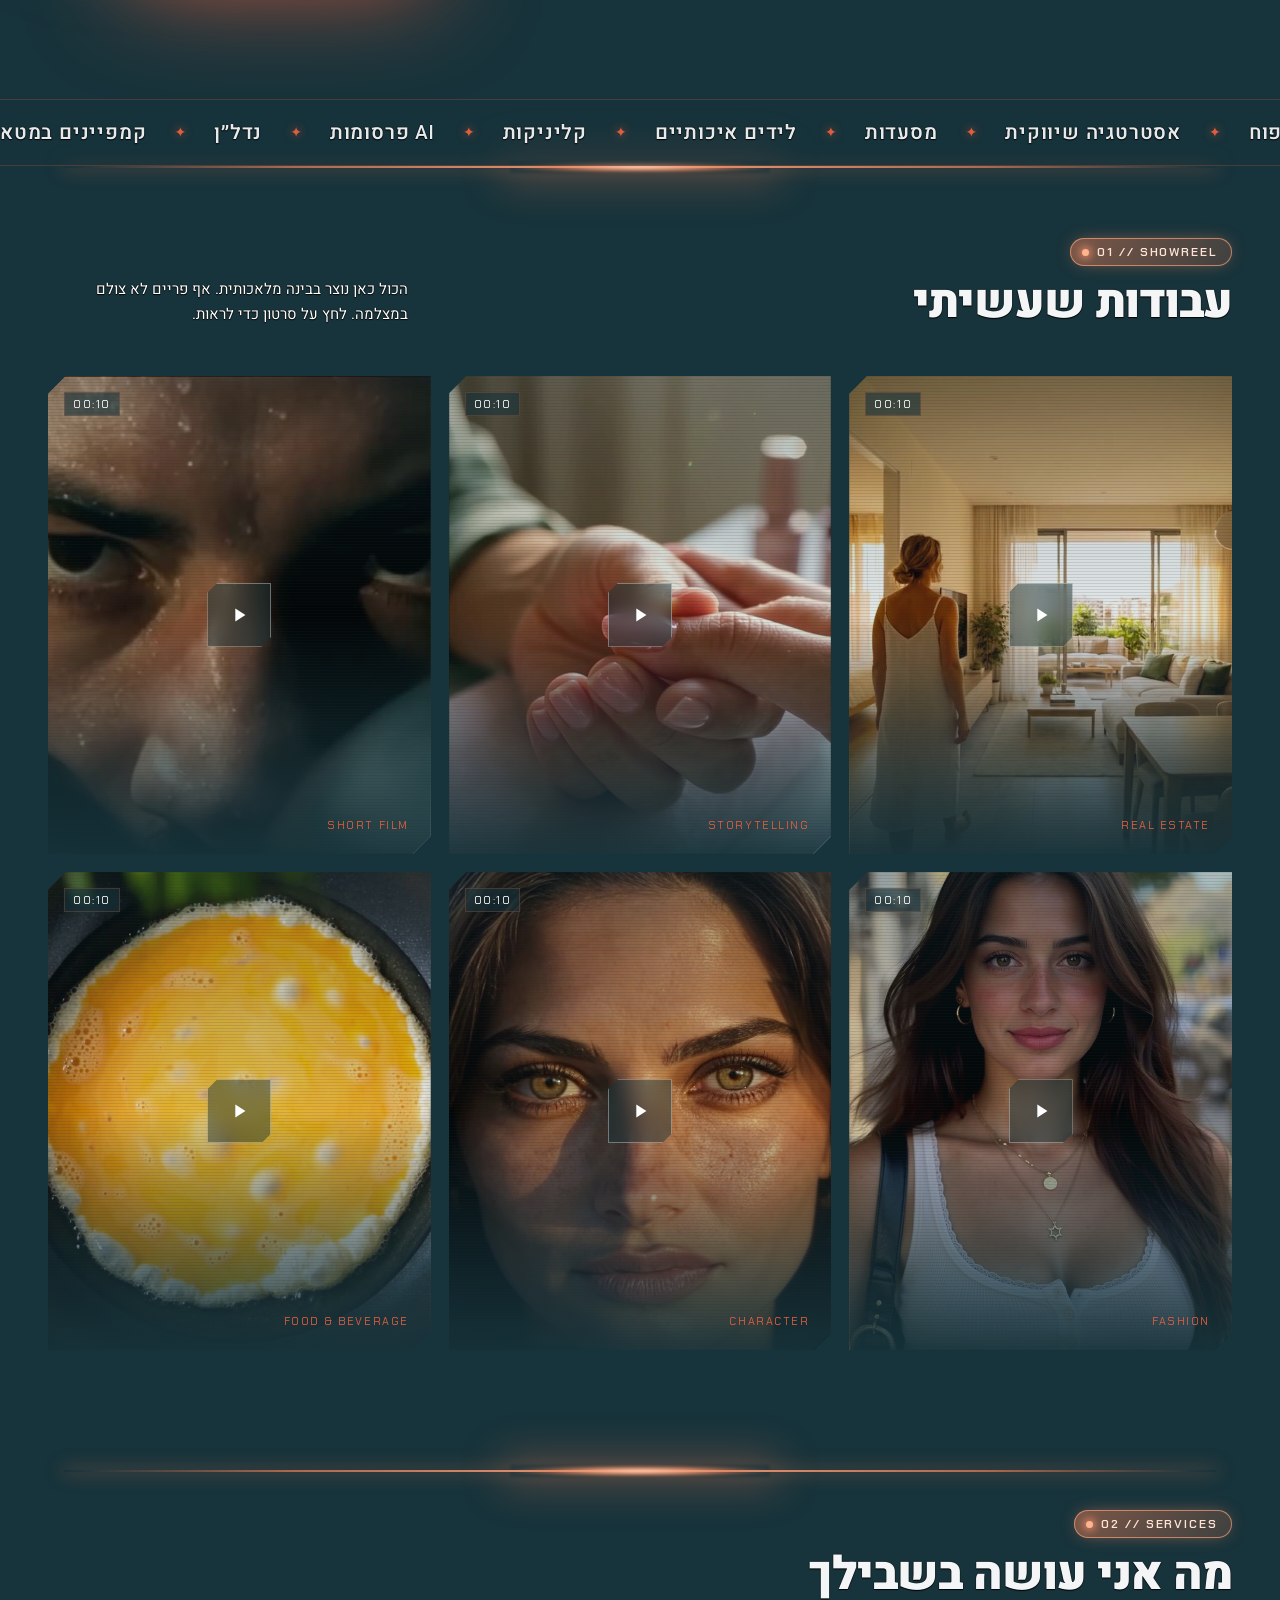
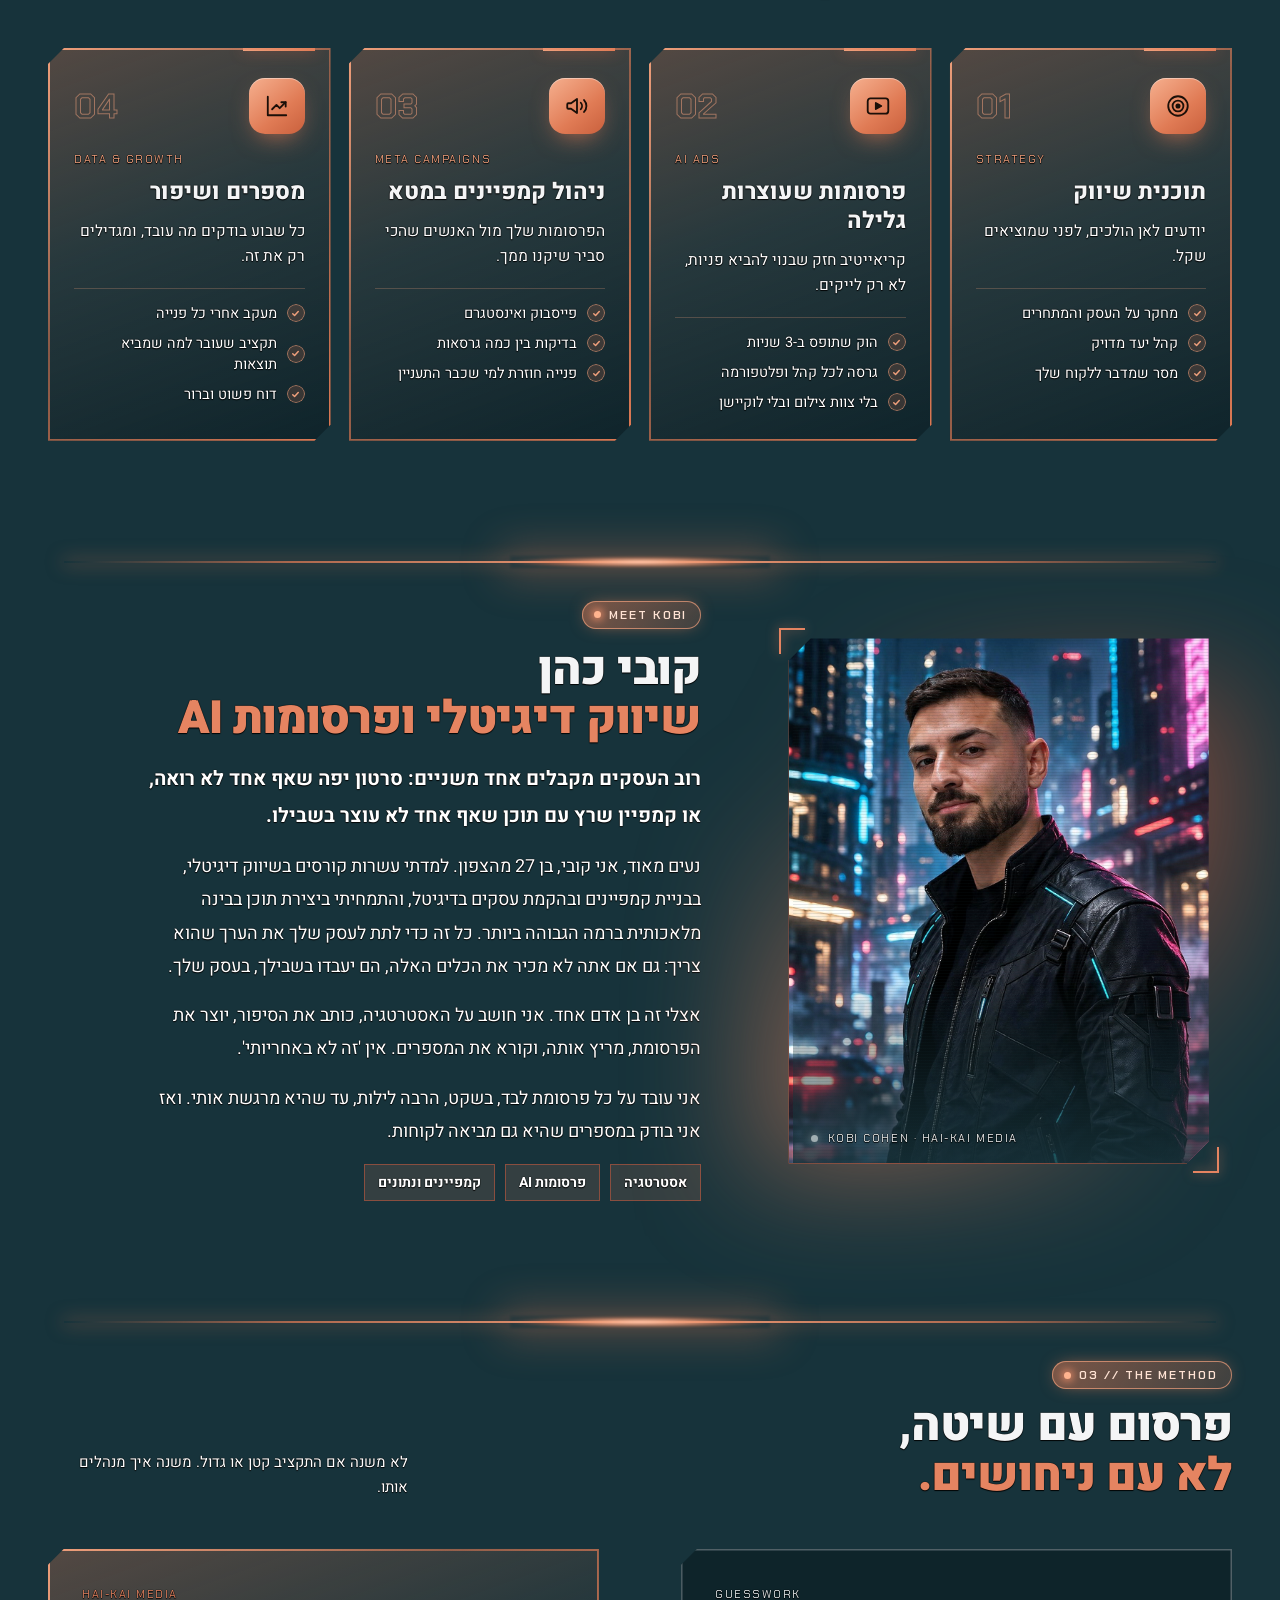
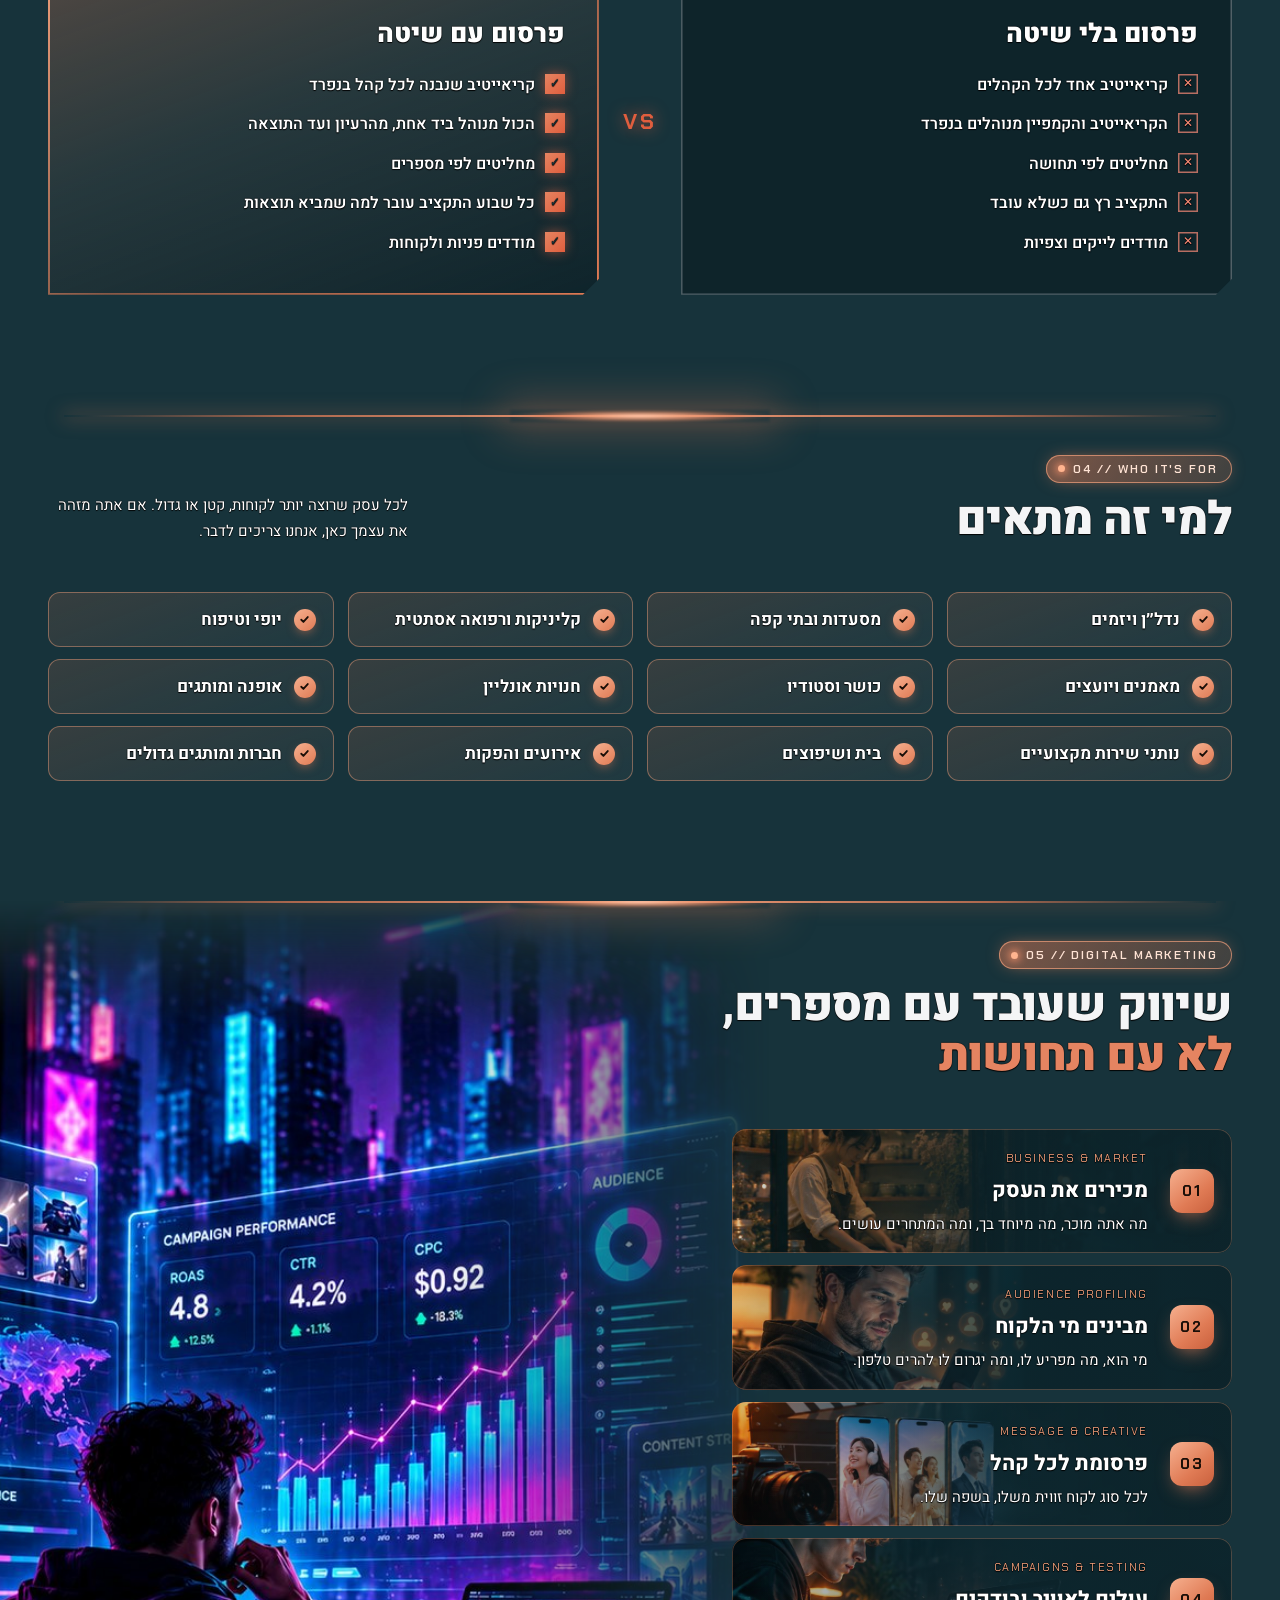
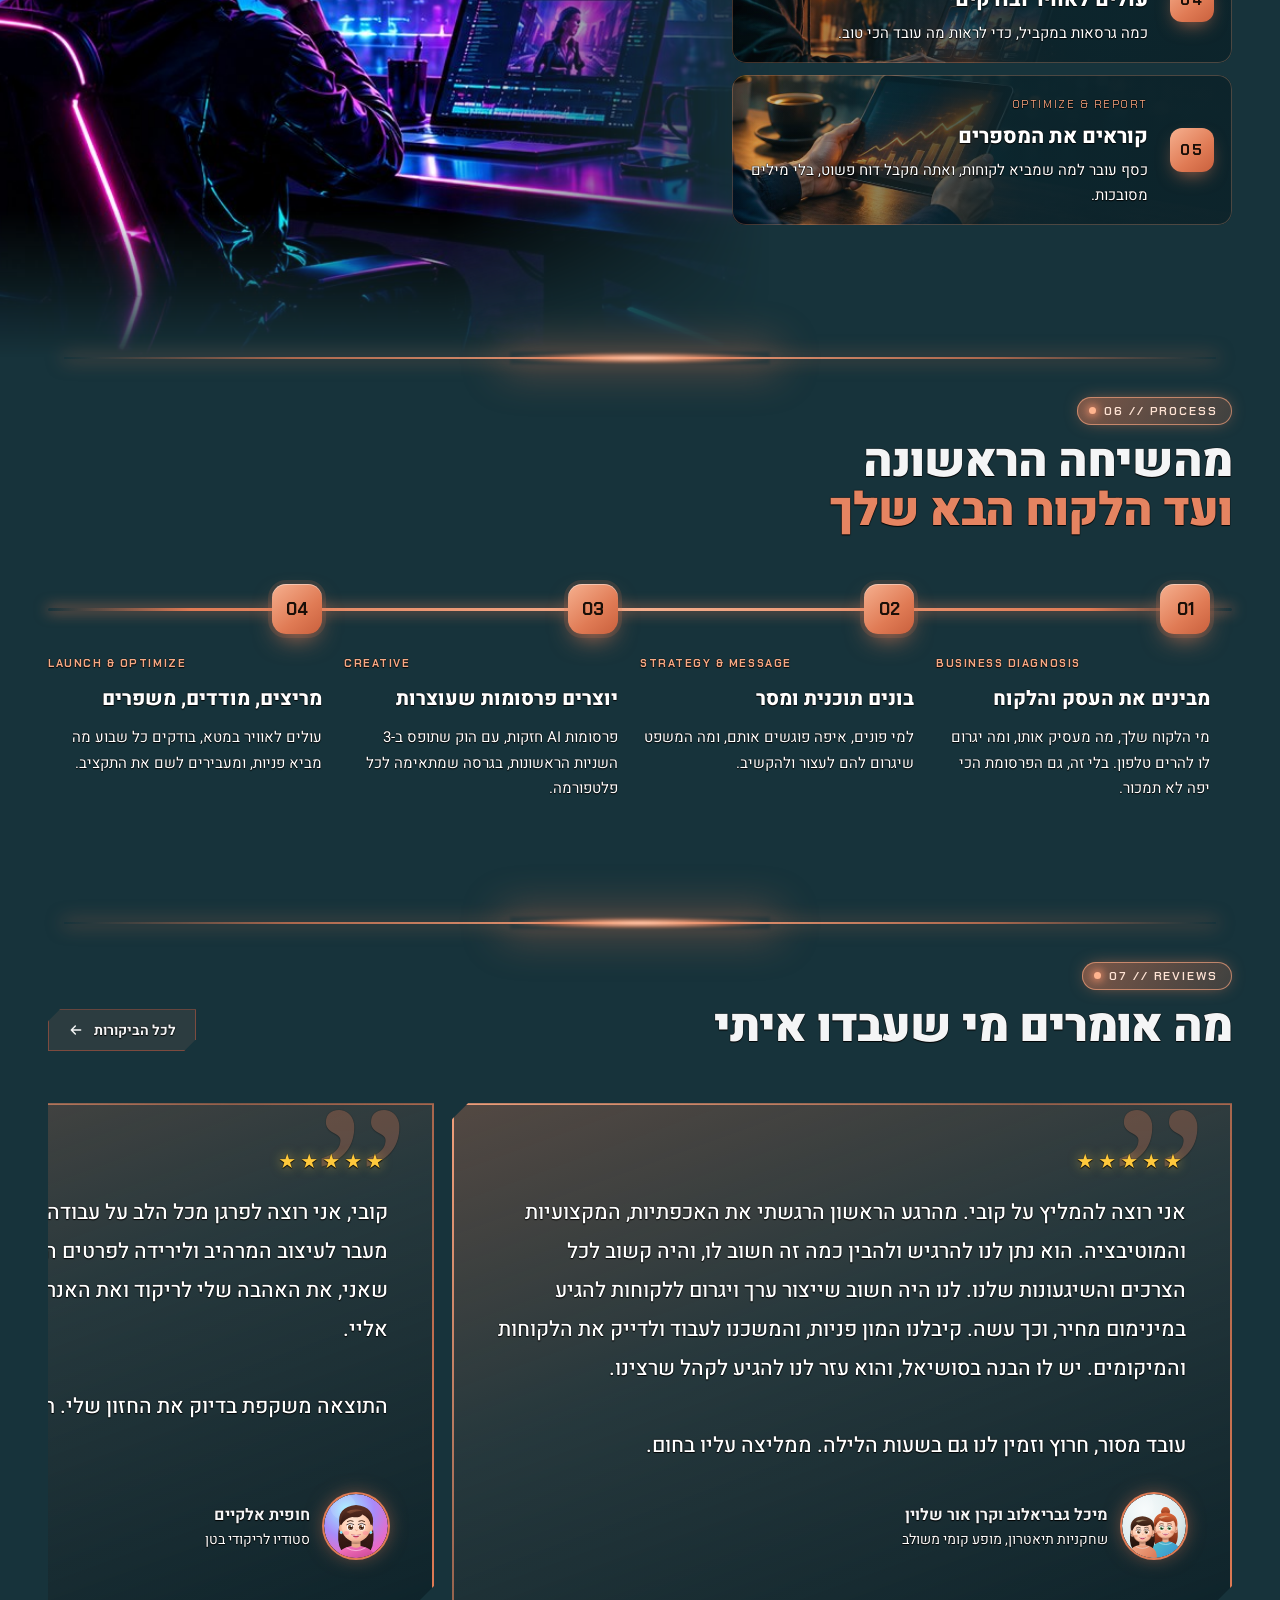
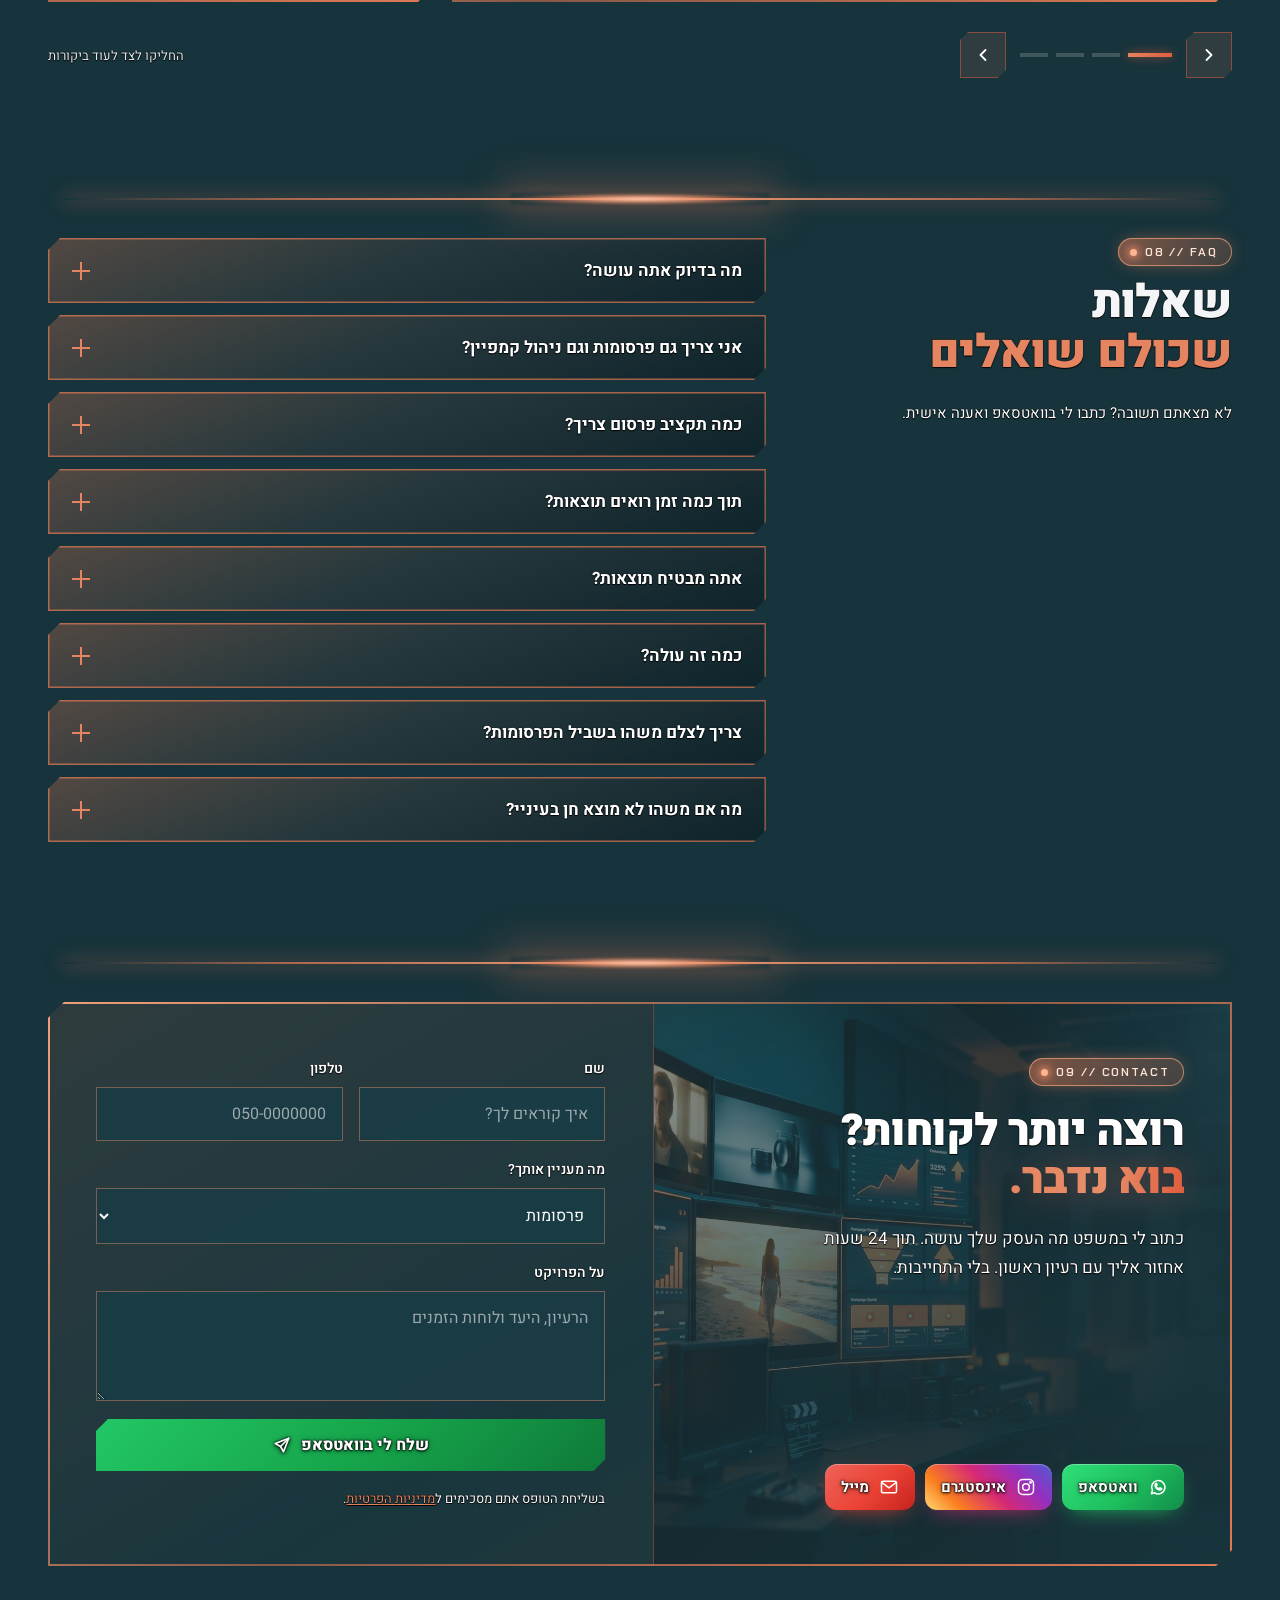
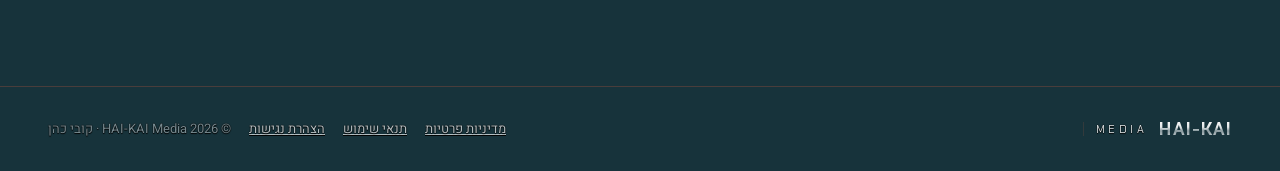
==== commit 350a36cf: "Marketing steps: matching background photo per card Co-Authored-By: Claude Opus 5.5 <noreply@anthrop" ====
--- a/index.html
+++ b/index.html
@@ -31,7 +31,7 @@
 <link rel="preconnect" href="https://fonts.googleapis.com">
 <link rel="preconnect" href="https://fonts.gstatic.com" crossorigin>
 <link href="https://fonts.googleapis.com/css2?family=Heebo:wght@300;400;500;700;800;900&family=Chakra+Petch:wght@400;500;600;700&display=swap" rel="stylesheet">
-<link rel="stylesheet" href="style.css?v=16">
+<link rel="stylesheet" href="style.css?v=17">
 <!-- Meta Pixel -->
 <script>
 !function(f,b,e,v,n,t,s){if(f.fbq)return;n=f.fbq=function(){n.callMethod?
--- a/style.css
+++ b/style.css
@@ -658,3 +658,13 @@
 .vs-col.old li::before{color:#ff8f7a!important;font-weight:800;box-shadow:inset 0 0 0 1.5px rgba(255,143,122,.7)!important}
 /* gold 5-star rating (9.11) */
 .kai .stars{color:#ffc93c!important;letter-spacing:4px;font-size:20px;text-shadow:0 0 1px #000,0 1px 1px rgba(0,0,0,.85),0 0 12px rgba(255,201,60,.6)!important}
+/* marketing steps: a matching photo behind each card (9.11) */
+.mkt-steps li{--ov:linear-gradient(to left,rgba(13,36,43,.97) 0%,rgba(13,36,43,.9) 42%,rgba(13,36,43,.45) 72%,rgba(13,36,43,.12) 100%);overflow:hidden;min-height:118px;align-items:center}
+.mkt-steps li:nth-child(1){background:var(--ov),url(assets/mkt-step-1.jpg?v=1) left 45%/cover no-repeat!important}
+.mkt-steps li:nth-child(2){background:var(--ov),url(assets/mkt-step-2.jpg?v=1) left 35%/cover no-repeat!important}
+.mkt-steps li:nth-child(3){background:var(--ov),url(assets/mkt-step-3.jpg?v=1) left 60%/cover no-repeat!important}
+.mkt-steps li:nth-child(4){background:var(--ov),url(assets/mkt-step-4.jpg?v=1) left 45%/cover no-repeat!important}
+.mkt-steps li:nth-child(5){background:var(--ov),url(assets/mkt-step-5.jpg?v=1) left 60%/cover no-repeat!important}
+@media (max-width:760px){
+  .mkt-steps li{--ov:linear-gradient(to left,rgba(13,36,43,.95) 0%,rgba(13,36,43,.86) 50%,rgba(13,36,43,.55) 100%);min-height:104px}
+}
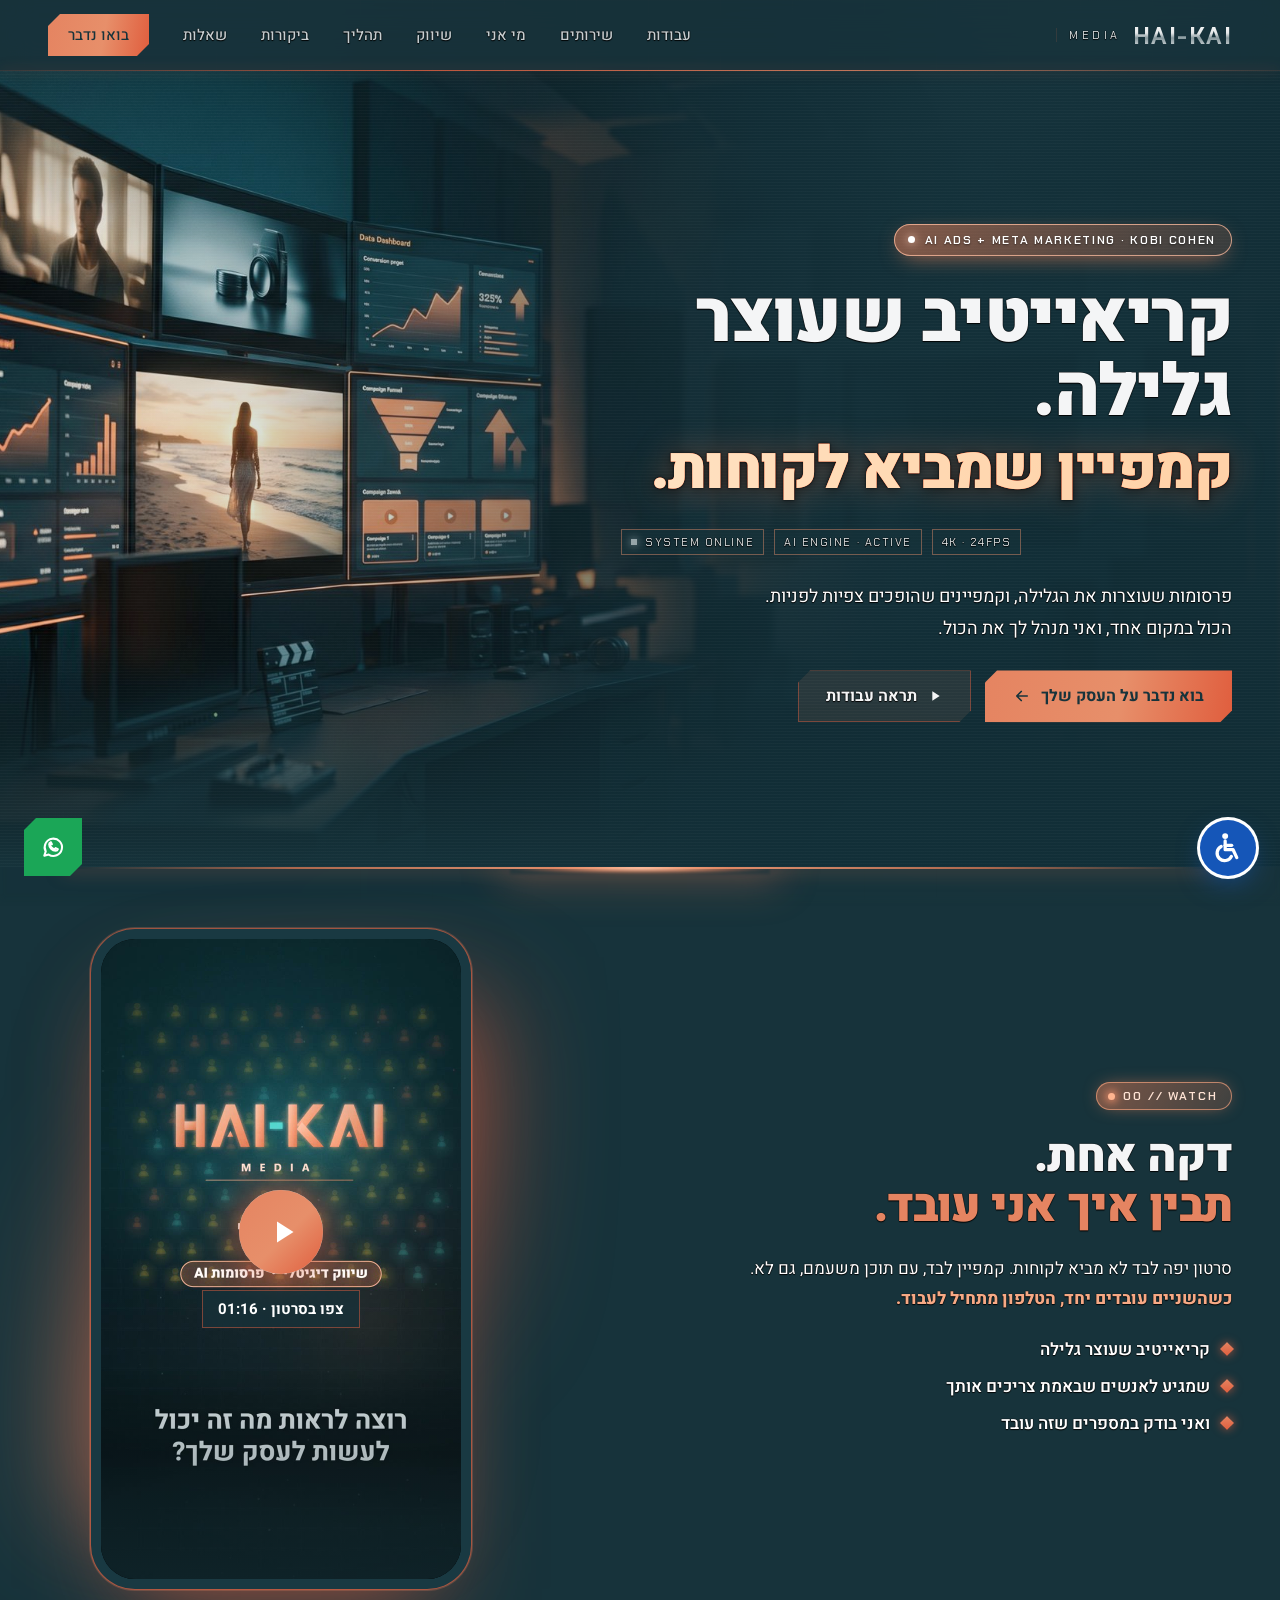
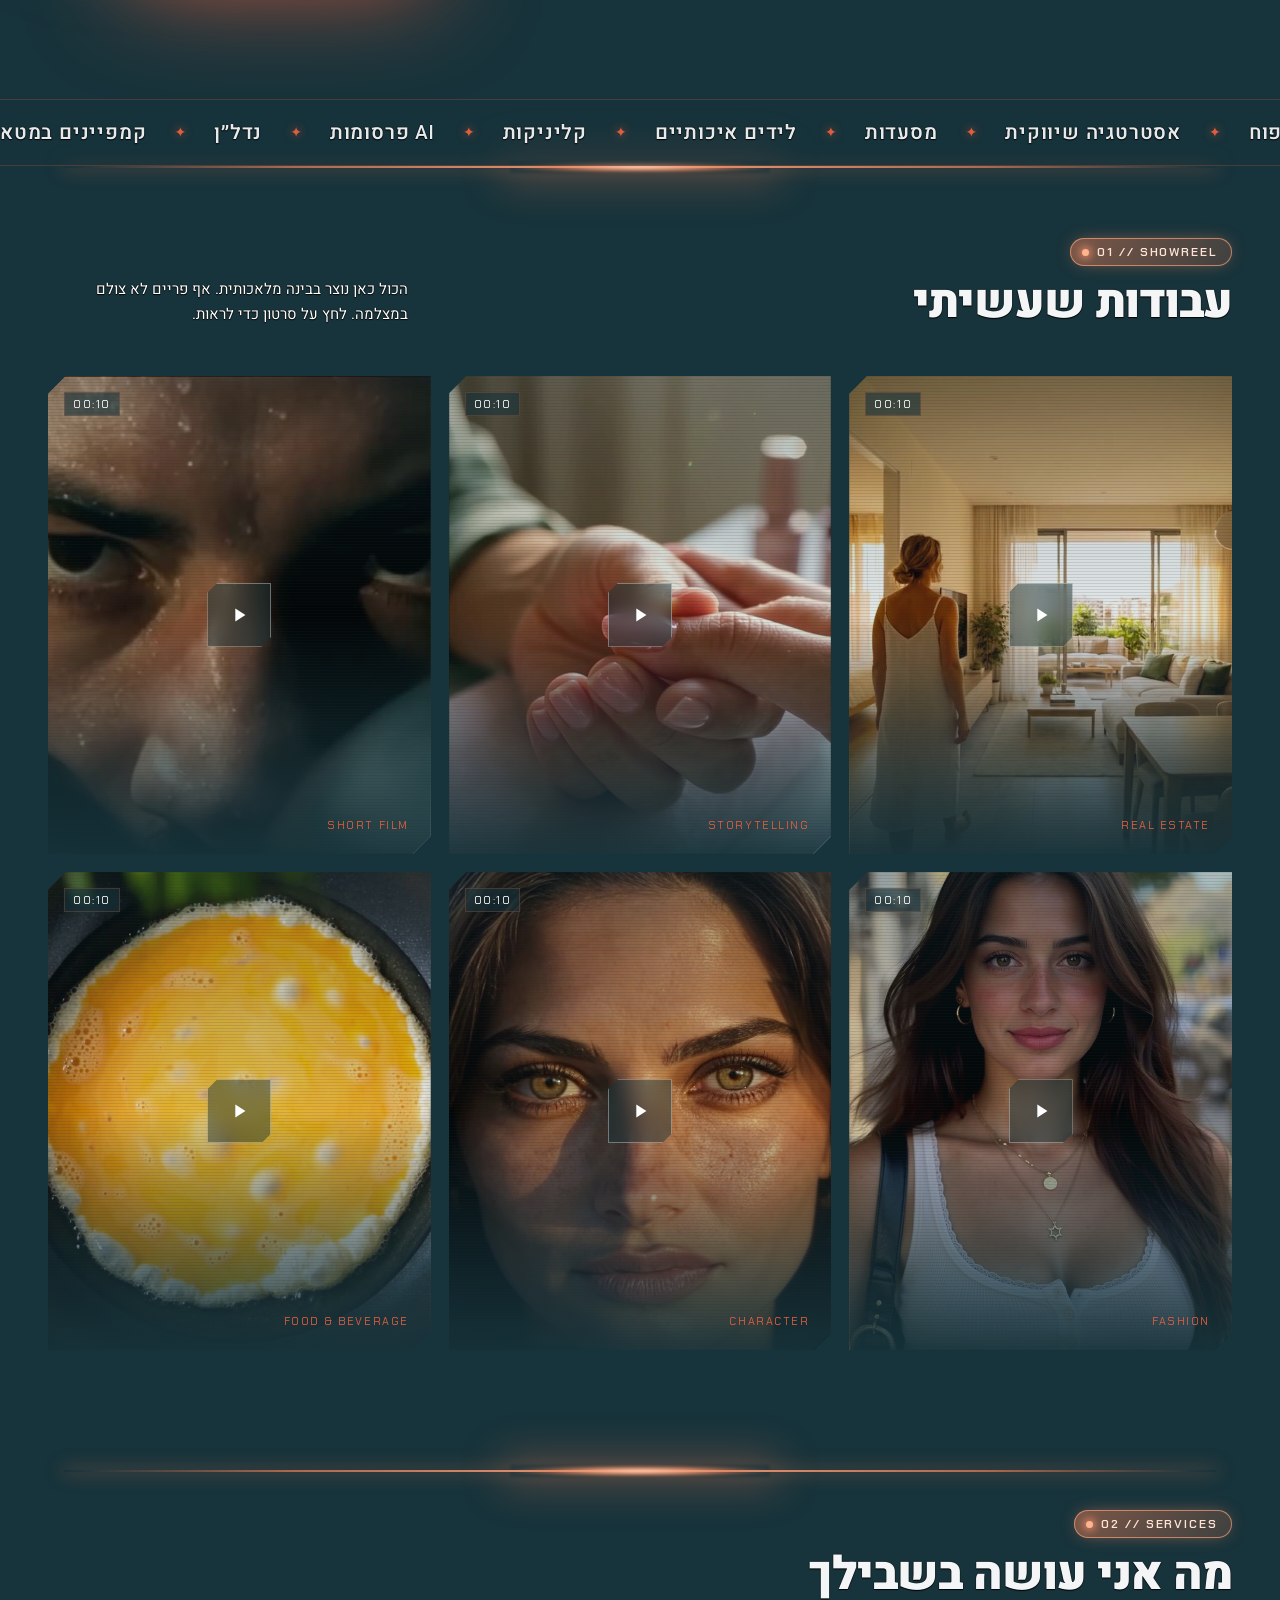
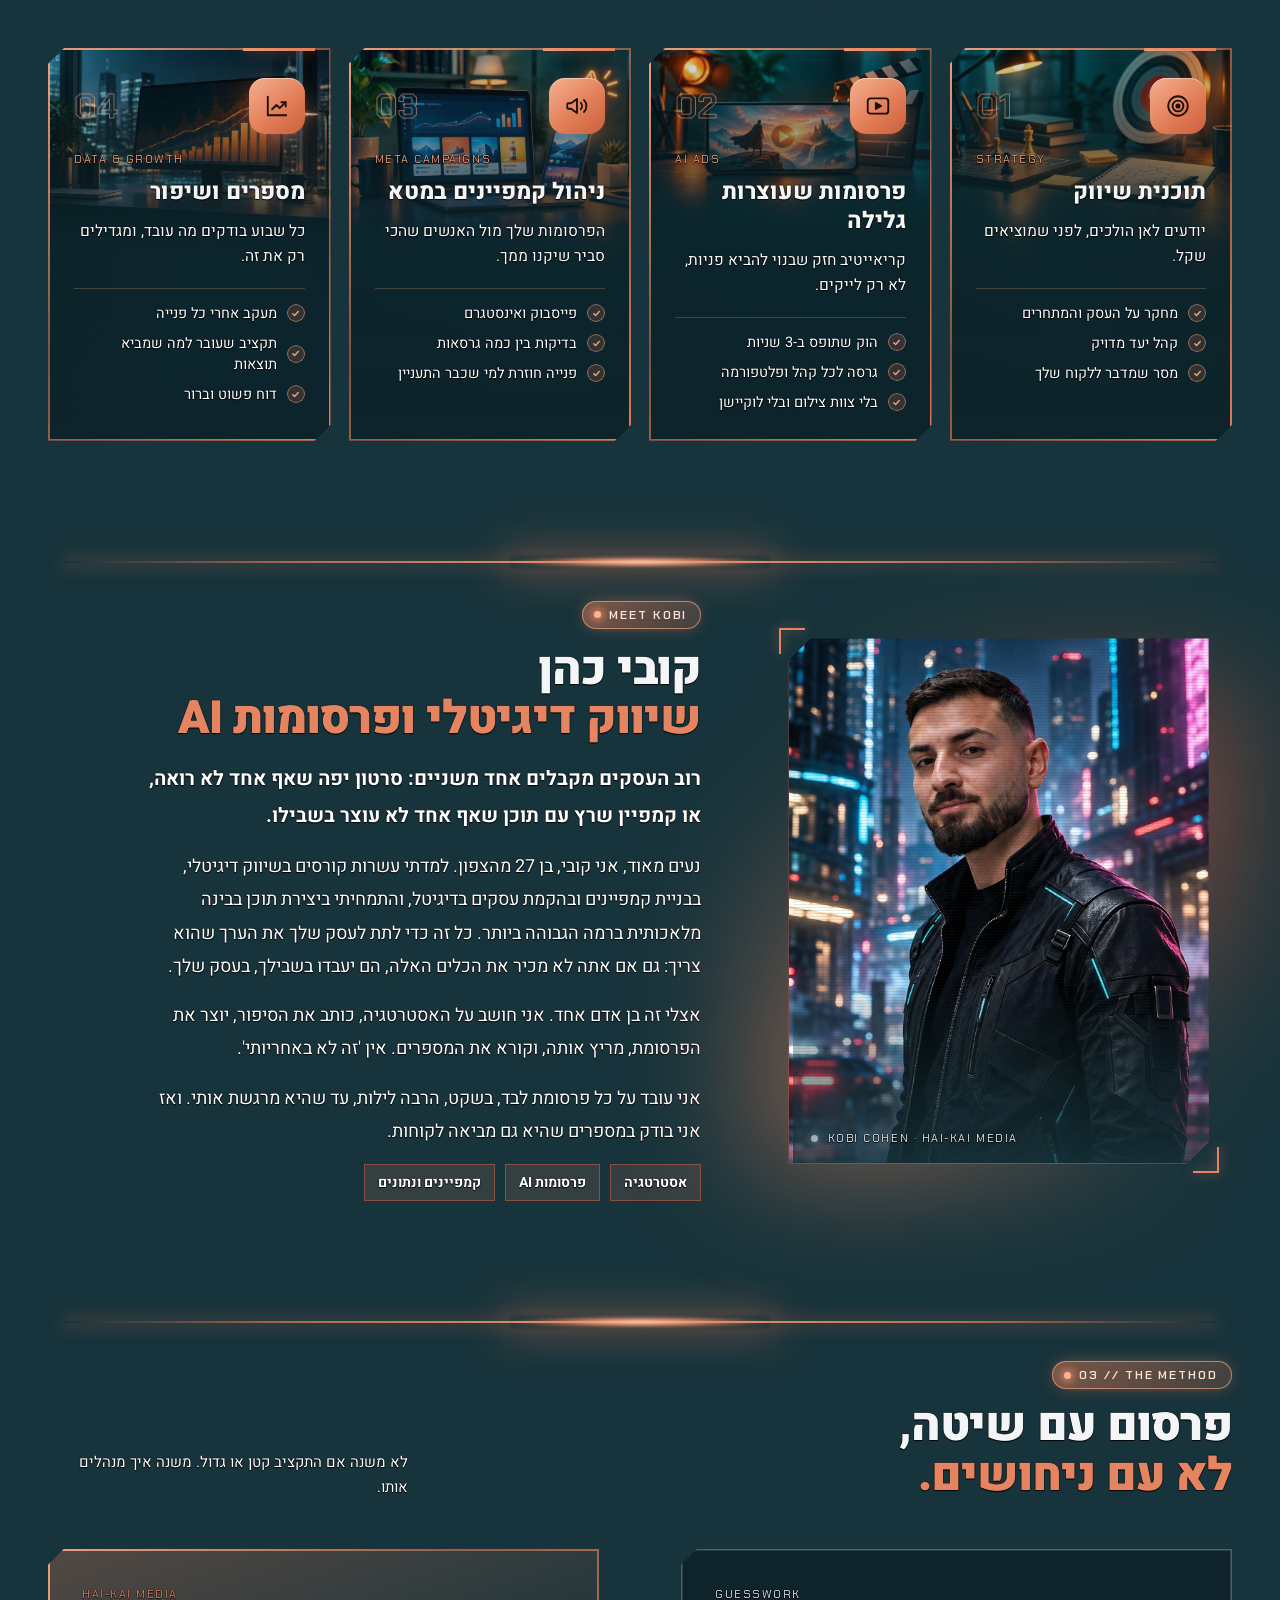
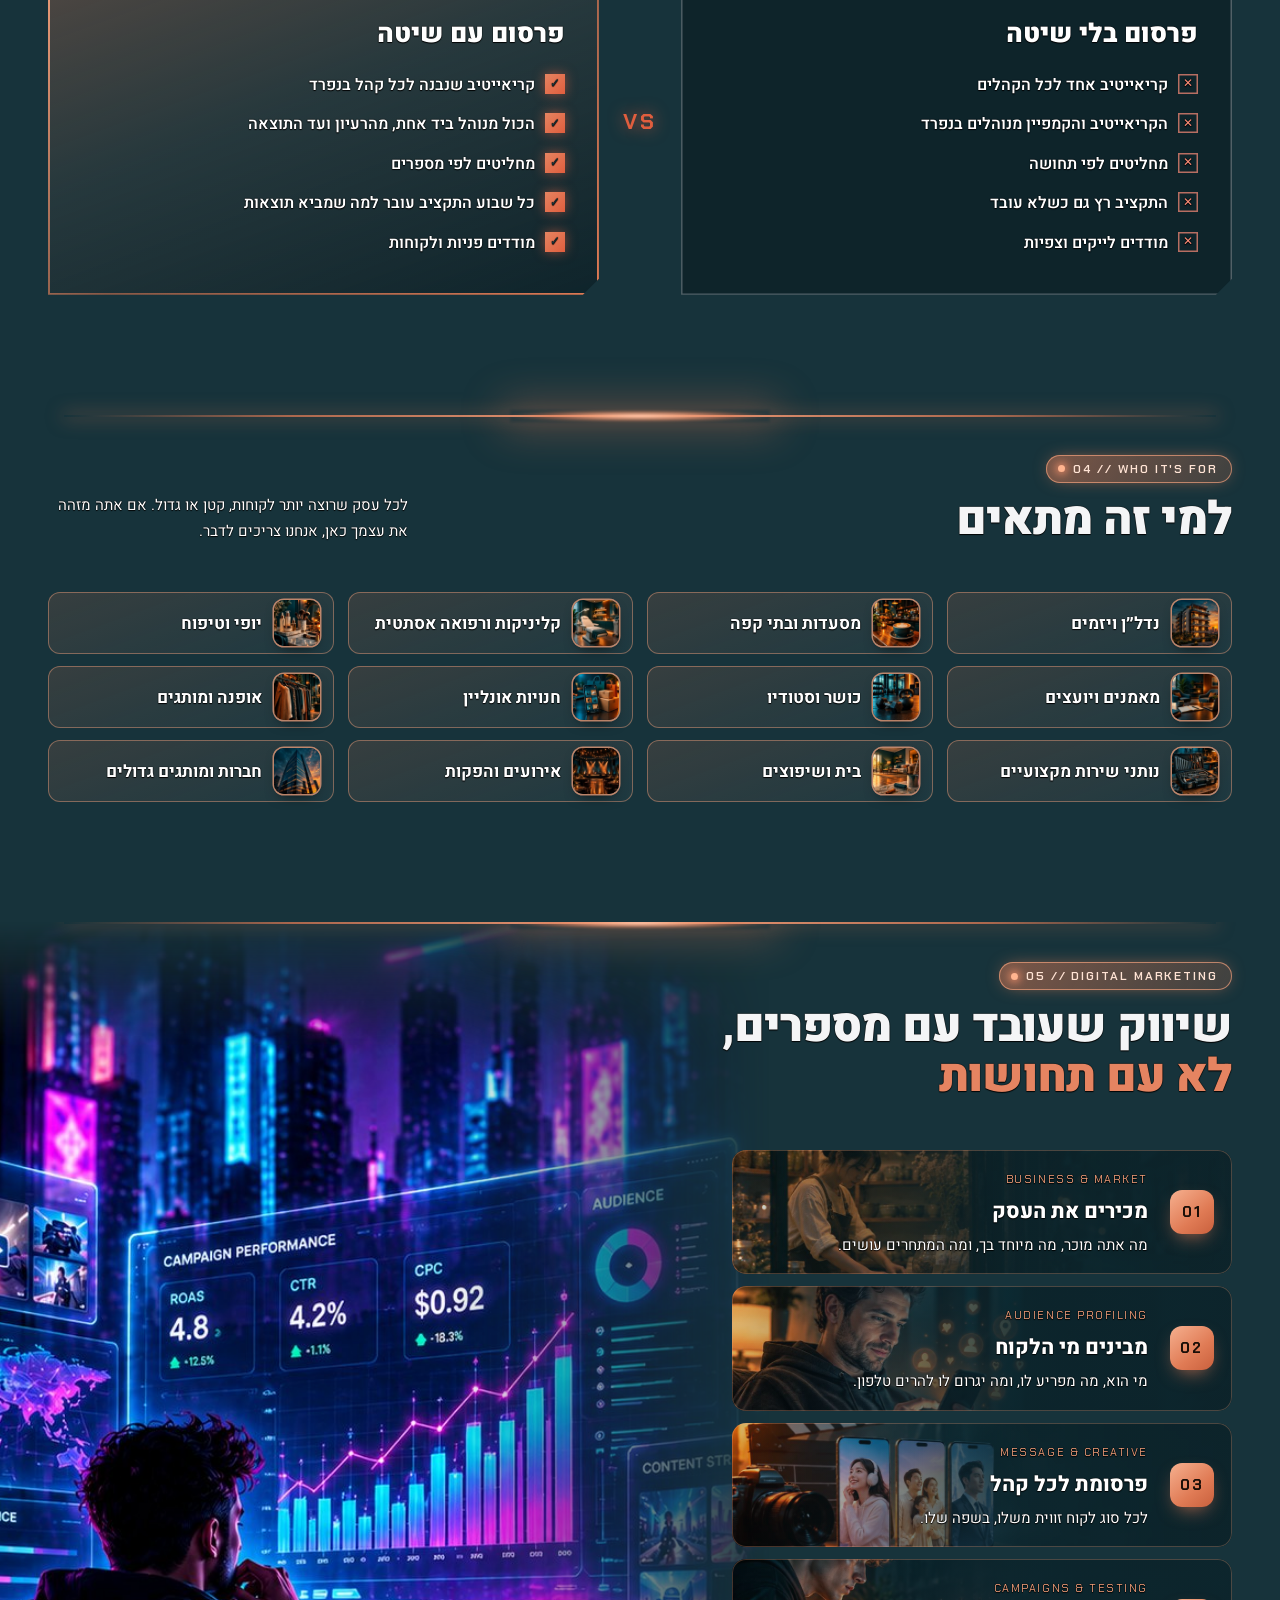
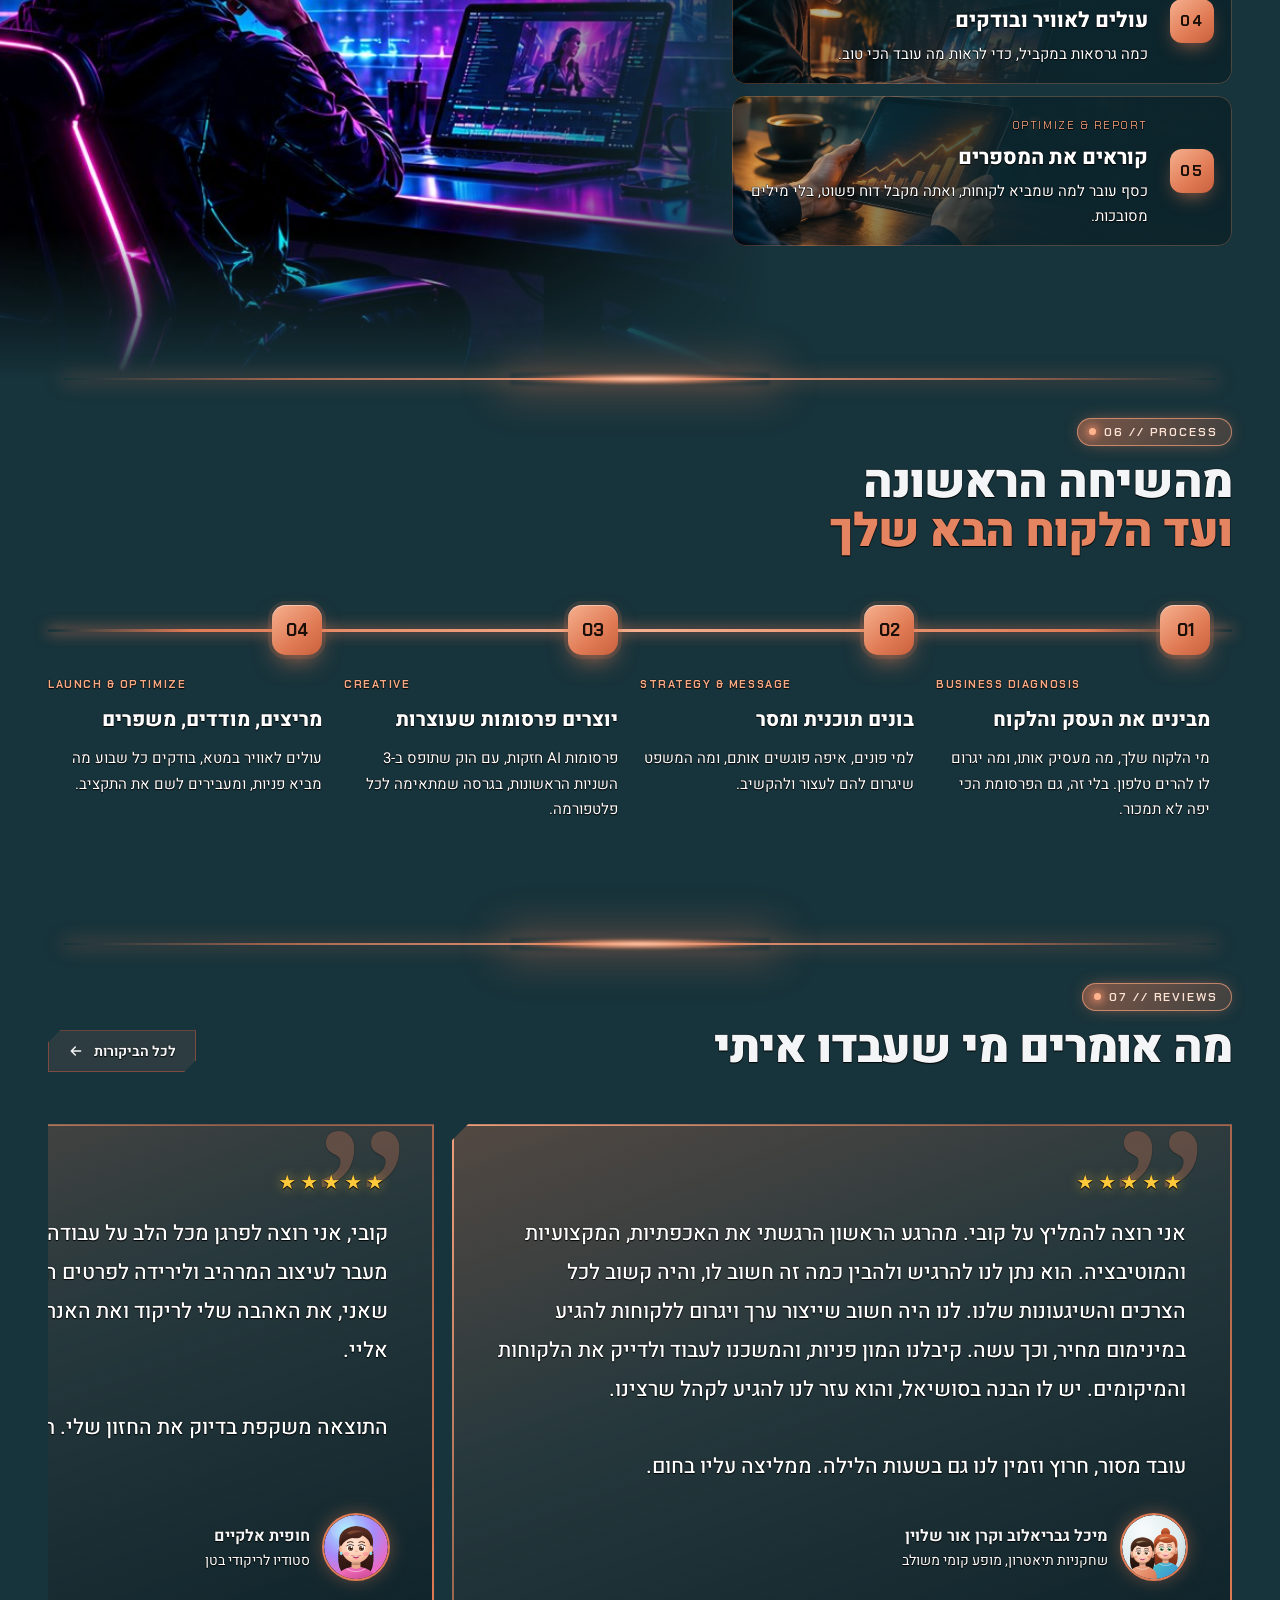
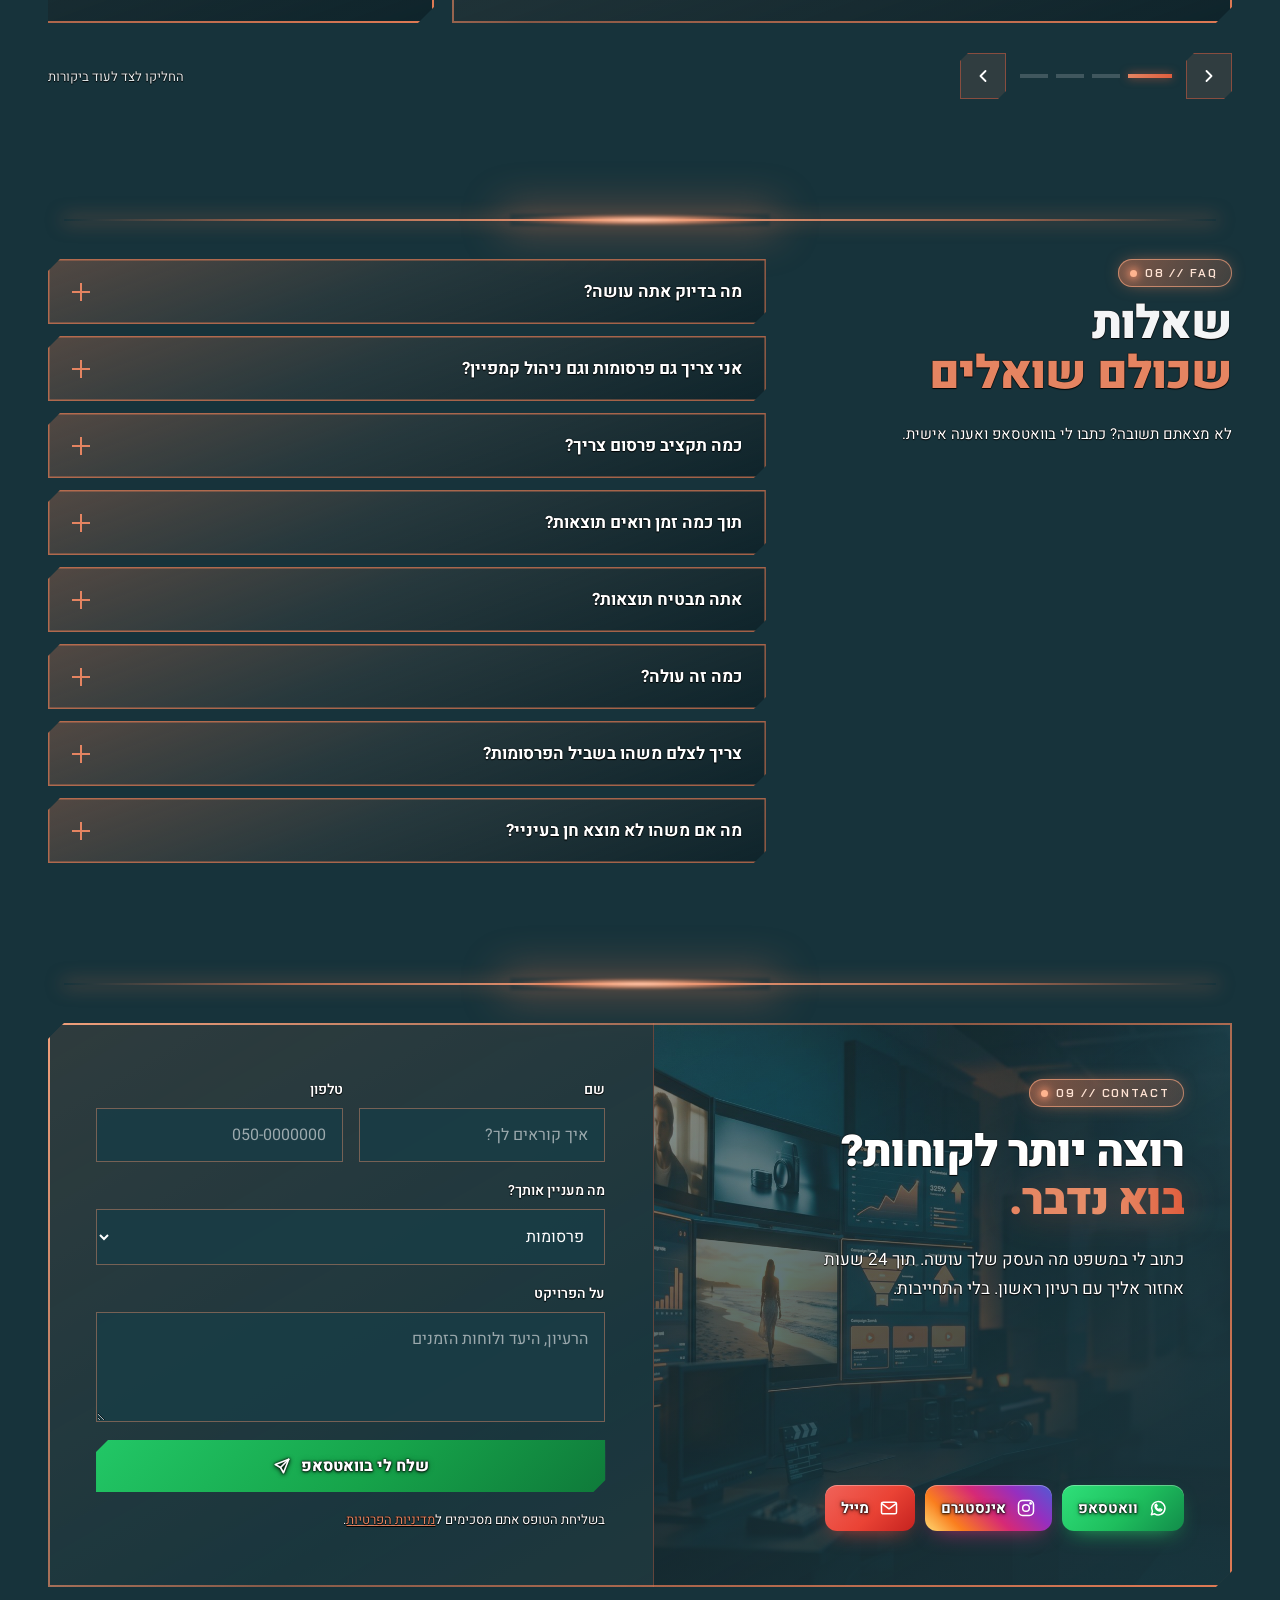
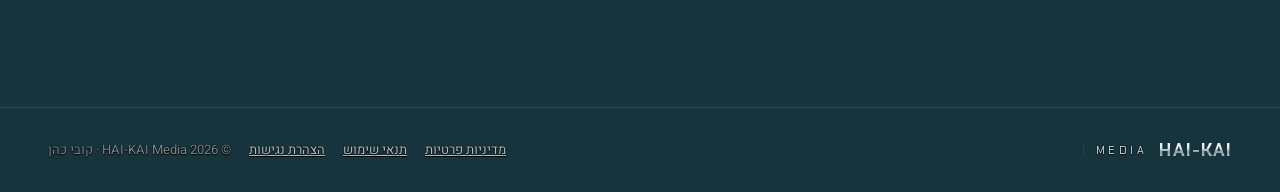
==== commit b166232a: "Who-for chips: small Canva photo per industry; service cards: photo backgrounds Co-Authored-By: Clau" ====
--- a/index.html
+++ b/index.html
@@ -31,7 +31,7 @@
 <link rel="preconnect" href="https://fonts.googleapis.com">
 <link rel="preconnect" href="https://fonts.gstatic.com" crossorigin>
 <link href="https://fonts.googleapis.com/css2?family=Heebo:wght@300;400;500;700;800;900&family=Chakra+Petch:wght@400;500;600;700&display=swap" rel="stylesheet">
-<link rel="stylesheet" href="style.css?v=17">
+<link rel="stylesheet" href="style.css?v=18">
 <!-- Meta Pixel -->
 <script>
 !function(f,b,e,v,n,t,s){if(f.fbq)return;n=f.fbq=function(){n.callMethod?
@@ -373,18 +373,18 @@
       <p class="sec-note">לכל עסק שרוצה יותר לקוחות, קטן או גדול. אם אתה מזהה את עצמך כאן, אנחנו צריכים לדבר.</p>
     </div>
     <ul class="who-list rv">
-      <li>נדל״ן ויזמים</li>
-      <li>מסעדות ובתי קפה</li>
-      <li>קליניקות ורפואה אסתטית</li>
-      <li>יופי וטיפוח</li>
-      <li>מאמנים ויועצים</li>
-      <li>כושר וסטודיו</li>
-      <li>חנויות אונליין</li>
-      <li>אופנה ומותגים</li>
-      <li>נותני שירות מקצועיים</li>
-      <li>בית ושיפוצים</li>
-      <li>אירועים והפקות</li>
-      <li>חברות ומותגים גדולים</li>
+      <li><img class="who-img" src="assets/who-1.jpg?v=1" alt="" width="200" height="200" loading="lazy">נדל״ן ויזמים</li>
+      <li><img class="who-img" src="assets/who-2.jpg?v=1" alt="" width="200" height="200" loading="lazy">מסעדות ובתי קפה</li>
+      <li><img class="who-img" src="assets/who-3.jpg?v=1" alt="" width="200" height="200" loading="lazy">קליניקות ורפואה אסתטית</li>
+      <li><img class="who-img" src="assets/who-4.jpg?v=1" alt="" width="200" height="200" loading="lazy">יופי וטיפוח</li>
+      <li><img class="who-img" src="assets/who-5.jpg?v=1" alt="" width="200" height="200" loading="lazy">מאמנים ויועצים</li>
+      <li><img class="who-img" src="assets/who-6.jpg?v=1" alt="" width="200" height="200" loading="lazy">כושר וסטודיו</li>
+      <li><img class="who-img" src="assets/who-7.jpg?v=1" alt="" width="200" height="200" loading="lazy">חנויות אונליין</li>
+      <li><img class="who-img" src="assets/who-8.jpg?v=1" alt="" width="200" height="200" loading="lazy">אופנה ומותגים</li>
+      <li><img class="who-img" src="assets/who-9.jpg?v=1" alt="" width="200" height="200" loading="lazy">נותני שירות מקצועיים</li>
+      <li><img class="who-img" src="assets/who-10.jpg?v=1" alt="" width="200" height="200" loading="lazy">בית ושיפוצים</li>
+      <li><img class="who-img" src="assets/who-11.jpg?v=1" alt="" width="200" height="200" loading="lazy">אירועים והפקות</li>
+      <li><img class="who-img" src="assets/who-12.jpg?v=1" alt="" width="200" height="200" loading="lazy">חברות ומותגים גדולים</li>
     </ul>
   </div>
 </section>
--- a/style.css
+++ b/style.css
@@ -668,3 +668,14 @@
 @media (max-width:760px){
   .mkt-steps li{--ov:linear-gradient(to left,rgba(13,36,43,.95) 0%,rgba(13,36,43,.86) 50%,rgba(13,36,43,.55) 100%);min-height:104px}
 }
+/* who-for: small photo per industry (Canva, 9.11) */
+.who-list li{padding:8px 14px 8px 8px!important}
+.who-list li::before{display:none!important}
+.who-img{flex:none;width:46px;height:46px;border-radius:10px;object-fit:cover;box-shadow:0 0 0 1.5px rgba(240,160,124,.75),0 6px 14px -6px rgba(0,0,0,.8)}
+@media (max-width:760px){.who-list li{padding:6px 10px 6px 6px!important;gap:9px!important;line-height:1.25}.who-img{width:38px;height:38px;border-radius:8px}}
+/* service cards: photo on top of each card (9.11) */
+.svc-grid>.svc{--sov:linear-gradient(to bottom,rgba(13,36,43,.12) 0%,rgba(13,36,43,.5) 28%,rgba(13,36,43,.9) 50%,rgba(13,36,43,.97) 100%)}
+.svc-grid>.svc:nth-child(1){background:var(--sov),url(assets/svc-1.jpg?v=1) center top/cover no-repeat!important}
+.svc-grid>.svc:nth-child(2){background:var(--sov),url(assets/svc-2.jpg?v=1) center top/cover no-repeat!important}
+.svc-grid>.svc:nth-child(3){background:var(--sov),url(assets/svc-3.jpg?v=1) center top/cover no-repeat!important}
+.svc-grid>.svc:nth-child(4){background:var(--sov),url(assets/svc-4.jpg?v=1) center top/cover no-repeat!important}
